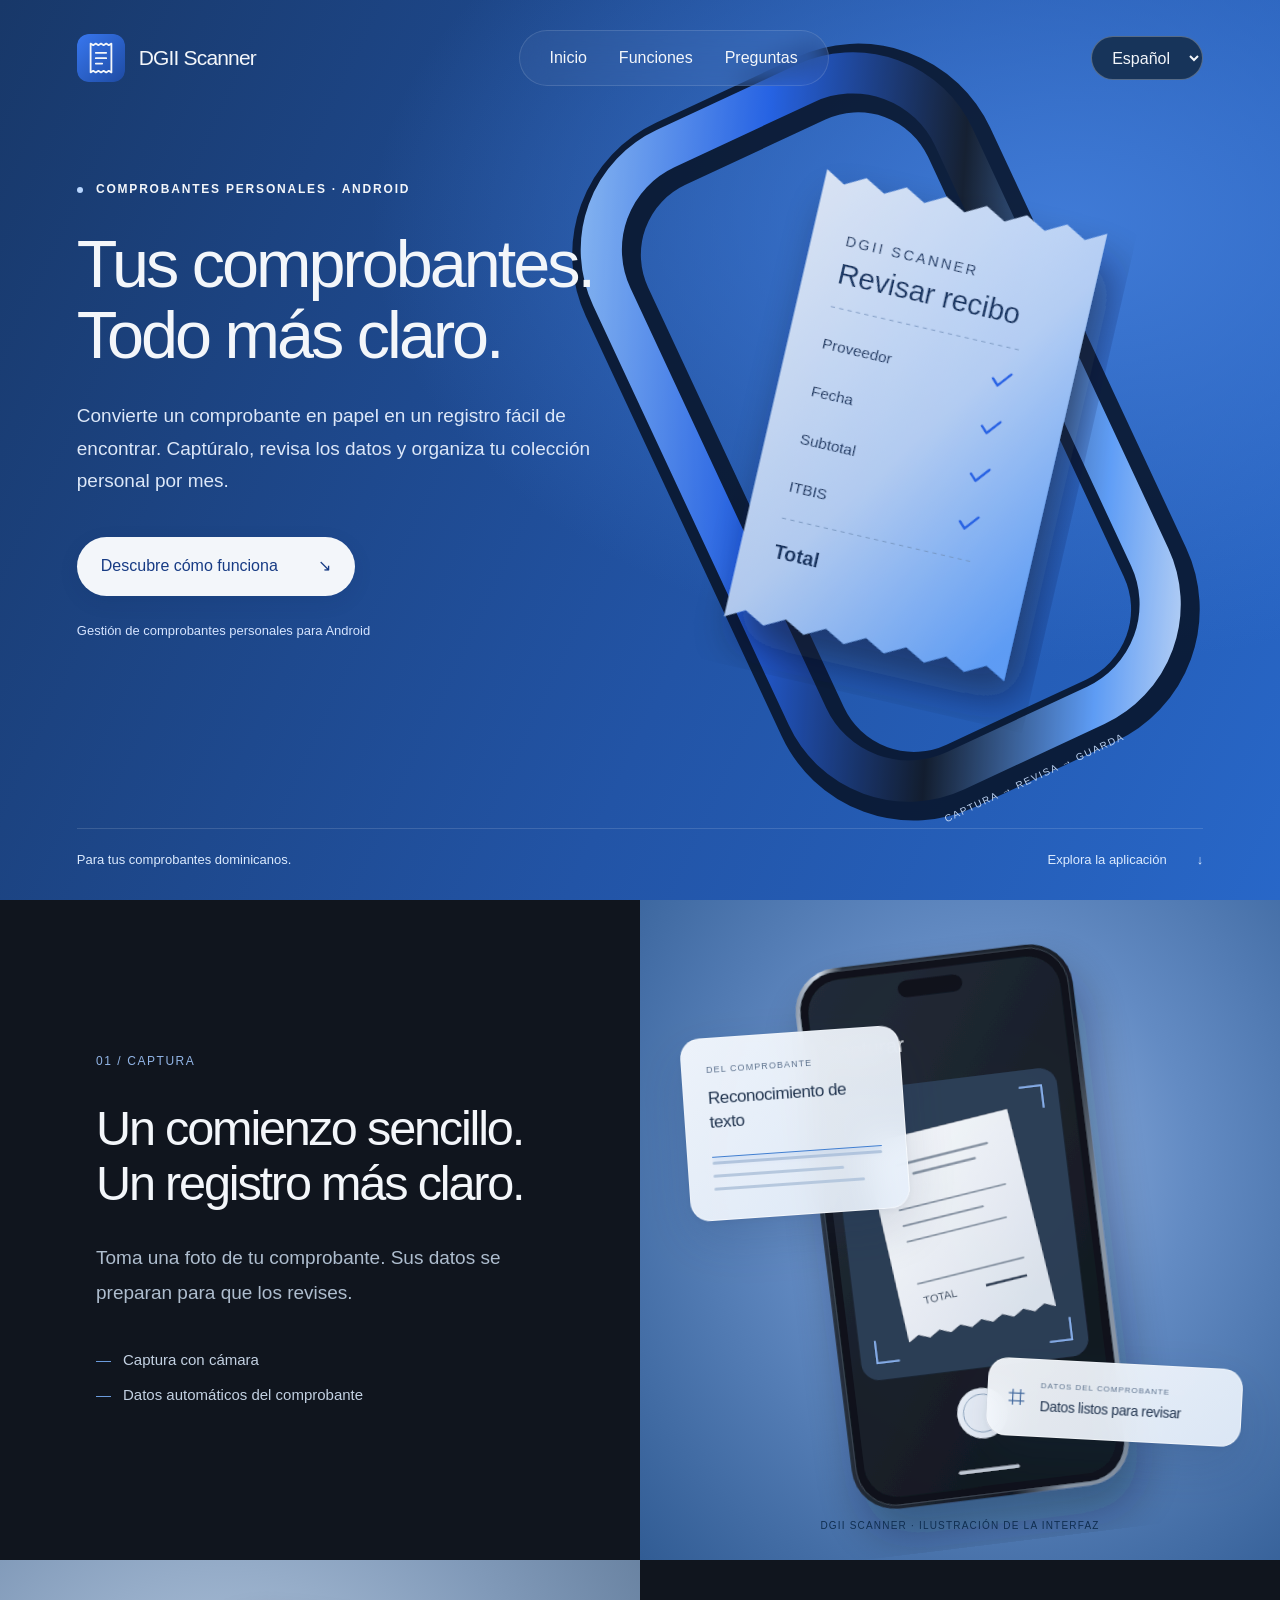
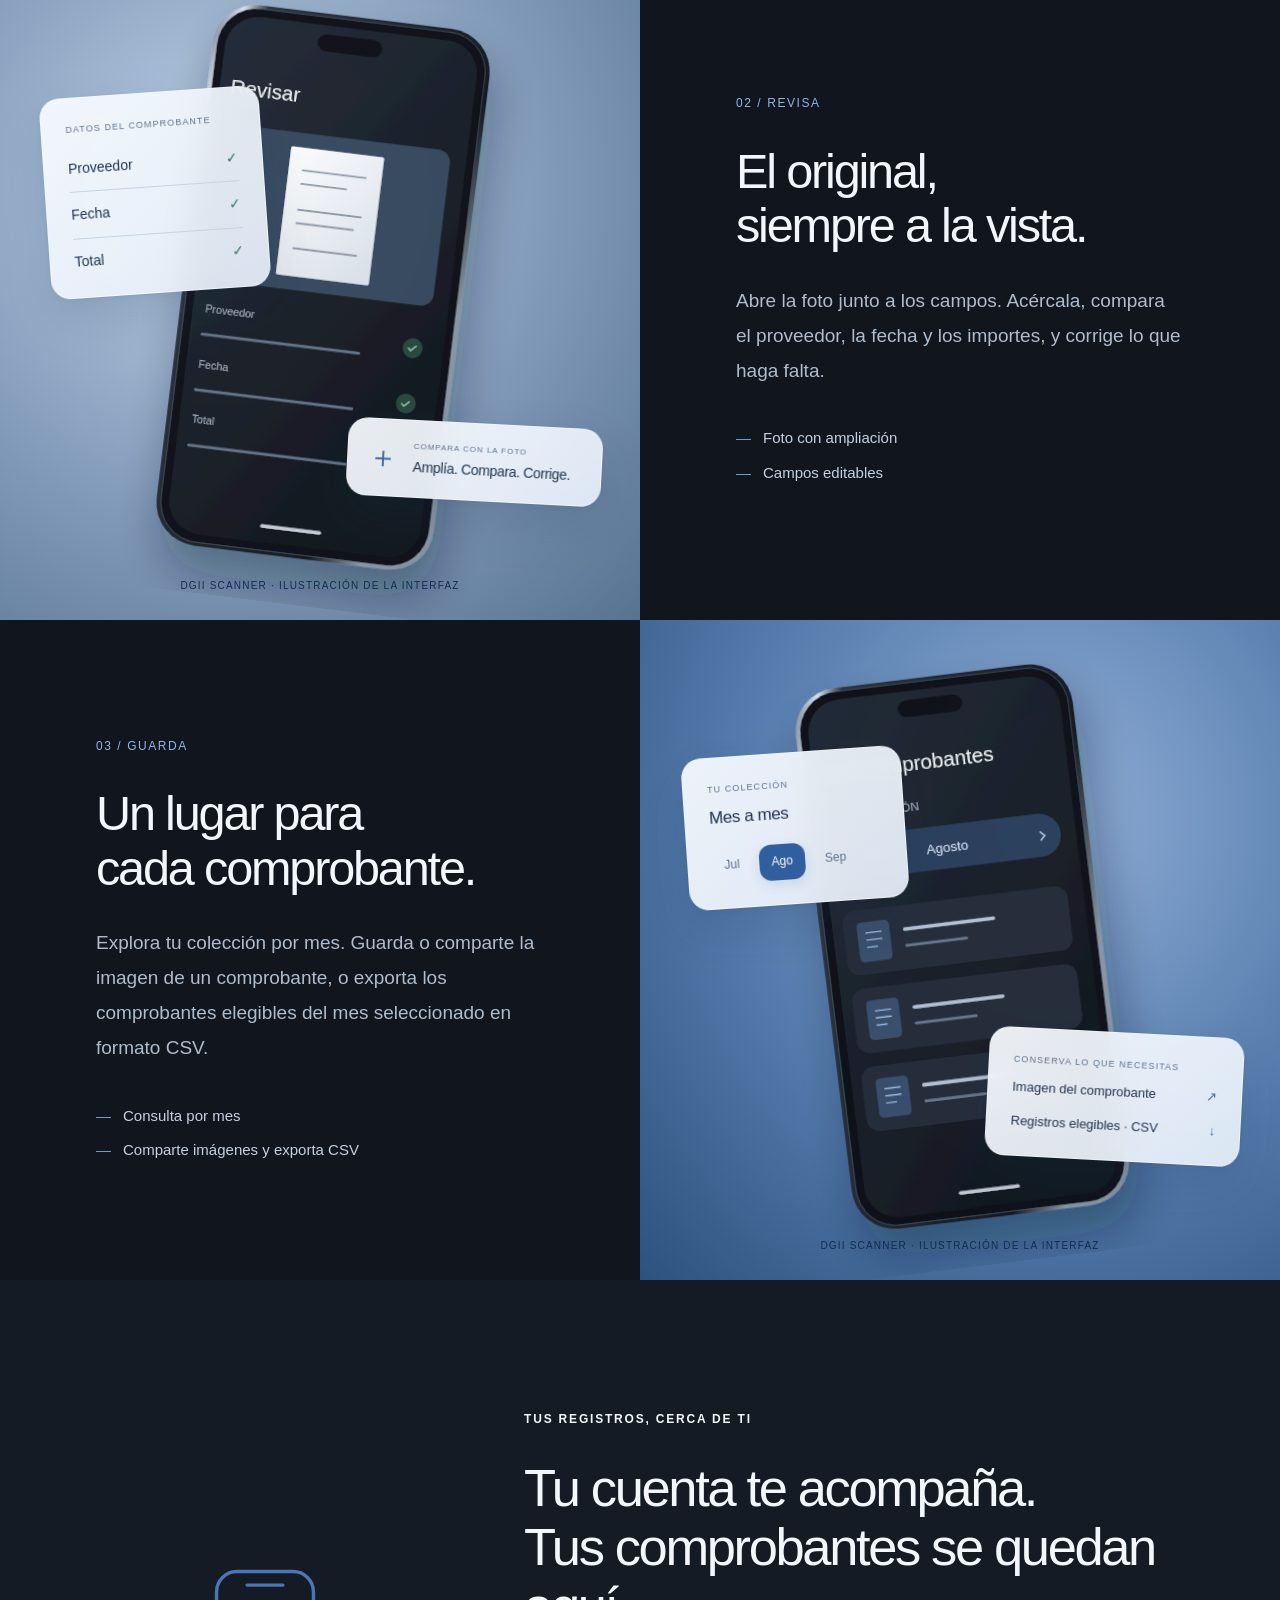
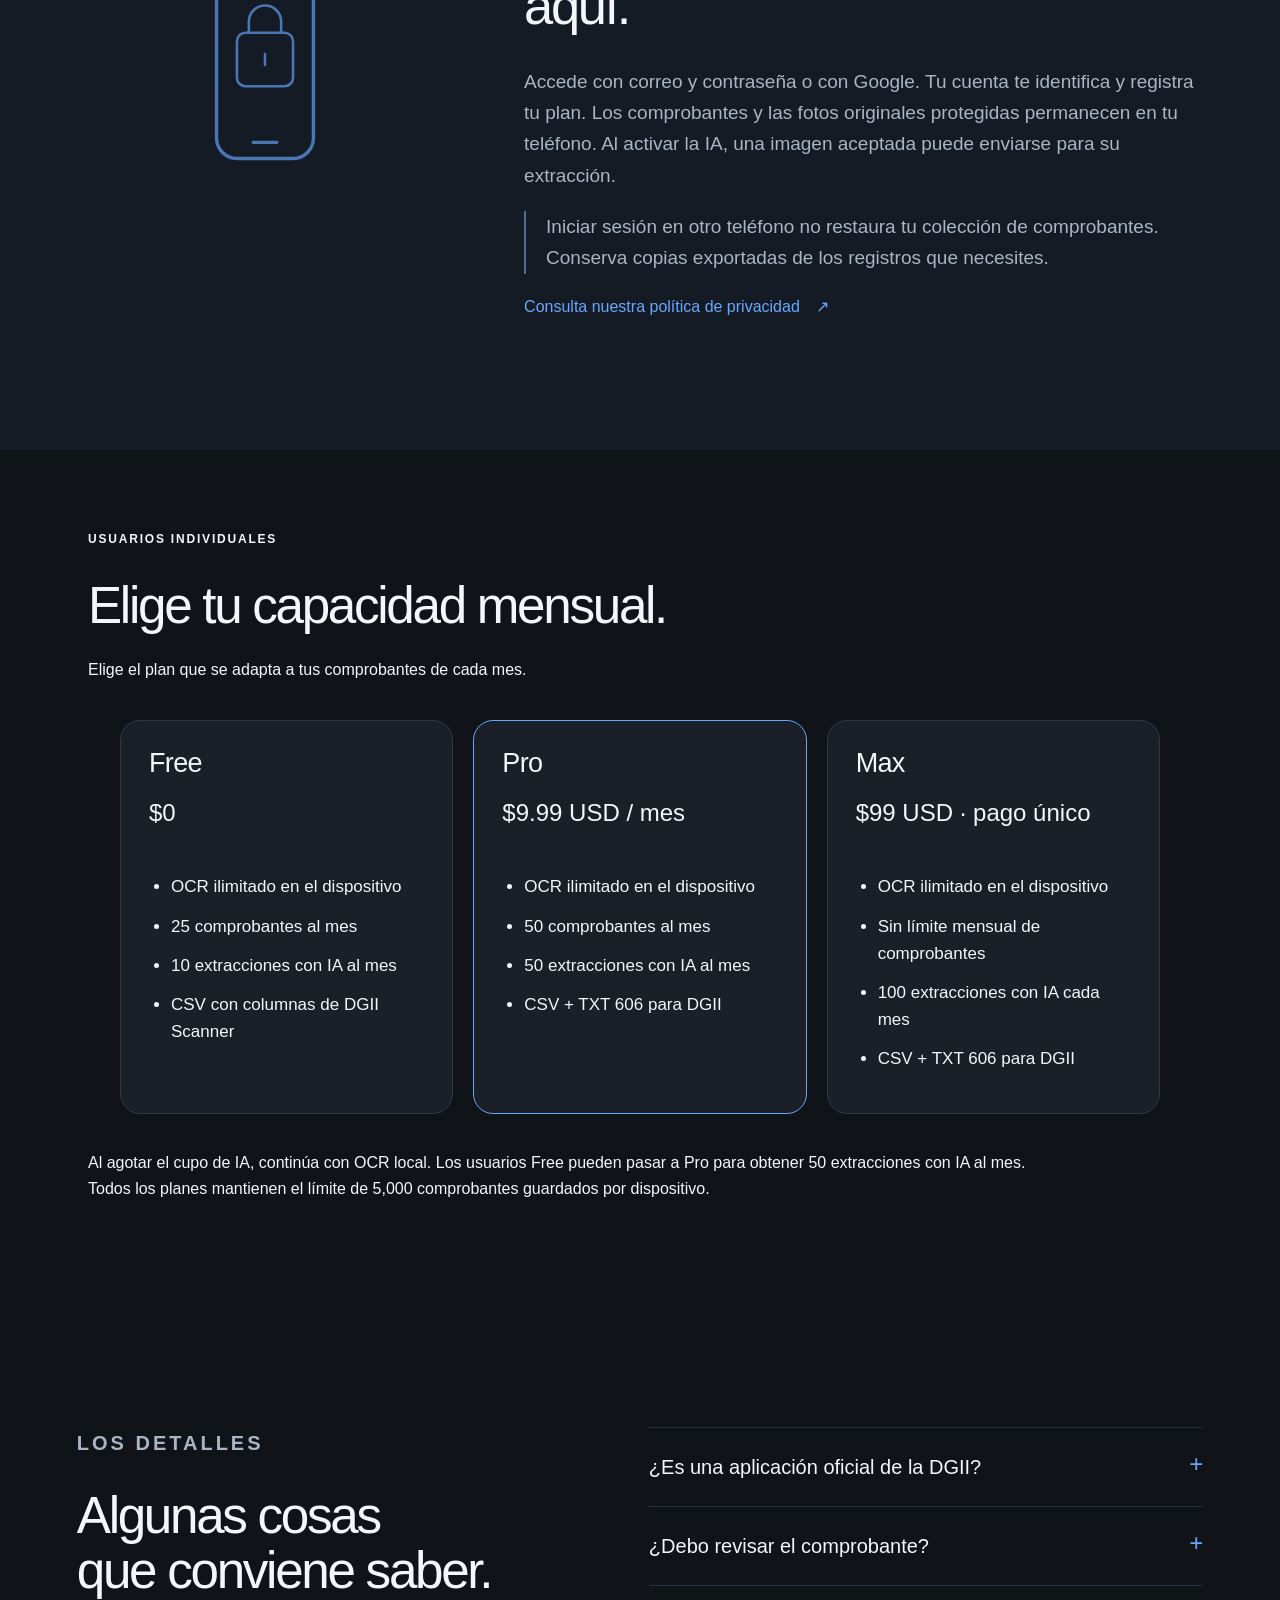
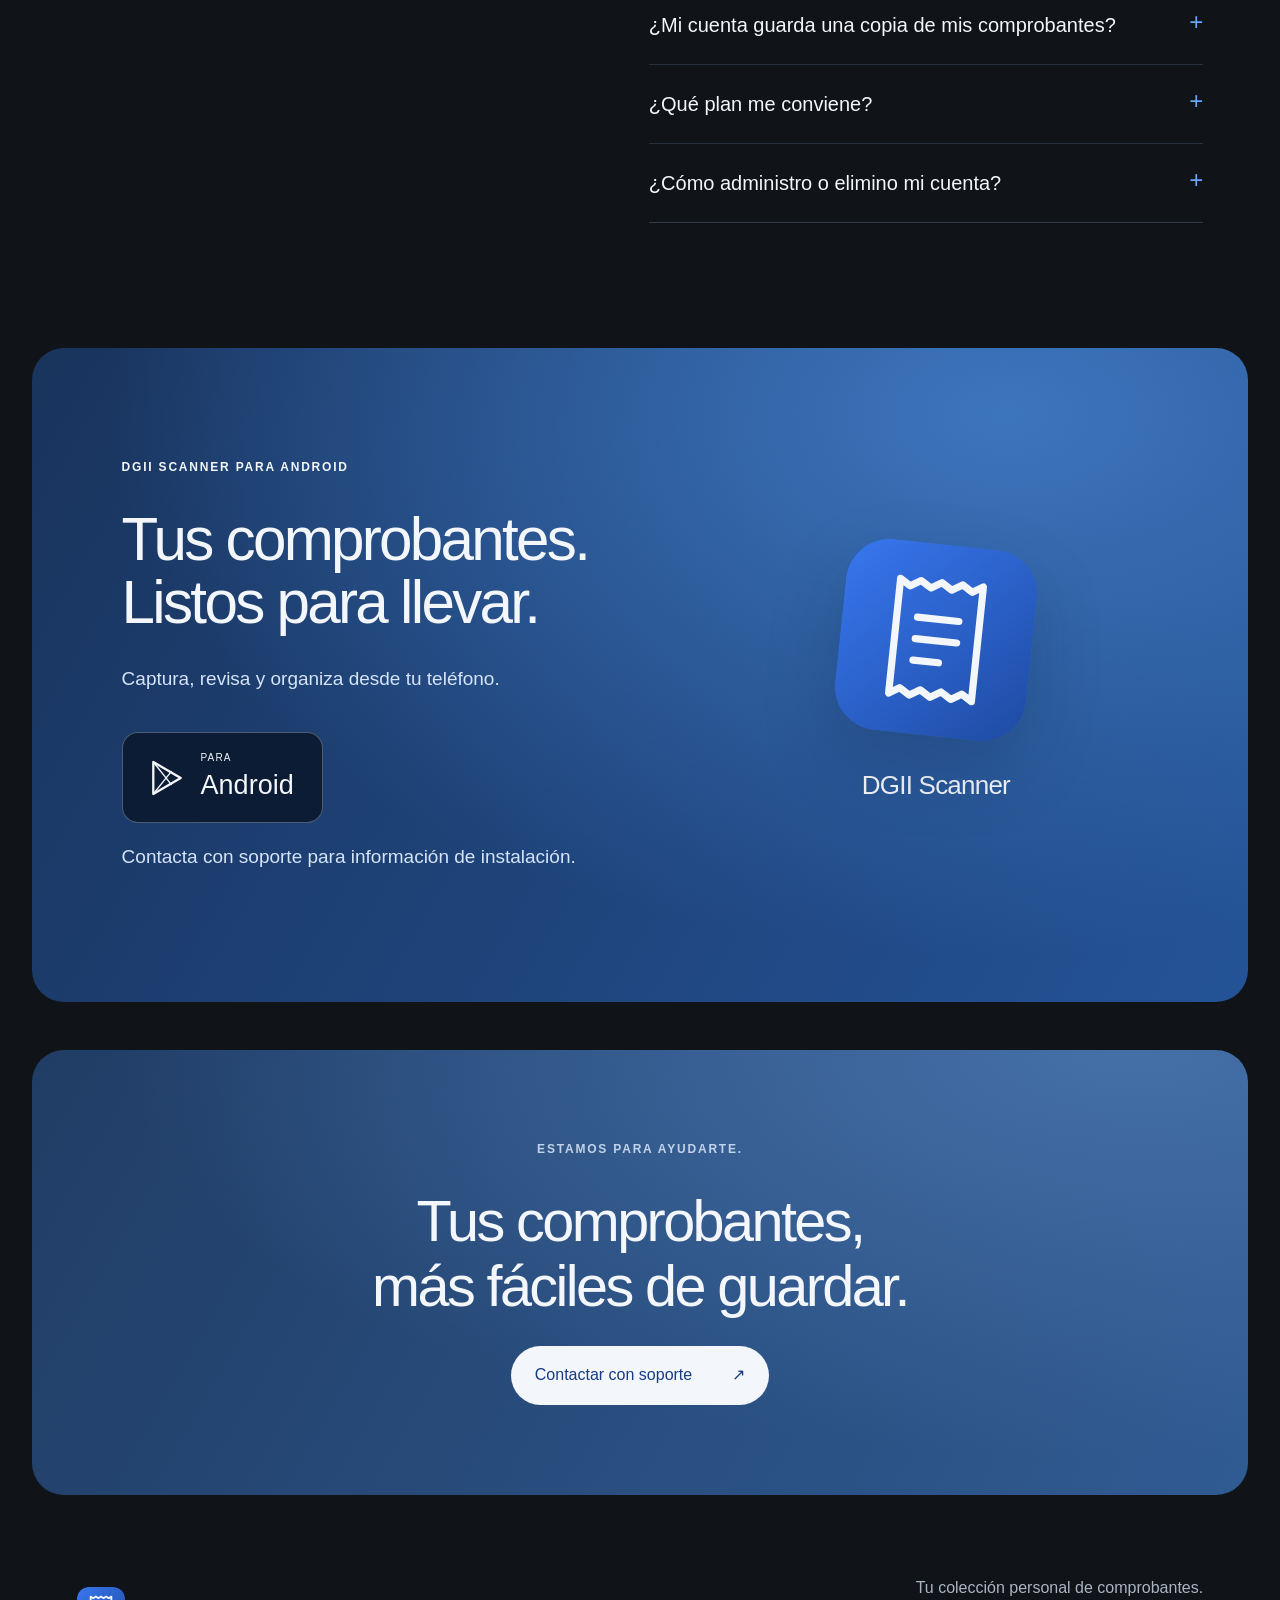
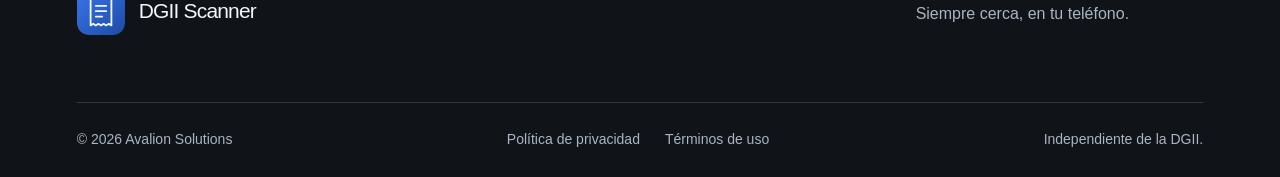
==== index.html @ de3b330a "docs: remove unsupported photo selection claim" ====
<!doctype html>
<html lang="es"><head><meta charset="utf-8"><meta name="viewport" content="width=device-width,initial-scale=1"><meta name="description" content="Captura, revisa y organiza tus comprobantes personales dominicanos con DGII Scanner para Android."><meta name="theme-color" content="#101318"><title data-en>Tus comprobantes, más claros · DGII Scanner</title><link rel="icon" href="assets/favicon.svg" type="image/svg+xml"><link rel="stylesheet" href="styles.css?v=0.1.14"></head><body class=""><a class="skip" href="#main"><span data-en="Skip to content" data-es="Ir al contenido">Ir al contenido</span></a><header class="site-header"><a class="brand" href="index.html"><img class="brand-icon" src="assets/app-logo.svg" width="48" height="48" alt=""><span>DGII Scanner</span></a><nav aria-label="Navegación principal" data-label-es="Navegación principal" data-label-en="Main navigation"><a href="index.html#overview"><span data-en="Overview" data-es="Inicio">Inicio</span></a><a href="index.html#features"><span data-en="Features" data-es="Funciones">Funciones</span></a><a href="index.html#questions"><span data-en="FAQ" data-es="Preguntas">Preguntas</span></a></nav><label class="language-control"><span class="sr-only"><span data-en="Language" data-es="Idioma">Idioma</span></span><select aria-label="Idioma" id="language"><option value="es">Español</option><option value="en">English</option></select></label></header><main id="main"><section class="hero" id="overview"><div class="hero-copy"><p class="eyebrow"><span class="status-dot"></span> <span data-en="Personal receipts · Android" data-es="Comprobantes personales · Android">Comprobantes personales · Android</span></p><h1><span data-en="Your receipts." data-es="Tus comprobantes.">Tus comprobantes.</span><br><span data-en="In clear view." data-es="Todo más claro.">Todo más claro.</span></h1><p class="hero-description"><span data-en="Turn a paper receipt into a record you can find. Capture it, check the details, and keep your personal collection organized by month." data-es="Convierte un comprobante en papel en un registro fácil de encontrar. Captúralo, revisa los datos y organiza tu colección personal por mes.">Convierte un comprobante en papel en un registro fácil de encontrar. Captúralo, revisa los datos y organiza tu colección personal por mes.</span></p><div class="hero-actions"><a class="button button-light" href="#how-it-works"><span data-en="See how it works" data-es="Descubre cómo funciona">Descubre cómo funciona</span> <span aria-hidden="true">↘</span></a></div><p class="release-note"><span data-en="Personal receipt management for Android" data-es="Gestión de comprobantes personales para Android">Gestión de comprobantes personales para Android</span></p></div><div class="hero-art"><img src="assets/receipt-sculpture-es.svg" data-localized-art data-art-es="assets/receipt-sculpture-es.svg" data-art-en="assets/receipt-sculpture.svg" width="1000" height="1000" alt="Ilustración de un comprobante con proveedor, fecha, subtotal, ITBIS y total para revisar." data-alt-en="Illustration of a receipt with supplier, date, subtotal, ITBIS, and total fields for review." data-alt-es="Ilustración de un comprobante con proveedor, fecha, subtotal, ITBIS y total para revisar."><span class="art-caption"><span data-en="Capture → Review → Keep" data-es="Captura → Revisa → Guarda">Captura → Revisa → Guarda</span></span></div><div class="hero-bottom"><span><span data-en="Made for Dominican receipts." data-es="Para tus comprobantes dominicanos.">Para tus comprobantes dominicanos.</span></span><a href="#features"><span data-en="Explore the app" data-es="Explora la aplicación">Explora la aplicación</span> <span aria-hidden="true">↓</span></a></div></section>
<div id="features"><div id="how-it-works"><section class="split-story " id="capture"><div class="story-copy"><p class="eyebrow"><span data-en="01 / Capture" data-es="01 / Captura">01 / Captura</span></p><h2><span data-en="A simpler start." data-es="Un comienzo sencillo.">Un comienzo sencillo.</span><br><span data-en="A clearer record." data-es="Un registro más claro.">Un registro más claro.</span></h2><p><span data-en="Take a photo of your receipt. Its details are prepared for your review." data-es="Toma una foto de tu comprobante. Sus datos se preparan para que los revises.">Toma una foto de tu comprobante. Sus datos se preparan para que los revises.</span></p><div class="story-details"><span><span data-en="Camera capture" data-es="Captura con cámara">Captura con cámara</span></span><span><span data-en="Automatic receipt details" data-es="Datos automáticos del comprobante">Datos automáticos del comprobante</span></span></div></div><div class="story-visual visual-capture"><div class="visual-scene"><img src="assets/capture-phone-es.svg" data-localized-art data-art-es="assets/capture-phone-es.svg" data-art-en="assets/capture-phone.svg" width="540" height="700" alt="Ilustración de la captura de un comprobante en un teléfono." data-alt-en="Illustration of the capture flow in a phone frame." data-alt-es="Ilustración de la captura de un comprobante en un teléfono." loading="lazy"><div class="data-layer layer-one"><span class="layer-label"><span data-en="FROM THE RECEIPT" data-es="DEL COMPROBANTE">DEL COMPROBANTE</span></span><strong><span data-en="Text recognition" data-es="Reconocimiento de texto">Reconocimiento de texto</span></strong><div class="scan-lines" aria-hidden="true"><i></i><i></i><i></i><b></b></div></div><div class="data-layer layer-two compact-layer"><span class="layer-icon" aria-hidden="true">⌗</span><div><span class="layer-label"><span data-en="RECEIPT DETAILS" data-es="DATOS DEL COMPROBANTE">DATOS DEL COMPROBANTE</span></span><strong><span data-en="Details, ready to review" data-es="Datos listos para revisar">Datos listos para revisar</span></strong></div></div></div><span class="visual-caption"><span data-en="DGII Scanner · Interface illustration" data-es="DGII Scanner · Ilustración de la interfaz">DGII Scanner · Ilustración de la interfaz</span></span></div></section><section class="split-story reverse" id="review"><div class="story-copy"><p class="eyebrow"><span data-en="02 / Review" data-es="02 / Revisa">02 / Revisa</span></p><h2><span data-en="The original," data-es="El original,">El original,</span><br><span data-en="always in view." data-es="siempre a la vista.">siempre a la vista.</span></h2><p><span data-en="Open the receipt photo alongside the fields. Zoom in, compare the supplier, date, and amounts, and correct anything that needs attention." data-es="Abre la foto junto a los campos. Acércala, compara el proveedor, la fecha y los importes, y corrige lo que haga falta.">Abre la foto junto a los campos. Acércala, compara el proveedor, la fecha y los importes, y corrige lo que haga falta.</span></p><div class="story-details"><span><span data-en="Zoomable receipt photo" data-es="Foto con ampliación">Foto con ampliación</span></span><span><span data-en="Editable receipt fields" data-es="Campos editables">Campos editables</span></span></div></div><div class="story-visual visual-review"><div class="visual-scene"><img src="assets/review-phone-es.svg" data-localized-art data-art-es="assets/review-phone-es.svg" data-art-en="assets/review-phone.svg" width="540" height="700" alt="Ilustración de la revisión de un comprobante en un teléfono." data-alt-en="Illustration of the review flow in a phone frame." data-alt-es="Ilustración de la revisión de un comprobante en un teléfono." loading="lazy"><div class="data-layer layer-one"><span class="layer-label"><span data-en="RECEIPT FIELDS" data-es="DATOS DEL COMPROBANTE">DATOS DEL COMPROBANTE</span></span><div class="field-row"><span><span data-en="Supplier" data-es="Proveedor">Proveedor</span></span><span class="field-check" aria-hidden="true">✓</span></div><div class="field-row"><span><span data-en="Date" data-es="Fecha">Fecha</span></span><span class="field-check" aria-hidden="true">✓</span></div><div class="field-row"><span>Total</span><span class="field-check" aria-hidden="true">✓</span></div></div><div class="data-layer layer-two compact-layer"><span class="layer-icon" aria-hidden="true">＋</span><div><span class="layer-label"><span data-en="PHOTO COMPARISON" data-es="COMPARA CON LA FOTO">COMPARA CON LA FOTO</span></span><strong><span data-en="Zoom. Compare. Correct." data-es="Amplía. Compara. Corrige.">Amplía. Compara. Corrige.</span></strong></div></div></div><span class="visual-caption"><span data-en="DGII Scanner · Interface illustration" data-es="DGII Scanner · Ilustración de la interfaz">DGII Scanner · Ilustración de la interfaz</span></span></div></section><section class="split-story " id="months"><div class="story-copy"><p class="eyebrow"><span data-en="03 / Keep" data-es="03 / Guarda">03 / Guarda</span></p><h2><span data-en="A place for" data-es="Un lugar para">Un lugar para</span><br><span data-en="every receipt." data-es="cada comprobante.">cada comprobante.</span></h2><p><span data-en="Browse your collection by month. Save or share a receipt image, or export eligible receipts from your selected month as CSV." data-es="Explora tu colección por mes. Guarda o comparte la imagen de un comprobante, o exporta los comprobantes elegibles del mes seleccionado en formato CSV.">Explora tu colección por mes. Guarda o comparte la imagen de un comprobante, o exporta los comprobantes elegibles del mes seleccionado en formato CSV.</span></p><div class="story-details"><span><span data-en="Monthly browsing" data-es="Consulta por mes">Consulta por mes</span></span><span><span data-en="Image sharing and CSV export" data-es="Comparte imágenes y exporta CSV">Comparte imágenes y exporta CSV</span></span></div></div><div class="story-visual visual-months"><div class="visual-scene"><img src="assets/months-phone-es.svg" data-localized-art data-art-es="assets/months-phone-es.svg" data-art-en="assets/months-phone.svg" width="540" height="700" alt="Ilustración de la colección mensual de comprobantes en un teléfono." data-alt-en="Illustration of the monthly collection flow in a phone frame." data-alt-es="Ilustración de la colección mensual de comprobantes en un teléfono." loading="lazy"><div class="data-layer layer-one"><span class="layer-label"><span data-en="YOUR COLLECTION" data-es="TU COLECCIÓN">TU COLECCIÓN</span></span><strong><span data-en="Month by month" data-es="Mes a mes">Mes a mes</span></strong><div class="month-parts" aria-hidden="true"><span>Jul</span><span class="selected-month"><span data-en="Aug" data-es="Ago">Ago</span></span><span>Sep</span></div></div><div class="data-layer layer-two"><span class="layer-label"><span data-en="KEEP WHAT YOU NEED" data-es="CONSERVA LO QUE NECESITAS">CONSERVA LO QUE NECESITAS</span></span><div class="export-parts"><span><span data-en="Receipt image" data-es="Imagen del comprobante">Imagen del comprobante</span> <b aria-hidden="true">↗</b></span><span><span data-en="Eligible records · CSV" data-es="Registros elegibles · CSV">Registros elegibles · CSV</span> <b aria-hidden="true">↓</b></span></div></div></div><span class="visual-caption"><span data-en="DGII Scanner · Interface illustration" data-es="DGII Scanner · Ilustración de la interfaz">DGII Scanner · Ilustración de la interfaz</span></span></div></section></div></div>
<section class="storage section"><div class="storage-symbol" aria-hidden="true"><svg viewbox="0 0 200 240" fill="none"><rect x="43" y="10" width="114" height="220" rx="24" stroke="currentColor" stroke-width="4"></rect><path d="M79 26h42M86 211h28" stroke="currentColor" stroke-width="4" stroke-linecap="round"></path><rect x="67" y="82" width="66" height="63" rx="10" stroke="currentColor" stroke-width="3"></rect><path d="M81 82V69a19 19 0 0 1 38 0v13m-19 25v13" stroke="currentColor" stroke-width="3" stroke-linecap="round"></path></svg></div><div><p class="eyebrow"><span data-en="Your records, close to you" data-es="Tus registros, cerca de ti">Tus registros, cerca de ti</span></p><h2><span data-en="Your account travels." data-es="Tu cuenta te acompaña.">Tu cuenta te acompaña.</span><br><span data-en="Your receipts stay here." data-es="Tus comprobantes se quedan aquí.">Tus comprobantes se quedan aquí.</span></h2><p><span data-en="Sign in with email and password or Google. Your account identifies you and tracks your plan. Receipt records and original protected photos stay on your phone. When AI is enabled, an accepted image may be sent for extraction." data-es="Accede con correo y contraseña o con Google. Tu cuenta te identifica y registra tu plan. Los comprobantes y las fotos originales protegidas permanecen en tu teléfono. Al activar la IA, una imagen aceptada puede enviarse para su extracción.">Accede con correo y contraseña o con Google. Tu cuenta te identifica y registra tu plan. Los comprobantes y las fotos originales protegidas permanecen en tu teléfono. Al activar la IA, una imagen aceptada puede enviarse para su extracción.</span></p><p class="storage-callout"><span data-en="Signing in on another phone does not restore your receipt collection. Keep exports of records you need." data-es="Iniciar sesión en otro teléfono no restaura tu colección de comprobantes. Conserva copias exportadas de los registros que necesites.">Iniciar sesión en otro teléfono no restaura tu colección de comprobantes. Conserva copias exportadas de los registros que necesites.</span></p><a class="text-link" href="privacy.html"><span data-en="Read our privacy policy" data-es="Consulta nuestra política de privacidad">Consulta nuestra política de privacidad</span> <span aria-hidden="true">↗</span></a></div></section>
<section class="plans section" id="plans"><p class="eyebrow"><span data-en="Individual users" data-es="Usuarios individuales">Usuarios individuales</span></p><h2><span data-en="Choose your monthly allowance." data-es="Elige tu capacidad mensual.">Elige tu capacidad mensual.</span></h2><p><span data-en="Choose the plan that fits your monthly receipt collection." data-es="Elige el plan que se adapta a tus comprobantes de cada mes.">Elige el plan que se adapta a tus comprobantes de cada mes.</span></p><div class="plans-grid"><article class="plan"><h3>Free</h3><p class="plan-price">$0</p><ul><li><span data-en="Unlimited on-device OCR" data-es="OCR ilimitado en el dispositivo">OCR ilimitado en el dispositivo</span></li><li><span data-en="25 receipts per month" data-es="25 comprobantes al mes">25 comprobantes al mes</span></li><li><span data-en="10 AI extractions per month" data-es="10 extracciones con IA al mes">10 extracciones con IA al mes</span></li><li><span data-en="Custom-column CSV" data-es="CSV con columnas de DGII Scanner">CSV con columnas de DGII Scanner</span></li></ul></article><article class="plan"><h3>Pro</h3><p class="plan-price">$9.99 USD / <span data-en="month" data-es="mes">mes</span></p><ul><li><span data-en="Unlimited on-device OCR" data-es="OCR ilimitado en el dispositivo">OCR ilimitado en el dispositivo</span></li><li><span data-en="50 receipts per month" data-es="50 comprobantes al mes">50 comprobantes al mes</span></li><li><span data-en="50 AI extractions per month" data-es="50 extracciones con IA al mes">50 extracciones con IA al mes</span></li><li><span data-en="CSV + DGII 606 TXT" data-es="CSV + TXT 606 para DGII">CSV + TXT 606 para DGII</span></li></ul></article><article class="plan"><h3>Max</h3><p class="plan-price">$99 USD · <span data-en="one time" data-es="pago único">pago único</span></p><ul><li><span data-en="Unlimited on-device OCR" data-es="OCR ilimitado en el dispositivo">OCR ilimitado en el dispositivo</span></li><li><span data-en="No monthly receipt quota" data-es="Sin límite mensual de comprobantes">Sin límite mensual de comprobantes</span></li><li><span data-en="100 AI extractions every month" data-es="100 extracciones con IA cada mes">100 extracciones con IA cada mes</span></li><li><span data-en="CSV + DGII 606 TXT" data-es="CSV + TXT 606 para DGII">CSV + TXT 606 para DGII</span></li></ul></article></div><p><span data-en="At the AI limit, continue with local OCR. Free users can upgrade to Pro for 50 AI extractions per month. All tiers retain a 5,000-receipt device storage cap." data-es="Al agotar el cupo de IA, continúa con OCR local. Los usuarios Free pueden pasar a Pro para obtener 50 extracciones con IA al mes. Todos los planes mantienen el límite de 5,000 comprobantes guardados por dispositivo.">Al agotar el cupo de IA, continúa con OCR local. Los usuarios Free pueden pasar a Pro para obtener 50 extracciones con IA al mes. Todos los planes mantienen el límite de 5,000 comprobantes guardados por dispositivo.</span></p></section>
<section class="faq section" id="questions"><div class="section-heading"><p class="eyebrow"><span data-en="The details" data-es="Los detalles">Los detalles</span></p><h2><span data-en="A few things" data-es="Algunas cosas">Algunas cosas</span><br><span data-en="worth knowing." data-es="que conviene saber.">que conviene saber.</span></h2></div><div class="questions"><details><summary><span data-en="Is this an official DGII app?" data-es="¿Es una aplicación oficial de la DGII?">¿Es una aplicación oficial de la DGII?</span></summary><p><span data-en="No. DGII Scanner is an independent personal app by Avalion Solutions. It is not affiliated with or endorsed by DGII and does not file taxes or provide tax advice." data-es="No. DGII Scanner es una aplicación personal e independiente de Avalion Solutions. No está afiliada ni cuenta con el respaldo de la DGII; no presenta declaraciones ni ofrece asesoría fiscal.">No. DGII Scanner es una aplicación personal e independiente de Avalion Solutions. No está afiliada ni cuenta con el respaldo de la DGII; no presenta declaraciones ni ofrece asesoría fiscal.</span></p></details><details><summary><span data-en="Do I still need to check the receipt?" data-es="¿Debo revisar el comprobante?">¿Debo revisar el comprobante?</span></summary><p><span data-en="Yes. Automatic receipt extraction can be incomplete or incorrect. Review dates, amounts, and other details against the original before saving. Keep your original documents." data-es="Sí. La extracción automática puede contener errores u omisiones. Compara fechas, importes y demás datos con el original antes de guardar. Conserva los documentos originales.">Sí. La extracción automática puede contener errores u omisiones. Compara fechas, importes y demás datos con el original antes de guardar. Conserva los documentos originales.</span></p></details><details><summary><span data-en="Are my receipts backed up to my account?" data-es="¿Mi cuenta guarda una copia de mis comprobantes?">¿Mi cuenta guarda una copia de mis comprobantes?</span></summary><p><span data-en="No. Your account works across devices, but receipt photos and records remain on the phone. Clearing app data, uninstalling, device loss, or account deletion can make local records unavailable." data-es="No. Tu cuenta funciona en distintos dispositivos, pero las fotos y los registros permanecen en el teléfono. Borrar los datos, desinstalar, perder el dispositivo o eliminar la cuenta puede dejar los registros locales inaccesibles.">No. Tu cuenta funciona en distintos dispositivos, pero las fotos y los registros permanecen en el teléfono. Borrar los datos, desinstalar, perder el dispositivo o eliminar la cuenta puede dejar los registros locales inaccesibles.</span></p></details><details><summary><span data-en="Which plan is right for me?" data-es="¿Qué plan me conviene?">¿Qué plan me conviene?</span></summary><p><span data-en="Free covers up to 25 receipts each month. Pro adds a larger allowance for USD 9.99 per month. Max offers no monthly receipt quota for a single USD 99 payment. Compare AI allowances above and contact support if you need help choosing." data-es="Free cubre hasta 25 comprobantes al mes. Pro amplía tu capacidad por USD 9.99 al mes. Max ofrece comprobantes sin cupo mensual por un pago único de USD 99. Compara los cupos de IA y contacta con soporte si necesitas ayuda para elegir.">Free cubre hasta 25 comprobantes al mes. Pro amplía tu capacidad por USD 9.99 al mes. Max ofrece comprobantes sin cupo mensual por un pago único de USD 99. Compara los cupos de IA y contacta con soporte si necesitas ayuda para elegir.</span></p></details><details><summary><span data-en="How do I manage or delete my account?" data-es="¿Cómo administro o elimino mi cuenta?">¿Cómo administro o elimino mi cuenta?</span></summary><p><span data-en="Use Account management in the app for supported security settings, sign-out, and account deletion. You can also contact support from your account email to request deletion. See the" data-es="Usa la administración de cuenta de la aplicación para ajustar la seguridad, cerrar sesión o eliminar tu cuenta. También puedes solicitar la eliminación a soporte desde el correo de tu cuenta. Consulta la">Usa la administración de cuenta de la aplicación para ajustar la seguridad, cerrar sesión o eliminar tu cuenta. También puedes solicitar la eliminación a soporte desde el correo de tu cuenta. Consulta la</span> <a href="privacy.html#retention-and-deletion"><span data-en="privacy policy" data-es="política de privacidad">política de privacidad</span></a> <span data-en="for local records and retention details." data-es="para conocer los detalles sobre registros locales y conservación.">para conocer los detalles sobre registros locales y conservación.</span></p></details></div></section>
<section class="download-section" id="download"><div class="download-copy"><p class="eyebrow"><span data-en="DGII Scanner for Android" data-es="DGII Scanner para Android">DGII Scanner para Android</span></p><h2><span data-en="Your receipts." data-es="Tus comprobantes.">Tus comprobantes.</span><br><span data-en="Ready to go." data-es="Listos para llevar.">Listos para llevar.</span></h2><p><span data-en="Capture, review, and organize from your phone." data-es="Captura, revisa y organiza desde tu teléfono.">Captura, revisa y organiza desde tu teléfono.</span></p><div class="play-badge" aria-disabled="true"><svg viewbox="0 0 28 32" aria-hidden="true"><path d="M2 2v28l24-14Z" fill="none" stroke="currentColor" stroke-width="2" stroke-linejoin="round"></path><path d="m2 2 16 20m-16 8L18 10" fill="none" stroke="currentColor" stroke-width="1.2"></path></svg><span><small><span data-en="FOR" data-es="PARA">PARA</span></small><strong>Android</strong></span></div><p class="download-note"><span data-en="Contact support for installation information." data-es="Contacta con soporte para información de instalación.">Contacta con soporte para información de instalación.</span></p></div><div class="download-art"><img src="assets/app-logo.svg" width="240" height="240" alt="Logotipo de DGII Scanner" data-alt-en="DGII Scanner app logo" data-alt-es="Logotipo de DGII Scanner"><span>DGII Scanner</span></div></section><section class="contact section" id="support"><p class="eyebrow"><span data-en="Here to help." data-es="Estamos para ayudarte.">Estamos para ayudarte.</span></p><h2><span data-en="Let’s make receipts" data-es="Tus comprobantes,">Tus comprobantes,</span><br><span data-en="easier to keep." data-es="más fáciles de guardar.">más fáciles de guardar.</span></h2><a class="button button-light" href="mailto:graptorx@gmail.com"><span data-en="Contact support" data-es="Contactar con soporte">Contactar con soporte</span> <span aria-hidden="true">↗</span></a></section></main><footer class="site-footer"><div class="footer-top"><a class="brand" href="index.html"><img class="brand-icon" src="assets/app-logo.svg" width="48" height="48" alt="">DGII Scanner</a><p><span data-en="Your personal receipt collection." data-es="Tu colección personal de comprobantes.">Tu colección personal de comprobantes.</span><br><span data-en="Kept close, on your phone." data-es="Siempre cerca, en tu teléfono.">Siempre cerca, en tu teléfono.</span></p></div><div class="footer-bottom"><span>© 2026 Avalion Solutions</span><nav aria-label="Información legal" data-label-es="Información legal" data-label-en="Legal"><a href="privacy.html"><span data-en="Privacy policy" data-es="Política de privacidad">Política de privacidad</span></a><a href="terms.html"><span data-en="Terms of use" data-es="Términos de uso">Términos de uso</span></a></nav><span><span data-en="Independent of DGII." data-es="Independiente de la DGII.">Independiente de la DGII.</span></span></div></footer><script src="language.js?v=0.1.14" defer></script><script src="motion.js?v=0.1.14" defer></script></body></html>
---- styles.css ----
/* DGII Scanner 0.1.5 — original implementation; Finpage visual reference. */
:root{--ink:#101318;--panel:#1b2028;--line:#313946;--muted:#aab5c3;--white:#f3f6fa;--blue:#2563eb;--light-blue:#68a7ff;--paper:#f6f8fc;--body:#334155;--space:clamp(24px,6vw,100px)}
*{box-sizing:border-box}html{scroll-behavior:smooth;scroll-padding-top:35px}body{margin:0;background:var(--ink);color:var(--white);font:16px/1.65 Arial,Helvetica,sans-serif;-webkit-font-smoothing:antialiased}a{color:inherit;text-decoration:none}a:hover{text-decoration:underline;text-underline-offset:5px}a:focus-visible,summary:focus-visible{outline:3px solid var(--light-blue);outline-offset:7px}img{display:block;max-width:100%;height:auto}p{margin:0 0 20px}h1,h2,h3{font-weight:400;line-height:1.06;letter-spacing:-.045em;margin:0}h1{font-size:clamp(52px,6.8vw,104px)}h2{font-size:clamp(38px,4.7vw,70px)}h3{font-size:27px;letter-spacing:-.025em}a,summary{touch-action:manipulation}.skip{position:fixed;top:10px;left:20px;background:white;color:var(--ink);padding:12px;z-index:10;transform:translateY(-160%)}.skip:focus{transform:none}.site-header{position:absolute;z-index:3;top:0;left:0;width:100%;display:flex;align-items:center;justify-content:space-between;gap:24px;padding:30px var(--space)}.brand{display:flex;align-items:center;gap:10px;font-size:23px;font-weight:700;letter-spacing:-.04em;white-space:nowrap}.brand-icon{width:30px;height:34px;flex-shrink:0}.site-header nav{display:flex;gap:32px;padding:14px 30px;border:1px solid #ffffff30;border-radius:100px;background:#ffffff12;backdrop-filter:blur(14px);font-size:14px}.header-contact{font-size:14px;display:flex;gap:16px;align-items:center}.hero{position:relative;min-height:820px;height:min(960px,100svh);padding:180px var(--space) 100px;background:linear-gradient(120deg,#173b84 0%,#194cad 30%,#2563eb 63%,#1c4caf 100%);overflow:hidden;isolation:isolate}.hero-copy{position:relative;z-index:1;max-width:650px}.eyebrow{font-size:11px;letter-spacing:.15em;text-transform:uppercase;font-weight:600;margin-bottom:30px;line-height:1.6}.status-dot{display:inline-block;height:6px;width:6px;background:#b8d6ff;border-radius:50%;margin-right:8px;vertical-align:middle}.hero h1{margin-bottom:30px}.hero-description{font-size:17px;line-height:1.7;max-width:430px;color:#e4edff}.hero-actions{display:flex;gap:28px;align-items:center;flex-wrap:wrap;margin:40px 0 24px}.button{display:inline-flex;justify-content:space-between;align-items:center;gap:40px;padding:16px 24px;border-radius:100px;font-size:14px;min-height:52px}.button-light{background:var(--white);color:#173b84}.button:hover{background:#dbeafe;text-decoration:none}.text-link{display:inline-flex;align-items:center;gap:16px;font-size:14px}.release-note{font-size:11px;color:#d5e4ff}.hero-art{position:absolute;right:-50px;top:15px;width:min(67vw,1000px);z-index:0;pointer-events:none}.hero-art img{width:100%}.art-caption{position:absolute;bottom:10%;right:23%;font-size:10px;letter-spacing:.16em;text-transform:uppercase;transform:rotate(-25deg);color:#dbeafe}.hero-bottom{position:absolute;bottom:30px;left:var(--space);right:var(--space);display:flex;justify-content:space-between;border-top:1px solid #ffffff35;padding-top:20px;font-size:12px;color:#dbeafe}.hero-bottom a{display:flex;gap:30px}.section{padding:110px var(--space);max-width:1600px;margin:0 auto}.intro{display:grid;grid-template-columns:1fr 1fr;gap:100px;background:var(--paper);color:var(--ink);max-width:none}.section-heading .eyebrow{color:var(--muted)}.intro .eyebrow{color:#475569}.intro-copy{max-width:530px;padding-top:45px;color:var(--body)}.large-copy{font-size:26px;line-height:1.4;letter-spacing:-.025em;color:var(--ink)}.feature-links{display:grid;grid-template-columns:1fr 1fr;margin-top:30px;gap:0 30px}.feature-links span{font-size:13px;padding:16px 0;border-top:1px solid #cbd5e1}.workflow{display:grid;grid-template-columns:1fr 1.15fr;gap:90px}.section-heading>p:last-child{color:var(--muted);margin-top:28px}.steps{margin:0;padding:0;list-style:none}.steps li{display:flex;gap:25px;padding:30px 0;border-top:1px solid var(--line)}.steps li:first-child{padding-top:0;border:0}.step-number{font-size:12px;color:var(--light-blue);margin-top:6px;font-family:monospace}.steps h3{margin-bottom:15px}.steps p{color:var(--muted);max-width:460px;font-size:15px}.step-label{font-size:10px;color:var(--light-blue);letter-spacing:.08em;text-transform:uppercase}.storage{background:#1b2028;display:grid;grid-template-columns:1fr 1.7fr;gap:90px;border-block:1px solid var(--line);max-width:none}.storage>div:last-child{max-width:700px}.storage h2{margin-bottom:30px}.storage p:not(.eyebrow){color:var(--muted);max-width:590px}.storage-symbol{display:grid;place-items:center;color:var(--light-blue)}.storage-symbol svg{width:230px;max-width:80%}.storage-callout{border-left:2px solid var(--light-blue);padding-left:20px;font-size:14px}.storage .text-link{color:var(--light-blue)}.faq{display:grid;grid-template-columns:1fr 1.15fr;gap:90px}.faq .section-heading a{color:var(--light-blue);font-size:14px}.questions details{border-top:1px solid var(--line);padding:24px 0}.questions details:last-child{border-bottom:1px solid var(--line)}summary{cursor:pointer;position:relative;list-style:none;padding-right:35px;font-size:17px;line-height:1.5}summary::-webkit-details-marker{display:none}summary::after{content:'+';position:absolute;right:0;top:0;font-size:24px;color:var(--light-blue);line-height:1}details[open] summary::after{content:'−'}.questions details p{color:var(--muted);font-size:14px;padding-top:20px;max-width:520px;margin-bottom:0}.questions details a{text-decoration:underline;color:var(--light-blue)}.contact{background:#2563eb;max-width:none;text-align:center;padding-block:90px}.contact h2{margin-bottom:32px}.contact>p:last-child{font-size:12px;color:#dbeafe;margin:20px 0 0}.site-footer{padding:65px var(--space) 25px}.footer-top{display:flex;align-items:flex-start;justify-content:space-between;gap:30px;padding-bottom:55px}.footer-top p{font-size:14px;color:var(--muted)}.footer-top>a:last-child{font-size:14px}.footer-bottom{display:flex;align-items:center;justify-content:space-between;gap:25px;flex-wrap:wrap;border-top:1px solid var(--line);padding-top:25px;font-size:11px;color:var(--muted)}.footer-bottom nav{display:flex;gap:25px}.policy-page{background:var(--paper);color:var(--ink)}.policy-page .site-header{position:relative;background:var(--ink);color:var(--white)}.policy-page .site-footer{background:var(--ink);color:var(--white)}.policy{padding:75px var(--space) 100px;max-width:1400px;margin:auto}.policy-heading{padding-bottom:50px;border-bottom:1px solid #cbd5e1}.policy-heading h1{font-size:clamp(48px,6vw,80px);margin-bottom:25px}.policy-heading .eyebrow{color:#475569}.policy-heading .large-copy{max-width:650px}.policy-date{font-size:12px;color:#475569}.policy-layout{display:grid;grid-template-columns:240px 1fr;gap:70px;padding-top:55px}.policy-layout aside nav{position:sticky;top:30px;display:flex;flex-direction:column;gap:14px;font-size:13px}.policy-layout aside .eyebrow{color:#475569;margin-bottom:10px}.policy-layout article{color:var(--body);max-width:750px}.policy-layout article h2{color:var(--ink);font-size:28px;margin:44px 0 20px;letter-spacing:-.025em;scroll-margin-top:35px}.policy-layout article h2:first-child{margin-top:0}.policy-layout article a{color:#1d4ed8;text-decoration:underline;text-underline-offset:3px}.policy-layout article li{margin-bottom:18px}.policy-layout article ul{padding-left:22px}
@media(min-width:1600px){.hero{padding-top:220px}.hero-art{top:-40px;right:0}.hero-copy{max-width:720px}.hero-description{max-width:460px}}
@media(max-width:1100px){.site-header nav{gap:20px;padding:12px 22px}.hero{min-height:740px;padding-top:165px}.hero-art{right:-120px;top:100px;width:69vw;opacity:.8}.hero-copy{max-width:530px}.hero-description{max-width:350px}.hero h1{font-size:72px}.hero-actions{gap:20px}.section{padding-block:80px}.intro,.workflow,.faq,.storage{gap:45px}.policy-layout{gap:40px;grid-template-columns:190px 1fr}.footer-top{flex-wrap:wrap}}
@media(max-width:760px){.site-header{padding:22px 24px;flex-wrap:wrap;gap:16px}.brand{font-size:20px}.brand-icon{width:25px;height:30px}.site-header nav{order:3;justify-content:center;width:100%;padding:10px 16px;font-size:12px;gap:32px}.header-contact{font-size:12px}.hero{height:auto;min-height:0;padding:170px 24px 80px}.hero h1{font-size:60px;max-width:100%;margin-bottom:24px}.hero .eyebrow{margin-bottom:20px}.hero-description{max-width:440px;font-size:16px}.hero-copy{max-width:none}.hero-actions{margin-top:28px;gap:20px}.release-note{font-size:10px}.hero-art{position:relative;right:auto;top:auto;width:100%;max-width:500px;margin:-10px auto -35px;opacity:1}.art-caption{display:none}.hero-bottom{position:relative;left:auto;right:auto;bottom:auto;font-size:10px;gap:20px}.hero-bottom a{gap:12px}.section{padding:60px 24px}.intro,.workflow,.faq,.storage{grid-template-columns:1fr;gap:35px}.intro-copy{padding-top:0}.large-copy{font-size:24px}.eyebrow{font-size:10px;margin-bottom:20px}.feature-links{gap:0 20px}.feature-links span{font-size:12px}.steps li{gap:20px;padding:25px 0}.steps li:first-child{padding-top:25px;border-top:1px solid var(--line)}.storage-symbol{display:none}.storage h2{font-size:39px}.questions details{padding:22px 0}summary{font-size:16px}.contact h2{font-size:42px}.footer-top{display:grid;gap:20px;padding-bottom:35px}.footer-top p{margin:0}.site-footer{padding:45px 24px 25px}.footer-bottom{gap:18px}.footer-bottom>span:last-child{width:100%}.policy{padding:50px 24px 65px}.policy-page .site-header{padding-bottom:20px}.policy-heading{padding-bottom:30px}.policy-layout{grid-template-columns:1fr;padding-top:30px;gap:35px}.policy-layout aside nav{position:static;display:flex;flex-direction:row;flex-wrap:wrap;gap:10px 20px;border-bottom:1px solid #cbd5e1;padding-bottom:25px}.policy-layout aside .eyebrow{width:100%;margin:0}.policy-layout article h2{font-size:26px}.policy-layout article{font-size:16px}}
@media(max-width:360px){.hero h1{font-size:52px}.hero-actions{align-items:flex-start;flex-direction:column}.site-header nav{gap:25px}.hero-bottom{align-items:flex-start}.hero-bottom span{max-width:140px}}
@media(prefers-reduced-motion:reduce){html{scroll-behavior:auto}}

/* Validated review repairs: dark image-led feature flow and surface-specific focus. */
.intro{background:var(--ink);color:var(--white);align-items:center;gap:90px;border-bottom:1px solid var(--line)}
.overview-art{border-radius:28px;background:radial-gradient(ellipse at center,#1d3557 0%,#151c26 60%,#101318 100%);border:1px solid var(--line);padding:36px 10px;overflow:hidden}
.overview-art img{width:100%}.intro-copy{padding-top:0;color:var(--muted)}.intro-copy .eyebrow{color:var(--light-blue)}.intro-copy h2{margin-bottom:30px}.intro-copy .text-link{color:var(--light-blue);margin-top:8px}
.workflow{display:block}.workflow .section-heading{text-align:center;max-width:740px;margin:0 auto 65px}.workflow .section-heading h2 span{color:var(--light-blue)}.workflow .section-heading>p:last-child{max-width:470px;margin:26px auto 0}.feature-grid{display:grid;grid-template-columns:repeat(3,minmax(0,1fr));gap:24px}.feature-card{display:flex;flex-direction:column;background:#161a21;border:1px solid var(--line);border-radius:22px;overflow:hidden;min-width:0}.feature-card-copy{padding:32px 30px 0}.feature-card .step-number{display:block;margin-bottom:20px;text-transform:uppercase;letter-spacing:.08em;font-size:10px}.feature-card h3{font-size:27px;margin-bottom:18px}.feature-card p{color:var(--muted);font-size:14px;line-height:1.7;margin:0}.feature-card img{width:100%;margin-top:auto;padding-top:12px}.card-footnote{display:block;font-size:9px;text-transform:uppercase;letter-spacing:.09em;color:var(--muted);padding:0 30px 28px}.policy a:focus-visible{outline-color:#1d4ed8}.contact a:focus-visible{outline-color:#ffffff}
@media(max-width:1100px){.intro{gap:45px}.feature-grid{gap:18px}.feature-card-copy{padding:26px 22px 0}.feature-card h3{font-size:24px}.card-footnote{padding-inline:22px}}
@media(max-width:850px){.feature-grid{grid-template-columns:1fr;max-width:550px;margin:auto;gap:24px}.feature-card-copy{padding:30px 30px 0}.feature-card h3{font-size:28px}.feature-card p{font-size:15px}.feature-card img{max-width:440px;margin:10px auto 0}.card-footnote{padding-inline:30px}.workflow .section-heading{margin-bottom:40px}}
@media(max-width:760px){.intro{display:flex;flex-direction:column-reverse;gap:35px}.intro-copy{max-width:none}.overview-art{width:100%;padding:15px 0}.intro-copy h2{font-size:43px}.intro .eyebrow{color:var(--light-blue)}}

/* Spacious alternating editorial panels, with quieter surfaces and no feature cards. */
body{font-family:"Helvetica Neue",Arial,Helvetica,sans-serif}h1,h2{font-weight:300;letter-spacing:-.045em}.hero{background:radial-gradient(ellipse at 83% 25%,#407bd7 0%,transparent 46%),linear-gradient(115deg,#183869,#2254a6 58%,#2867c8);min-height:780px}.hero-description{font-weight:400;color:#dce7f8}.hero-art{opacity:.85}.hero-actions .button{box-shadow:0 6px 20px #09234a18}.site-header nav{border-color:#ffffff20;background:#ffffff0a}.brand{font-weight:500;font-size:21px}.hero-bottom{border-color:#ffffff22}.split-story{display:grid;grid-template-columns:1fr 1fr;min-height:660px;background:#10151e}.story-copy{padding:100px clamp(40px,7.5vw,145px);display:flex;flex-direction:column;justify-content:center;align-items:flex-start}.story-copy .eyebrow{color:#92b5e6;font-weight:400;letter-spacing:.13em}.story-copy h2{font-size:clamp(40px,3.8vw,65px);line-height:1.12;margin:0 0 30px}.story-copy>p:not(.eyebrow){font-size:16px;line-height:1.85;color:#aebdce;max-width:420px}.story-details{margin-top:18px;display:flex;flex-direction:column;gap:10px;font-size:12px;color:#c3d1e2}.story-details span:before{content:'—';margin-right:12px;color:#6b9bdc}.story-visual{position:relative;display:flex;align-items:center;justify-content:center;overflow:hidden;min-height:660px;background:radial-gradient(ellipse at 55% 40%,#93b3e2 0%,#638bc3 40%,#315c94 100%)}.story-visual img{width:86%;max-width:540px;transform:rotate(-7deg);filter:saturate(.85)}.visual-review{background:radial-gradient(ellipse at 35% 35%,#bdd0e6,#819ab9 55%,#587291)}.visual-review img{transform:rotate(7deg)}.visual-months{background:radial-gradient(ellipse at 65% 30%,#8fadd5,#547bac 55%,#2c527e)}.visual-caption{position:absolute;bottom:26px;left:20px;right:20px;text-align:center;font-size:10px;letter-spacing:.12em;text-transform:uppercase;color:#102e50}.reverse .story-copy{order:2}.reverse .story-visual{order:1}.storage{background:#141b25;border:0;padding-block:130px;gap:70px}.storage h2{font-size:clamp(37px,4.1vw,64px);line-height:1.12}.storage-symbol{opacity:.65}.storage-symbol svg{width:170px}.storage-callout{border-color:#526e94}.faq{padding-block:125px}.faq h2{font-size:clamp(36px,4vw,60px)}.questions details{border-color:#26303e}.contact{margin:0 32px;border-radius:32px;background:radial-gradient(ellipse at 90% 0%,#446fa7,transparent 65%),linear-gradient(120deg,#203d65,#305b93);padding-block:90px}.contact h2{font-size:clamp(40px,4.5vw,68px);line-height:1.12}.contact .eyebrow{color:#c2d3e9}.button{transition:background .2s,box-shadow .2s}.button:hover{box-shadow:0 8px 24px #061b3430}.site-footer{padding-top:80px}.footer-top>a:last-child{border-bottom:1px solid #64758b;padding-bottom:5px}.policy-page .site-header{background:#10151e}
@media(min-width:1600px){.story-copy{padding-inline:max(100px,calc((100vw - 1440px)/2))}.story-visual img{max-width:580px}}
@media(max-width:1000px){.story-copy{padding:65px 40px}.split-story,.story-visual{min-height:560px}.story-copy h2{font-size:43px}.story-visual img{width:100%}.hero-art{opacity:.6}}
@media(max-width:760px){.hero{min-height:0}.hero-art{opacity:.85}.split-story{grid-template-columns:1fr;min-height:0}.story-copy,.reverse .story-copy{order:0;padding:66px 28px 56px}.story-copy h2{font-size:43px;max-width:420px}.story-copy>p:not(.eyebrow){font-size:15px}.story-visual,.reverse .story-visual{order:1;min-height:0;height:510px}.story-visual img{width:390px;max-width:95%}.visual-caption{bottom:18px;font-size:9px}.storage{padding:75px 28px}.faq{padding:75px 28px}.contact{margin:0 16px;border-radius:24px;padding:65px 25px}.site-footer{padding-top:60px}.story-details{margin-top:10px}.hero h1{font-size:57px}}
@media(max-width:360px){.hero h1{font-size:49px}.story-copy h2{font-size:38px}.story-visual{height:460px}.contact h2{font-size:36px}}
@media(prefers-reduced-motion:reduce){.button{transition:none}}

/* Independent interface layers: readable without motion or JavaScript. */
.visual-scene{width:100%;height:660px;position:relative;display:flex;align-items:center;justify-content:center;isolation:isolate}.story-visual .visual-scene>img{width:76%;max-width:500px;opacity:.96}.data-layer{position:absolute;z-index:2;width:220px;padding:24px;border:1px solid #ffffff65;border-radius:20px;background:linear-gradient(135deg,#f8fbffed,#e5eef9ed);color:#20334e;box-shadow:0 20px 48px #172f5529,0 2px 8px #172f550d;backdrop-filter:blur(16px)}.layer-one{left:7%;top:20%;transform:rotate(-4deg)}.layer-two{right:6%;bottom:18%;transform:rotate(3deg);width:255px}.layer-label{display:block;font-size:9px;letter-spacing:.12em;color:#5c718d;line-height:1.6;margin-bottom:10px}.data-layer strong{display:block;font-size:17px;font-weight:500;letter-spacing:-.025em;line-height:1.4}.compact-layer{display:flex;align-items:center;gap:15px;padding:20px}.compact-layer strong{font-size:14px}.compact-layer .layer-label{margin-bottom:4px;font-size:8px}.layer-icon{font-size:30px;line-height:1;color:#42699e}.scan-lines{position:relative;display:grid;gap:10px;margin-top:22px;overflow:hidden;padding:5px 0}.scan-lines i{display:block;width:100%;height:3px;background:#b6c8de;border-radius:3px}.scan-lines i:nth-child(2){width:77%}.scan-lines i:nth-child(3){width:89%}.scan-lines b{position:absolute;left:0;right:0;top:0;height:1px;background:#407ed0;box-shadow:0 0 8px #407ed0}.field-row{display:flex;justify-content:space-between;align-items:center;padding:11px 0;border-bottom:1px solid #c4d3e4;font-size:14px}.field-row:last-child{border:0;padding-bottom:0}.field-check{color:#2c785f;font-size:14px}.month-parts{display:flex;gap:8px;margin-top:18px}.month-parts span{padding:8px 12px;border-radius:12px;font-size:12px;color:#5c718d}.month-parts .selected-month{background:#315e9e;color:white;box-shadow:0 4px 12px #315e9e26}.export-parts{display:grid;gap:12px;font-size:13px}.export-parts>span{display:flex;justify-content:space-between;gap:16px}.export-parts b{font-weight:400;color:#42699e}.motion-toggle{border:0;border-bottom:1px solid #66758a;background:none;color:#c3d1e2;font:inherit;cursor:pointer;padding:3px 0}.motion-toggle:focus-visible{outline:3px solid var(--light-blue);outline-offset:6px}.motion-toggle[hidden]{display:none}
@keyframes soft-copy{from{opacity:0;translate:0 26px}to{opacity:1;translate:0 0}}
@keyframes phone-arrive{from{opacity:.2;translate:0 55px;scale:.95}to{opacity:.96;translate:0 0;scale:1}}
@keyframes layer-arrive{from{opacity:0;translate:0 48px;scale:.92}to{opacity:1;translate:0 0;scale:1}}
@keyframes scan-pass{from{top:0;opacity:0}20%{opacity:1}80%{opacity:1}to{top:100%;opacity:0}}
@media(prefers-reduced-motion:no-preference){
html[data-motion="on"] .split-story.is-visible .story-copy>*{animation:soft-copy 1000ms cubic-bezier(.22,1,.36,1) both}
html[data-motion="on"] .split-story.is-visible .story-copy h2{animation-delay:100ms}
html[data-motion="on"] .split-story.is-visible .story-copy>p:not(.eyebrow){animation-delay:200ms}
html[data-motion="on"] .split-story.is-visible .story-details{animation-delay:300ms}
html[data-motion="on"] .story-visual.is-visible .visual-scene>img{animation:phone-arrive 1500ms cubic-bezier(.22,1,.36,1) both}
html[data-motion="on"] .story-visual.is-visible .layer-one{animation:layer-arrive 1400ms 240ms cubic-bezier(.22,1,.36,1) both}
html[data-motion="on"] .story-visual.is-visible .layer-two{animation:layer-arrive 1400ms 480ms cubic-bezier(.22,1,.36,1) both}
html[data-motion="on"] .story-visual.is-visible .scan-lines b{animation:scan-pass 1800ms 700ms ease-in-out both}
html[data-motion="on"] .hero.is-visible .hero-copy>*{animation:soft-copy 1200ms cubic-bezier(.22,1,.36,1) both}
html[data-motion="on"] .hero.is-visible h1{animation-delay:100ms}
html[data-motion="on"] .hero.is-visible .hero-description{animation-delay:220ms}
html[data-motion="on"] .hero.is-visible .hero-actions{animation-delay:340ms}
html[data-motion="on"] .hero.is-visible .hero-art{animation:phone-arrive 1800ms cubic-bezier(.22,1,.36,1) both}
}
@media(max-width:1100px) and (min-width:761px){.data-layer{width:185px;padding:18px}.layer-one{left:3%;top:19%}.layer-two{right:3%;width:220px;bottom:15%}.visual-scene{height:560px}.data-layer strong{font-size:15px}}
@media(max-width:760px){.visual-scene{height:510px;max-width:510px}.story-visual .visual-scene>img{width:330px;max-width:85%}.data-layer{width:166px;padding:17px;border-radius:16px}.layer-one{left:5%;top:17%}.layer-two{right:4%;bottom:15%;width:205px}.layer-label{font-size:8px}.data-layer strong{font-size:14px}.compact-layer{gap:10px}.compact-layer strong{font-size:12px}.compact-layer .layer-label{font-size:7px}.layer-icon{font-size:24px}.field-row{font-size:12px;padding:8px 0}.month-parts{gap:4px}.month-parts span{padding:6px 9px;font-size:10px}.export-parts{font-size:11px}}
@media(max-width:360px){.visual-scene{height:460px}.data-layer{width:151px;padding:15px}.layer-two{width:188px}.layer-one{left:4%}.layer-two{right:3%}.data-layer strong{font-size:13px}}

/* Language, clear product branding, and an honest pre-release download section. */
.sr-only{position:absolute;width:1px;height:1px;padding:0;margin:-1px;overflow:hidden;clip:rect(0,0,0,0);white-space:nowrap;border:0}.language-control select{font:inherit;font-size:15px;color:#f3f6fa;background:#17345a;border:1px solid #ffffff45;border-radius:24px;padding:10px 16px;cursor:pointer;min-height:44px}.language-control select:focus-visible{outline:3px solid #b6d3ff;outline-offset:4px}.brand-icon{width:48px;height:48px;border-radius:12px}.brand{gap:14px}.download-section{display:grid;grid-template-columns:1.15fr 1fr;align-items:center;gap:80px;padding:110px max(7vw,28px);background:radial-gradient(ellipse at 80% 10%,#3d75bd,transparent 65%),linear-gradient(120deg,#19345d,#245397);margin:0 32px 48px;border-radius:32px}.download-copy{max-width:700px}.download-copy h2{font-size:clamp(42px,4.7vw,100px);margin-bottom:28px}.download-copy>p:not(.eyebrow){color:#d5e4f8}.download-art{display:flex;flex-direction:column;align-items:center;gap:28px;font-size:26px;letter-spacing:-.03em}.download-art img{width:clamp(160px,15vw,300px);border-radius:23%;box-shadow:0 30px 70px #081b3e35;transform:rotate(6deg)}.play-badge{display:inline-flex;align-items:center;gap:18px;margin-top:18px;padding:17px 28px;border:1px solid #b9cde45c;border-radius:16px;background:#0c1c34;color:#f3f6fa;user-select:text}.play-badge svg{width:32px;height:38px}.play-badge small{display:block;font-size:10px;letter-spacing:.11em}.play-badge strong{display:block;font-size:27px;line-height:1.4;font-weight:400}.download-copy .download-note{font-size:14px;margin-top:18px}.contact h2{margin-bottom:28px}.footer-top{align-items:center}.footer-top>p{max-width:400px}
@media(min-width:1101px){.hero-description{font-size:clamp(19px,1.1vw,30px);max-width:550px}.hero-copy{max-width:750px}.story-copy>p:not(.eyebrow){font-size:clamp(19px,1.05vw,29px);max-width:650px}.story-details{font-size:clamp(15px,.85vw,24px)}.eyebrow{font-size:clamp(12px,.65vw,19px)}.site-header nav,.button,.text-link,.language-control select{font-size:clamp(16px,.8vw,23px)}.release-note,.hero-bottom{font-size:clamp(13px,.7vw,20px)}.storage p:not(.eyebrow){font-size:clamp(19px,1vw,28px);max-width:900px}.questions summary{font-size:clamp(20px,1.1vw,29px)}.questions details p{font-size:clamp(17px,.95vw,26px);max-width:800px}.faq .section-heading>p{font-size:20px}.section{max-width:2200px}.storage{max-width:none;grid-template-columns:1fr 1.8fr}.storage>div:last-child{max-width:1100px}.footer-top p{font-size:clamp(16px,.9vw,24px)}.footer-bottom{font-size:clamp(14px,.75vw,21px)}.download-copy>p:not(.eyebrow){font-size:clamp(19px,1.05vw,28px)}.download-copy .download-note{font-size:clamp(15px,.8vw,22px)}.policy{max-width:1900px}.policy-layout article{font-size:clamp(18px,1vw,26px);max-width:1050px}.policy-layout aside nav{font-size:clamp(15px,.85vw,23px)}.policy-date{font-size:16px}}
@media(min-width:2200px){.hero{min-height:1050px;max-height:1300px;padding-top:270px}.hero-copy{max-width:1100px}.hero h1{font-size:clamp(110px,5vw,180px)}.hero-description{max-width:850px}.hero-art{width:65vw;max-width:1750px;right:0}.story-copy h2{font-size:clamp(70px,3.4vw,125px)}.split-story,.story-visual{min-height:1000px}.visual-scene{height:1000px}.story-visual .visual-scene>img{max-width:760px}.data-layer{width:310px;padding:34px;border-radius:28px}.layer-two{width:365px}.data-layer strong{font-size:25px}.layer-label{font-size:14px}.compact-layer strong{font-size:22px}.compact-layer .layer-label{font-size:12px}.field-row{font-size:22px;padding-block:17px}.export-parts{font-size:20px}.visual-caption{font-size:15px}.month-parts span{font-size:18px}.storage h2,.faq h2{font-size:90px}.storage-symbol svg{width:260px}.section{padding-block:160px}.brand{font-size:30px}.brand-icon{width:64px;height:64px}.download-section{padding-block:160px}.download-art{font-size:36px}.play-badge strong{font-size:36px}.play-badge small{font-size:15px}}
@media(max-width:760px){.language-control select{font-size:13px;padding:8px 12px}.brand-icon{width:38px;height:38px}.site-header{gap:12px}.brand{font-size:19px;gap:10px}.site-header nav{gap:25px}.download-section{grid-template-columns:1fr;gap:50px;padding:65px 26px;margin:0 16px 32px;border-radius:24px}.download-art{font-size:23px}.download-art img{width:150px}.download-copy h2{font-size:43px}.download-copy>p{font-size:16px}.play-badge{padding:15px 24px}.footer-top p{font-size:14px}.footer-top .brand{font-size:20px}}

.story-details span span:before{content:none}.month-parts span span{padding:0;border-radius:0;font-size:inherit;color:inherit;background:none;box-shadow:none}

html[lang="es"] .hero h1{font-size:clamp(48px,5.2vw,140px)}
@media(min-width:2200px){.hero{min-height:1250px}.hero-copy{max-width:1400px}.hero-art{top:100px}}
@media(max-width:760px){html[lang="es"] .hero h1{font-size:45px}}

.download-copy{min-width:0}@media(max-width:360px){.download-copy h2{font-size:36px}html[lang="es"] .hero h1{font-size:40px}}

/* Subscription cards, website 0.1.8 */
.plans{padding:80px var(--space)}.plans h2{margin-bottom:24px}.plans-grid{display:grid;grid-template-columns:repeat(3,minmax(0,1fr));gap:24px;margin:32px 0}.plan{background:var(--panel);border:1px solid var(--line);border-radius:24px;padding:32px;min-width:0;display:flex;flex-direction:column}.plan:nth-child(2){border-color:var(--light-blue)}.plan h3{margin-bottom:16px}.plan-price{font-size:24px;min-height:3.3em}.plan ul{padding-left:22px;margin:0}.plan li{margin-bottom:12px;overflow-wrap:anywhere}@media(max-width:700px){.plans-grid{grid-template-columns:1fr}.plans{padding-top:48px;padding-bottom:48px}}

@media(max-width:700px){.plan-price{min-height:0}.plan{padding:28px}}

/* Centered pricing cards, website 0.1.10 */
.plans{max-width:1200px;margin-inline:auto;padding-inline:clamp(24px,4vw,48px)}.plans-grid{max-width:1040px;margin:36px auto;gap:20px}.plan{padding:28px;border-radius:20px}.plan-price{min-height:2.5em;margin-bottom:20px}.plan li{font-size:17px;line-height:1.6}.plans>p:not(.eyebrow){max-width:960px}.plans h2{font-size:clamp(36px,4vw,56px)}@media(min-width:1600px){.plans>p{font-size:18px}.plan h3{font-size:28px}.plan-price{font-size:24px}}@media(max-width:700px){.plans-grid{max-width:420px}.plan-price{min-height:0}}
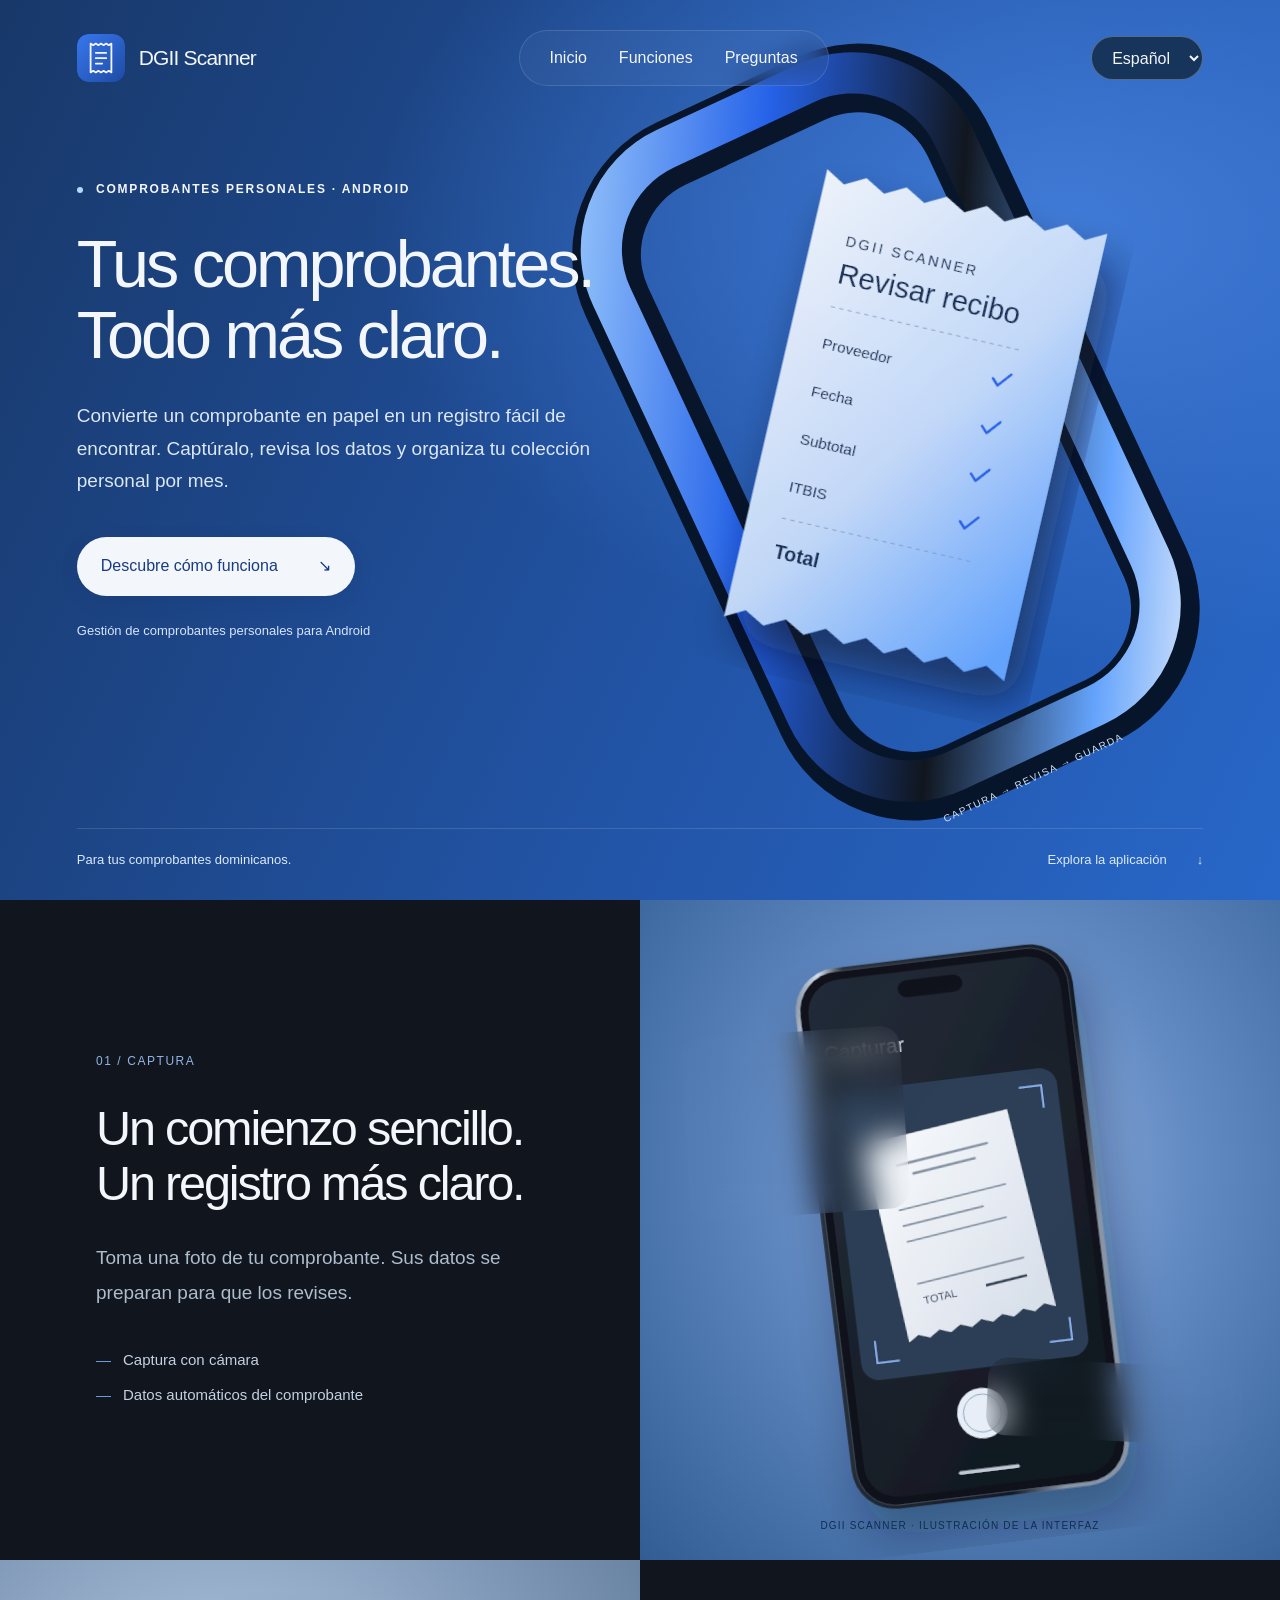
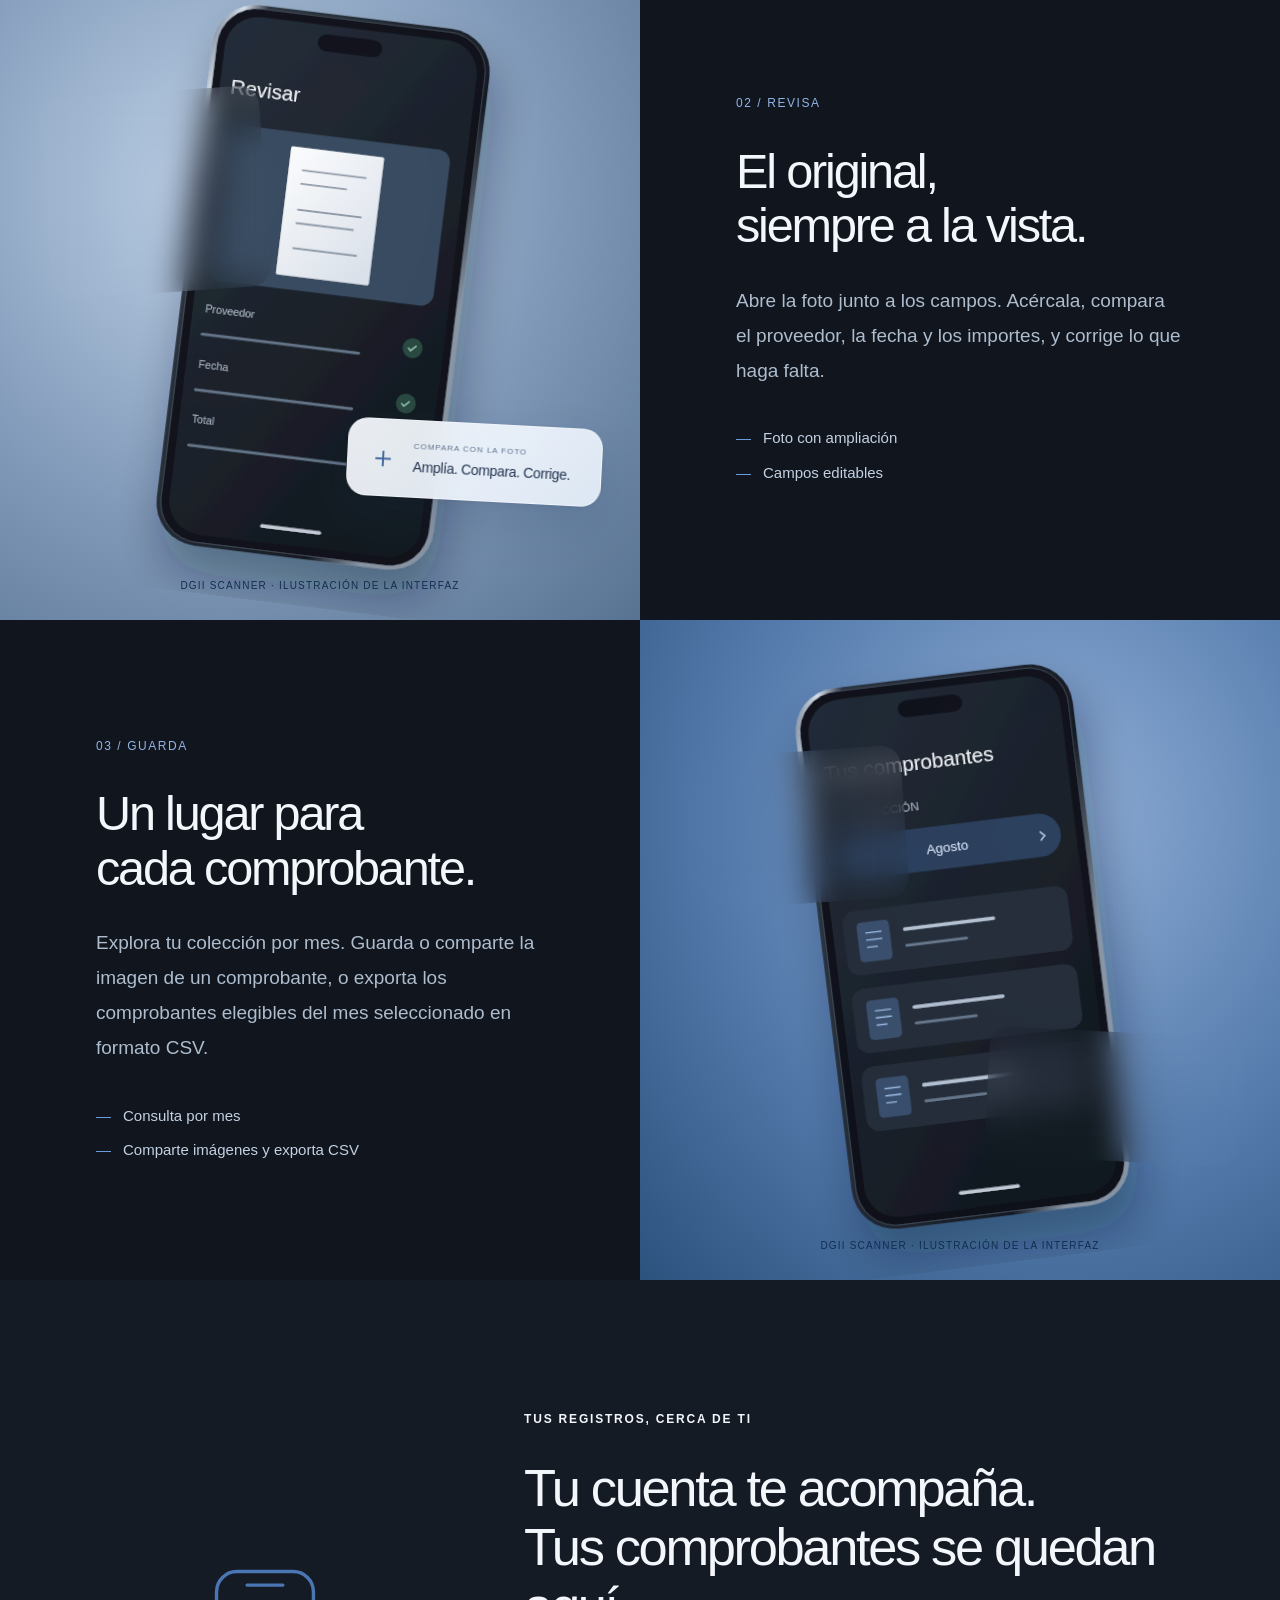
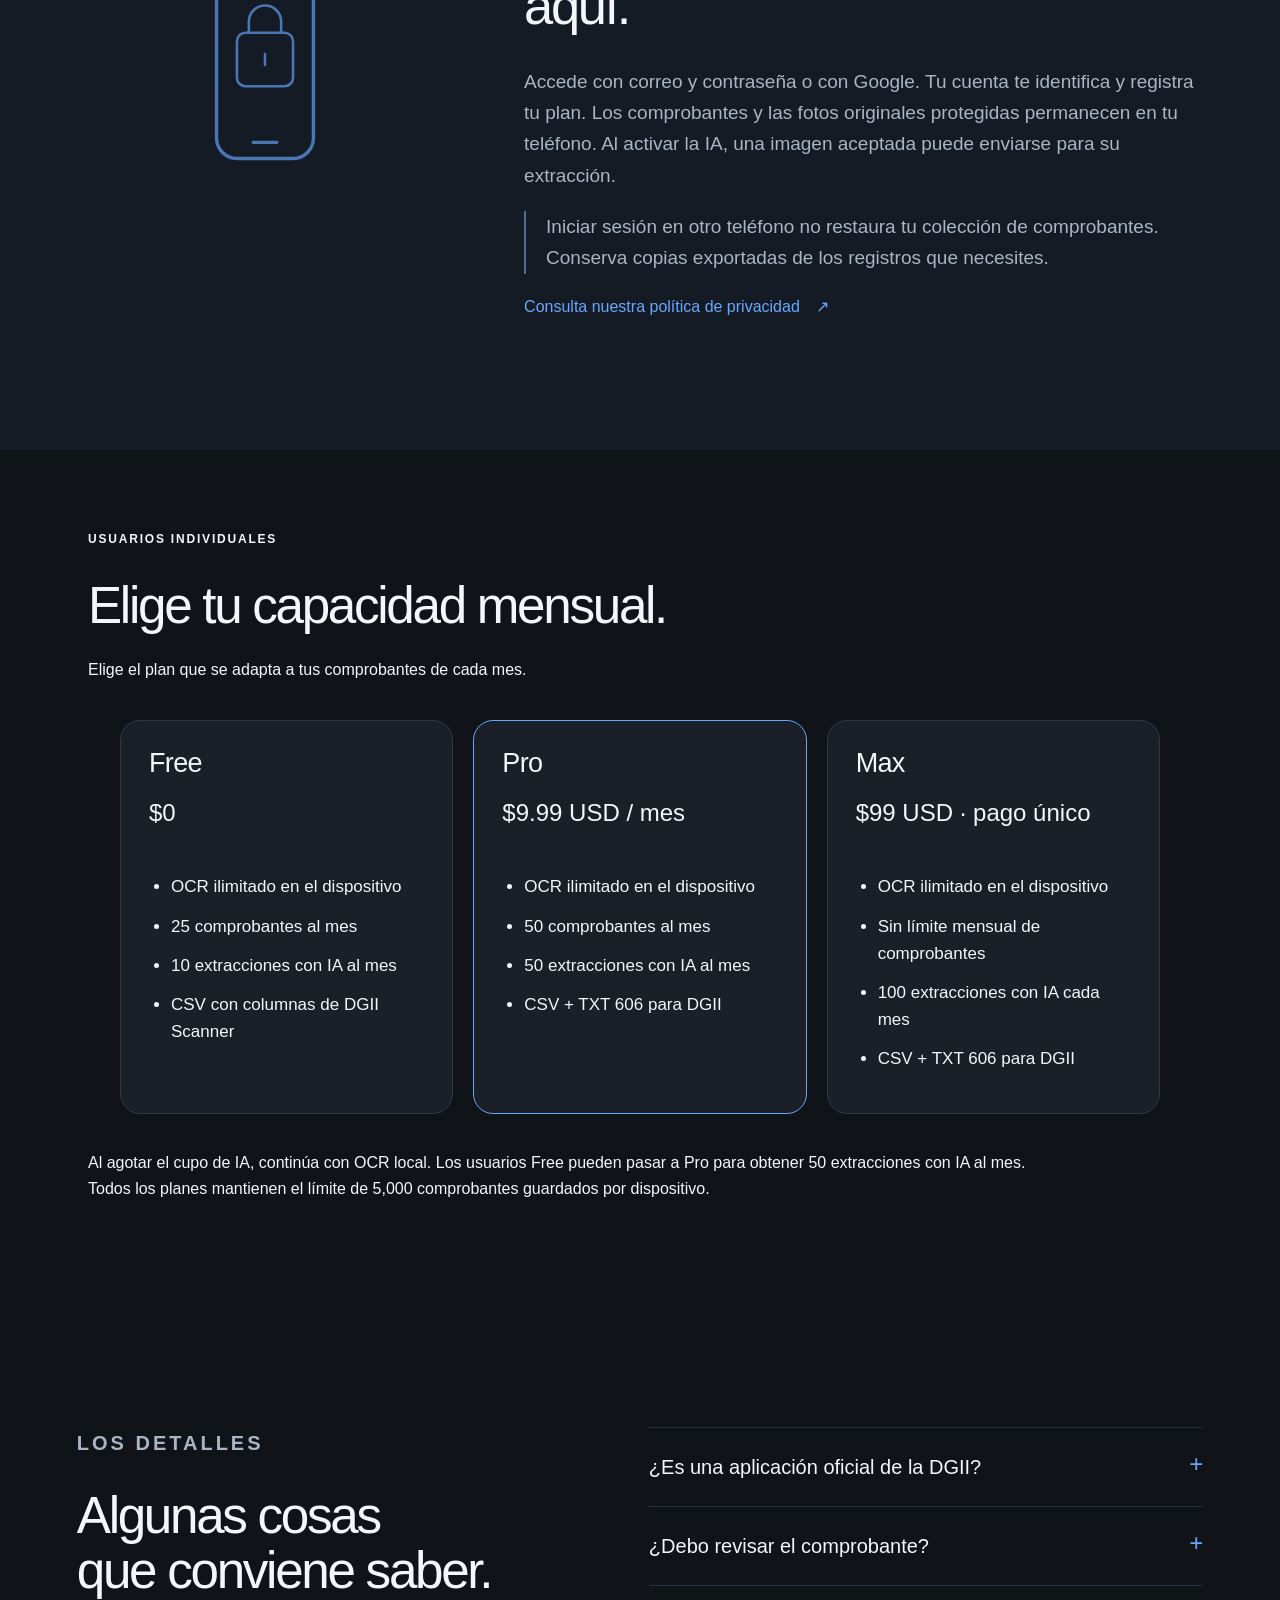
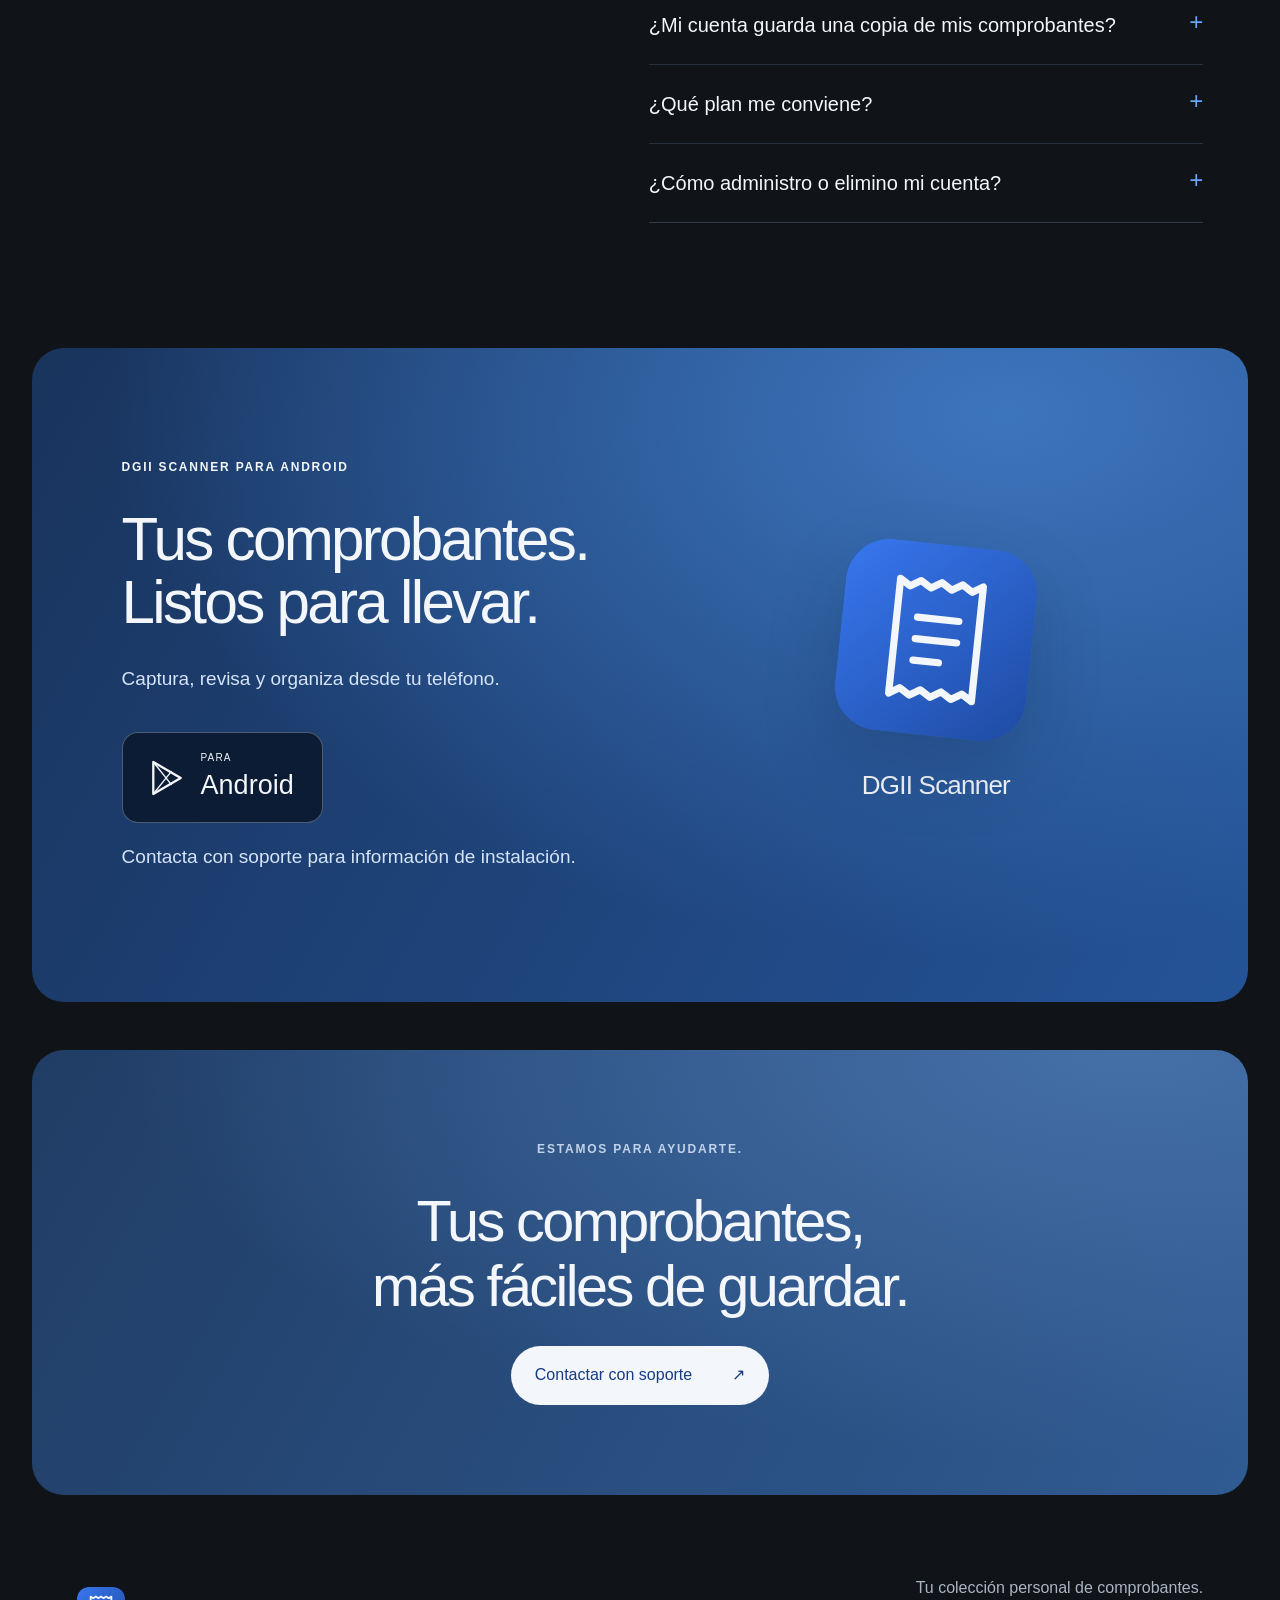
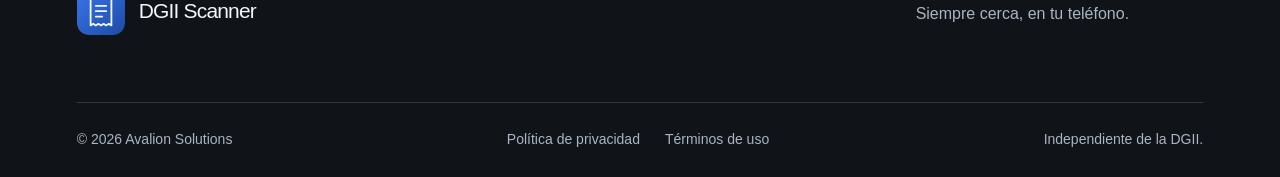
==== commit 9fb21bf0: "fix: explain Play cancellation before account deletion" ====
--- a/index.html
+++ b/index.html
@@ -1,7 +1,7 @@
 <!doctype html>
-<html lang="es"><head><meta charset="utf-8"><meta name="viewport" content="width=device-width,initial-scale=1"><meta name="description" content="Captura, revisa y organiza tus comprobantes personales dominicanos con DGII Scanner para Android."><meta name="theme-color" content="#101318"><title data-en>Tus comprobantes, más claros · DGII Scanner</title><link rel="icon" href="assets/favicon.svg" type="image/svg+xml"><link rel="stylesheet" href="styles.css?v=0.1.14"></head><body class=""><a class="skip" href="#main"><span data-en="Skip to content" data-es="Ir al contenido">Ir al contenido</span></a><header class="site-header"><a class="brand" href="index.html"><img class="brand-icon" src="assets/app-logo.svg" width="48" height="48" alt=""><span>DGII Scanner</span></a><nav aria-label="Navegación principal" data-label-es="Navegación principal" data-label-en="Main navigation"><a href="index.html#overview"><span data-en="Overview" data-es="Inicio">Inicio</span></a><a href="index.html#features"><span data-en="Features" data-es="Funciones">Funciones</span></a><a href="index.html#questions"><span data-en="FAQ" data-es="Preguntas">Preguntas</span></a></nav><label class="language-control"><span class="sr-only"><span data-en="Language" data-es="Idioma">Idioma</span></span><select aria-label="Idioma" id="language"><option value="es">Español</option><option value="en">English</option></select></label></header><main id="main"><section class="hero" id="overview"><div class="hero-copy"><p class="eyebrow"><span class="status-dot"></span> <span data-en="Personal receipts · Android" data-es="Comprobantes personales · Android">Comprobantes personales · Android</span></p><h1><span data-en="Your receipts." data-es="Tus comprobantes.">Tus comprobantes.</span><br><span data-en="In clear view." data-es="Todo más claro.">Todo más claro.</span></h1><p class="hero-description"><span data-en="Turn a paper receipt into a record you can find. Capture it, check the details, and keep your personal collection organized by month." data-es="Convierte un comprobante en papel en un registro fácil de encontrar. Captúralo, revisa los datos y organiza tu colección personal por mes.">Convierte un comprobante en papel en un registro fácil de encontrar. Captúralo, revisa los datos y organiza tu colección personal por mes.</span></p><div class="hero-actions"><a class="button button-light" href="#how-it-works"><span data-en="See how it works" data-es="Descubre cómo funciona">Descubre cómo funciona</span> <span aria-hidden="true">↘</span></a></div><p class="release-note"><span data-en="Personal receipt management for Android" data-es="Gestión de comprobantes personales para Android">Gestión de comprobantes personales para Android</span></p></div><div class="hero-art"><img src="assets/receipt-sculpture-es.svg" data-localized-art data-art-es="assets/receipt-sculpture-es.svg" data-art-en="assets/receipt-sculpture.svg" width="1000" height="1000" alt="Ilustración de un comprobante con proveedor, fecha, subtotal, ITBIS y total para revisar." data-alt-en="Illustration of a receipt with supplier, date, subtotal, ITBIS, and total fields for review." data-alt-es="Ilustración de un comprobante con proveedor, fecha, subtotal, ITBIS y total para revisar."><span class="art-caption"><span data-en="Capture → Review → Keep" data-es="Captura → Revisa → Guarda">Captura → Revisa → Guarda</span></span></div><div class="hero-bottom"><span><span data-en="Made for Dominican receipts." data-es="Para tus comprobantes dominicanos.">Para tus comprobantes dominicanos.</span></span><a href="#features"><span data-en="Explore the app" data-es="Explora la aplicación">Explora la aplicación</span> <span aria-hidden="true">↓</span></a></div></section>
+<html lang="es"><head><meta charset="utf-8"><meta name="viewport" content="width=device-width,initial-scale=1"><meta name="description" content="Captura, revisa y organiza tus comprobantes personales dominicanos con DGII Scanner para Android."><meta name="theme-color" content="#101318"><title data-en>Tus comprobantes, más claros · DGII Scanner</title><link rel="icon" href="assets/favicon.svg" type="image/svg+xml"><link rel="stylesheet" href="styles.css?v=0.1.15"></head><body class=""><a class="skip" href="#main"><span data-en="Skip to content" data-es="Ir al contenido">Ir al contenido</span></a><header class="site-header"><a class="brand" href="index.html"><img class="brand-icon" src="assets/app-logo.svg" width="48" height="48" alt=""><span>DGII Scanner</span></a><nav aria-label="Navegación principal" data-label-es="Navegación principal" data-label-en="Main navigation"><a href="index.html#overview"><span data-en="Overview" data-es="Inicio">Inicio</span></a><a href="index.html#features"><span data-en="Features" data-es="Funciones">Funciones</span></a><a href="index.html#questions"><span data-en="FAQ" data-es="Preguntas">Preguntas</span></a></nav><label class="language-control"><span class="sr-only"><span data-en="Language" data-es="Idioma">Idioma</span></span><select aria-label="Idioma" id="language"><option value="es">Español</option><option value="en">English</option></select></label></header><main id="main"><section class="hero" id="overview"><div class="hero-copy"><p class="eyebrow"><span class="status-dot"></span> <span data-en="Personal receipts · Android" data-es="Comprobantes personales · Android">Comprobantes personales · Android</span></p><h1><span data-en="Your receipts." data-es="Tus comprobantes.">Tus comprobantes.</span><br><span data-en="In clear view." data-es="Todo más claro.">Todo más claro.</span></h1><p class="hero-description"><span data-en="Turn a paper receipt into a record you can find. Capture it, check the details, and keep your personal collection organized by month." data-es="Convierte un comprobante en papel en un registro fácil de encontrar. Captúralo, revisa los datos y organiza tu colección personal por mes.">Convierte un comprobante en papel en un registro fácil de encontrar. Captúralo, revisa los datos y organiza tu colección personal por mes.</span></p><div class="hero-actions"><a class="button button-light" href="#how-it-works"><span data-en="See how it works" data-es="Descubre cómo funciona">Descubre cómo funciona</span> <span aria-hidden="true">↘</span></a></div><p class="release-note"><span data-en="Personal receipt management for Android" data-es="Gestión de comprobantes personales para Android">Gestión de comprobantes personales para Android</span></p></div><div class="hero-art"><img src="assets/receipt-sculpture-es.svg" data-localized-art data-art-es="assets/receipt-sculpture-es.svg" data-art-en="assets/receipt-sculpture.svg" width="1000" height="1000" alt="Ilustración de un comprobante con proveedor, fecha, subtotal, ITBIS y total para revisar." data-alt-en="Illustration of a receipt with supplier, date, subtotal, ITBIS, and total fields for review." data-alt-es="Ilustración de un comprobante con proveedor, fecha, subtotal, ITBIS y total para revisar."><span class="art-caption"><span data-en="Capture → Review → Keep" data-es="Captura → Revisa → Guarda">Captura → Revisa → Guarda</span></span></div><div class="hero-bottom"><span><span data-en="Made for Dominican receipts." data-es="Para tus comprobantes dominicanos.">Para tus comprobantes dominicanos.</span></span><a href="#features"><span data-en="Explore the app" data-es="Explora la aplicación">Explora la aplicación</span> <span aria-hidden="true">↓</span></a></div></section>
 <div id="features"><div id="how-it-works"><section class="split-story " id="capture"><div class="story-copy"><p class="eyebrow"><span data-en="01 / Capture" data-es="01 / Captura">01 / Captura</span></p><h2><span data-en="A simpler start." data-es="Un comienzo sencillo.">Un comienzo sencillo.</span><br><span data-en="A clearer record." data-es="Un registro más claro.">Un registro más claro.</span></h2><p><span data-en="Take a photo of your receipt. Its details are prepared for your review." data-es="Toma una foto de tu comprobante. Sus datos se preparan para que los revises.">Toma una foto de tu comprobante. Sus datos se preparan para que los revises.</span></p><div class="story-details"><span><span data-en="Camera capture" data-es="Captura con cámara">Captura con cámara</span></span><span><span data-en="Automatic receipt details" data-es="Datos automáticos del comprobante">Datos automáticos del comprobante</span></span></div></div><div class="story-visual visual-capture"><div class="visual-scene"><img src="assets/capture-phone-es.svg" data-localized-art data-art-es="assets/capture-phone-es.svg" data-art-en="assets/capture-phone.svg" width="540" height="700" alt="Ilustración de la captura de un comprobante en un teléfono." data-alt-en="Illustration of the capture flow in a phone frame." data-alt-es="Ilustración de la captura de un comprobante en un teléfono." loading="lazy"><div class="data-layer layer-one"><span class="layer-label"><span data-en="FROM THE RECEIPT" data-es="DEL COMPROBANTE">DEL COMPROBANTE</span></span><strong><span data-en="Text recognition" data-es="Reconocimiento de texto">Reconocimiento de texto</span></strong><div class="scan-lines" aria-hidden="true"><i></i><i></i><i></i><b></b></div></div><div class="data-layer layer-two compact-layer"><span class="layer-icon" aria-hidden="true">⌗</span><div><span class="layer-label"><span data-en="RECEIPT DETAILS" data-es="DATOS DEL COMPROBANTE">DATOS DEL COMPROBANTE</span></span><strong><span data-en="Details, ready to review" data-es="Datos listos para revisar">Datos listos para revisar</span></strong></div></div></div><span class="visual-caption"><span data-en="DGII Scanner · Interface illustration" data-es="DGII Scanner · Ilustración de la interfaz">DGII Scanner · Ilustración de la interfaz</span></span></div></section><section class="split-story reverse" id="review"><div class="story-copy"><p class="eyebrow"><span data-en="02 / Review" data-es="02 / Revisa">02 / Revisa</span></p><h2><span data-en="The original," data-es="El original,">El original,</span><br><span data-en="always in view." data-es="siempre a la vista.">siempre a la vista.</span></h2><p><span data-en="Open the receipt photo alongside the fields. Zoom in, compare the supplier, date, and amounts, and correct anything that needs attention." data-es="Abre la foto junto a los campos. Acércala, compara el proveedor, la fecha y los importes, y corrige lo que haga falta.">Abre la foto junto a los campos. Acércala, compara el proveedor, la fecha y los importes, y corrige lo que haga falta.</span></p><div class="story-details"><span><span data-en="Zoomable receipt photo" data-es="Foto con ampliación">Foto con ampliación</span></span><span><span data-en="Editable receipt fields" data-es="Campos editables">Campos editables</span></span></div></div><div class="story-visual visual-review"><div class="visual-scene"><img src="assets/review-phone-es.svg" data-localized-art data-art-es="assets/review-phone-es.svg" data-art-en="assets/review-phone.svg" width="540" height="700" alt="Ilustración de la revisión de un comprobante en un teléfono." data-alt-en="Illustration of the review flow in a phone frame." data-alt-es="Ilustración de la revisión de un comprobante en un teléfono." loading="lazy"><div class="data-layer layer-one"><span class="layer-label"><span data-en="RECEIPT FIELDS" data-es="DATOS DEL COMPROBANTE">DATOS DEL COMPROBANTE</span></span><div class="field-row"><span><span data-en="Supplier" data-es="Proveedor">Proveedor</span></span><span class="field-check" aria-hidden="true">✓</span></div><div class="field-row"><span><span data-en="Date" data-es="Fecha">Fecha</span></span><span class="field-check" aria-hidden="true">✓</span></div><div class="field-row"><span>Total</span><span class="field-check" aria-hidden="true">✓</span></div></div><div class="data-layer layer-two compact-layer"><span class="layer-icon" aria-hidden="true">＋</span><div><span class="layer-label"><span data-en="PHOTO COMPARISON" data-es="COMPARA CON LA FOTO">COMPARA CON LA FOTO</span></span><strong><span data-en="Zoom. Compare. Correct." data-es="Amplía. Compara. Corrige.">Amplía. Compara. Corrige.</span></strong></div></div></div><span class="visual-caption"><span data-en="DGII Scanner · Interface illustration" data-es="DGII Scanner · Ilustración de la interfaz">DGII Scanner · Ilustración de la interfaz</span></span></div></section><section class="split-story " id="months"><div class="story-copy"><p class="eyebrow"><span data-en="03 / Keep" data-es="03 / Guarda">03 / Guarda</span></p><h2><span data-en="A place for" data-es="Un lugar para">Un lugar para</span><br><span data-en="every receipt." data-es="cada comprobante.">cada comprobante.</span></h2><p><span data-en="Browse your collection by month. Save or share a receipt image, or export eligible receipts from your selected month as CSV." data-es="Explora tu colección por mes. Guarda o comparte la imagen de un comprobante, o exporta los comprobantes elegibles del mes seleccionado en formato CSV.">Explora tu colección por mes. Guarda o comparte la imagen de un comprobante, o exporta los comprobantes elegibles del mes seleccionado en formato CSV.</span></p><div class="story-details"><span><span data-en="Monthly browsing" data-es="Consulta por mes">Consulta por mes</span></span><span><span data-en="Image sharing and CSV export" data-es="Comparte imágenes y exporta CSV">Comparte imágenes y exporta CSV</span></span></div></div><div class="story-visual visual-months"><div class="visual-scene"><img src="assets/months-phone-es.svg" data-localized-art data-art-es="assets/months-phone-es.svg" data-art-en="assets/months-phone.svg" width="540" height="700" alt="Ilustración de la colección mensual de comprobantes en un teléfono." data-alt-en="Illustration of the monthly collection flow in a phone frame." data-alt-es="Ilustración de la colección mensual de comprobantes en un teléfono." loading="lazy"><div class="data-layer layer-one"><span class="layer-label"><span data-en="YOUR COLLECTION" data-es="TU COLECCIÓN">TU COLECCIÓN</span></span><strong><span data-en="Month by month" data-es="Mes a mes">Mes a mes</span></strong><div class="month-parts" aria-hidden="true"><span>Jul</span><span class="selected-month"><span data-en="Aug" data-es="Ago">Ago</span></span><span>Sep</span></div></div><div class="data-layer layer-two"><span class="layer-label"><span data-en="KEEP WHAT YOU NEED" data-es="CONSERVA LO QUE NECESITAS">CONSERVA LO QUE NECESITAS</span></span><div class="export-parts"><span><span data-en="Receipt image" data-es="Imagen del comprobante">Imagen del comprobante</span> <b aria-hidden="true">↗</b></span><span><span data-en="Eligible records · CSV" data-es="Registros elegibles · CSV">Registros elegibles · CSV</span> <b aria-hidden="true">↓</b></span></div></div></div><span class="visual-caption"><span data-en="DGII Scanner · Interface illustration" data-es="DGII Scanner · Ilustración de la interfaz">DGII Scanner · Ilustración de la interfaz</span></span></div></section></div></div>
 <section class="storage section"><div class="storage-symbol" aria-hidden="true"><svg viewbox="0 0 200 240" fill="none"><rect x="43" y="10" width="114" height="220" rx="24" stroke="currentColor" stroke-width="4"></rect><path d="M79 26h42M86 211h28" stroke="currentColor" stroke-width="4" stroke-linecap="round"></path><rect x="67" y="82" width="66" height="63" rx="10" stroke="currentColor" stroke-width="3"></rect><path d="M81 82V69a19 19 0 0 1 38 0v13m-19 25v13" stroke="currentColor" stroke-width="3" stroke-linecap="round"></path></svg></div><div><p class="eyebrow"><span data-en="Your records, close to you" data-es="Tus registros, cerca de ti">Tus registros, cerca de ti</span></p><h2><span data-en="Your account travels." data-es="Tu cuenta te acompaña.">Tu cuenta te acompaña.</span><br><span data-en="Your receipts stay here." data-es="Tus comprobantes se quedan aquí.">Tus comprobantes se quedan aquí.</span></h2><p><span data-en="Sign in with email and password or Google. Your account identifies you and tracks your plan. Receipt records and original protected photos stay on your phone. When AI is enabled, an accepted image may be sent for extraction." data-es="Accede con correo y contraseña o con Google. Tu cuenta te identifica y registra tu plan. Los comprobantes y las fotos originales protegidas permanecen en tu teléfono. Al activar la IA, una imagen aceptada puede enviarse para su extracción.">Accede con correo y contraseña o con Google. Tu cuenta te identifica y registra tu plan. Los comprobantes y las fotos originales protegidas permanecen en tu teléfono. Al activar la IA, una imagen aceptada puede enviarse para su extracción.</span></p><p class="storage-callout"><span data-en="Signing in on another phone does not restore your receipt collection. Keep exports of records you need." data-es="Iniciar sesión en otro teléfono no restaura tu colección de comprobantes. Conserva copias exportadas de los registros que necesites.">Iniciar sesión en otro teléfono no restaura tu colección de comprobantes. Conserva copias exportadas de los registros que necesites.</span></p><a class="text-link" href="privacy.html"><span data-en="Read our privacy policy" data-es="Consulta nuestra política de privacidad">Consulta nuestra política de privacidad</span> <span aria-hidden="true">↗</span></a></div></section>
 <section class="plans section" id="plans"><p class="eyebrow"><span data-en="Individual users" data-es="Usuarios individuales">Usuarios individuales</span></p><h2><span data-en="Choose your monthly allowance." data-es="Elige tu capacidad mensual.">Elige tu capacidad mensual.</span></h2><p><span data-en="Choose the plan that fits your monthly receipt collection." data-es="Elige el plan que se adapta a tus comprobantes de cada mes.">Elige el plan que se adapta a tus comprobantes de cada mes.</span></p><div class="plans-grid"><article class="plan"><h3>Free</h3><p class="plan-price">$0</p><ul><li><span data-en="Unlimited on-device OCR" data-es="OCR ilimitado en el dispositivo">OCR ilimitado en el dispositivo</span></li><li><span data-en="25 receipts per month" data-es="25 comprobantes al mes">25 comprobantes al mes</span></li><li><span data-en="10 AI extractions per month" data-es="10 extracciones con IA al mes">10 extracciones con IA al mes</span></li><li><span data-en="Custom-column CSV" data-es="CSV con columnas de DGII Scanner">CSV con columnas de DGII Scanner</span></li></ul></article><article class="plan"><h3>Pro</h3><p class="plan-price">$9.99 USD / <span data-en="month" data-es="mes">mes</span></p><ul><li><span data-en="Unlimited on-device OCR" data-es="OCR ilimitado en el dispositivo">OCR ilimitado en el dispositivo</span></li><li><span data-en="50 receipts per month" data-es="50 comprobantes al mes">50 comprobantes al mes</span></li><li><span data-en="50 AI extractions per month" data-es="50 extracciones con IA al mes">50 extracciones con IA al mes</span></li><li><span data-en="CSV + DGII 606 TXT" data-es="CSV + TXT 606 para DGII">CSV + TXT 606 para DGII</span></li></ul></article><article class="plan"><h3>Max</h3><p class="plan-price">$99 USD · <span data-en="one time" data-es="pago único">pago único</span></p><ul><li><span data-en="Unlimited on-device OCR" data-es="OCR ilimitado en el dispositivo">OCR ilimitado en el dispositivo</span></li><li><span data-en="No monthly receipt quota" data-es="Sin límite mensual de comprobantes">Sin límite mensual de comprobantes</span></li><li><span data-en="100 AI extractions every month" data-es="100 extracciones con IA cada mes">100 extracciones con IA cada mes</span></li><li><span data-en="CSV + DGII 606 TXT" data-es="CSV + TXT 606 para DGII">CSV + TXT 606 para DGII</span></li></ul></article></div><p><span data-en="At the AI limit, continue with local OCR. Free users can upgrade to Pro for 50 AI extractions per month. All tiers retain a 5,000-receipt device storage cap." data-es="Al agotar el cupo de IA, continúa con OCR local. Los usuarios Free pueden pasar a Pro para obtener 50 extracciones con IA al mes. Todos los planes mantienen el límite de 5,000 comprobantes guardados por dispositivo.">Al agotar el cupo de IA, continúa con OCR local. Los usuarios Free pueden pasar a Pro para obtener 50 extracciones con IA al mes. Todos los planes mantienen el límite de 5,000 comprobantes guardados por dispositivo.</span></p></section>
 <section class="faq section" id="questions"><div class="section-heading"><p class="eyebrow"><span data-en="The details" data-es="Los detalles">Los detalles</span></p><h2><span data-en="A few things" data-es="Algunas cosas">Algunas cosas</span><br><span data-en="worth knowing." data-es="que conviene saber.">que conviene saber.</span></h2></div><div class="questions"><details><summary><span data-en="Is this an official DGII app?" data-es="¿Es una aplicación oficial de la DGII?">¿Es una aplicación oficial de la DGII?</span></summary><p><span data-en="No. DGII Scanner is an independent personal app by Avalion Solutions. It is not affiliated with or endorsed by DGII and does not file taxes or provide tax advice." data-es="No. DGII Scanner es una aplicación personal e independiente de Avalion Solutions. No está afiliada ni cuenta con el respaldo de la DGII; no presenta declaraciones ni ofrece asesoría fiscal.">No. DGII Scanner es una aplicación personal e independiente de Avalion Solutions. No está afiliada ni cuenta con el respaldo de la DGII; no presenta declaraciones ni ofrece asesoría fiscal.</span></p></details><details><summary><span data-en="Do I still need to check the receipt?" data-es="¿Debo revisar el comprobante?">¿Debo revisar el comprobante?</span></summary><p><span data-en="Yes. Automatic receipt extraction can be incomplete or incorrect. Review dates, amounts, and other details against the original before saving. Keep your original documents." data-es="Sí. La extracción automática puede contener errores u omisiones. Compara fechas, importes y demás datos con el original antes de guardar. Conserva los documentos originales.">Sí. La extracción automática puede contener errores u omisiones. Compara fechas, importes y demás datos con el original antes de guardar. Conserva los documentos originales.</span></p></details><details><summary><span data-en="Are my receipts backed up to my account?" data-es="¿Mi cuenta guarda una copia de mis comprobantes?">¿Mi cuenta guarda una copia de mis comprobantes?</span></summary><p><span data-en="No. Your account works across devices, but receipt photos and records remain on the phone. Clearing app data, uninstalling, device loss, or account deletion can make local records unavailable." data-es="No. Tu cuenta funciona en distintos dispositivos, pero las fotos y los registros permanecen en el teléfono. Borrar los datos, desinstalar, perder el dispositivo o eliminar la cuenta puede dejar los registros locales inaccesibles.">No. Tu cuenta funciona en distintos dispositivos, pero las fotos y los registros permanecen en el teléfono. Borrar los datos, desinstalar, perder el dispositivo o eliminar la cuenta puede dejar los registros locales inaccesibles.</span></p></details><details><summary><span data-en="Which plan is right for me?" data-es="¿Qué plan me conviene?">¿Qué plan me conviene?</span></summary><p><span data-en="Free covers up to 25 receipts each month. Pro adds a larger allowance for USD 9.99 per month. Max offers no monthly receipt quota for a single USD 99 payment. Compare AI allowances above and contact support if you need help choosing." data-es="Free cubre hasta 25 comprobantes al mes. Pro amplía tu capacidad por USD 9.99 al mes. Max ofrece comprobantes sin cupo mensual por un pago único de USD 99. Compara los cupos de IA y contacta con soporte si necesitas ayuda para elegir.">Free cubre hasta 25 comprobantes al mes. Pro amplía tu capacidad por USD 9.99 al mes. Max ofrece comprobantes sin cupo mensual por un pago único de USD 99. Compara los cupos de IA y contacta con soporte si necesitas ayuda para elegir.</span></p></details><details><summary><span data-en="How do I manage or delete my account?" data-es="¿Cómo administro o elimino mi cuenta?">¿Cómo administro o elimino mi cuenta?</span></summary><p><span data-en="Use Account management in the app for supported security settings, sign-out, and account deletion. You can also contact support from your account email to request deletion. See the" data-es="Usa la administración de cuenta de la aplicación para ajustar la seguridad, cerrar sesión o eliminar tu cuenta. También puedes solicitar la eliminación a soporte desde el correo de tu cuenta. Consulta la">Usa la administración de cuenta de la aplicación para ajustar la seguridad, cerrar sesión o eliminar tu cuenta. También puedes solicitar la eliminación a soporte desde el correo de tu cuenta. Consulta la</span> <a href="privacy.html#retention-and-deletion"><span data-en="privacy policy" data-es="política de privacidad">política de privacidad</span></a> <span data-en="for local records and retention details." data-es="para conocer los detalles sobre registros locales y conservación.">para conocer los detalles sobre registros locales y conservación.</span></p></details></div></section>
-<section class="download-section" id="download"><div class="download-copy"><p class="eyebrow"><span data-en="DGII Scanner for Android" data-es="DGII Scanner para Android">DGII Scanner para Android</span></p><h2><span data-en="Your receipts." data-es="Tus comprobantes.">Tus comprobantes.</span><br><span data-en="Ready to go." data-es="Listos para llevar.">Listos para llevar.</span></h2><p><span data-en="Capture, review, and organize from your phone." data-es="Captura, revisa y organiza desde tu teléfono.">Captura, revisa y organiza desde tu teléfono.</span></p><div class="play-badge" aria-disabled="true"><svg viewbox="0 0 28 32" aria-hidden="true"><path d="M2 2v28l24-14Z" fill="none" stroke="currentColor" stroke-width="2" stroke-linejoin="round"></path><path d="m2 2 16 20m-16 8L18 10" fill="none" stroke="currentColor" stroke-width="1.2"></path></svg><span><small><span data-en="FOR" data-es="PARA">PARA</span></small><strong>Android</strong></span></div><p class="download-note"><span data-en="Contact support for installation information." data-es="Contacta con soporte para información de instalación.">Contacta con soporte para información de instalación.</span></p></div><div class="download-art"><img src="assets/app-logo.svg" width="240" height="240" alt="Logotipo de DGII Scanner" data-alt-en="DGII Scanner app logo" data-alt-es="Logotipo de DGII Scanner"><span>DGII Scanner</span></div></section><section class="contact section" id="support"><p class="eyebrow"><span data-en="Here to help." data-es="Estamos para ayudarte.">Estamos para ayudarte.</span></p><h2><span data-en="Let’s make receipts" data-es="Tus comprobantes,">Tus comprobantes,</span><br><span data-en="easier to keep." data-es="más fáciles de guardar.">más fáciles de guardar.</span></h2><a class="button button-light" href="mailto:graptorx@gmail.com"><span data-en="Contact support" data-es="Contactar con soporte">Contactar con soporte</span> <span aria-hidden="true">↗</span></a></section></main><footer class="site-footer"><div class="footer-top"><a class="brand" href="index.html"><img class="brand-icon" src="assets/app-logo.svg" width="48" height="48" alt="">DGII Scanner</a><p><span data-en="Your personal receipt collection." data-es="Tu colección personal de comprobantes.">Tu colección personal de comprobantes.</span><br><span data-en="Kept close, on your phone." data-es="Siempre cerca, en tu teléfono.">Siempre cerca, en tu teléfono.</span></p></div><div class="footer-bottom"><span>© 2026 Avalion Solutions</span><nav aria-label="Información legal" data-label-es="Información legal" data-label-en="Legal"><a href="privacy.html"><span data-en="Privacy policy" data-es="Política de privacidad">Política de privacidad</span></a><a href="terms.html"><span data-en="Terms of use" data-es="Términos de uso">Términos de uso</span></a></nav><span><span data-en="Independent of DGII." data-es="Independiente de la DGII.">Independiente de la DGII.</span></span></div></footer><script src="language.js?v=0.1.14" defer></script><script src="motion.js?v=0.1.14" defer></script></body></html>
+<section class="download-section" id="download"><div class="download-copy"><p class="eyebrow"><span data-en="DGII Scanner for Android" data-es="DGII Scanner para Android">DGII Scanner para Android</span></p><h2><span data-en="Your receipts." data-es="Tus comprobantes.">Tus comprobantes.</span><br><span data-en="Ready to go." data-es="Listos para llevar.">Listos para llevar.</span></h2><p><span data-en="Capture, review, and organize from your phone." data-es="Captura, revisa y organiza desde tu teléfono.">Captura, revisa y organiza desde tu teléfono.</span></p><div class="play-badge" aria-disabled="true"><svg viewbox="0 0 28 32" aria-hidden="true"><path d="M2 2v28l24-14Z" fill="none" stroke="currentColor" stroke-width="2" stroke-linejoin="round"></path><path d="m2 2 16 20m-16 8L18 10" fill="none" stroke="currentColor" stroke-width="1.2"></path></svg><span><small><span data-en="FOR" data-es="PARA">PARA</span></small><strong>Android</strong></span></div><p class="download-note"><span data-en="Contact support for installation information." data-es="Contacta con soporte para información de instalación.">Contacta con soporte para información de instalación.</span></p></div><div class="download-art"><img src="assets/app-logo.svg" width="240" height="240" alt="Logotipo de DGII Scanner" data-alt-en="DGII Scanner app logo" data-alt-es="Logotipo de DGII Scanner"><span>DGII Scanner</span></div></section><section class="contact section" id="support"><p class="eyebrow"><span data-en="Here to help." data-es="Estamos para ayudarte.">Estamos para ayudarte.</span></p><h2><span data-en="Let’s make receipts" data-es="Tus comprobantes,">Tus comprobantes,</span><br><span data-en="easier to keep." data-es="más fáciles de guardar.">más fáciles de guardar.</span></h2><a class="button button-light" href="mailto:graptorx@gmail.com"><span data-en="Contact support" data-es="Contactar con soporte">Contactar con soporte</span> <span aria-hidden="true">↗</span></a></section></main><footer class="site-footer"><div class="footer-top"><a class="brand" href="index.html"><img class="brand-icon" src="assets/app-logo.svg" width="48" height="48" alt="">DGII Scanner</a><p><span data-en="Your personal receipt collection." data-es="Tu colección personal de comprobantes.">Tu colección personal de comprobantes.</span><br><span data-en="Kept close, on your phone." data-es="Siempre cerca, en tu teléfono.">Siempre cerca, en tu teléfono.</span></p></div><div class="footer-bottom"><span>© 2026 Avalion Solutions</span><nav aria-label="Información legal" data-label-es="Información legal" data-label-en="Legal"><a href="privacy.html"><span data-en="Privacy policy" data-es="Política de privacidad">Política de privacidad</span></a><a href="terms.html"><span data-en="Terms of use" data-es="Términos de uso">Términos de uso</span></a></nav><span><span data-en="Independent of DGII." data-es="Independiente de la DGII.">Independiente de la DGII.</span></span></div></footer><script src="language.js?v=0.1.15" defer></script><script src="motion.js?v=0.1.15" defer></script></body></html>
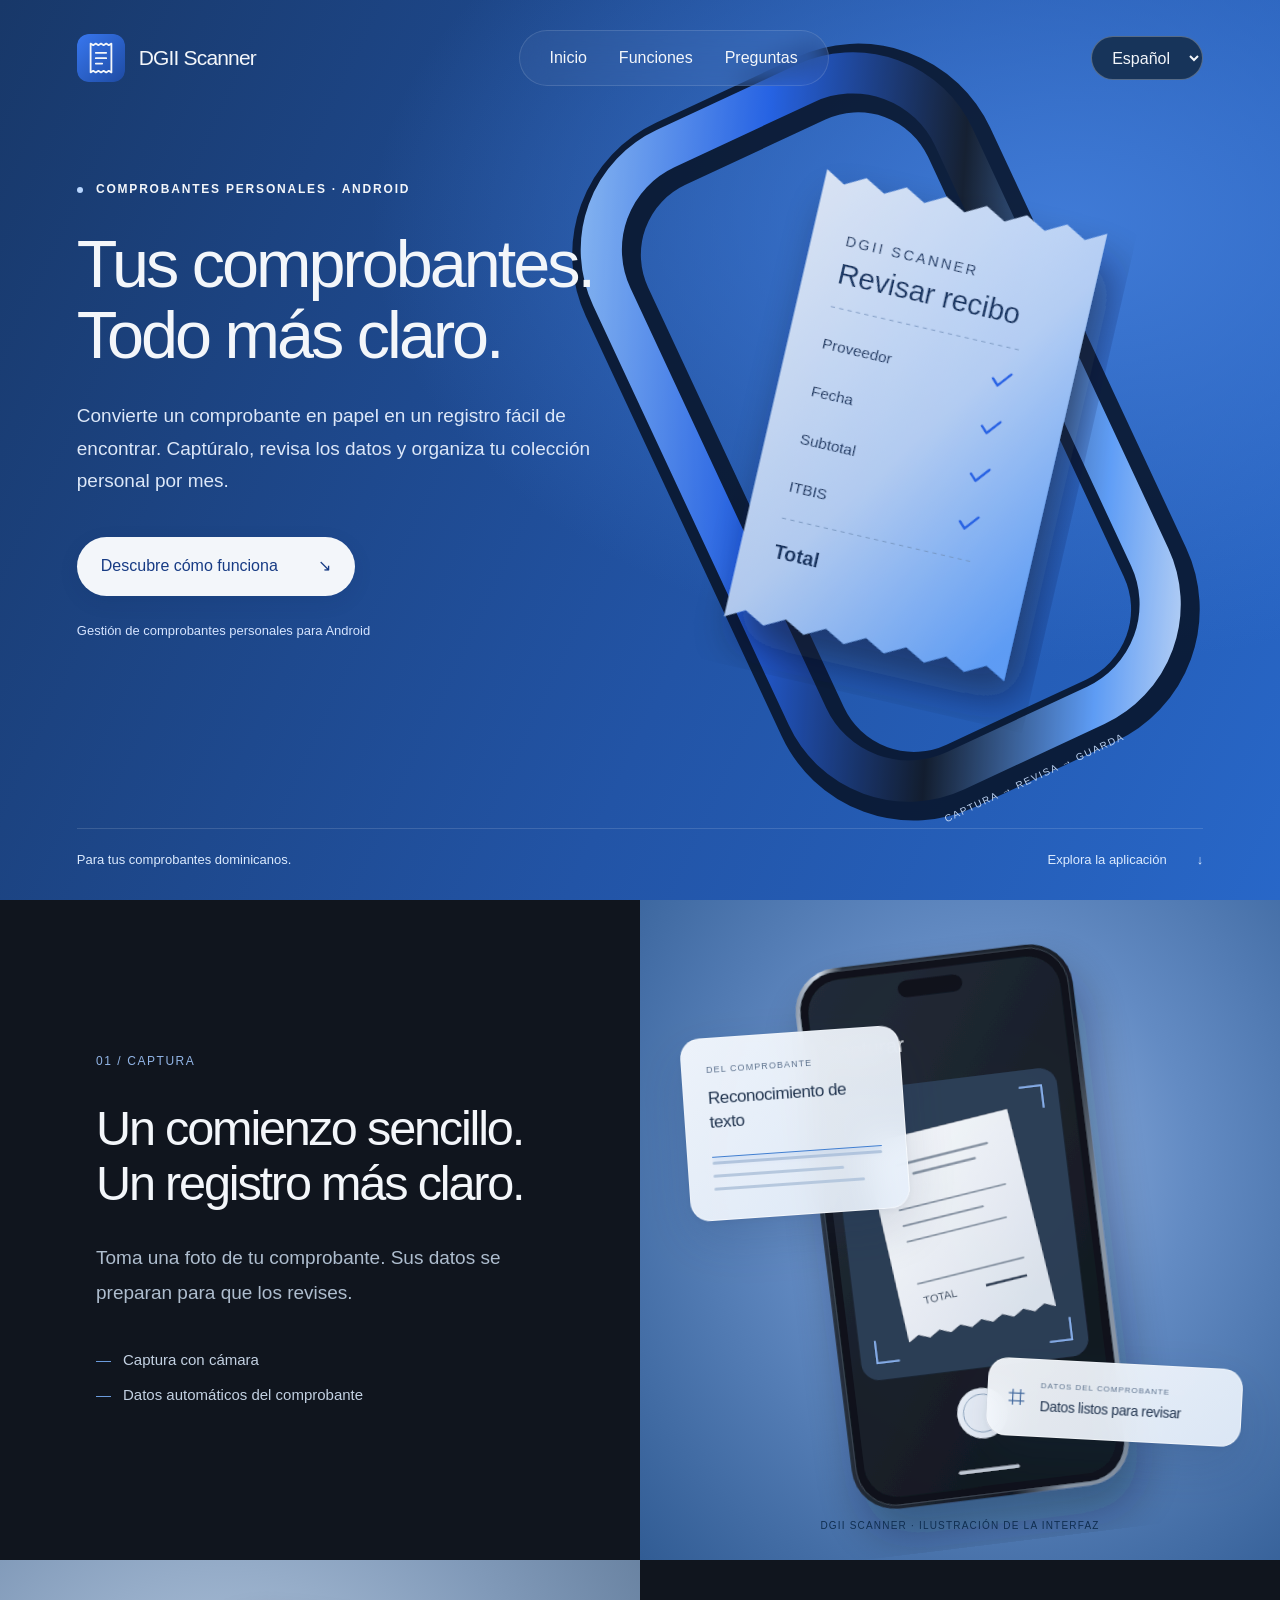
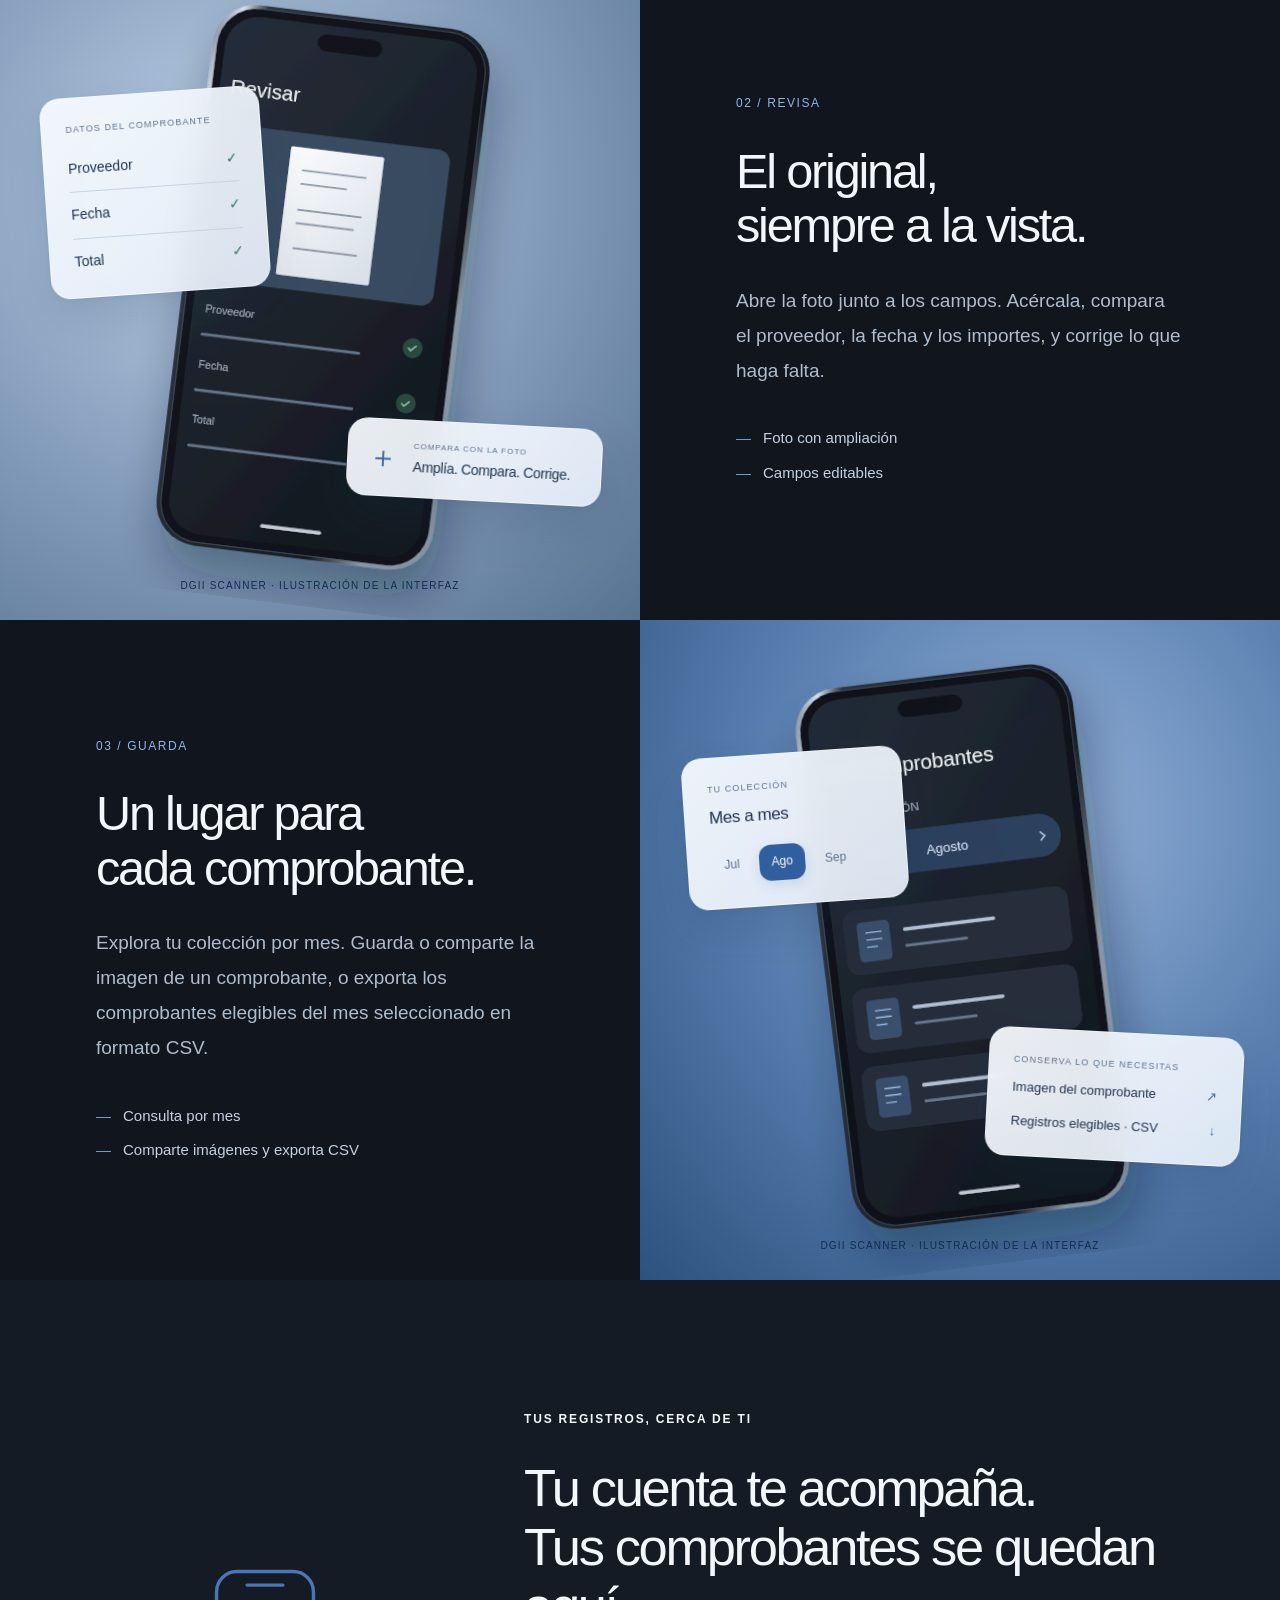
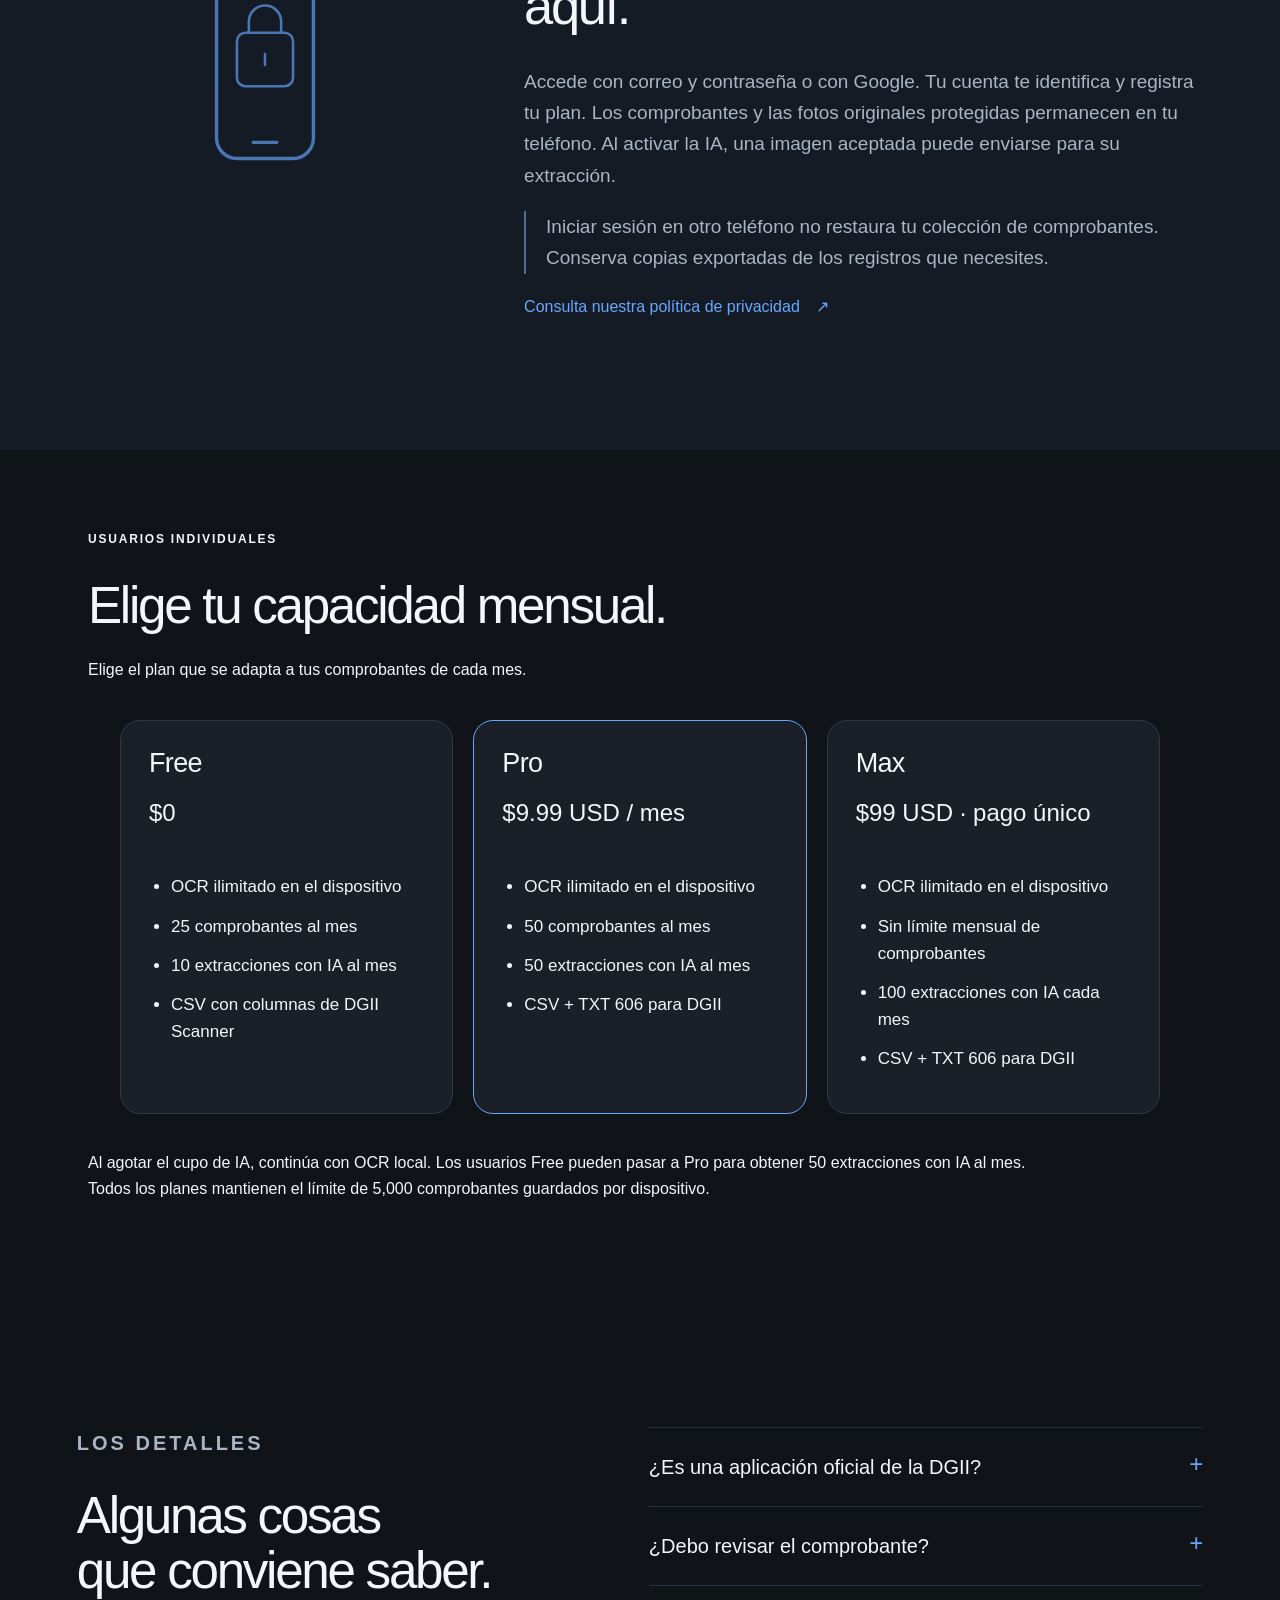
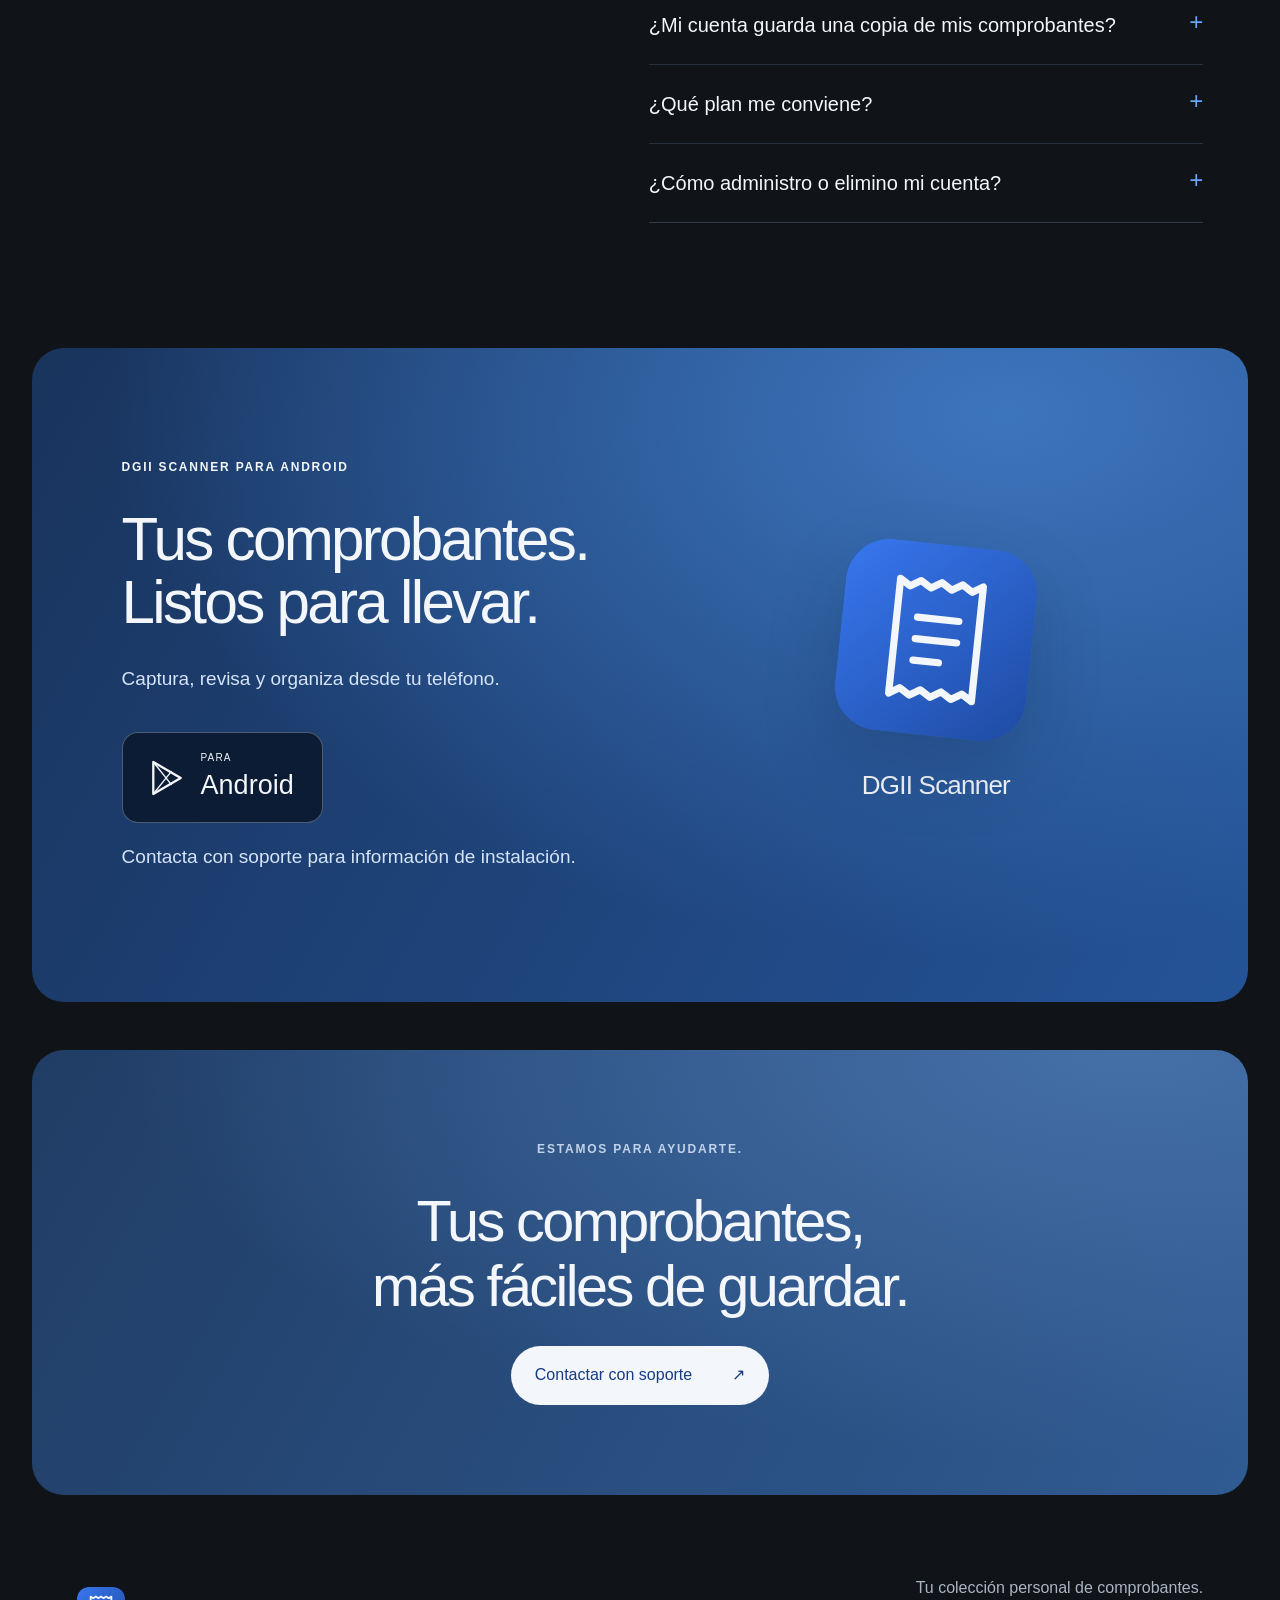
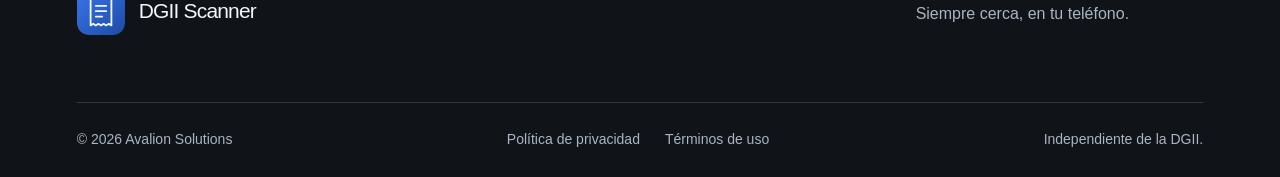
==== commit cc6d90b3: "fix: connect DGII domain and clarify privacy disclosures" ====
--- a/index.html
+++ b/index.html
@@ -1,7 +1,7 @@
 <!doctype html>
-<html lang="es"><head><meta charset="utf-8"><meta name="viewport" content="width=device-width,initial-scale=1"><meta name="description" content="Captura, revisa y organiza tus comprobantes personales dominicanos con DGII Scanner para Android."><meta name="theme-color" content="#101318"><title data-en>Tus comprobantes, más claros · DGII Scanner</title><link rel="icon" href="assets/favicon.svg" type="image/svg+xml"><link rel="stylesheet" href="styles.css?v=0.1.15"></head><body class=""><a class="skip" href="#main"><span data-en="Skip to content" data-es="Ir al contenido">Ir al contenido</span></a><header class="site-header"><a class="brand" href="index.html"><img class="brand-icon" src="assets/app-logo.svg" width="48" height="48" alt=""><span>DGII Scanner</span></a><nav aria-label="Navegación principal" data-label-es="Navegación principal" data-label-en="Main navigation"><a href="index.html#overview"><span data-en="Overview" data-es="Inicio">Inicio</span></a><a href="index.html#features"><span data-en="Features" data-es="Funciones">Funciones</span></a><a href="index.html#questions"><span data-en="FAQ" data-es="Preguntas">Preguntas</span></a></nav><label class="language-control"><span class="sr-only"><span data-en="Language" data-es="Idioma">Idioma</span></span><select aria-label="Idioma" id="language"><option value="es">Español</option><option value="en">English</option></select></label></header><main id="main"><section class="hero" id="overview"><div class="hero-copy"><p class="eyebrow"><span class="status-dot"></span> <span data-en="Personal receipts · Android" data-es="Comprobantes personales · Android">Comprobantes personales · Android</span></p><h1><span data-en="Your receipts." data-es="Tus comprobantes.">Tus comprobantes.</span><br><span data-en="In clear view." data-es="Todo más claro.">Todo más claro.</span></h1><p class="hero-description"><span data-en="Turn a paper receipt into a record you can find. Capture it, check the details, and keep your personal collection organized by month." data-es="Convierte un comprobante en papel en un registro fácil de encontrar. Captúralo, revisa los datos y organiza tu colección personal por mes.">Convierte un comprobante en papel en un registro fácil de encontrar. Captúralo, revisa los datos y organiza tu colección personal por mes.</span></p><div class="hero-actions"><a class="button button-light" href="#how-it-works"><span data-en="See how it works" data-es="Descubre cómo funciona">Descubre cómo funciona</span> <span aria-hidden="true">↘</span></a></div><p class="release-note"><span data-en="Personal receipt management for Android" data-es="Gestión de comprobantes personales para Android">Gestión de comprobantes personales para Android</span></p></div><div class="hero-art"><img src="assets/receipt-sculpture-es.svg" data-localized-art data-art-es="assets/receipt-sculpture-es.svg" data-art-en="assets/receipt-sculpture.svg" width="1000" height="1000" alt="Ilustración de un comprobante con proveedor, fecha, subtotal, ITBIS y total para revisar." data-alt-en="Illustration of a receipt with supplier, date, subtotal, ITBIS, and total fields for review." data-alt-es="Ilustración de un comprobante con proveedor, fecha, subtotal, ITBIS y total para revisar."><span class="art-caption"><span data-en="Capture → Review → Keep" data-es="Captura → Revisa → Guarda">Captura → Revisa → Guarda</span></span></div><div class="hero-bottom"><span><span data-en="Made for Dominican receipts." data-es="Para tus comprobantes dominicanos.">Para tus comprobantes dominicanos.</span></span><a href="#features"><span data-en="Explore the app" data-es="Explora la aplicación">Explora la aplicación</span> <span aria-hidden="true">↓</span></a></div></section>
+<html lang="es"><head><meta charset="utf-8"><meta name="viewport" content="width=device-width,initial-scale=1"><meta name="description" content="Captura, revisa y organiza tus comprobantes personales dominicanos con DGII Scanner para Android."><meta name="theme-color" content="#101318"><title data-en>Tus comprobantes, más claros · DGII Scanner</title><link rel="icon" href="assets/favicon.svg" type="image/svg+xml"><link rel="stylesheet" href="styles.css?v=0.1.16"><link rel="canonical" href="https://dgii.pcgrid.org/"></head><body class=""><a class="skip" href="#main"><span data-en="Skip to content" data-es="Ir al contenido">Ir al contenido</span></a><header class="site-header"><a class="brand" href="index.html"><img class="brand-icon" src="assets/app-logo.svg" width="48" height="48" alt=""><span>DGII Scanner</span></a><nav aria-label="Navegación principal" data-label-es="Navegación principal" data-label-en="Main navigation"><a href="index.html#overview"><span data-en="Overview" data-es="Inicio">Inicio</span></a><a href="index.html#features"><span data-en="Features" data-es="Funciones">Funciones</span></a><a href="index.html#questions"><span data-en="FAQ" data-es="Preguntas">Preguntas</span></a></nav><label class="language-control"><span class="sr-only"><span data-en="Language" data-es="Idioma">Idioma</span></span><select aria-label="Idioma" id="language"><option value="es">Español</option><option value="en">English</option></select></label></header><main id="main"><section class="hero" id="overview"><div class="hero-copy"><p class="eyebrow"><span class="status-dot"></span> <span data-en="Personal receipts · Android" data-es="Comprobantes personales · Android">Comprobantes personales · Android</span></p><h1><span data-en="Your receipts." data-es="Tus comprobantes.">Tus comprobantes.</span><br><span data-en="In clear view." data-es="Todo más claro.">Todo más claro.</span></h1><p class="hero-description"><span data-en="Turn a paper receipt into a record you can find. Capture it, check the details, and keep your personal collection organized by month." data-es="Convierte un comprobante en papel en un registro fácil de encontrar. Captúralo, revisa los datos y organiza tu colección personal por mes.">Convierte un comprobante en papel en un registro fácil de encontrar. Captúralo, revisa los datos y organiza tu colección personal por mes.</span></p><div class="hero-actions"><a class="button button-light" href="#how-it-works"><span data-en="See how it works" data-es="Descubre cómo funciona">Descubre cómo funciona</span> <span aria-hidden="true">↘</span></a></div><p class="release-note"><span data-en="Personal receipt management for Android" data-es="Gestión de comprobantes personales para Android">Gestión de comprobantes personales para Android</span></p></div><div class="hero-art"><img src="assets/receipt-sculpture-es.svg" data-localized-art data-art-es="assets/receipt-sculpture-es.svg" data-art-en="assets/receipt-sculpture.svg" width="1000" height="1000" alt="Ilustración de un comprobante con proveedor, fecha, subtotal, ITBIS y total para revisar." data-alt-en="Illustration of a receipt with supplier, date, subtotal, ITBIS, and total fields for review." data-alt-es="Ilustración de un comprobante con proveedor, fecha, subtotal, ITBIS y total para revisar."><span class="art-caption"><span data-en="Capture → Review → Keep" data-es="Captura → Revisa → Guarda">Captura → Revisa → Guarda</span></span></div><div class="hero-bottom"><span><span data-en="Made for Dominican receipts." data-es="Para tus comprobantes dominicanos.">Para tus comprobantes dominicanos.</span></span><a href="#features"><span data-en="Explore the app" data-es="Explora la aplicación">Explora la aplicación</span> <span aria-hidden="true">↓</span></a></div></section>
 <div id="features"><div id="how-it-works"><section class="split-story " id="capture"><div class="story-copy"><p class="eyebrow"><span data-en="01 / Capture" data-es="01 / Captura">01 / Captura</span></p><h2><span data-en="A simpler start." data-es="Un comienzo sencillo.">Un comienzo sencillo.</span><br><span data-en="A clearer record." data-es="Un registro más claro.">Un registro más claro.</span></h2><p><span data-en="Take a photo of your receipt. Its details are prepared for your review." data-es="Toma una foto de tu comprobante. Sus datos se preparan para que los revises.">Toma una foto de tu comprobante. Sus datos se preparan para que los revises.</span></p><div class="story-details"><span><span data-en="Camera capture" data-es="Captura con cámara">Captura con cámara</span></span><span><span data-en="Automatic receipt details" data-es="Datos automáticos del comprobante">Datos automáticos del comprobante</span></span></div></div><div class="story-visual visual-capture"><div class="visual-scene"><img src="assets/capture-phone-es.svg" data-localized-art data-art-es="assets/capture-phone-es.svg" data-art-en="assets/capture-phone.svg" width="540" height="700" alt="Ilustración de la captura de un comprobante en un teléfono." data-alt-en="Illustration of the capture flow in a phone frame." data-alt-es="Ilustración de la captura de un comprobante en un teléfono." loading="lazy"><div class="data-layer layer-one"><span class="layer-label"><span data-en="FROM THE RECEIPT" data-es="DEL COMPROBANTE">DEL COMPROBANTE</span></span><strong><span data-en="Text recognition" data-es="Reconocimiento de texto">Reconocimiento de texto</span></strong><div class="scan-lines" aria-hidden="true"><i></i><i></i><i></i><b></b></div></div><div class="data-layer layer-two compact-layer"><span class="layer-icon" aria-hidden="true">⌗</span><div><span class="layer-label"><span data-en="RECEIPT DETAILS" data-es="DATOS DEL COMPROBANTE">DATOS DEL COMPROBANTE</span></span><strong><span data-en="Details, ready to review" data-es="Datos listos para revisar">Datos listos para revisar</span></strong></div></div></div><span class="visual-caption"><span data-en="DGII Scanner · Interface illustration" data-es="DGII Scanner · Ilustración de la interfaz">DGII Scanner · Ilustración de la interfaz</span></span></div></section><section class="split-story reverse" id="review"><div class="story-copy"><p class="eyebrow"><span data-en="02 / Review" data-es="02 / Revisa">02 / Revisa</span></p><h2><span data-en="The original," data-es="El original,">El original,</span><br><span data-en="always in view." data-es="siempre a la vista.">siempre a la vista.</span></h2><p><span data-en="Open the receipt photo alongside the fields. Zoom in, compare the supplier, date, and amounts, and correct anything that needs attention." data-es="Abre la foto junto a los campos. Acércala, compara el proveedor, la fecha y los importes, y corrige lo que haga falta.">Abre la foto junto a los campos. Acércala, compara el proveedor, la fecha y los importes, y corrige lo que haga falta.</span></p><div class="story-details"><span><span data-en="Zoomable receipt photo" data-es="Foto con ampliación">Foto con ampliación</span></span><span><span data-en="Editable receipt fields" data-es="Campos editables">Campos editables</span></span></div></div><div class="story-visual visual-review"><div class="visual-scene"><img src="assets/review-phone-es.svg" data-localized-art data-art-es="assets/review-phone-es.svg" data-art-en="assets/review-phone.svg" width="540" height="700" alt="Ilustración de la revisión de un comprobante en un teléfono." data-alt-en="Illustration of the review flow in a phone frame." data-alt-es="Ilustración de la revisión de un comprobante en un teléfono." loading="lazy"><div class="data-layer layer-one"><span class="layer-label"><span data-en="RECEIPT FIELDS" data-es="DATOS DEL COMPROBANTE">DATOS DEL COMPROBANTE</span></span><div class="field-row"><span><span data-en="Supplier" data-es="Proveedor">Proveedor</span></span><span class="field-check" aria-hidden="true">✓</span></div><div class="field-row"><span><span data-en="Date" data-es="Fecha">Fecha</span></span><span class="field-check" aria-hidden="true">✓</span></div><div class="field-row"><span>Total</span><span class="field-check" aria-hidden="true">✓</span></div></div><div class="data-layer layer-two compact-layer"><span class="layer-icon" aria-hidden="true">＋</span><div><span class="layer-label"><span data-en="PHOTO COMPARISON" data-es="COMPARA CON LA FOTO">COMPARA CON LA FOTO</span></span><strong><span data-en="Zoom. Compare. Correct." data-es="Amplía. Compara. Corrige.">Amplía. Compara. Corrige.</span></strong></div></div></div><span class="visual-caption"><span data-en="DGII Scanner · Interface illustration" data-es="DGII Scanner · Ilustración de la interfaz">DGII Scanner · Ilustración de la interfaz</span></span></div></section><section class="split-story " id="months"><div class="story-copy"><p class="eyebrow"><span data-en="03 / Keep" data-es="03 / Guarda">03 / Guarda</span></p><h2><span data-en="A place for" data-es="Un lugar para">Un lugar para</span><br><span data-en="every receipt." data-es="cada comprobante.">cada comprobante.</span></h2><p><span data-en="Browse your collection by month. Save or share a receipt image, or export eligible receipts from your selected month as CSV." data-es="Explora tu colección por mes. Guarda o comparte la imagen de un comprobante, o exporta los comprobantes elegibles del mes seleccionado en formato CSV.">Explora tu colección por mes. Guarda o comparte la imagen de un comprobante, o exporta los comprobantes elegibles del mes seleccionado en formato CSV.</span></p><div class="story-details"><span><span data-en="Monthly browsing" data-es="Consulta por mes">Consulta por mes</span></span><span><span data-en="Image sharing and CSV export" data-es="Comparte imágenes y exporta CSV">Comparte imágenes y exporta CSV</span></span></div></div><div class="story-visual visual-months"><div class="visual-scene"><img src="assets/months-phone-es.svg" data-localized-art data-art-es="assets/months-phone-es.svg" data-art-en="assets/months-phone.svg" width="540" height="700" alt="Ilustración de la colección mensual de comprobantes en un teléfono." data-alt-en="Illustration of the monthly collection flow in a phone frame." data-alt-es="Ilustración de la colección mensual de comprobantes en un teléfono." loading="lazy"><div class="data-layer layer-one"><span class="layer-label"><span data-en="YOUR COLLECTION" data-es="TU COLECCIÓN">TU COLECCIÓN</span></span><strong><span data-en="Month by month" data-es="Mes a mes">Mes a mes</span></strong><div class="month-parts" aria-hidden="true"><span>Jul</span><span class="selected-month"><span data-en="Aug" data-es="Ago">Ago</span></span><span>Sep</span></div></div><div class="data-layer layer-two"><span class="layer-label"><span data-en="KEEP WHAT YOU NEED" data-es="CONSERVA LO QUE NECESITAS">CONSERVA LO QUE NECESITAS</span></span><div class="export-parts"><span><span data-en="Receipt image" data-es="Imagen del comprobante">Imagen del comprobante</span> <b aria-hidden="true">↗</b></span><span><span data-en="Eligible records · CSV" data-es="Registros elegibles · CSV">Registros elegibles · CSV</span> <b aria-hidden="true">↓</b></span></div></div></div><span class="visual-caption"><span data-en="DGII Scanner · Interface illustration" data-es="DGII Scanner · Ilustración de la interfaz">DGII Scanner · Ilustración de la interfaz</span></span></div></section></div></div>
 <section class="storage section"><div class="storage-symbol" aria-hidden="true"><svg viewbox="0 0 200 240" fill="none"><rect x="43" y="10" width="114" height="220" rx="24" stroke="currentColor" stroke-width="4"></rect><path d="M79 26h42M86 211h28" stroke="currentColor" stroke-width="4" stroke-linecap="round"></path><rect x="67" y="82" width="66" height="63" rx="10" stroke="currentColor" stroke-width="3"></rect><path d="M81 82V69a19 19 0 0 1 38 0v13m-19 25v13" stroke="currentColor" stroke-width="3" stroke-linecap="round"></path></svg></div><div><p class="eyebrow"><span data-en="Your records, close to you" data-es="Tus registros, cerca de ti">Tus registros, cerca de ti</span></p><h2><span data-en="Your account travels." data-es="Tu cuenta te acompaña.">Tu cuenta te acompaña.</span><br><span data-en="Your receipts stay here." data-es="Tus comprobantes se quedan aquí.">Tus comprobantes se quedan aquí.</span></h2><p><span data-en="Sign in with email and password or Google. Your account identifies you and tracks your plan. Receipt records and original protected photos stay on your phone. When AI is enabled, an accepted image may be sent for extraction." data-es="Accede con correo y contraseña o con Google. Tu cuenta te identifica y registra tu plan. Los comprobantes y las fotos originales protegidas permanecen en tu teléfono. Al activar la IA, una imagen aceptada puede enviarse para su extracción.">Accede con correo y contraseña o con Google. Tu cuenta te identifica y registra tu plan. Los comprobantes y las fotos originales protegidas permanecen en tu teléfono. Al activar la IA, una imagen aceptada puede enviarse para su extracción.</span></p><p class="storage-callout"><span data-en="Signing in on another phone does not restore your receipt collection. Keep exports of records you need." data-es="Iniciar sesión en otro teléfono no restaura tu colección de comprobantes. Conserva copias exportadas de los registros que necesites.">Iniciar sesión en otro teléfono no restaura tu colección de comprobantes. Conserva copias exportadas de los registros que necesites.</span></p><a class="text-link" href="privacy.html"><span data-en="Read our privacy policy" data-es="Consulta nuestra política de privacidad">Consulta nuestra política de privacidad</span> <span aria-hidden="true">↗</span></a></div></section>
 <section class="plans section" id="plans"><p class="eyebrow"><span data-en="Individual users" data-es="Usuarios individuales">Usuarios individuales</span></p><h2><span data-en="Choose your monthly allowance." data-es="Elige tu capacidad mensual.">Elige tu capacidad mensual.</span></h2><p><span data-en="Choose the plan that fits your monthly receipt collection." data-es="Elige el plan que se adapta a tus comprobantes de cada mes.">Elige el plan que se adapta a tus comprobantes de cada mes.</span></p><div class="plans-grid"><article class="plan"><h3>Free</h3><p class="plan-price">$0</p><ul><li><span data-en="Unlimited on-device OCR" data-es="OCR ilimitado en el dispositivo">OCR ilimitado en el dispositivo</span></li><li><span data-en="25 receipts per month" data-es="25 comprobantes al mes">25 comprobantes al mes</span></li><li><span data-en="10 AI extractions per month" data-es="10 extracciones con IA al mes">10 extracciones con IA al mes</span></li><li><span data-en="Custom-column CSV" data-es="CSV con columnas de DGII Scanner">CSV con columnas de DGII Scanner</span></li></ul></article><article class="plan"><h3>Pro</h3><p class="plan-price">$9.99 USD / <span data-en="month" data-es="mes">mes</span></p><ul><li><span data-en="Unlimited on-device OCR" data-es="OCR ilimitado en el dispositivo">OCR ilimitado en el dispositivo</span></li><li><span data-en="50 receipts per month" data-es="50 comprobantes al mes">50 comprobantes al mes</span></li><li><span data-en="50 AI extractions per month" data-es="50 extracciones con IA al mes">50 extracciones con IA al mes</span></li><li><span data-en="CSV + DGII 606 TXT" data-es="CSV + TXT 606 para DGII">CSV + TXT 606 para DGII</span></li></ul></article><article class="plan"><h3>Max</h3><p class="plan-price">$99 USD · <span data-en="one time" data-es="pago único">pago único</span></p><ul><li><span data-en="Unlimited on-device OCR" data-es="OCR ilimitado en el dispositivo">OCR ilimitado en el dispositivo</span></li><li><span data-en="No monthly receipt quota" data-es="Sin límite mensual de comprobantes">Sin límite mensual de comprobantes</span></li><li><span data-en="100 AI extractions every month" data-es="100 extracciones con IA cada mes">100 extracciones con IA cada mes</span></li><li><span data-en="CSV + DGII 606 TXT" data-es="CSV + TXT 606 para DGII">CSV + TXT 606 para DGII</span></li></ul></article></div><p><span data-en="At the AI limit, continue with local OCR. Free users can upgrade to Pro for 50 AI extractions per month. All tiers retain a 5,000-receipt device storage cap." data-es="Al agotar el cupo de IA, continúa con OCR local. Los usuarios Free pueden pasar a Pro para obtener 50 extracciones con IA al mes. Todos los planes mantienen el límite de 5,000 comprobantes guardados por dispositivo.">Al agotar el cupo de IA, continúa con OCR local. Los usuarios Free pueden pasar a Pro para obtener 50 extracciones con IA al mes. Todos los planes mantienen el límite de 5,000 comprobantes guardados por dispositivo.</span></p></section>
 <section class="faq section" id="questions"><div class="section-heading"><p class="eyebrow"><span data-en="The details" data-es="Los detalles">Los detalles</span></p><h2><span data-en="A few things" data-es="Algunas cosas">Algunas cosas</span><br><span data-en="worth knowing." data-es="que conviene saber.">que conviene saber.</span></h2></div><div class="questions"><details><summary><span data-en="Is this an official DGII app?" data-es="¿Es una aplicación oficial de la DGII?">¿Es una aplicación oficial de la DGII?</span></summary><p><span data-en="No. DGII Scanner is an independent personal app by Avalion Solutions. It is not affiliated with or endorsed by DGII and does not file taxes or provide tax advice." data-es="No. DGII Scanner es una aplicación personal e independiente de Avalion Solutions. No está afiliada ni cuenta con el respaldo de la DGII; no presenta declaraciones ni ofrece asesoría fiscal.">No. DGII Scanner es una aplicación personal e independiente de Avalion Solutions. No está afiliada ni cuenta con el respaldo de la DGII; no presenta declaraciones ni ofrece asesoría fiscal.</span></p></details><details><summary><span data-en="Do I still need to check the receipt?" data-es="¿Debo revisar el comprobante?">¿Debo revisar el comprobante?</span></summary><p><span data-en="Yes. Automatic receipt extraction can be incomplete or incorrect. Review dates, amounts, and other details against the original before saving. Keep your original documents." data-es="Sí. La extracción automática puede contener errores u omisiones. Compara fechas, importes y demás datos con el original antes de guardar. Conserva los documentos originales.">Sí. La extracción automática puede contener errores u omisiones. Compara fechas, importes y demás datos con el original antes de guardar. Conserva los documentos originales.</span></p></details><details><summary><span data-en="Are my receipts backed up to my account?" data-es="¿Mi cuenta guarda una copia de mis comprobantes?">¿Mi cuenta guarda una copia de mis comprobantes?</span></summary><p><span data-en="No. Your account works across devices, but receipt photos and records remain on the phone. Clearing app data, uninstalling, device loss, or account deletion can make local records unavailable." data-es="No. Tu cuenta funciona en distintos dispositivos, pero las fotos y los registros permanecen en el teléfono. Borrar los datos, desinstalar, perder el dispositivo o eliminar la cuenta puede dejar los registros locales inaccesibles.">No. Tu cuenta funciona en distintos dispositivos, pero las fotos y los registros permanecen en el teléfono. Borrar los datos, desinstalar, perder el dispositivo o eliminar la cuenta puede dejar los registros locales inaccesibles.</span></p></details><details><summary><span data-en="Which plan is right for me?" data-es="¿Qué plan me conviene?">¿Qué plan me conviene?</span></summary><p><span data-en="Free covers up to 25 receipts each month. Pro adds a larger allowance for USD 9.99 per month. Max offers no monthly receipt quota for a single USD 99 payment. Compare AI allowances above and contact support if you need help choosing." data-es="Free cubre hasta 25 comprobantes al mes. Pro amplía tu capacidad por USD 9.99 al mes. Max ofrece comprobantes sin cupo mensual por un pago único de USD 99. Compara los cupos de IA y contacta con soporte si necesitas ayuda para elegir.">Free cubre hasta 25 comprobantes al mes. Pro amplía tu capacidad por USD 9.99 al mes. Max ofrece comprobantes sin cupo mensual por un pago único de USD 99. Compara los cupos de IA y contacta con soporte si necesitas ayuda para elegir.</span></p></details><details><summary><span data-en="How do I manage or delete my account?" data-es="¿Cómo administro o elimino mi cuenta?">¿Cómo administro o elimino mi cuenta?</span></summary><p><span data-en="Use Account management in the app for supported security settings, sign-out, and account deletion. You can also contact support from your account email to request deletion. See the" data-es="Usa la administración de cuenta de la aplicación para ajustar la seguridad, cerrar sesión o eliminar tu cuenta. También puedes solicitar la eliminación a soporte desde el correo de tu cuenta. Consulta la">Usa la administración de cuenta de la aplicación para ajustar la seguridad, cerrar sesión o eliminar tu cuenta. También puedes solicitar la eliminación a soporte desde el correo de tu cuenta. Consulta la</span> <a href="privacy.html#retention-and-deletion"><span data-en="privacy policy" data-es="política de privacidad">política de privacidad</span></a> <span data-en="for local records and retention details." data-es="para conocer los detalles sobre registros locales y conservación.">para conocer los detalles sobre registros locales y conservación.</span></p></details></div></section>
-<section class="download-section" id="download"><div class="download-copy"><p class="eyebrow"><span data-en="DGII Scanner for Android" data-es="DGII Scanner para Android">DGII Scanner para Android</span></p><h2><span data-en="Your receipts." data-es="Tus comprobantes.">Tus comprobantes.</span><br><span data-en="Ready to go." data-es="Listos para llevar.">Listos para llevar.</span></h2><p><span data-en="Capture, review, and organize from your phone." data-es="Captura, revisa y organiza desde tu teléfono.">Captura, revisa y organiza desde tu teléfono.</span></p><div class="play-badge" aria-disabled="true"><svg viewbox="0 0 28 32" aria-hidden="true"><path d="M2 2v28l24-14Z" fill="none" stroke="currentColor" stroke-width="2" stroke-linejoin="round"></path><path d="m2 2 16 20m-16 8L18 10" fill="none" stroke="currentColor" stroke-width="1.2"></path></svg><span><small><span data-en="FOR" data-es="PARA">PARA</span></small><strong>Android</strong></span></div><p class="download-note"><span data-en="Contact support for installation information." data-es="Contacta con soporte para información de instalación.">Contacta con soporte para información de instalación.</span></p></div><div class="download-art"><img src="assets/app-logo.svg" width="240" height="240" alt="Logotipo de DGII Scanner" data-alt-en="DGII Scanner app logo" data-alt-es="Logotipo de DGII Scanner"><span>DGII Scanner</span></div></section><section class="contact section" id="support"><p class="eyebrow"><span data-en="Here to help." data-es="Estamos para ayudarte.">Estamos para ayudarte.</span></p><h2><span data-en="Let’s make receipts" data-es="Tus comprobantes,">Tus comprobantes,</span><br><span data-en="easier to keep." data-es="más fáciles de guardar.">más fáciles de guardar.</span></h2><a class="button button-light" href="mailto:graptorx@gmail.com"><span data-en="Contact support" data-es="Contactar con soporte">Contactar con soporte</span> <span aria-hidden="true">↗</span></a></section></main><footer class="site-footer"><div class="footer-top"><a class="brand" href="index.html"><img class="brand-icon" src="assets/app-logo.svg" width="48" height="48" alt="">DGII Scanner</a><p><span data-en="Your personal receipt collection." data-es="Tu colección personal de comprobantes.">Tu colección personal de comprobantes.</span><br><span data-en="Kept close, on your phone." data-es="Siempre cerca, en tu teléfono.">Siempre cerca, en tu teléfono.</span></p></div><div class="footer-bottom"><span>© 2026 Avalion Solutions</span><nav aria-label="Información legal" data-label-es="Información legal" data-label-en="Legal"><a href="privacy.html"><span data-en="Privacy policy" data-es="Política de privacidad">Política de privacidad</span></a><a href="terms.html"><span data-en="Terms of use" data-es="Términos de uso">Términos de uso</span></a></nav><span><span data-en="Independent of DGII." data-es="Independiente de la DGII.">Independiente de la DGII.</span></span></div></footer><script src="language.js?v=0.1.15" defer></script><script src="motion.js?v=0.1.15" defer></script></body></html>
+<section class="download-section" id="download"><div class="download-copy"><p class="eyebrow"><span data-en="DGII Scanner for Android" data-es="DGII Scanner para Android">DGII Scanner para Android</span></p><h2><span data-en="Your receipts." data-es="Tus comprobantes.">Tus comprobantes.</span><br><span data-en="Ready to go." data-es="Listos para llevar.">Listos para llevar.</span></h2><p><span data-en="Capture, review, and organize from your phone." data-es="Captura, revisa y organiza desde tu teléfono.">Captura, revisa y organiza desde tu teléfono.</span></p><div class="play-badge" aria-disabled="true"><svg viewbox="0 0 28 32" aria-hidden="true"><path d="M2 2v28l24-14Z" fill="none" stroke="currentColor" stroke-width="2" stroke-linejoin="round"></path><path d="m2 2 16 20m-16 8L18 10" fill="none" stroke="currentColor" stroke-width="1.2"></path></svg><span><small><span data-en="FOR" data-es="PARA">PARA</span></small><strong>Android</strong></span></div><p class="download-note"><span data-en="Contact support for installation information." data-es="Contacta con soporte para información de instalación.">Contacta con soporte para información de instalación.</span></p></div><div class="download-art"><img src="assets/app-logo.svg" width="240" height="240" alt="Logotipo de DGII Scanner" data-alt-en="DGII Scanner app logo" data-alt-es="Logotipo de DGII Scanner"><span>DGII Scanner</span></div></section><section class="contact section" id="support"><p class="eyebrow"><span data-en="Here to help." data-es="Estamos para ayudarte.">Estamos para ayudarte.</span></p><h2><span data-en="Let’s make receipts" data-es="Tus comprobantes,">Tus comprobantes,</span><br><span data-en="easier to keep." data-es="más fáciles de guardar.">más fáciles de guardar.</span></h2><a class="button button-light" href="mailto:graptorx@gmail.com"><span data-en="Contact support" data-es="Contactar con soporte">Contactar con soporte</span> <span aria-hidden="true">↗</span></a></section></main><footer class="site-footer"><div class="footer-top"><a class="brand" href="index.html"><img class="brand-icon" src="assets/app-logo.svg" width="48" height="48" alt="">DGII Scanner</a><p><span data-en="Your personal receipt collection." data-es="Tu colección personal de comprobantes.">Tu colección personal de comprobantes.</span><br><span data-en="Kept close, on your phone." data-es="Siempre cerca, en tu teléfono.">Siempre cerca, en tu teléfono.</span></p></div><div class="footer-bottom"><span>© 2026 Avalion Solutions</span><nav aria-label="Información legal" data-label-es="Información legal" data-label-en="Legal"><a href="privacy.html"><span data-en="Privacy policy" data-es="Política de privacidad">Política de privacidad</span></a><a href="terms.html"><span data-en="Terms of use" data-es="Términos de uso">Términos de uso</span></a></nav><span><span data-en="Independent of DGII." data-es="Independiente de la DGII.">Independiente de la DGII.</span></span></div></footer><script src="language.js?v=0.1.16" defer></script><script src="motion.js?v=0.1.16" defer></script></body></html>
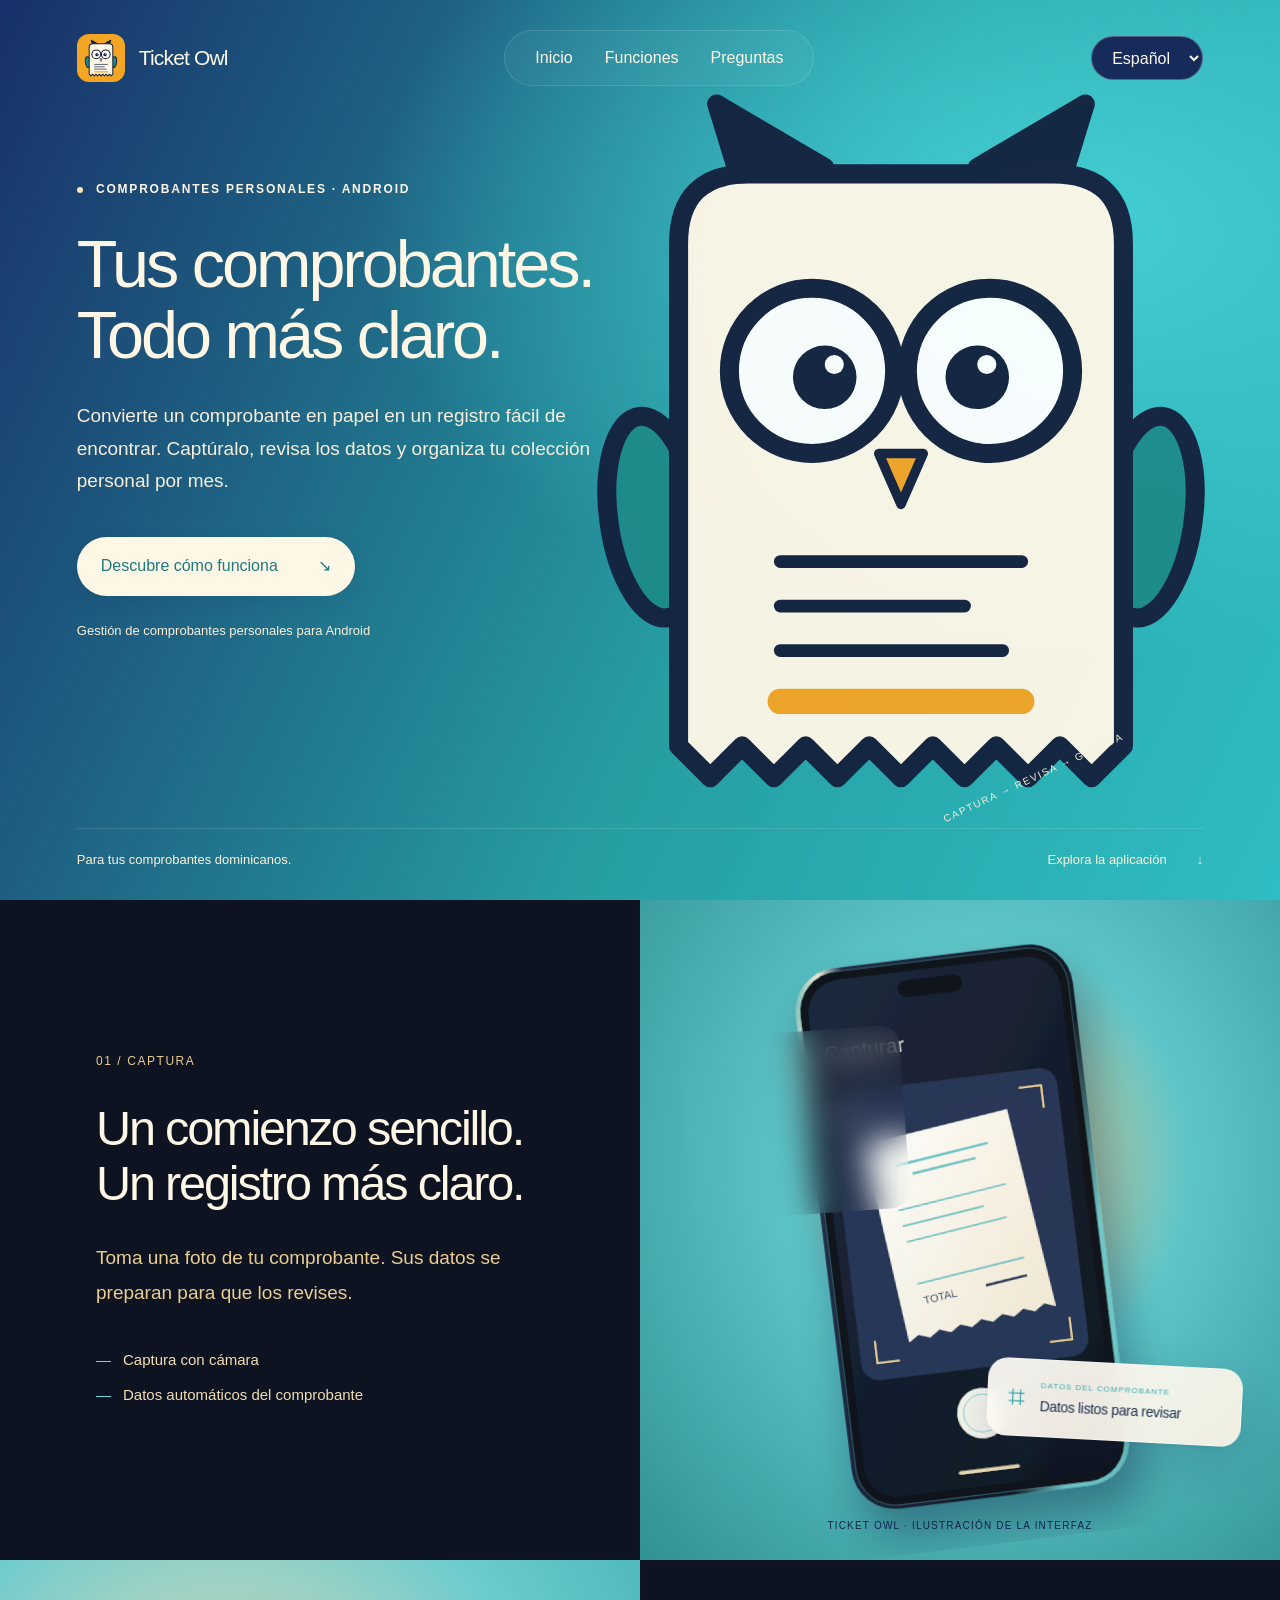
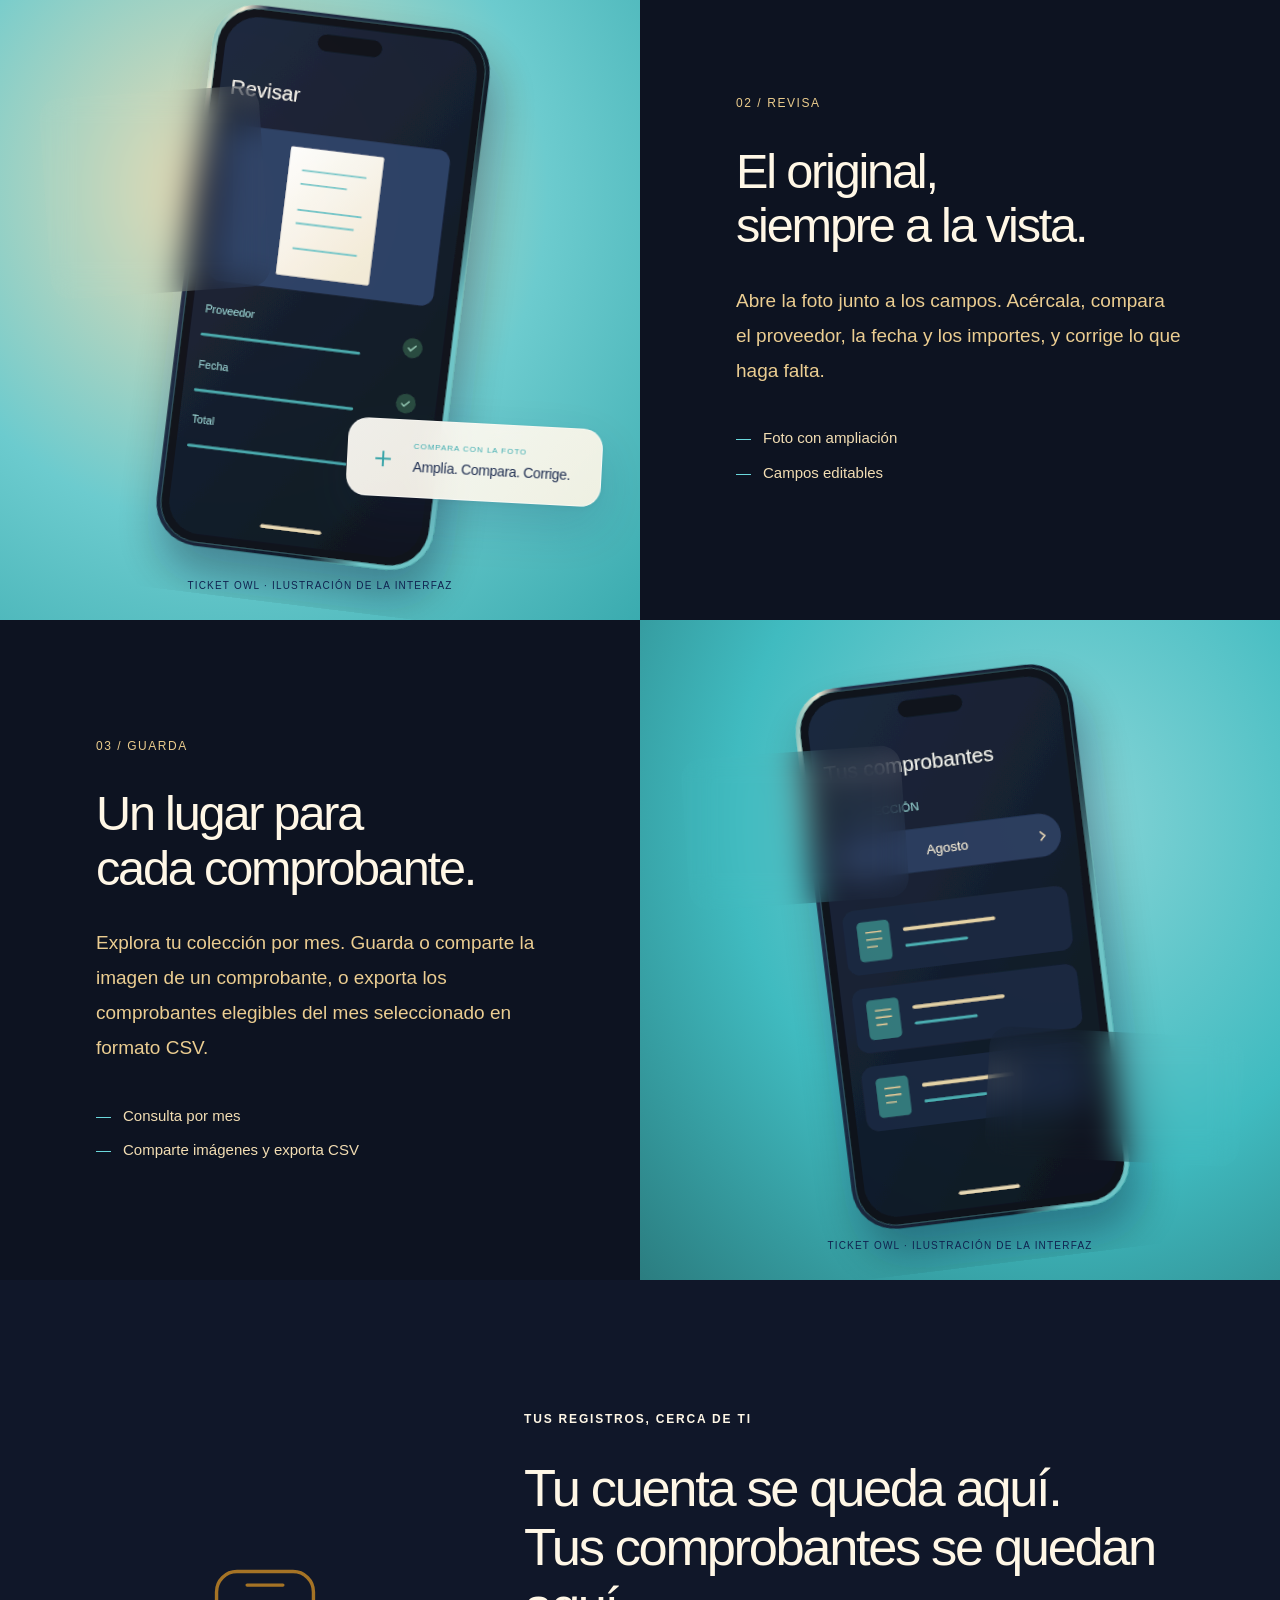
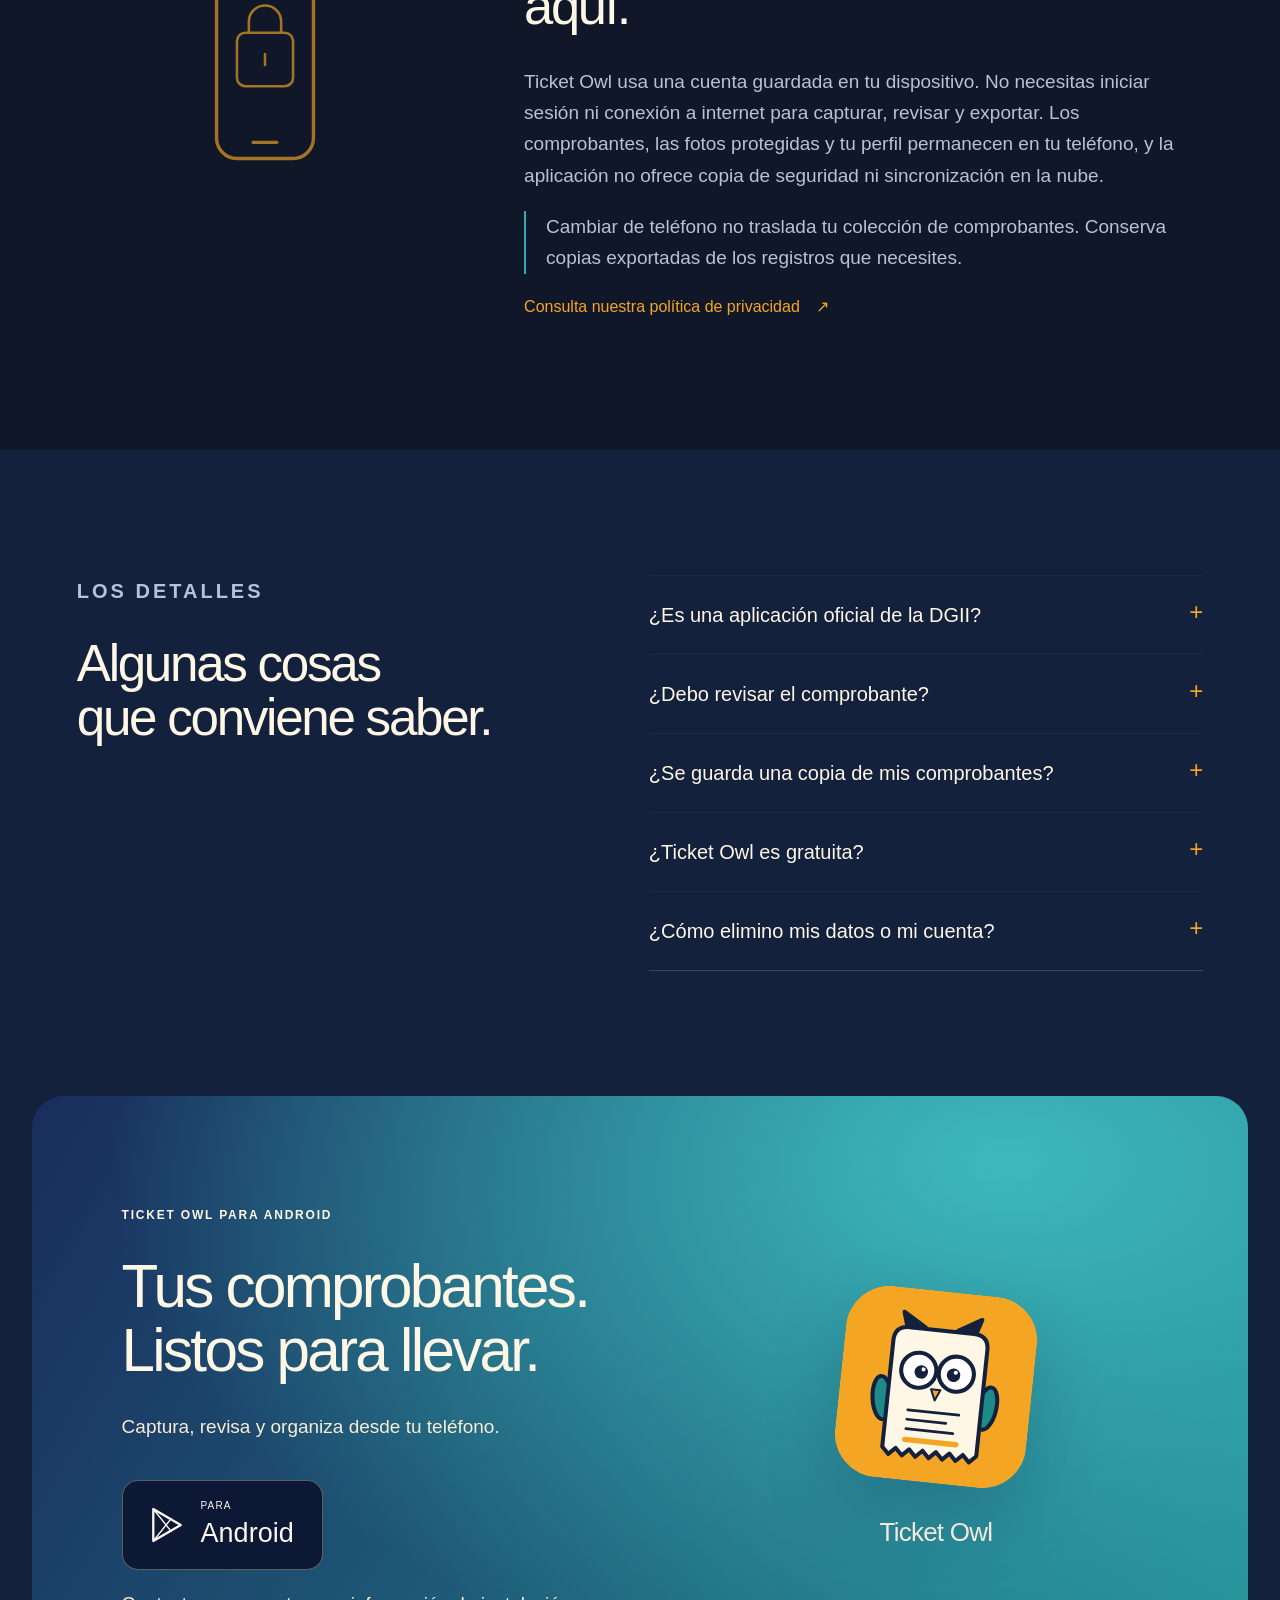
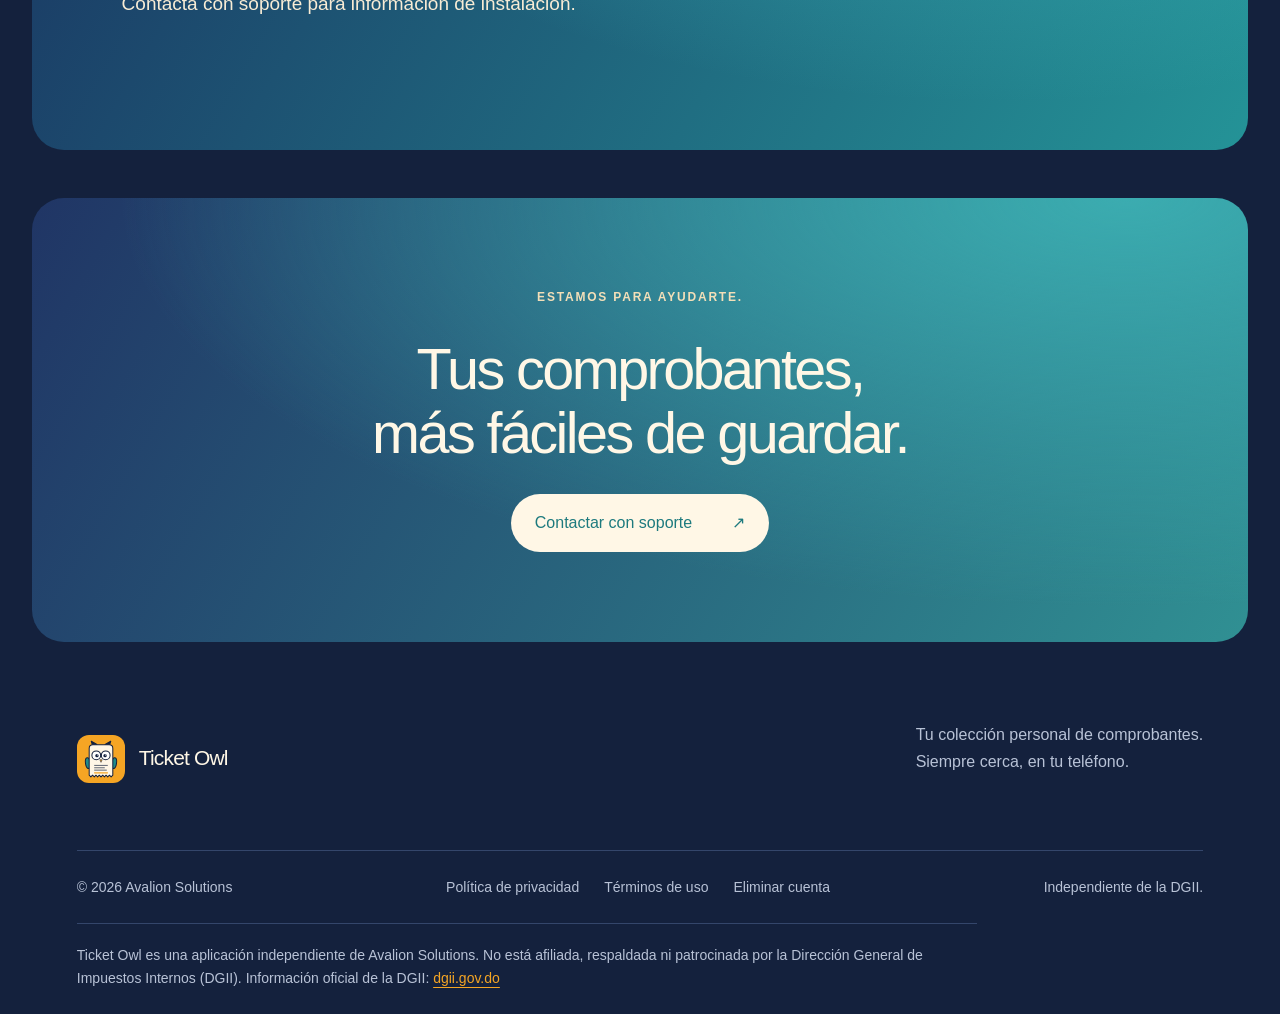
==== commit 93217345: "Rebrand site to Ticket Owl (0.2.0): owl art, palette, EN/ES copy, non-affiliation notice, delete-acc" ====
--- a/index.html
+++ b/index.html
@@ -1,7 +1,7 @@
 <!doctype html>
-<html lang="es"><head><meta charset="utf-8"><meta name="viewport" content="width=device-width,initial-scale=1"><meta name="description" content="Captura, revisa y organiza tus comprobantes personales dominicanos con DGII Scanner para Android."><meta name="theme-color" content="#101318"><title data-en>Tus comprobantes, más claros · DGII Scanner</title><link rel="icon" href="assets/favicon.svg" type="image/svg+xml"><link rel="stylesheet" href="styles.css?v=0.1.16"><link rel="canonical" href="https://dgii.pcgrid.org/"></head><body class=""><a class="skip" href="#main"><span data-en="Skip to content" data-es="Ir al contenido">Ir al contenido</span></a><header class="site-header"><a class="brand" href="index.html"><img class="brand-icon" src="assets/app-logo.svg" width="48" height="48" alt=""><span>DGII Scanner</span></a><nav aria-label="Navegación principal" data-label-es="Navegación principal" data-label-en="Main navigation"><a href="index.html#overview"><span data-en="Overview" data-es="Inicio">Inicio</span></a><a href="index.html#features"><span data-en="Features" data-es="Funciones">Funciones</span></a><a href="index.html#questions"><span data-en="FAQ" data-es="Preguntas">Preguntas</span></a></nav><label class="language-control"><span class="sr-only"><span data-en="Language" data-es="Idioma">Idioma</span></span><select aria-label="Idioma" id="language"><option value="es">Español</option><option value="en">English</option></select></label></header><main id="main"><section class="hero" id="overview"><div class="hero-copy"><p class="eyebrow"><span class="status-dot"></span> <span data-en="Personal receipts · Android" data-es="Comprobantes personales · Android">Comprobantes personales · Android</span></p><h1><span data-en="Your receipts." data-es="Tus comprobantes.">Tus comprobantes.</span><br><span data-en="In clear view." data-es="Todo más claro.">Todo más claro.</span></h1><p class="hero-description"><span data-en="Turn a paper receipt into a record you can find. Capture it, check the details, and keep your personal collection organized by month." data-es="Convierte un comprobante en papel en un registro fácil de encontrar. Captúralo, revisa los datos y organiza tu colección personal por mes.">Convierte un comprobante en papel en un registro fácil de encontrar. Captúralo, revisa los datos y organiza tu colección personal por mes.</span></p><div class="hero-actions"><a class="button button-light" href="#how-it-works"><span data-en="See how it works" data-es="Descubre cómo funciona">Descubre cómo funciona</span> <span aria-hidden="true">↘</span></a></div><p class="release-note"><span data-en="Personal receipt management for Android" data-es="Gestión de comprobantes personales para Android">Gestión de comprobantes personales para Android</span></p></div><div class="hero-art"><img src="assets/receipt-sculpture-es.svg" data-localized-art data-art-es="assets/receipt-sculpture-es.svg" data-art-en="assets/receipt-sculpture.svg" width="1000" height="1000" alt="Ilustración de un comprobante con proveedor, fecha, subtotal, ITBIS y total para revisar." data-alt-en="Illustration of a receipt with supplier, date, subtotal, ITBIS, and total fields for review." data-alt-es="Ilustración de un comprobante con proveedor, fecha, subtotal, ITBIS y total para revisar."><span class="art-caption"><span data-en="Capture → Review → Keep" data-es="Captura → Revisa → Guarda">Captura → Revisa → Guarda</span></span></div><div class="hero-bottom"><span><span data-en="Made for Dominican receipts." data-es="Para tus comprobantes dominicanos.">Para tus comprobantes dominicanos.</span></span><a href="#features"><span data-en="Explore the app" data-es="Explora la aplicación">Explora la aplicación</span> <span aria-hidden="true">↓</span></a></div></section>
-<div id="features"><div id="how-it-works"><section class="split-story " id="capture"><div class="story-copy"><p class="eyebrow"><span data-en="01 / Capture" data-es="01 / Captura">01 / Captura</span></p><h2><span data-en="A simpler start." data-es="Un comienzo sencillo.">Un comienzo sencillo.</span><br><span data-en="A clearer record." data-es="Un registro más claro.">Un registro más claro.</span></h2><p><span data-en="Take a photo of your receipt. Its details are prepared for your review." data-es="Toma una foto de tu comprobante. Sus datos se preparan para que los revises.">Toma una foto de tu comprobante. Sus datos se preparan para que los revises.</span></p><div class="story-details"><span><span data-en="Camera capture" data-es="Captura con cámara">Captura con cámara</span></span><span><span data-en="Automatic receipt details" data-es="Datos automáticos del comprobante">Datos automáticos del comprobante</span></span></div></div><div class="story-visual visual-capture"><div class="visual-scene"><img src="assets/capture-phone-es.svg" data-localized-art data-art-es="assets/capture-phone-es.svg" data-art-en="assets/capture-phone.svg" width="540" height="700" alt="Ilustración de la captura de un comprobante en un teléfono." data-alt-en="Illustration of the capture flow in a phone frame." data-alt-es="Ilustración de la captura de un comprobante en un teléfono." loading="lazy"><div class="data-layer layer-one"><span class="layer-label"><span data-en="FROM THE RECEIPT" data-es="DEL COMPROBANTE">DEL COMPROBANTE</span></span><strong><span data-en="Text recognition" data-es="Reconocimiento de texto">Reconocimiento de texto</span></strong><div class="scan-lines" aria-hidden="true"><i></i><i></i><i></i><b></b></div></div><div class="data-layer layer-two compact-layer"><span class="layer-icon" aria-hidden="true">⌗</span><div><span class="layer-label"><span data-en="RECEIPT DETAILS" data-es="DATOS DEL COMPROBANTE">DATOS DEL COMPROBANTE</span></span><strong><span data-en="Details, ready to review" data-es="Datos listos para revisar">Datos listos para revisar</span></strong></div></div></div><span class="visual-caption"><span data-en="DGII Scanner · Interface illustration" data-es="DGII Scanner · Ilustración de la interfaz">DGII Scanner · Ilustración de la interfaz</span></span></div></section><section class="split-story reverse" id="review"><div class="story-copy"><p class="eyebrow"><span data-en="02 / Review" data-es="02 / Revisa">02 / Revisa</span></p><h2><span data-en="The original," data-es="El original,">El original,</span><br><span data-en="always in view." data-es="siempre a la vista.">siempre a la vista.</span></h2><p><span data-en="Open the receipt photo alongside the fields. Zoom in, compare the supplier, date, and amounts, and correct anything that needs attention." data-es="Abre la foto junto a los campos. Acércala, compara el proveedor, la fecha y los importes, y corrige lo que haga falta.">Abre la foto junto a los campos. Acércala, compara el proveedor, la fecha y los importes, y corrige lo que haga falta.</span></p><div class="story-details"><span><span data-en="Zoomable receipt photo" data-es="Foto con ampliación">Foto con ampliación</span></span><span><span data-en="Editable receipt fields" data-es="Campos editables">Campos editables</span></span></div></div><div class="story-visual visual-review"><div class="visual-scene"><img src="assets/review-phone-es.svg" data-localized-art data-art-es="assets/review-phone-es.svg" data-art-en="assets/review-phone.svg" width="540" height="700" alt="Ilustración de la revisión de un comprobante en un teléfono." data-alt-en="Illustration of the review flow in a phone frame." data-alt-es="Ilustración de la revisión de un comprobante en un teléfono." loading="lazy"><div class="data-layer layer-one"><span class="layer-label"><span data-en="RECEIPT FIELDS" data-es="DATOS DEL COMPROBANTE">DATOS DEL COMPROBANTE</span></span><div class="field-row"><span><span data-en="Supplier" data-es="Proveedor">Proveedor</span></span><span class="field-check" aria-hidden="true">✓</span></div><div class="field-row"><span><span data-en="Date" data-es="Fecha">Fecha</span></span><span class="field-check" aria-hidden="true">✓</span></div><div class="field-row"><span>Total</span><span class="field-check" aria-hidden="true">✓</span></div></div><div class="data-layer layer-two compact-layer"><span class="layer-icon" aria-hidden="true">＋</span><div><span class="layer-label"><span data-en="PHOTO COMPARISON" data-es="COMPARA CON LA FOTO">COMPARA CON LA FOTO</span></span><strong><span data-en="Zoom. Compare. Correct." data-es="Amplía. Compara. Corrige.">Amplía. Compara. Corrige.</span></strong></div></div></div><span class="visual-caption"><span data-en="DGII Scanner · Interface illustration" data-es="DGII Scanner · Ilustración de la interfaz">DGII Scanner · Ilustración de la interfaz</span></span></div></section><section class="split-story " id="months"><div class="story-copy"><p class="eyebrow"><span data-en="03 / Keep" data-es="03 / Guarda">03 / Guarda</span></p><h2><span data-en="A place for" data-es="Un lugar para">Un lugar para</span><br><span data-en="every receipt." data-es="cada comprobante.">cada comprobante.</span></h2><p><span data-en="Browse your collection by month. Save or share a receipt image, or export eligible receipts from your selected month as CSV." data-es="Explora tu colección por mes. Guarda o comparte la imagen de un comprobante, o exporta los comprobantes elegibles del mes seleccionado en formato CSV.">Explora tu colección por mes. Guarda o comparte la imagen de un comprobante, o exporta los comprobantes elegibles del mes seleccionado en formato CSV.</span></p><div class="story-details"><span><span data-en="Monthly browsing" data-es="Consulta por mes">Consulta por mes</span></span><span><span data-en="Image sharing and CSV export" data-es="Comparte imágenes y exporta CSV">Comparte imágenes y exporta CSV</span></span></div></div><div class="story-visual visual-months"><div class="visual-scene"><img src="assets/months-phone-es.svg" data-localized-art data-art-es="assets/months-phone-es.svg" data-art-en="assets/months-phone.svg" width="540" height="700" alt="Ilustración de la colección mensual de comprobantes en un teléfono." data-alt-en="Illustration of the monthly collection flow in a phone frame." data-alt-es="Ilustración de la colección mensual de comprobantes en un teléfono." loading="lazy"><div class="data-layer layer-one"><span class="layer-label"><span data-en="YOUR COLLECTION" data-es="TU COLECCIÓN">TU COLECCIÓN</span></span><strong><span data-en="Month by month" data-es="Mes a mes">Mes a mes</span></strong><div class="month-parts" aria-hidden="true"><span>Jul</span><span class="selected-month"><span data-en="Aug" data-es="Ago">Ago</span></span><span>Sep</span></div></div><div class="data-layer layer-two"><span class="layer-label"><span data-en="KEEP WHAT YOU NEED" data-es="CONSERVA LO QUE NECESITAS">CONSERVA LO QUE NECESITAS</span></span><div class="export-parts"><span><span data-en="Receipt image" data-es="Imagen del comprobante">Imagen del comprobante</span> <b aria-hidden="true">↗</b></span><span><span data-en="Eligible records · CSV" data-es="Registros elegibles · CSV">Registros elegibles · CSV</span> <b aria-hidden="true">↓</b></span></div></div></div><span class="visual-caption"><span data-en="DGII Scanner · Interface illustration" data-es="DGII Scanner · Ilustración de la interfaz">DGII Scanner · Ilustración de la interfaz</span></span></div></section></div></div>
-<section class="storage section"><div class="storage-symbol" aria-hidden="true"><svg viewbox="0 0 200 240" fill="none"><rect x="43" y="10" width="114" height="220" rx="24" stroke="currentColor" stroke-width="4"></rect><path d="M79 26h42M86 211h28" stroke="currentColor" stroke-width="4" stroke-linecap="round"></path><rect x="67" y="82" width="66" height="63" rx="10" stroke="currentColor" stroke-width="3"></rect><path d="M81 82V69a19 19 0 0 1 38 0v13m-19 25v13" stroke="currentColor" stroke-width="3" stroke-linecap="round"></path></svg></div><div><p class="eyebrow"><span data-en="Your records, close to you" data-es="Tus registros, cerca de ti">Tus registros, cerca de ti</span></p><h2><span data-en="Your account travels." data-es="Tu cuenta te acompaña.">Tu cuenta te acompaña.</span><br><span data-en="Your receipts stay here." data-es="Tus comprobantes se quedan aquí.">Tus comprobantes se quedan aquí.</span></h2><p><span data-en="Sign in with email and password or Google. Your account identifies you and tracks your plan. Receipt records and original protected photos stay on your phone. When AI is enabled, an accepted image may be sent for extraction." data-es="Accede con correo y contraseña o con Google. Tu cuenta te identifica y registra tu plan. Los comprobantes y las fotos originales protegidas permanecen en tu teléfono. Al activar la IA, una imagen aceptada puede enviarse para su extracción.">Accede con correo y contraseña o con Google. Tu cuenta te identifica y registra tu plan. Los comprobantes y las fotos originales protegidas permanecen en tu teléfono. Al activar la IA, una imagen aceptada puede enviarse para su extracción.</span></p><p class="storage-callout"><span data-en="Signing in on another phone does not restore your receipt collection. Keep exports of records you need." data-es="Iniciar sesión en otro teléfono no restaura tu colección de comprobantes. Conserva copias exportadas de los registros que necesites.">Iniciar sesión en otro teléfono no restaura tu colección de comprobantes. Conserva copias exportadas de los registros que necesites.</span></p><a class="text-link" href="privacy.html"><span data-en="Read our privacy policy" data-es="Consulta nuestra política de privacidad">Consulta nuestra política de privacidad</span> <span aria-hidden="true">↗</span></a></div></section>
-<section class="plans section" id="plans"><p class="eyebrow"><span data-en="Individual users" data-es="Usuarios individuales">Usuarios individuales</span></p><h2><span data-en="Choose your monthly allowance." data-es="Elige tu capacidad mensual.">Elige tu capacidad mensual.</span></h2><p><span data-en="Choose the plan that fits your monthly receipt collection." data-es="Elige el plan que se adapta a tus comprobantes de cada mes.">Elige el plan que se adapta a tus comprobantes de cada mes.</span></p><div class="plans-grid"><article class="plan"><h3>Free</h3><p class="plan-price">$0</p><ul><li><span data-en="Unlimited on-device OCR" data-es="OCR ilimitado en el dispositivo">OCR ilimitado en el dispositivo</span></li><li><span data-en="25 receipts per month" data-es="25 comprobantes al mes">25 comprobantes al mes</span></li><li><span data-en="10 AI extractions per month" data-es="10 extracciones con IA al mes">10 extracciones con IA al mes</span></li><li><span data-en="Custom-column CSV" data-es="CSV con columnas de DGII Scanner">CSV con columnas de DGII Scanner</span></li></ul></article><article class="plan"><h3>Pro</h3><p class="plan-price">$9.99 USD / <span data-en="month" data-es="mes">mes</span></p><ul><li><span data-en="Unlimited on-device OCR" data-es="OCR ilimitado en el dispositivo">OCR ilimitado en el dispositivo</span></li><li><span data-en="50 receipts per month" data-es="50 comprobantes al mes">50 comprobantes al mes</span></li><li><span data-en="50 AI extractions per month" data-es="50 extracciones con IA al mes">50 extracciones con IA al mes</span></li><li><span data-en="CSV + DGII 606 TXT" data-es="CSV + TXT 606 para DGII">CSV + TXT 606 para DGII</span></li></ul></article><article class="plan"><h3>Max</h3><p class="plan-price">$99 USD · <span data-en="one time" data-es="pago único">pago único</span></p><ul><li><span data-en="Unlimited on-device OCR" data-es="OCR ilimitado en el dispositivo">OCR ilimitado en el dispositivo</span></li><li><span data-en="No monthly receipt quota" data-es="Sin límite mensual de comprobantes">Sin límite mensual de comprobantes</span></li><li><span data-en="100 AI extractions every month" data-es="100 extracciones con IA cada mes">100 extracciones con IA cada mes</span></li><li><span data-en="CSV + DGII 606 TXT" data-es="CSV + TXT 606 para DGII">CSV + TXT 606 para DGII</span></li></ul></article></div><p><span data-en="At the AI limit, continue with local OCR. Free users can upgrade to Pro for 50 AI extractions per month. All tiers retain a 5,000-receipt device storage cap." data-es="Al agotar el cupo de IA, continúa con OCR local. Los usuarios Free pueden pasar a Pro para obtener 50 extracciones con IA al mes. Todos los planes mantienen el límite de 5,000 comprobantes guardados por dispositivo.">Al agotar el cupo de IA, continúa con OCR local. Los usuarios Free pueden pasar a Pro para obtener 50 extracciones con IA al mes. Todos los planes mantienen el límite de 5,000 comprobantes guardados por dispositivo.</span></p></section>
-<section class="faq section" id="questions"><div class="section-heading"><p class="eyebrow"><span data-en="The details" data-es="Los detalles">Los detalles</span></p><h2><span data-en="A few things" data-es="Algunas cosas">Algunas cosas</span><br><span data-en="worth knowing." data-es="que conviene saber.">que conviene saber.</span></h2></div><div class="questions"><details><summary><span data-en="Is this an official DGII app?" data-es="¿Es una aplicación oficial de la DGII?">¿Es una aplicación oficial de la DGII?</span></summary><p><span data-en="No. DGII Scanner is an independent personal app by Avalion Solutions. It is not affiliated with or endorsed by DGII and does not file taxes or provide tax advice." data-es="No. DGII Scanner es una aplicación personal e independiente de Avalion Solutions. No está afiliada ni cuenta con el respaldo de la DGII; no presenta declaraciones ni ofrece asesoría fiscal.">No. DGII Scanner es una aplicación personal e independiente de Avalion Solutions. No está afiliada ni cuenta con el respaldo de la DGII; no presenta declaraciones ni ofrece asesoría fiscal.</span></p></details><details><summary><span data-en="Do I still need to check the receipt?" data-es="¿Debo revisar el comprobante?">¿Debo revisar el comprobante?</span></summary><p><span data-en="Yes. Automatic receipt extraction can be incomplete or incorrect. Review dates, amounts, and other details against the original before saving. Keep your original documents." data-es="Sí. La extracción automática puede contener errores u omisiones. Compara fechas, importes y demás datos con el original antes de guardar. Conserva los documentos originales.">Sí. La extracción automática puede contener errores u omisiones. Compara fechas, importes y demás datos con el original antes de guardar. Conserva los documentos originales.</span></p></details><details><summary><span data-en="Are my receipts backed up to my account?" data-es="¿Mi cuenta guarda una copia de mis comprobantes?">¿Mi cuenta guarda una copia de mis comprobantes?</span></summary><p><span data-en="No. Your account works across devices, but receipt photos and records remain on the phone. Clearing app data, uninstalling, device loss, or account deletion can make local records unavailable." data-es="No. Tu cuenta funciona en distintos dispositivos, pero las fotos y los registros permanecen en el teléfono. Borrar los datos, desinstalar, perder el dispositivo o eliminar la cuenta puede dejar los registros locales inaccesibles.">No. Tu cuenta funciona en distintos dispositivos, pero las fotos y los registros permanecen en el teléfono. Borrar los datos, desinstalar, perder el dispositivo o eliminar la cuenta puede dejar los registros locales inaccesibles.</span></p></details><details><summary><span data-en="Which plan is right for me?" data-es="¿Qué plan me conviene?">¿Qué plan me conviene?</span></summary><p><span data-en="Free covers up to 25 receipts each month. Pro adds a larger allowance for USD 9.99 per month. Max offers no monthly receipt quota for a single USD 99 payment. Compare AI allowances above and contact support if you need help choosing." data-es="Free cubre hasta 25 comprobantes al mes. Pro amplía tu capacidad por USD 9.99 al mes. Max ofrece comprobantes sin cupo mensual por un pago único de USD 99. Compara los cupos de IA y contacta con soporte si necesitas ayuda para elegir.">Free cubre hasta 25 comprobantes al mes. Pro amplía tu capacidad por USD 9.99 al mes. Max ofrece comprobantes sin cupo mensual por un pago único de USD 99. Compara los cupos de IA y contacta con soporte si necesitas ayuda para elegir.</span></p></details><details><summary><span data-en="How do I manage or delete my account?" data-es="¿Cómo administro o elimino mi cuenta?">¿Cómo administro o elimino mi cuenta?</span></summary><p><span data-en="Use Account management in the app for supported security settings, sign-out, and account deletion. You can also contact support from your account email to request deletion. See the" data-es="Usa la administración de cuenta de la aplicación para ajustar la seguridad, cerrar sesión o eliminar tu cuenta. También puedes solicitar la eliminación a soporte desde el correo de tu cuenta. Consulta la">Usa la administración de cuenta de la aplicación para ajustar la seguridad, cerrar sesión o eliminar tu cuenta. También puedes solicitar la eliminación a soporte desde el correo de tu cuenta. Consulta la</span> <a href="privacy.html#retention-and-deletion"><span data-en="privacy policy" data-es="política de privacidad">política de privacidad</span></a> <span data-en="for local records and retention details." data-es="para conocer los detalles sobre registros locales y conservación.">para conocer los detalles sobre registros locales y conservación.</span></p></details></div></section>
-<section class="download-section" id="download"><div class="download-copy"><p class="eyebrow"><span data-en="DGII Scanner for Android" data-es="DGII Scanner para Android">DGII Scanner para Android</span></p><h2><span data-en="Your receipts." data-es="Tus comprobantes.">Tus comprobantes.</span><br><span data-en="Ready to go." data-es="Listos para llevar.">Listos para llevar.</span></h2><p><span data-en="Capture, review, and organize from your phone." data-es="Captura, revisa y organiza desde tu teléfono.">Captura, revisa y organiza desde tu teléfono.</span></p><div class="play-badge" aria-disabled="true"><svg viewbox="0 0 28 32" aria-hidden="true"><path d="M2 2v28l24-14Z" fill="none" stroke="currentColor" stroke-width="2" stroke-linejoin="round"></path><path d="m2 2 16 20m-16 8L18 10" fill="none" stroke="currentColor" stroke-width="1.2"></path></svg><span><small><span data-en="FOR" data-es="PARA">PARA</span></small><strong>Android</strong></span></div><p class="download-note"><span data-en="Contact support for installation information." data-es="Contacta con soporte para información de instalación.">Contacta con soporte para información de instalación.</span></p></div><div class="download-art"><img src="assets/app-logo.svg" width="240" height="240" alt="Logotipo de DGII Scanner" data-alt-en="DGII Scanner app logo" data-alt-es="Logotipo de DGII Scanner"><span>DGII Scanner</span></div></section><section class="contact section" id="support"><p class="eyebrow"><span data-en="Here to help." data-es="Estamos para ayudarte.">Estamos para ayudarte.</span></p><h2><span data-en="Let’s make receipts" data-es="Tus comprobantes,">Tus comprobantes,</span><br><span data-en="easier to keep." data-es="más fáciles de guardar.">más fáciles de guardar.</span></h2><a class="button button-light" href="mailto:graptorx@gmail.com"><span data-en="Contact support" data-es="Contactar con soporte">Contactar con soporte</span> <span aria-hidden="true">↗</span></a></section></main><footer class="site-footer"><div class="footer-top"><a class="brand" href="index.html"><img class="brand-icon" src="assets/app-logo.svg" width="48" height="48" alt="">DGII Scanner</a><p><span data-en="Your personal receipt collection." data-es="Tu colección personal de comprobantes.">Tu colección personal de comprobantes.</span><br><span data-en="Kept close, on your phone." data-es="Siempre cerca, en tu teléfono.">Siempre cerca, en tu teléfono.</span></p></div><div class="footer-bottom"><span>© 2026 Avalion Solutions</span><nav aria-label="Información legal" data-label-es="Información legal" data-label-en="Legal"><a href="privacy.html"><span data-en="Privacy policy" data-es="Política de privacidad">Política de privacidad</span></a><a href="terms.html"><span data-en="Terms of use" data-es="Términos de uso">Términos de uso</span></a></nav><span><span data-en="Independent of DGII." data-es="Independiente de la DGII.">Independiente de la DGII.</span></span></div></footer><script src="language.js?v=0.1.16" defer></script><script src="motion.js?v=0.1.16" defer></script></body></html>
+<html lang="es"><head><meta charset="utf-8"><meta name="viewport" content="width=device-width,initial-scale=1"><meta name="description" content="Captura, revisa y organiza tus comprobantes personales dominicanos con Ticket Owl para Android."><meta name="theme-color" content="#14213D"><title data-en>Tus comprobantes, más claros · Ticket Owl</title><link rel="icon" href="assets/favicon.svg" type="image/svg+xml"><link rel="stylesheet" href="styles.css?v=0.2.0"><link rel="canonical" href="https://app.avalion.com.do/"></head><body class=""><a class="skip" href="#main"><span data-en="Skip to content" data-es="Ir al contenido">Ir al contenido</span></a><header class="site-header"><a class="brand" href="index.html"><img class="brand-icon" src="assets/app-logo.svg" width="48" height="48" alt=""><span>Ticket Owl</span></a><nav aria-label="Navegación principal" data-label-es="Navegación principal" data-label-en="Main navigation"><a href="index.html#overview"><span data-en="Overview" data-es="Inicio">Inicio</span></a><a href="index.html#features"><span data-en="Features" data-es="Funciones">Funciones</span></a><a href="index.html#questions"><span data-en="FAQ" data-es="Preguntas">Preguntas</span></a></nav><label class="language-control"><span class="sr-only"><span data-en="Language" data-es="Idioma">Idioma</span></span><select aria-label="Idioma" id="language"><option value="es">Español</option><option value="en">English</option></select></label></header><main id="main"><section class="hero" id="overview"><div class="hero-copy"><p class="eyebrow"><span class="status-dot"></span> <span data-en="Personal receipts · Android" data-es="Comprobantes personales · Android">Comprobantes personales · Android</span></p><h1><span data-en="Your receipts." data-es="Tus comprobantes.">Tus comprobantes.</span><br><span data-en="In clear view." data-es="Todo más claro.">Todo más claro.</span></h1><p class="hero-description"><span data-en="Turn a paper receipt into a record you can find. Capture it, check the details, and keep your personal collection organized by month." data-es="Convierte un comprobante en papel en un registro fácil de encontrar. Captúralo, revisa los datos y organiza tu colección personal por mes.">Convierte un comprobante en papel en un registro fácil de encontrar. Captúralo, revisa los datos y organiza tu colección personal por mes.</span></p><div class="hero-actions"><a class="button button-light" href="#how-it-works"><span data-en="See how it works" data-es="Descubre cómo funciona">Descubre cómo funciona</span> <span aria-hidden="true">↘</span></a></div><p class="release-note"><span data-en="Personal receipt management for Android" data-es="Gestión de comprobantes personales para Android">Gestión de comprobantes personales para Android</span></p></div><div class="hero-art"><img src="assets/owl-hero.svg" width="1000" height="1000" alt="Búho de Ticket Owl con forma de comprobante" data-alt-en="Ticket Owl mascot: an owl shaped like a receipt" data-alt-es="Búho de Ticket Owl con forma de comprobante"><span class="art-caption"><span data-en="Capture → Review → Keep" data-es="Captura → Revisa → Guarda">Captura → Revisa → Guarda</span></span></div><div class="hero-bottom"><span><span data-en="Made for Dominican receipts." data-es="Para tus comprobantes dominicanos.">Para tus comprobantes dominicanos.</span></span><a href="#features"><span data-en="Explore the app" data-es="Explora la aplicación">Explora la aplicación</span> <span aria-hidden="true">↓</span></a></div></section>
+<div id="features"><div id="how-it-works"><section class="split-story " id="capture"><div class="story-copy"><p class="eyebrow"><span data-en="01 / Capture" data-es="01 / Captura">01 / Captura</span></p><h2><span data-en="A simpler start." data-es="Un comienzo sencillo.">Un comienzo sencillo.</span><br><span data-en="A clearer record." data-es="Un registro más claro.">Un registro más claro.</span></h2><p><span data-en="Take a photo of your receipt. Its details are prepared for your review." data-es="Toma una foto de tu comprobante. Sus datos se preparan para que los revises.">Toma una foto de tu comprobante. Sus datos se preparan para que los revises.</span></p><div class="story-details"><span><span data-en="Camera capture" data-es="Captura con cámara">Captura con cámara</span></span><span><span data-en="Automatic receipt details" data-es="Datos automáticos del comprobante">Datos automáticos del comprobante</span></span></div></div><div class="story-visual visual-capture"><div class="visual-scene"><img src="assets/capture-phone-es.svg" data-localized-art data-art-es="assets/capture-phone-es.svg" data-art-en="assets/capture-phone.svg" width="540" height="700" alt="Ilustración de la captura de un comprobante en un teléfono." data-alt-en="Illustration of the capture flow in a phone frame." data-alt-es="Ilustración de la captura de un comprobante en un teléfono." loading="lazy"><div class="data-layer layer-one"><span class="layer-label"><span data-en="FROM THE RECEIPT" data-es="DEL COMPROBANTE">DEL COMPROBANTE</span></span><strong><span data-en="Text recognition" data-es="Reconocimiento de texto">Reconocimiento de texto</span></strong><div class="scan-lines" aria-hidden="true"><i></i><i></i><i></i><b></b></div></div><div class="data-layer layer-two compact-layer"><span class="layer-icon" aria-hidden="true">⌗</span><div><span class="layer-label"><span data-en="RECEIPT DETAILS" data-es="DATOS DEL COMPROBANTE">DATOS DEL COMPROBANTE</span></span><strong><span data-en="Details, ready to review" data-es="Datos listos para revisar">Datos listos para revisar</span></strong></div></div></div><span class="visual-caption"><span data-en="Ticket Owl · Interface illustration" data-es="Ticket Owl · Ilustración de la interfaz">Ticket Owl · Ilustración de la interfaz</span></span></div></section><section class="split-story reverse" id="review"><div class="story-copy"><p class="eyebrow"><span data-en="02 / Review" data-es="02 / Revisa">02 / Revisa</span></p><h2><span data-en="The original," data-es="El original,">El original,</span><br><span data-en="always in view." data-es="siempre a la vista.">siempre a la vista.</span></h2><p><span data-en="Open the receipt photo alongside the fields. Zoom in, compare the supplier, date, and amounts, and correct anything that needs attention." data-es="Abre la foto junto a los campos. Acércala, compara el proveedor, la fecha y los importes, y corrige lo que haga falta.">Abre la foto junto a los campos. Acércala, compara el proveedor, la fecha y los importes, y corrige lo que haga falta.</span></p><div class="story-details"><span><span data-en="Zoomable receipt photo" data-es="Foto con ampliación">Foto con ampliación</span></span><span><span data-en="Editable receipt fields" data-es="Campos editables">Campos editables</span></span></div></div><div class="story-visual visual-review"><div class="visual-scene"><img src="assets/review-phone-es.svg" data-localized-art data-art-es="assets/review-phone-es.svg" data-art-en="assets/review-phone.svg" width="540" height="700" alt="Ilustración de la revisión de un comprobante en un teléfono." data-alt-en="Illustration of the review flow in a phone frame." data-alt-es="Ilustración de la revisión de un comprobante en un teléfono." loading="lazy"><div class="data-layer layer-one"><span class="layer-label"><span data-en="RECEIPT FIELDS" data-es="DATOS DEL COMPROBANTE">DATOS DEL COMPROBANTE</span></span><div class="field-row"><span><span data-en="Supplier" data-es="Proveedor">Proveedor</span></span><span class="field-check" aria-hidden="true">✓</span></div><div class="field-row"><span><span data-en="Date" data-es="Fecha">Fecha</span></span><span class="field-check" aria-hidden="true">✓</span></div><div class="field-row"><span>Total</span><span class="field-check" aria-hidden="true">✓</span></div></div><div class="data-layer layer-two compact-layer"><span class="layer-icon" aria-hidden="true">＋</span><div><span class="layer-label"><span data-en="PHOTO COMPARISON" data-es="COMPARA CON LA FOTO">COMPARA CON LA FOTO</span></span><strong><span data-en="Zoom. Compare. Correct." data-es="Amplía. Compara. Corrige.">Amplía. Compara. Corrige.</span></strong></div></div></div><span class="visual-caption"><span data-en="Ticket Owl · Interface illustration" data-es="Ticket Owl · Ilustración de la interfaz">Ticket Owl · Ilustración de la interfaz</span></span></div></section><section class="split-story " id="months"><div class="story-copy"><p class="eyebrow"><span data-en="03 / Keep" data-es="03 / Guarda">03 / Guarda</span></p><h2><span data-en="A place for" data-es="Un lugar para">Un lugar para</span><br><span data-en="every receipt." data-es="cada comprobante.">cada comprobante.</span></h2><p><span data-en="Browse your collection by month. Save or share a receipt image, or export eligible receipts from your selected month as CSV." data-es="Explora tu colección por mes. Guarda o comparte la imagen de un comprobante, o exporta los comprobantes elegibles del mes seleccionado en formato CSV.">Explora tu colección por mes. Guarda o comparte la imagen de un comprobante, o exporta los comprobantes elegibles del mes seleccionado en formato CSV.</span></p><div class="story-details"><span><span data-en="Monthly browsing" data-es="Consulta por mes">Consulta por mes</span></span><span><span data-en="Image sharing and CSV export" data-es="Comparte imágenes y exporta CSV">Comparte imágenes y exporta CSV</span></span></div></div><div class="story-visual visual-months"><div class="visual-scene"><img src="assets/months-phone-es.svg" data-localized-art data-art-es="assets/months-phone-es.svg" data-art-en="assets/months-phone.svg" width="540" height="700" alt="Ilustración de la colección mensual de comprobantes en un teléfono." data-alt-en="Illustration of the monthly collection flow in a phone frame." data-alt-es="Ilustración de la colección mensual de comprobantes en un teléfono." loading="lazy"><div class="data-layer layer-one"><span class="layer-label"><span data-en="YOUR COLLECTION" data-es="TU COLECCIÓN">TU COLECCIÓN</span></span><strong><span data-en="Month by month" data-es="Mes a mes">Mes a mes</span></strong><div class="month-parts" aria-hidden="true"><span>Jul</span><span class="selected-month"><span data-en="Aug" data-es="Ago">Ago</span></span><span>Sep</span></div></div><div class="data-layer layer-two"><span class="layer-label"><span data-en="KEEP WHAT YOU NEED" data-es="CONSERVA LO QUE NECESITAS">CONSERVA LO QUE NECESITAS</span></span><div class="export-parts"><span><span data-en="Receipt image" data-es="Imagen del comprobante">Imagen del comprobante</span> <b aria-hidden="true">↗</b></span><span><span data-en="Eligible records · CSV" data-es="Registros elegibles · CSV">Registros elegibles · CSV</span> <b aria-hidden="true">↓</b></span></div></div></div><span class="visual-caption"><span data-en="Ticket Owl · Interface illustration" data-es="Ticket Owl · Ilustración de la interfaz">Ticket Owl · Ilustración de la interfaz</span></span></div></section></div></div>
+<section class="storage section"><div class="storage-symbol" aria-hidden="true"><svg viewbox="0 0 200 240" fill="none"><rect x="43" y="10" width="114" height="220" rx="24" stroke="currentColor" stroke-width="4"></rect><path d="M79 26h42M86 211h28" stroke="currentColor" stroke-width="4" stroke-linecap="round"></path><rect x="67" y="82" width="66" height="63" rx="10" stroke="currentColor" stroke-width="3"></rect><path d="M81 82V69a19 19 0 0 1 38 0v13m-19 25v13" stroke="currentColor" stroke-width="3" stroke-linecap="round"></path></svg></div><div><p class="eyebrow"><span data-en="Your records, close to you" data-es="Tus registros, cerca de ti">Tus registros, cerca de ti</span></p><h2><span data-en="Your account stays here." data-es="Tu cuenta se queda aquí.">Tu cuenta se queda aquí.</span><br><span data-en="Your receipts stay here." data-es="Tus comprobantes se quedan aquí.">Tus comprobantes se quedan aquí.</span></h2><p><span data-en="Ticket Owl uses an account stored on your device. No sign-in or internet connection is required to capture, review and export. Receipt records, protected photos and your profile stay on your phone, and the app has no cloud backup or synchronization." data-es="Ticket Owl usa una cuenta guardada en tu dispositivo. No necesitas iniciar sesión ni conexión a internet para capturar, revisar y exportar. Los comprobantes, las fotos protegidas y tu perfil permanecen en tu teléfono, y la aplicación no ofrece copia de seguridad ni sincronización en la nube.">Ticket Owl usa una cuenta guardada en tu dispositivo. No necesitas iniciar sesión ni conexión a internet para capturar, revisar y exportar. Los comprobantes, las fotos protegidas y tu perfil permanecen en tu teléfono, y la aplicación no ofrece copia de seguridad ni sincronización en la nube.</span></p><p class="storage-callout"><span data-en="Moving to another phone does not move your receipt collection. Keep exports of records you need." data-es="Cambiar de teléfono no traslada tu colección de comprobantes. Conserva copias exportadas de los registros que necesites.">Cambiar de teléfono no traslada tu colección de comprobantes. Conserva copias exportadas de los registros que necesites.</span></p><a class="text-link" href="privacy.html"><span data-en="Read our privacy policy" data-es="Consulta nuestra política de privacidad">Consulta nuestra política de privacidad</span> <span aria-hidden="true">↗</span></a></div></section>
+
+<section class="faq section" id="questions"><div class="section-heading"><p class="eyebrow"><span data-en="The details" data-es="Los detalles">Los detalles</span></p><h2><span data-en="A few things" data-es="Algunas cosas">Algunas cosas</span><br><span data-en="worth knowing." data-es="que conviene saber.">que conviene saber.</span></h2></div><div class="questions"><details><summary><span data-en="Is this an official DGII app?" data-es="¿Es una aplicación oficial de la DGII?">¿Es una aplicación oficial de la DGII?</span></summary><p><span data-en="No. Ticket Owl is an independent personal app by Avalion Solutions. It is not affiliated with or endorsed by DGII and does not file taxes or provide tax advice." data-es="No. Ticket Owl es una aplicación personal e independiente de Avalion Solutions. No está afiliada ni cuenta con el respaldo de la DGII; no presenta declaraciones ni ofrece asesoría fiscal.">No. Ticket Owl es una aplicación personal e independiente de Avalion Solutions. No está afiliada ni cuenta con el respaldo de la DGII; no presenta declaraciones ni ofrece asesoría fiscal.</span></p></details><details><summary><span data-en="Do I still need to check the receipt?" data-es="¿Debo revisar el comprobante?">¿Debo revisar el comprobante?</span></summary><p><span data-en="Yes. Automatic receipt extraction can be incomplete or incorrect. Review dates, amounts, and other details against the original before saving. Keep your original documents." data-es="Sí. La extracción automática puede contener errores u omisiones. Compara fechas, importes y demás datos con el original antes de guardar. Conserva los documentos originales.">Sí. La extracción automática puede contener errores u omisiones. Compara fechas, importes y demás datos con el original antes de guardar. Conserva los documentos originales.</span></p></details><details><summary><span data-en="Are my receipts backed up?" data-es="¿Se guarda una copia de mis comprobantes?">¿Se guarda una copia de mis comprobantes?</span></summary><p><span data-en="No. Receipt photos and records remain on your phone. Clearing app data, uninstalling, or losing the device can make local records unavailable. Export what you need to keep." data-es="No. Las fotos y los registros permanecen en tu teléfono. Borrar los datos, desinstalar o perder el dispositivo puede dejar los registros locales inaccesibles. Exporta lo que necesites conservar.">No. Las fotos y los registros permanecen en tu teléfono. Borrar los datos, desinstalar o perder el dispositivo puede dejar los registros locales inaccesibles. Exporta lo que necesites conservar.</span></p></details><details><summary><span data-en="Is Ticket Owl free?" data-es="¿Ticket Owl es gratuita?">¿Ticket Owl es gratuita?</span></summary><p><span data-en="The app is free to download and use for capturing, reviewing and exporting your own receipts. It has no purchases or subscriptions." data-es="La aplicación es gratuita para capturar, revisar y exportar tus propios comprobantes. No incluye compras ni suscripciones.">La aplicación es gratuita para capturar, revisar y exportar tus propios comprobantes. No incluye compras ni suscripciones.</span></p></details><details><summary><span data-en="How do I delete my data or account?" data-es="¿Cómo elimino mis datos o mi cuenta?">¿Cómo elimino mis datos o mi cuenta?</span></summary><p><span data-en="Delete your receipts from Profile in the app, or uninstall the app or clear its data in Android settings. You can also send a request to support. See the" data-es="Elimina tus comprobantes desde Perfil en la aplicación, o desinstala la aplicación o borra sus datos en los ajustes de Android. También puedes enviar una solicitud a soporte. Consulta las">Elimina tus comprobantes desde Perfil en la aplicación, o desinstala la aplicación o borra sus datos en los ajustes de Android. También puedes enviar una solicitud a soporte. Consulta las</span> <a href="delete-account.html"><span data-en="account and data deletion instructions" data-es="instrucciones para eliminar cuenta y datos">instrucciones para eliminar cuenta y datos</span></a> <span data-en="." data-es=".">.</span></p></details></div></section>
+<section class="download-section" id="download"><div class="download-copy"><p class="eyebrow"><span data-en="Ticket Owl for Android" data-es="Ticket Owl para Android">Ticket Owl para Android</span></p><h2><span data-en="Your receipts." data-es="Tus comprobantes.">Tus comprobantes.</span><br><span data-en="Ready to go." data-es="Listos para llevar.">Listos para llevar.</span></h2><p><span data-en="Capture, review, and organize from your phone." data-es="Captura, revisa y organiza desde tu teléfono.">Captura, revisa y organiza desde tu teléfono.</span></p><div class="play-badge" aria-disabled="true"><svg viewbox="0 0 28 32" aria-hidden="true"><path d="M2 2v28l24-14Z" fill="none" stroke="currentColor" stroke-width="2" stroke-linejoin="round"></path><path d="m2 2 16 20m-16 8L18 10" fill="none" stroke="currentColor" stroke-width="1.2"></path></svg><span><small><span data-en="FOR" data-es="PARA">PARA</span></small><strong>Android</strong></span></div><p class="download-note"><span data-en="Contact support for installation information." data-es="Contacta con soporte para información de instalación.">Contacta con soporte para información de instalación.</span></p></div><div class="download-art"><img src="assets/app-logo.svg" width="240" height="240" alt="Logotipo de Ticket Owl" data-alt-en="Ticket Owl app logo" data-alt-es="Logotipo de Ticket Owl"><span>Ticket Owl</span></div></section><section class="contact section" id="support"><p class="eyebrow"><span data-en="Here to help." data-es="Estamos para ayudarte.">Estamos para ayudarte.</span></p><h2><span data-en="Let’s make receipts" data-es="Tus comprobantes,">Tus comprobantes,</span><br><span data-en="easier to keep." data-es="más fáciles de guardar.">más fáciles de guardar.</span></h2><a class="button button-light" href="mailto:graptorx@gmail.com"><span data-en="Contact support" data-es="Contactar con soporte">Contactar con soporte</span> <span aria-hidden="true">↗</span></a></section></main><footer class="site-footer"><div class="footer-top"><a class="brand" href="index.html"><img class="brand-icon" src="assets/app-logo.svg" width="48" height="48" alt="">Ticket Owl</a><p><span data-en="Your personal receipt collection." data-es="Tu colección personal de comprobantes.">Tu colección personal de comprobantes.</span><br><span data-en="Kept close, on your phone." data-es="Siempre cerca, en tu teléfono.">Siempre cerca, en tu teléfono.</span></p></div><div class="footer-bottom"><span>© 2026 Avalion Solutions</span><nav aria-label="Información legal" data-label-es="Información legal" data-label-en="Legal"><a href="privacy.html"><span data-en="Privacy policy" data-es="Política de privacidad">Política de privacidad</span></a><a href="terms.html"><span data-en="Terms of use" data-es="Términos de uso">Términos de uso</span></a><a href="delete-account.html"><span data-en="Delete account" data-es="Eliminar cuenta">Eliminar cuenta</span></a></nav><span><span data-en="Independent of DGII." data-es="Independiente de la DGII.">Independiente de la DGII.</span></span></div><p class="non-affiliation" id="non-affiliation"><span data-en="Ticket Owl is an independent app by Avalion Solutions. It is not affiliated with, endorsed by or sponsored by the Dirección General de Impuestos Internos (DGII). Official DGII information:" data-es="Ticket Owl es una aplicación independiente de Avalion Solutions. No está afiliada, respaldada ni patrocinada por la Dirección General de Impuestos Internos (DGII). Información oficial de la DGII:">Ticket Owl es una aplicación independiente de Avalion Solutions. No está afiliada, respaldada ni patrocinada por la Dirección General de Impuestos Internos (DGII). Información oficial de la DGII:</span> <a href="https://dgii.gov.do" rel="noopener">dgii.gov.do</a></p></footer><script src="language.js?v=0.2.0" defer></script><script src="motion.js?v=0.2.0" defer></script></body></html>
--- a/styles.css
+++ b/styles.css
@@ -1,23 +1,23 @@
-/* DGII Scanner 0.1.5 — original implementation; Finpage visual reference. */
-:root{--ink:#101318;--panel:#1b2028;--line:#313946;--muted:#aab5c3;--white:#f3f6fa;--blue:#2563eb;--light-blue:#68a7ff;--paper:#f6f8fc;--body:#334155;--space:clamp(24px,6vw,100px)}
-*{box-sizing:border-box}html{scroll-behavior:smooth;scroll-padding-top:35px}body{margin:0;background:var(--ink);color:var(--white);font:16px/1.65 Arial,Helvetica,sans-serif;-webkit-font-smoothing:antialiased}a{color:inherit;text-decoration:none}a:hover{text-decoration:underline;text-underline-offset:5px}a:focus-visible,summary:focus-visible{outline:3px solid var(--light-blue);outline-offset:7px}img{display:block;max-width:100%;height:auto}p{margin:0 0 20px}h1,h2,h3{font-weight:400;line-height:1.06;letter-spacing:-.045em;margin:0}h1{font-size:clamp(52px,6.8vw,104px)}h2{font-size:clamp(38px,4.7vw,70px)}h3{font-size:27px;letter-spacing:-.025em}a,summary{touch-action:manipulation}.skip{position:fixed;top:10px;left:20px;background:white;color:var(--ink);padding:12px;z-index:10;transform:translateY(-160%)}.skip:focus{transform:none}.site-header{position:absolute;z-index:3;top:0;left:0;width:100%;display:flex;align-items:center;justify-content:space-between;gap:24px;padding:30px var(--space)}.brand{display:flex;align-items:center;gap:10px;font-size:23px;font-weight:700;letter-spacing:-.04em;white-space:nowrap}.brand-icon{width:30px;height:34px;flex-shrink:0}.site-header nav{display:flex;gap:32px;padding:14px 30px;border:1px solid #ffffff30;border-radius:100px;background:#ffffff12;backdrop-filter:blur(14px);font-size:14px}.header-contact{font-size:14px;display:flex;gap:16px;align-items:center}.hero{position:relative;min-height:820px;height:min(960px,100svh);padding:180px var(--space) 100px;background:linear-gradient(120deg,#173b84 0%,#194cad 30%,#2563eb 63%,#1c4caf 100%);overflow:hidden;isolation:isolate}.hero-copy{position:relative;z-index:1;max-width:650px}.eyebrow{font-size:11px;letter-spacing:.15em;text-transform:uppercase;font-weight:600;margin-bottom:30px;line-height:1.6}.status-dot{display:inline-block;height:6px;width:6px;background:#b8d6ff;border-radius:50%;margin-right:8px;vertical-align:middle}.hero h1{margin-bottom:30px}.hero-description{font-size:17px;line-height:1.7;max-width:430px;color:#e4edff}.hero-actions{display:flex;gap:28px;align-items:center;flex-wrap:wrap;margin:40px 0 24px}.button{display:inline-flex;justify-content:space-between;align-items:center;gap:40px;padding:16px 24px;border-radius:100px;font-size:14px;min-height:52px}.button-light{background:var(--white);color:#173b84}.button:hover{background:#dbeafe;text-decoration:none}.text-link{display:inline-flex;align-items:center;gap:16px;font-size:14px}.release-note{font-size:11px;color:#d5e4ff}.hero-art{position:absolute;right:-50px;top:15px;width:min(67vw,1000px);z-index:0;pointer-events:none}.hero-art img{width:100%}.art-caption{position:absolute;bottom:10%;right:23%;font-size:10px;letter-spacing:.16em;text-transform:uppercase;transform:rotate(-25deg);color:#dbeafe}.hero-bottom{position:absolute;bottom:30px;left:var(--space);right:var(--space);display:flex;justify-content:space-between;border-top:1px solid #ffffff35;padding-top:20px;font-size:12px;color:#dbeafe}.hero-bottom a{display:flex;gap:30px}.section{padding:110px var(--space);max-width:1600px;margin:0 auto}.intro{display:grid;grid-template-columns:1fr 1fr;gap:100px;background:var(--paper);color:var(--ink);max-width:none}.section-heading .eyebrow{color:var(--muted)}.intro .eyebrow{color:#475569}.intro-copy{max-width:530px;padding-top:45px;color:var(--body)}.large-copy{font-size:26px;line-height:1.4;letter-spacing:-.025em;color:var(--ink)}.feature-links{display:grid;grid-template-columns:1fr 1fr;margin-top:30px;gap:0 30px}.feature-links span{font-size:13px;padding:16px 0;border-top:1px solid #cbd5e1}.workflow{display:grid;grid-template-columns:1fr 1.15fr;gap:90px}.section-heading>p:last-child{color:var(--muted);margin-top:28px}.steps{margin:0;padding:0;list-style:none}.steps li{display:flex;gap:25px;padding:30px 0;border-top:1px solid var(--line)}.steps li:first-child{padding-top:0;border:0}.step-number{font-size:12px;color:var(--light-blue);margin-top:6px;font-family:monospace}.steps h3{margin-bottom:15px}.steps p{color:var(--muted);max-width:460px;font-size:15px}.step-label{font-size:10px;color:var(--light-blue);letter-spacing:.08em;text-transform:uppercase}.storage{background:#1b2028;display:grid;grid-template-columns:1fr 1.7fr;gap:90px;border-block:1px solid var(--line);max-width:none}.storage>div:last-child{max-width:700px}.storage h2{margin-bottom:30px}.storage p:not(.eyebrow){color:var(--muted);max-width:590px}.storage-symbol{display:grid;place-items:center;color:var(--light-blue)}.storage-symbol svg{width:230px;max-width:80%}.storage-callout{border-left:2px solid var(--light-blue);padding-left:20px;font-size:14px}.storage .text-link{color:var(--light-blue)}.faq{display:grid;grid-template-columns:1fr 1.15fr;gap:90px}.faq .section-heading a{color:var(--light-blue);font-size:14px}.questions details{border-top:1px solid var(--line);padding:24px 0}.questions details:last-child{border-bottom:1px solid var(--line)}summary{cursor:pointer;position:relative;list-style:none;padding-right:35px;font-size:17px;line-height:1.5}summary::-webkit-details-marker{display:none}summary::after{content:'+';position:absolute;right:0;top:0;font-size:24px;color:var(--light-blue);line-height:1}details[open] summary::after{content:'−'}.questions details p{color:var(--muted);font-size:14px;padding-top:20px;max-width:520px;margin-bottom:0}.questions details a{text-decoration:underline;color:var(--light-blue)}.contact{background:#2563eb;max-width:none;text-align:center;padding-block:90px}.contact h2{margin-bottom:32px}.contact>p:last-child{font-size:12px;color:#dbeafe;margin:20px 0 0}.site-footer{padding:65px var(--space) 25px}.footer-top{display:flex;align-items:flex-start;justify-content:space-between;gap:30px;padding-bottom:55px}.footer-top p{font-size:14px;color:var(--muted)}.footer-top>a:last-child{font-size:14px}.footer-bottom{display:flex;align-items:center;justify-content:space-between;gap:25px;flex-wrap:wrap;border-top:1px solid var(--line);padding-top:25px;font-size:11px;color:var(--muted)}.footer-bottom nav{display:flex;gap:25px}.policy-page{background:var(--paper);color:var(--ink)}.policy-page .site-header{position:relative;background:var(--ink);color:var(--white)}.policy-page .site-footer{background:var(--ink);color:var(--white)}.policy{padding:75px var(--space) 100px;max-width:1400px;margin:auto}.policy-heading{padding-bottom:50px;border-bottom:1px solid #cbd5e1}.policy-heading h1{font-size:clamp(48px,6vw,80px);margin-bottom:25px}.policy-heading .eyebrow{color:#475569}.policy-heading .large-copy{max-width:650px}.policy-date{font-size:12px;color:#475569}.policy-layout{display:grid;grid-template-columns:240px 1fr;gap:70px;padding-top:55px}.policy-layout aside nav{position:sticky;top:30px;display:flex;flex-direction:column;gap:14px;font-size:13px}.policy-layout aside .eyebrow{color:#475569;margin-bottom:10px}.policy-layout article{color:var(--body);max-width:750px}.policy-layout article h2{color:var(--ink);font-size:28px;margin:44px 0 20px;letter-spacing:-.025em;scroll-margin-top:35px}.policy-layout article h2:first-child{margin-top:0}.policy-layout article a{color:#1d4ed8;text-decoration:underline;text-underline-offset:3px}.policy-layout article li{margin-bottom:18px}.policy-layout article ul{padding-left:22px}
+/* Ticket Owl (formerly DGII Scanner) 0.1.5 — original implementation; Finpage visual reference. */
+:root{--ink:#14213D;--panel:#1b2c4e;--line:#34466b;--muted:#b8c2d6;--white:#FFF7E6;--blue:#1F8A8A;--light-blue:#F5A524;--paper:#FFF7E6;--body:#334155;--space:clamp(24px,6vw,100px)}
+*{box-sizing:border-box}html{scroll-behavior:smooth;scroll-padding-top:35px}body{margin:0;background:var(--ink);color:var(--white);font:16px/1.65 Arial,Helvetica,sans-serif;-webkit-font-smoothing:antialiased}a{color:inherit;text-decoration:none}a:hover{text-decoration:underline;text-underline-offset:5px}a:focus-visible,summary:focus-visible{outline:3px solid var(--light-blue);outline-offset:7px}img{display:block;max-width:100%;height:auto}p{margin:0 0 20px}h1,h2,h3{font-weight:400;line-height:1.06;letter-spacing:-.045em;margin:0}h1{font-size:clamp(52px,6.8vw,104px)}h2{font-size:clamp(38px,4.7vw,70px)}h3{font-size:27px;letter-spacing:-.025em}a,summary{touch-action:manipulation}.skip{position:fixed;top:10px;left:20px;background:white;color:var(--ink);padding:12px;z-index:10;transform:translateY(-160%)}.skip:focus{transform:none}.site-header{position:absolute;z-index:3;top:0;left:0;width:100%;display:flex;align-items:center;justify-content:space-between;gap:24px;padding:30px var(--space)}.brand{display:flex;align-items:center;gap:10px;font-size:23px;font-weight:700;letter-spacing:-.04em;white-space:nowrap}.brand-icon{width:30px;height:34px;flex-shrink:0}.site-header nav{display:flex;gap:32px;padding:14px 30px;border:1px solid #ffffff30;border-radius:100px;background:#ffffff12;backdrop-filter:blur(14px);font-size:14px}.header-contact{font-size:14px;display:flex;gap:16px;align-items:center}.hero{position:relative;min-height:820px;height:min(960px,100svh);padding:180px var(--space) 100px;background:linear-gradient(120deg,#1d7a7e 0%,#269ca0 30%,#3ecdd2 63%,#27a0a4 100%);overflow:hidden;isolation:isolate}.hero-copy{position:relative;z-index:1;max-width:650px}.eyebrow{font-size:11px;letter-spacing:.15em;text-transform:uppercase;font-weight:600;margin-bottom:30px;line-height:1.6}.status-dot{display:inline-block;height:6px;width:6px;background:#fbe6bc;border-radius:50%;margin-right:8px;vertical-align:middle}.hero h1{margin-bottom:30px}.hero-description{font-size:17px;line-height:1.7;max-width:430px;color:#fef6e5}.hero-actions{display:flex;gap:28px;align-items:center;flex-wrap:wrap;margin:40px 0 24px}.button{display:inline-flex;justify-content:space-between;align-items:center;gap:40px;padding:16px 24px;border-radius:100px;font-size:14px;min-height:52px}.button-light{background:var(--white);color:#1d7a7e}.button:hover{background:#fdf2dc;text-decoration:none}.text-link{display:inline-flex;align-items:center;gap:16px;font-size:14px}.release-note{font-size:11px;color:#fdf0d7}.hero-art{position:absolute;right:-50px;top:15px;width:min(67vw,1000px);z-index:0;pointer-events:none}.hero-art img{width:100%}.art-caption{position:absolute;bottom:10%;right:23%;font-size:10px;letter-spacing:.16em;text-transform:uppercase;transform:rotate(-25deg);color:#fdf2dc}.hero-bottom{position:absolute;bottom:30px;left:var(--space);right:var(--space);display:flex;justify-content:space-between;border-top:1px solid #ffffff35;padding-top:20px;font-size:12px;color:#fdf2dc}.hero-bottom a{display:flex;gap:30px}.section{padding:110px var(--space);max-width:1600px;margin:0 auto}.intro{display:grid;grid-template-columns:1fr 1fr;gap:100px;background:var(--paper);color:var(--ink);max-width:none}.section-heading .eyebrow{color:var(--muted)}.intro .eyebrow{color:#2c8184}.intro-copy{max-width:530px;padding-top:45px;color:var(--body)}.large-copy{font-size:26px;line-height:1.4;letter-spacing:-.025em;color:var(--ink)}.feature-links{display:grid;grid-template-columns:1fr 1fr;margin-top:30px;gap:0 30px}.feature-links span{font-size:13px;padding:16px 0;border-top:1px solid #f3e0b9}.workflow{display:grid;grid-template-columns:1fr 1.15fr;gap:90px}.section-heading>p:last-child{color:var(--muted);margin-top:28px}.steps{margin:0;padding:0;list-style:none}.steps li{display:flex;gap:25px;padding:30px 0;border-top:1px solid var(--line)}.steps li:first-child{padding-top:0;border:0}.step-number{font-size:12px;color:var(--light-blue);margin-top:6px;font-family:monospace}.steps h3{margin-bottom:15px}.steps p{color:var(--muted);max-width:460px;font-size:15px}.step-label{font-size:10px;color:var(--light-blue);letter-spacing:.08em;text-transform:uppercase}.storage{background:#121b31;display:grid;grid-template-columns:1fr 1.7fr;gap:90px;border-block:1px solid var(--line);max-width:none}.storage>div:last-child{max-width:700px}.storage h2{margin-bottom:30px}.storage p:not(.eyebrow){color:var(--muted);max-width:590px}.storage-symbol{display:grid;place-items:center;color:var(--light-blue)}.storage-symbol svg{width:230px;max-width:80%}.storage-callout{border-left:2px solid var(--light-blue);padding-left:20px;font-size:14px}.storage .text-link{color:var(--light-blue)}.faq{display:grid;grid-template-columns:1fr 1.15fr;gap:90px}.faq .section-heading a{color:var(--light-blue);font-size:14px}.questions details{border-top:1px solid var(--line);padding:24px 0}.questions details:last-child{border-bottom:1px solid var(--line)}summary{cursor:pointer;position:relative;list-style:none;padding-right:35px;font-size:17px;line-height:1.5}summary::-webkit-details-marker{display:none}summary::after{content:'+';position:absolute;right:0;top:0;font-size:24px;color:var(--light-blue);line-height:1}details[open] summary::after{content:'−'}.questions details p{color:var(--muted);font-size:14px;padding-top:20px;max-width:520px;margin-bottom:0}.questions details a{text-decoration:underline;color:var(--light-blue)}.contact{background:#3ecdd2;max-width:none;text-align:center;padding-block:90px}.contact h2{margin-bottom:32px}.contact>p:last-child{font-size:12px;color:#fdf2dc;margin:20px 0 0}.site-footer{padding:65px var(--space) 25px}.footer-top{display:flex;align-items:flex-start;justify-content:space-between;gap:30px;padding-bottom:55px}.footer-top p{font-size:14px;color:var(--muted)}.footer-top>a:last-child{font-size:14px}.footer-bottom{display:flex;align-items:center;justify-content:space-between;gap:25px;flex-wrap:wrap;border-top:1px solid var(--line);padding-top:25px;font-size:11px;color:var(--muted)}.footer-bottom nav{display:flex;gap:25px}.policy-page{background:var(--paper);color:var(--ink)}.policy-page .site-header{position:relative;background:var(--ink);color:var(--white)}.policy-page .site-footer{background:var(--ink);color:var(--white)}.policy{padding:75px var(--space) 100px;max-width:1400px;margin:auto}.policy-heading{padding-bottom:50px;border-bottom:1px solid #f3e0b9}.policy-heading h1{font-size:clamp(48px,6vw,80px);margin-bottom:25px}.policy-heading .eyebrow{color:#2c8184}.policy-heading .large-copy{max-width:650px}.policy-date{font-size:12px;color:#2c8184}.policy-layout{display:grid;grid-template-columns:240px 1fr;gap:70px;padding-top:55px}.policy-layout aside nav{position:sticky;top:30px;display:flex;flex-direction:column;gap:14px;font-size:13px}.policy-layout aside .eyebrow{color:#2c8184;margin-bottom:10px}.policy-layout article{color:var(--body);max-width:750px}.policy-layout article h2{color:var(--ink);font-size:28px;margin:44px 0 20px;letter-spacing:-.025em;scroll-margin-top:35px}.policy-layout article h2:first-child{margin-top:0}.policy-layout article a{color:#2fc1c6;text-decoration:underline;text-underline-offset:3px}.policy-layout article li{margin-bottom:18px}.policy-layout article ul{padding-left:22px}
 @media(min-width:1600px){.hero{padding-top:220px}.hero-art{top:-40px;right:0}.hero-copy{max-width:720px}.hero-description{max-width:460px}}
 @media(max-width:1100px){.site-header nav{gap:20px;padding:12px 22px}.hero{min-height:740px;padding-top:165px}.hero-art{right:-120px;top:100px;width:69vw;opacity:.8}.hero-copy{max-width:530px}.hero-description{max-width:350px}.hero h1{font-size:72px}.hero-actions{gap:20px}.section{padding-block:80px}.intro,.workflow,.faq,.storage{gap:45px}.policy-layout{gap:40px;grid-template-columns:190px 1fr}.footer-top{flex-wrap:wrap}}
-@media(max-width:760px){.site-header{padding:22px 24px;flex-wrap:wrap;gap:16px}.brand{font-size:20px}.brand-icon{width:25px;height:30px}.site-header nav{order:3;justify-content:center;width:100%;padding:10px 16px;font-size:12px;gap:32px}.header-contact{font-size:12px}.hero{height:auto;min-height:0;padding:170px 24px 80px}.hero h1{font-size:60px;max-width:100%;margin-bottom:24px}.hero .eyebrow{margin-bottom:20px}.hero-description{max-width:440px;font-size:16px}.hero-copy{max-width:none}.hero-actions{margin-top:28px;gap:20px}.release-note{font-size:10px}.hero-art{position:relative;right:auto;top:auto;width:100%;max-width:500px;margin:-10px auto -35px;opacity:1}.art-caption{display:none}.hero-bottom{position:relative;left:auto;right:auto;bottom:auto;font-size:10px;gap:20px}.hero-bottom a{gap:12px}.section{padding:60px 24px}.intro,.workflow,.faq,.storage{grid-template-columns:1fr;gap:35px}.intro-copy{padding-top:0}.large-copy{font-size:24px}.eyebrow{font-size:10px;margin-bottom:20px}.feature-links{gap:0 20px}.feature-links span{font-size:12px}.steps li{gap:20px;padding:25px 0}.steps li:first-child{padding-top:25px;border-top:1px solid var(--line)}.storage-symbol{display:none}.storage h2{font-size:39px}.questions details{padding:22px 0}summary{font-size:16px}.contact h2{font-size:42px}.footer-top{display:grid;gap:20px;padding-bottom:35px}.footer-top p{margin:0}.site-footer{padding:45px 24px 25px}.footer-bottom{gap:18px}.footer-bottom>span:last-child{width:100%}.policy{padding:50px 24px 65px}.policy-page .site-header{padding-bottom:20px}.policy-heading{padding-bottom:30px}.policy-layout{grid-template-columns:1fr;padding-top:30px;gap:35px}.policy-layout aside nav{position:static;display:flex;flex-direction:row;flex-wrap:wrap;gap:10px 20px;border-bottom:1px solid #cbd5e1;padding-bottom:25px}.policy-layout aside .eyebrow{width:100%;margin:0}.policy-layout article h2{font-size:26px}.policy-layout article{font-size:16px}}
+@media(max-width:760px){.site-header{padding:22px 24px;flex-wrap:wrap;gap:16px}.brand{font-size:20px}.brand-icon{width:25px;height:30px}.site-header nav{order:3;justify-content:center;width:100%;padding:10px 16px;font-size:12px;gap:32px}.header-contact{font-size:12px}.hero{height:auto;min-height:0;padding:170px 24px 80px}.hero h1{font-size:60px;max-width:100%;margin-bottom:24px}.hero .eyebrow{margin-bottom:20px}.hero-description{max-width:440px;font-size:16px}.hero-copy{max-width:none}.hero-actions{margin-top:28px;gap:20px}.release-note{font-size:10px}.hero-art{position:relative;right:auto;top:auto;width:100%;max-width:500px;margin:-10px auto -35px;opacity:1}.art-caption{display:none}.hero-bottom{position:relative;left:auto;right:auto;bottom:auto;font-size:10px;gap:20px}.hero-bottom a{gap:12px}.section{padding:60px 24px}.intro,.workflow,.faq,.storage{grid-template-columns:1fr;gap:35px}.intro-copy{padding-top:0}.large-copy{font-size:24px}.eyebrow{font-size:10px;margin-bottom:20px}.feature-links{gap:0 20px}.feature-links span{font-size:12px}.steps li{gap:20px;padding:25px 0}.steps li:first-child{padding-top:25px;border-top:1px solid var(--line)}.storage-symbol{display:none}.storage h2{font-size:39px}.questions details{padding:22px 0}summary{font-size:16px}.contact h2{font-size:42px}.footer-top{display:grid;gap:20px;padding-bottom:35px}.footer-top p{margin:0}.site-footer{padding:45px 24px 25px}.footer-bottom{gap:18px}.footer-bottom>span:last-child{width:100%}.policy{padding:50px 24px 65px}.policy-page .site-header{padding-bottom:20px}.policy-heading{padding-bottom:30px}.policy-layout{grid-template-columns:1fr;padding-top:30px;gap:35px}.policy-layout aside nav{position:static;display:flex;flex-direction:row;flex-wrap:wrap;gap:10px 20px;border-bottom:1px solid #f3e0b9;padding-bottom:25px}.policy-layout aside .eyebrow{width:100%;margin:0}.policy-layout article h2{font-size:26px}.policy-layout article{font-size:16px}}
 @media(max-width:360px){.hero h1{font-size:52px}.hero-actions{align-items:flex-start;flex-direction:column}.site-header nav{gap:25px}.hero-bottom{align-items:flex-start}.hero-bottom span{max-width:140px}}
 @media(prefers-reduced-motion:reduce){html{scroll-behavior:auto}}
 
 /* Validated review repairs: dark image-led feature flow and surface-specific focus. */
 .intro{background:var(--ink);color:var(--white);align-items:center;gap:90px;border-bottom:1px solid var(--line)}
-.overview-art{border-radius:28px;background:radial-gradient(ellipse at center,#1d3557 0%,#151c26 60%,#101318 100%);border:1px solid var(--line);padding:36px 10px;overflow:hidden}
+.overview-art{border-radius:28px;background:radial-gradient(ellipse at center,#1d2e57 0%,#10182b 60%,#0b101d 100%);border:1px solid var(--line);padding:36px 10px;overflow:hidden}
 .overview-art img{width:100%}.intro-copy{padding-top:0;color:var(--muted)}.intro-copy .eyebrow{color:var(--light-blue)}.intro-copy h2{margin-bottom:30px}.intro-copy .text-link{color:var(--light-blue);margin-top:8px}
-.workflow{display:block}.workflow .section-heading{text-align:center;max-width:740px;margin:0 auto 65px}.workflow .section-heading h2 span{color:var(--light-blue)}.workflow .section-heading>p:last-child{max-width:470px;margin:26px auto 0}.feature-grid{display:grid;grid-template-columns:repeat(3,minmax(0,1fr));gap:24px}.feature-card{display:flex;flex-direction:column;background:#161a21;border:1px solid var(--line);border-radius:22px;overflow:hidden;min-width:0}.feature-card-copy{padding:32px 30px 0}.feature-card .step-number{display:block;margin-bottom:20px;text-transform:uppercase;letter-spacing:.08em;font-size:10px}.feature-card h3{font-size:27px;margin-bottom:18px}.feature-card p{color:var(--muted);font-size:14px;line-height:1.7;margin:0}.feature-card img{width:100%;margin-top:auto;padding-top:12px}.card-footnote{display:block;font-size:9px;text-transform:uppercase;letter-spacing:.09em;color:var(--muted);padding:0 30px 28px}.policy a:focus-visible{outline-color:#1d4ed8}.contact a:focus-visible{outline-color:#ffffff}
+.workflow{display:block}.workflow .section-heading{text-align:center;max-width:740px;margin:0 auto 65px}.workflow .section-heading h2 span{color:var(--light-blue)}.workflow .section-heading>p:last-child{max-width:470px;margin:26px auto 0}.feature-grid{display:grid;grid-template-columns:repeat(3,minmax(0,1fr));gap:24px}.feature-card{display:flex;flex-direction:column;background:#0f1728;border:1px solid var(--line);border-radius:22px;overflow:hidden;min-width:0}.feature-card-copy{padding:32px 30px 0}.feature-card .step-number{display:block;margin-bottom:20px;text-transform:uppercase;letter-spacing:.08em;font-size:10px}.feature-card h3{font-size:27px;margin-bottom:18px}.feature-card p{color:var(--muted);font-size:14px;line-height:1.7;margin:0}.feature-card img{width:100%;margin-top:auto;padding-top:12px}.card-footnote{display:block;font-size:9px;text-transform:uppercase;letter-spacing:.09em;color:var(--muted);padding:0 30px 28px}.policy a:focus-visible{outline-color:#2fc1c6}.contact a:focus-visible{outline-color:#ffffff}
 @media(max-width:1100px){.intro{gap:45px}.feature-grid{gap:18px}.feature-card-copy{padding:26px 22px 0}.feature-card h3{font-size:24px}.card-footnote{padding-inline:22px}}
 @media(max-width:850px){.feature-grid{grid-template-columns:1fr;max-width:550px;margin:auto;gap:24px}.feature-card-copy{padding:30px 30px 0}.feature-card h3{font-size:28px}.feature-card p{font-size:15px}.feature-card img{max-width:440px;margin:10px auto 0}.card-footnote{padding-inline:30px}.workflow .section-heading{margin-bottom:40px}}
 @media(max-width:760px){.intro{display:flex;flex-direction:column-reverse;gap:35px}.intro-copy{max-width:none}.overview-art{width:100%;padding:15px 0}.intro-copy h2{font-size:43px}.intro .eyebrow{color:var(--light-blue)}}
 
 /* Spacious alternating editorial panels, with quieter surfaces and no feature cards. */
-body{font-family:"Helvetica Neue",Arial,Helvetica,sans-serif}h1,h2{font-weight:300;letter-spacing:-.045em}.hero{background:radial-gradient(ellipse at 83% 25%,#407bd7 0%,transparent 46%),linear-gradient(115deg,#183869,#2254a6 58%,#2867c8);min-height:780px}.hero-description{font-weight:400;color:#dce7f8}.hero-art{opacity:.85}.hero-actions .button{box-shadow:0 6px 20px #09234a18}.site-header nav{border-color:#ffffff20;background:#ffffff0a}.brand{font-weight:500;font-size:21px}.hero-bottom{border-color:#ffffff22}.split-story{display:grid;grid-template-columns:1fr 1fr;min-height:660px;background:#10151e}.story-copy{padding:100px clamp(40px,7.5vw,145px);display:flex;flex-direction:column;justify-content:center;align-items:flex-start}.story-copy .eyebrow{color:#92b5e6;font-weight:400;letter-spacing:.13em}.story-copy h2{font-size:clamp(40px,3.8vw,65px);line-height:1.12;margin:0 0 30px}.story-copy>p:not(.eyebrow){font-size:16px;line-height:1.85;color:#aebdce;max-width:420px}.story-details{margin-top:18px;display:flex;flex-direction:column;gap:10px;font-size:12px;color:#c3d1e2}.story-details span:before{content:'—';margin-right:12px;color:#6b9bdc}.story-visual{position:relative;display:flex;align-items:center;justify-content:center;overflow:hidden;min-height:660px;background:radial-gradient(ellipse at 55% 40%,#93b3e2 0%,#638bc3 40%,#315c94 100%)}.story-visual img{width:86%;max-width:540px;transform:rotate(-7deg);filter:saturate(.85)}.visual-review{background:radial-gradient(ellipse at 35% 35%,#bdd0e6,#819ab9 55%,#587291)}.visual-review img{transform:rotate(7deg)}.visual-months{background:radial-gradient(ellipse at 65% 30%,#8fadd5,#547bac 55%,#2c527e)}.visual-caption{position:absolute;bottom:26px;left:20px;right:20px;text-align:center;font-size:10px;letter-spacing:.12em;text-transform:uppercase;color:#102e50}.reverse .story-copy{order:2}.reverse .story-visual{order:1}.storage{background:#141b25;border:0;padding-block:130px;gap:70px}.storage h2{font-size:clamp(37px,4.1vw,64px);line-height:1.12}.storage-symbol{opacity:.65}.storage-symbol svg{width:170px}.storage-callout{border-color:#526e94}.faq{padding-block:125px}.faq h2{font-size:clamp(36px,4vw,60px)}.questions details{border-color:#26303e}.contact{margin:0 32px;border-radius:32px;background:radial-gradient(ellipse at 90% 0%,#446fa7,transparent 65%),linear-gradient(120deg,#203d65,#305b93);padding-block:90px}.contact h2{font-size:clamp(40px,4.5vw,68px);line-height:1.12}.contact .eyebrow{color:#c2d3e9}.button{transition:background .2s,box-shadow .2s}.button:hover{box-shadow:0 8px 24px #061b3430}.site-footer{padding-top:80px}.footer-top>a:last-child{border-bottom:1px solid #64758b;padding-bottom:5px}.policy-page .site-header{background:#10151e}
+body{font-family:"Helvetica Neue",Arial,Helvetica,sans-serif}h1,h2{font-weight:300;letter-spacing:-.045em}.hero{background:radial-gradient(ellipse at 83% 25%,#44ced3 0%,transparent 46%),linear-gradient(115deg,#183069,#269ea2 58%,#2ebdc2);min-height:780px}.hero-description{font-weight:400;color:#f9efdb}.hero-art{opacity:.85}.hero-actions .button{box-shadow:0 6px 20px #091c4a18}.site-header nav{border-color:#ffffff20;background:#ffffff0a}.brand{font-weight:500;font-size:21px}.hero-bottom{border-color:#ffffff22}.split-story{display:grid;grid-template-columns:1fr 1fr;min-height:660px;background:#0d1321}.story-copy{padding:100px clamp(40px,7.5vw,145px);display:flex;flex-direction:column;justify-content:center;align-items:flex-start}.story-copy .eyebrow{color:#ebcc8d;font-weight:400;letter-spacing:.13em}.story-copy h2{font-size:clamp(40px,3.8vw,65px);line-height:1.12;margin:0 0 30px}.story-copy>p:not(.eyebrow){font-size:16px;line-height:1.85;color:#ebcd91;max-width:420px}.story-details{margin-top:18px;display:flex;flex-direction:column;gap:10px;font-size:12px;color:#f2ddb3}.story-details span:before{content:'—';margin-right:12px;color:#6bd8dc}.story-visual{position:relative;display:flex;align-items:center;justify-content:center;overflow:hidden;min-height:660px;background:radial-gradient(ellipse at 55% 40%,#eaca8b 0%,#5dc5c9 40%,#319194 100%)}.story-visual img{width:86%;max-width:540px;transform:rotate(-7deg);filter:saturate(.85)}.visual-review{background:radial-gradient(ellipse at 35% 35%,#f1dcb2,#6ccbce 55%,#3aabaf)}.visual-review img{transform:rotate(7deg)}.visual-months{background:radial-gradient(ellipse at 65% 30%,#8bd6d8,#40bbc0 55%,#2b7d80)}.visual-caption{position:absolute;bottom:26px;left:20px;right:20px;text-align:center;font-size:10px;letter-spacing:.12em;text-transform:uppercase;color:#102350}.reverse .story-copy{order:2}.reverse .story-visual{order:1}.storage{background:#101729;border:0;padding-block:130px;gap:70px}.storage h2{font-size:clamp(37px,4.1vw,64px);line-height:1.12}.storage-symbol{opacity:.65}.storage-symbol svg{width:170px}.storage-callout{border-color:#3aa9ac}.faq{padding-block:125px}.faq h2{font-size:clamp(36px,4vw,60px)}.questions details{border-color:#1c2948}.contact{margin:0 32px;border-radius:32px;background:radial-gradient(ellipse at 90% 0%,#3bacb0,transparent 65%),linear-gradient(120deg,#203565,#309093);padding-block:90px}.contact h2{font-size:clamp(40px,4.5vw,68px);line-height:1.12}.contact .eyebrow{color:#f3dfb8}.button{transition:background .2s,box-shadow .2s}.button:hover{box-shadow:0 8px 24px #06143430}.site-footer{padding-top:80px}.footer-top>a:last-child{border-bottom:1px solid #3cafb3;padding-bottom:5px}.policy-page .site-header{background:#0d1321}
 @media(min-width:1600px){.story-copy{padding-inline:max(100px,calc((100vw - 1440px)/2))}.story-visual img{max-width:580px}}
 @media(max-width:1000px){.story-copy{padding:65px 40px}.split-story,.story-visual{min-height:560px}.story-copy h2{font-size:43px}.story-visual img{width:100%}.hero-art{opacity:.6}}
 @media(max-width:760px){.hero{min-height:0}.hero-art{opacity:.85}.split-story{grid-template-columns:1fr;min-height:0}.story-copy,.reverse .story-copy{order:0;padding:66px 28px 56px}.story-copy h2{font-size:43px;max-width:420px}.story-copy>p:not(.eyebrow){font-size:15px}.story-visual,.reverse .story-visual{order:1;min-height:0;height:510px}.story-visual img{width:390px;max-width:95%}.visual-caption{bottom:18px;font-size:9px}.storage{padding:75px 28px}.faq{padding:75px 28px}.contact{margin:0 16px;border-radius:24px;padding:65px 25px}.site-footer{padding-top:60px}.story-details{margin-top:10px}.hero h1{font-size:57px}}
@@ -25,7 +25,7 @@
 @media(prefers-reduced-motion:reduce){.button{transition:none}}
 
 /* Independent interface layers: readable without motion or JavaScript. */
-.visual-scene{width:100%;height:660px;position:relative;display:flex;align-items:center;justify-content:center;isolation:isolate}.story-visual .visual-scene>img{width:76%;max-width:500px;opacity:.96}.data-layer{position:absolute;z-index:2;width:220px;padding:24px;border:1px solid #ffffff65;border-radius:20px;background:linear-gradient(135deg,#f8fbffed,#e5eef9ed);color:#20334e;box-shadow:0 20px 48px #172f5529,0 2px 8px #172f550d;backdrop-filter:blur(16px)}.layer-one{left:7%;top:20%;transform:rotate(-4deg)}.layer-two{right:6%;bottom:18%;transform:rotate(3deg);width:255px}.layer-label{display:block;font-size:9px;letter-spacing:.12em;color:#5c718d;line-height:1.6;margin-bottom:10px}.data-layer strong{display:block;font-size:17px;font-weight:500;letter-spacing:-.025em;line-height:1.4}.compact-layer{display:flex;align-items:center;gap:15px;padding:20px}.compact-layer strong{font-size:14px}.compact-layer .layer-label{margin-bottom:4px;font-size:8px}.layer-icon{font-size:30px;line-height:1;color:#42699e}.scan-lines{position:relative;display:grid;gap:10px;margin-top:22px;overflow:hidden;padding:5px 0}.scan-lines i{display:block;width:100%;height:3px;background:#b6c8de;border-radius:3px}.scan-lines i:nth-child(2){width:77%}.scan-lines i:nth-child(3){width:89%}.scan-lines b{position:absolute;left:0;right:0;top:0;height:1px;background:#407ed0;box-shadow:0 0 8px #407ed0}.field-row{display:flex;justify-content:space-between;align-items:center;padding:11px 0;border-bottom:1px solid #c4d3e4;font-size:14px}.field-row:last-child{border:0;padding-bottom:0}.field-check{color:#2c785f;font-size:14px}.month-parts{display:flex;gap:8px;margin-top:18px}.month-parts span{padding:8px 12px;border-radius:12px;font-size:12px;color:#5c718d}.month-parts .selected-month{background:#315e9e;color:white;box-shadow:0 4px 12px #315e9e26}.export-parts{display:grid;gap:12px;font-size:13px}.export-parts>span{display:flex;justify-content:space-between;gap:16px}.export-parts b{font-weight:400;color:#42699e}.motion-toggle{border:0;border-bottom:1px solid #66758a;background:none;color:#c3d1e2;font:inherit;cursor:pointer;padding:3px 0}.motion-toggle:focus-visible{outline:3px solid var(--light-blue);outline-offset:6px}.motion-toggle[hidden]{display:none}
+.visual-scene{width:100%;height:660px;position:relative;display:flex;align-items:center;justify-content:center;isolation:isolate}.story-visual .visual-scene>img{width:76%;max-width:500px;opacity:.96}.data-layer{position:absolute;z-index:2;width:220px;padding:24px;border:1px solid #ffffff65;border-radius:20px;background:linear-gradient(135deg,#fffdf8ed,#faf3e4ed);color:#1e2d50;box-shadow:0 20px 48px #172a5529,0 2px 8px #172a550d;backdrop-filter:blur(16px)}.layer-one{left:7%;top:20%;transform:rotate(-4deg)}.layer-two{right:6%;bottom:18%;transform:rotate(3deg);width:255px}.layer-label{display:block;font-size:9px;letter-spacing:.12em;color:#3aabaf;line-height:1.6;margin-bottom:10px}.data-layer strong{display:block;font-size:17px;font-weight:500;letter-spacing:-.025em;line-height:1.4}.compact-layer{display:flex;align-items:center;gap:15px;padding:20px}.compact-layer strong{font-size:14px}.compact-layer .layer-label{margin-bottom:4px;font-size:8px}.layer-icon{font-size:30px;line-height:1;color:#38a4a8}.scan-lines{position:relative;display:grid;gap:10px;margin-top:22px;overflow:hidden;padding:5px 0}.scan-lines i{display:block;width:100%;height:3px;background:#efd6a5;border-radius:3px}.scan-lines i:nth-child(2){width:77%}.scan-lines i:nth-child(3){width:89%}.scan-lines b{position:absolute;left:0;right:0;top:0;height:1px;background:#40cbd0;box-shadow:0 0 8px #40cbd0}.field-row{display:flex;justify-content:space-between;align-items:center;padding:11px 0;border-bottom:1px solid #f2deb6;font-size:14px}.field-row:last-child{border:0;padding-bottom:0}.field-check{color:#2c785f;font-size:14px}.month-parts{display:flex;gap:8px;margin-top:18px}.month-parts span{padding:8px 12px;border-radius:12px;font-size:12px;color:#3aabaf}.month-parts .selected-month{background:#319a9e;color:white;box-shadow:0 4px 12px #319a9e26}.export-parts{display:grid;gap:12px;font-size:13px}.export-parts>span{display:flex;justify-content:space-between;gap:16px}.export-parts b{font-weight:400;color:#38a4a8}.motion-toggle{border:0;border-bottom:1px solid #3cb0b4;background:none;color:#f2ddb3;font:inherit;cursor:pointer;padding:3px 0}.motion-toggle:focus-visible{outline:3px solid var(--light-blue);outline-offset:6px}.motion-toggle[hidden]{display:none}
 @keyframes soft-copy{from{opacity:0;translate:0 26px}to{opacity:1;translate:0 0}}
 @keyframes phone-arrive{from{opacity:.2;translate:0 55px;scale:.95}to{opacity:.96;translate:0 0;scale:1}}
 @keyframes layer-arrive{from{opacity:0;translate:0 48px;scale:.92}to{opacity:1;translate:0 0;scale:1}}
@@ -50,7 +50,7 @@
 @media(max-width:360px){.visual-scene{height:460px}.data-layer{width:151px;padding:15px}.layer-two{width:188px}.layer-one{left:4%}.layer-two{right:3%}.data-layer strong{font-size:13px}}
 
 /* Language, clear product branding, and an honest pre-release download section. */
-.sr-only{position:absolute;width:1px;height:1px;padding:0;margin:-1px;overflow:hidden;clip:rect(0,0,0,0);white-space:nowrap;border:0}.language-control select{font:inherit;font-size:15px;color:#f3f6fa;background:#17345a;border:1px solid #ffffff45;border-radius:24px;padding:10px 16px;cursor:pointer;min-height:44px}.language-control select:focus-visible{outline:3px solid #b6d3ff;outline-offset:4px}.brand-icon{width:48px;height:48px;border-radius:12px}.brand{gap:14px}.download-section{display:grid;grid-template-columns:1.15fr 1fr;align-items:center;gap:80px;padding:110px max(7vw,28px);background:radial-gradient(ellipse at 80% 10%,#3d75bd,transparent 65%),linear-gradient(120deg,#19345d,#245397);margin:0 32px 48px;border-radius:32px}.download-copy{max-width:700px}.download-copy h2{font-size:clamp(42px,4.7vw,100px);margin-bottom:28px}.download-copy>p:not(.eyebrow){color:#d5e4f8}.download-art{display:flex;flex-direction:column;align-items:center;gap:28px;font-size:26px;letter-spacing:-.03em}.download-art img{width:clamp(160px,15vw,300px);border-radius:23%;box-shadow:0 30px 70px #081b3e35;transform:rotate(6deg)}.play-badge{display:inline-flex;align-items:center;gap:18px;margin-top:18px;padding:17px 28px;border:1px solid #b9cde45c;border-radius:16px;background:#0c1c34;color:#f3f6fa;user-select:text}.play-badge svg{width:32px;height:38px}.play-badge small{display:block;font-size:10px;letter-spacing:.11em}.play-badge strong{display:block;font-size:27px;line-height:1.4;font-weight:400}.download-copy .download-note{font-size:14px;margin-top:18px}.contact h2{margin-bottom:28px}.footer-top{align-items:center}.footer-top>p{max-width:400px}
+.sr-only{position:absolute;width:1px;height:1px;padding:0;margin:-1px;overflow:hidden;clip:rect(0,0,0,0);white-space:nowrap;border:0}.language-control select{font:inherit;font-size:15px;color:#fcf8f1;background:#172b5a;border:1px solid #ffffff45;border-radius:24px;padding:10px 16px;cursor:pointer;min-height:44px}.language-control select:focus-visible{outline:3px solid #fbe5ba;outline-offset:4px}.brand-icon{width:48px;height:48px;border-radius:12px}.brand{gap:14px}.download-section{display:grid;grid-template-columns:1.15fr 1fr;align-items:center;gap:80px;padding:110px max(7vw,28px);background:radial-gradient(ellipse at 80% 10%,#3db9bd,transparent 65%),linear-gradient(120deg,#192d5d,#249397);margin:0 32px 48px;border-radius:32px}.download-copy{max-width:700px}.download-copy h2{font-size:clamp(42px,4.7vw,100px);margin-bottom:28px}.download-copy>p:not(.eyebrow){color:#f8ecd5}.download-art{display:flex;flex-direction:column;align-items:center;gap:28px;font-size:26px;letter-spacing:-.03em}.download-art img{width:clamp(160px,15vw,300px);border-radius:23%;box-shadow:0 30px 70px #08183e35;transform:rotate(6deg)}.play-badge{display:inline-flex;align-items:center;gap:18px;margin-top:18px;padding:17px 28px;border:1px solid #f0daad5c;border-radius:16px;background:#0c1834;color:#fcf8f1;user-select:text}.play-badge svg{width:32px;height:38px}.play-badge small{display:block;font-size:10px;letter-spacing:.11em}.play-badge strong{display:block;font-size:27px;line-height:1.4;font-weight:400}.download-copy .download-note{font-size:14px;margin-top:18px}.contact h2{margin-bottom:28px}.footer-top{align-items:center}.footer-top>p{max-width:400px}
 @media(min-width:1101px){.hero-description{font-size:clamp(19px,1.1vw,30px);max-width:550px}.hero-copy{max-width:750px}.story-copy>p:not(.eyebrow){font-size:clamp(19px,1.05vw,29px);max-width:650px}.story-details{font-size:clamp(15px,.85vw,24px)}.eyebrow{font-size:clamp(12px,.65vw,19px)}.site-header nav,.button,.text-link,.language-control select{font-size:clamp(16px,.8vw,23px)}.release-note,.hero-bottom{font-size:clamp(13px,.7vw,20px)}.storage p:not(.eyebrow){font-size:clamp(19px,1vw,28px);max-width:900px}.questions summary{font-size:clamp(20px,1.1vw,29px)}.questions details p{font-size:clamp(17px,.95vw,26px);max-width:800px}.faq .section-heading>p{font-size:20px}.section{max-width:2200px}.storage{max-width:none;grid-template-columns:1fr 1.8fr}.storage>div:last-child{max-width:1100px}.footer-top p{font-size:clamp(16px,.9vw,24px)}.footer-bottom{font-size:clamp(14px,.75vw,21px)}.download-copy>p:not(.eyebrow){font-size:clamp(19px,1.05vw,28px)}.download-copy .download-note{font-size:clamp(15px,.8vw,22px)}.policy{max-width:1900px}.policy-layout article{font-size:clamp(18px,1vw,26px);max-width:1050px}.policy-layout aside nav{font-size:clamp(15px,.85vw,23px)}.policy-date{font-size:16px}}
 @media(min-width:2200px){.hero{min-height:1050px;max-height:1300px;padding-top:270px}.hero-copy{max-width:1100px}.hero h1{font-size:clamp(110px,5vw,180px)}.hero-description{max-width:850px}.hero-art{width:65vw;max-width:1750px;right:0}.story-copy h2{font-size:clamp(70px,3.4vw,125px)}.split-story,.story-visual{min-height:1000px}.visual-scene{height:1000px}.story-visual .visual-scene>img{max-width:760px}.data-layer{width:310px;padding:34px;border-radius:28px}.layer-two{width:365px}.data-layer strong{font-size:25px}.layer-label{font-size:14px}.compact-layer strong{font-size:22px}.compact-layer .layer-label{font-size:12px}.field-row{font-size:22px;padding-block:17px}.export-parts{font-size:20px}.visual-caption{font-size:15px}.month-parts span{font-size:18px}.storage h2,.faq h2{font-size:90px}.storage-symbol svg{width:260px}.section{padding-block:160px}.brand{font-size:30px}.brand-icon{width:64px;height:64px}.download-section{padding-block:160px}.download-art{font-size:36px}.play-badge strong{font-size:36px}.play-badge small{font-size:15px}}
 @media(max-width:760px){.language-control select{font-size:13px;padding:8px 12px}.brand-icon{width:38px;height:38px}.site-header{gap:12px}.brand{font-size:19px;gap:10px}.site-header nav{gap:25px}.download-section{grid-template-columns:1fr;gap:50px;padding:65px 26px;margin:0 16px 32px;border-radius:24px}.download-art{font-size:23px}.download-art img{width:150px}.download-copy h2{font-size:43px}.download-copy>p{font-size:16px}.play-badge{padding:15px 24px}.footer-top p{font-size:14px}.footer-top .brand{font-size:20px}}
@@ -70,3 +70,6 @@
 
 /* Centered pricing cards, website 0.1.10 */
 .plans{max-width:1200px;margin-inline:auto;padding-inline:clamp(24px,4vw,48px)}.plans-grid{max-width:1040px;margin:36px auto;gap:20px}.plan{padding:28px;border-radius:20px}.plan-price{min-height:2.5em;margin-bottom:20px}.plan li{font-size:17px;line-height:1.6}.plans>p:not(.eyebrow){max-width:960px}.plans h2{font-size:clamp(36px,4vw,56px)}@media(min-width:1600px){.plans>p{font-size:18px}.plan h3{font-size:28px}.plan-price{font-size:24px}}@media(max-width:700px){.plans-grid{max-width:420px}.plan-price{min-height:0}}
+
+.non-affiliation{margin:24px 0 0;padding-top:20px;border-top:1px solid var(--line);color:var(--muted);font-size:14px;line-height:1.6;max-width:900px}.non-affiliation a{color:var(--light-blue);text-decoration:underline;text-underline-offset:4px}
+.policy .steps{padding-left:22px}.policy .steps li{margin:0 0 12px}
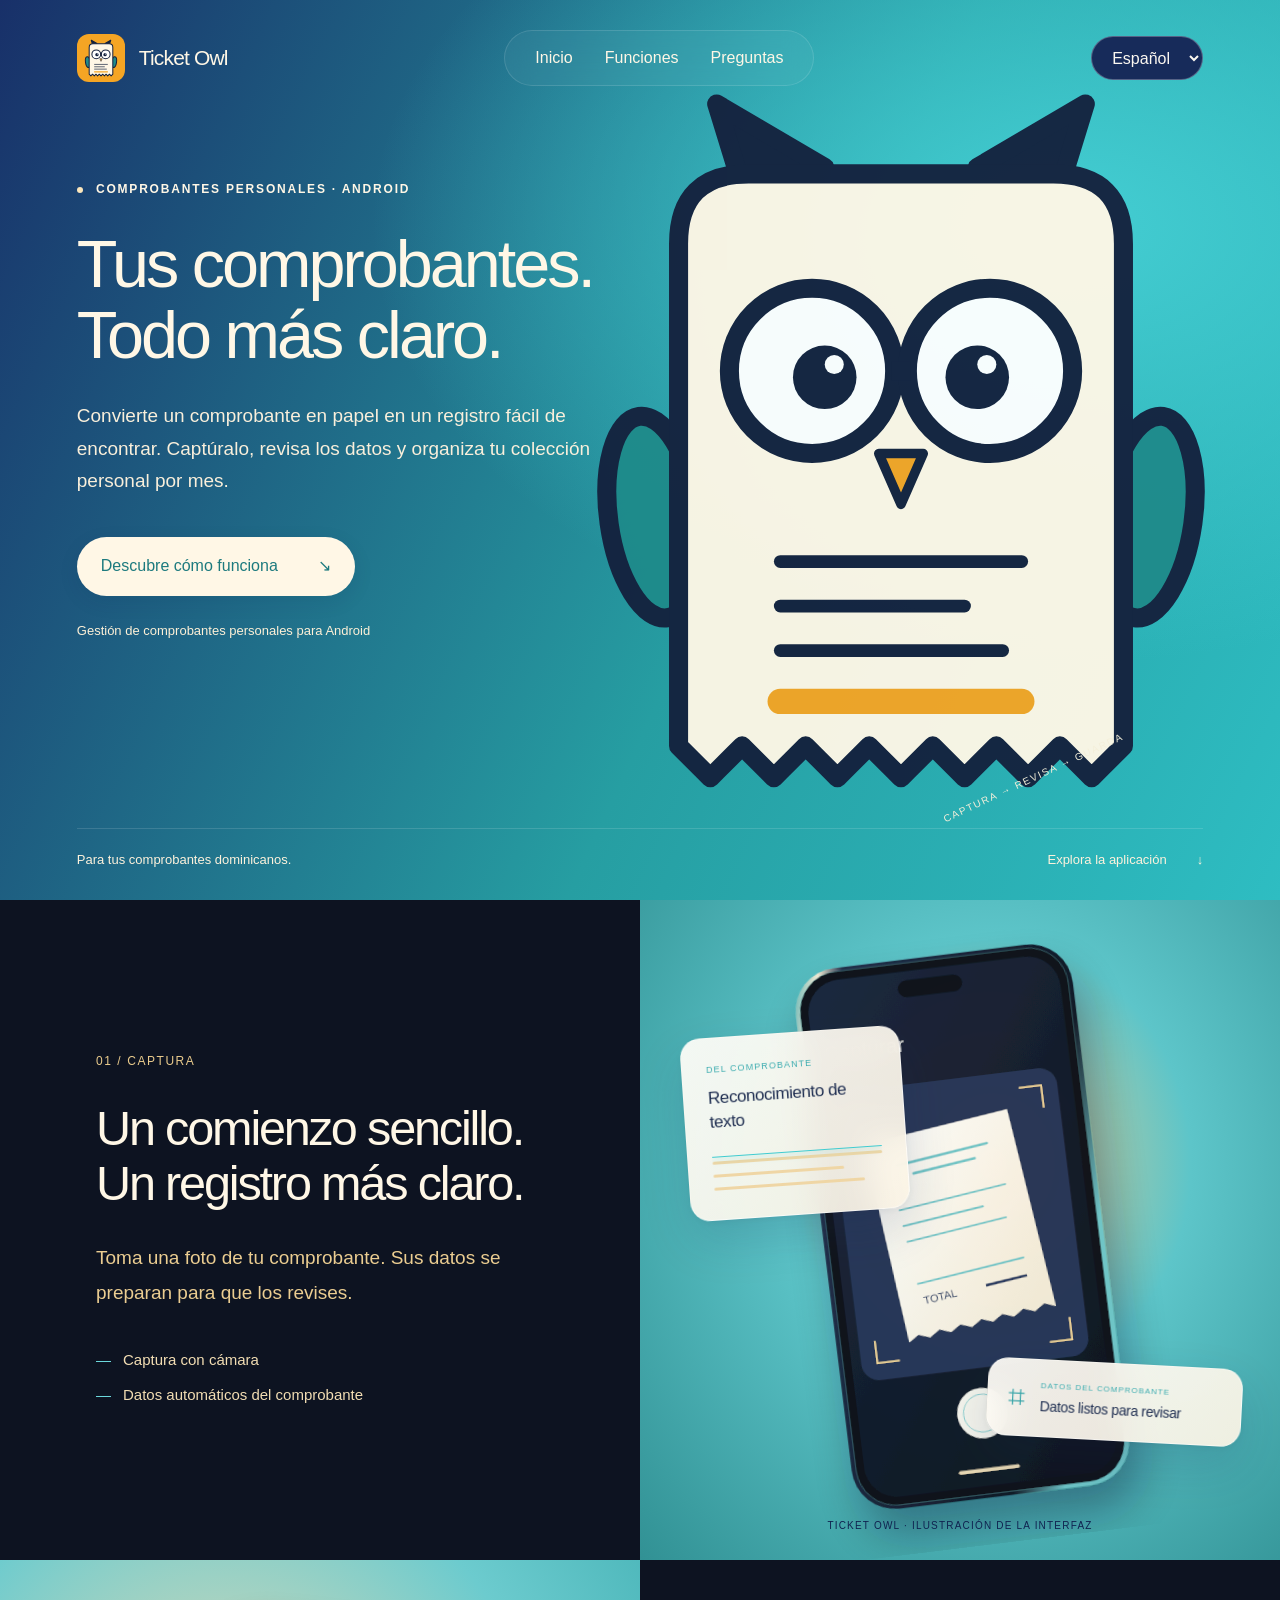
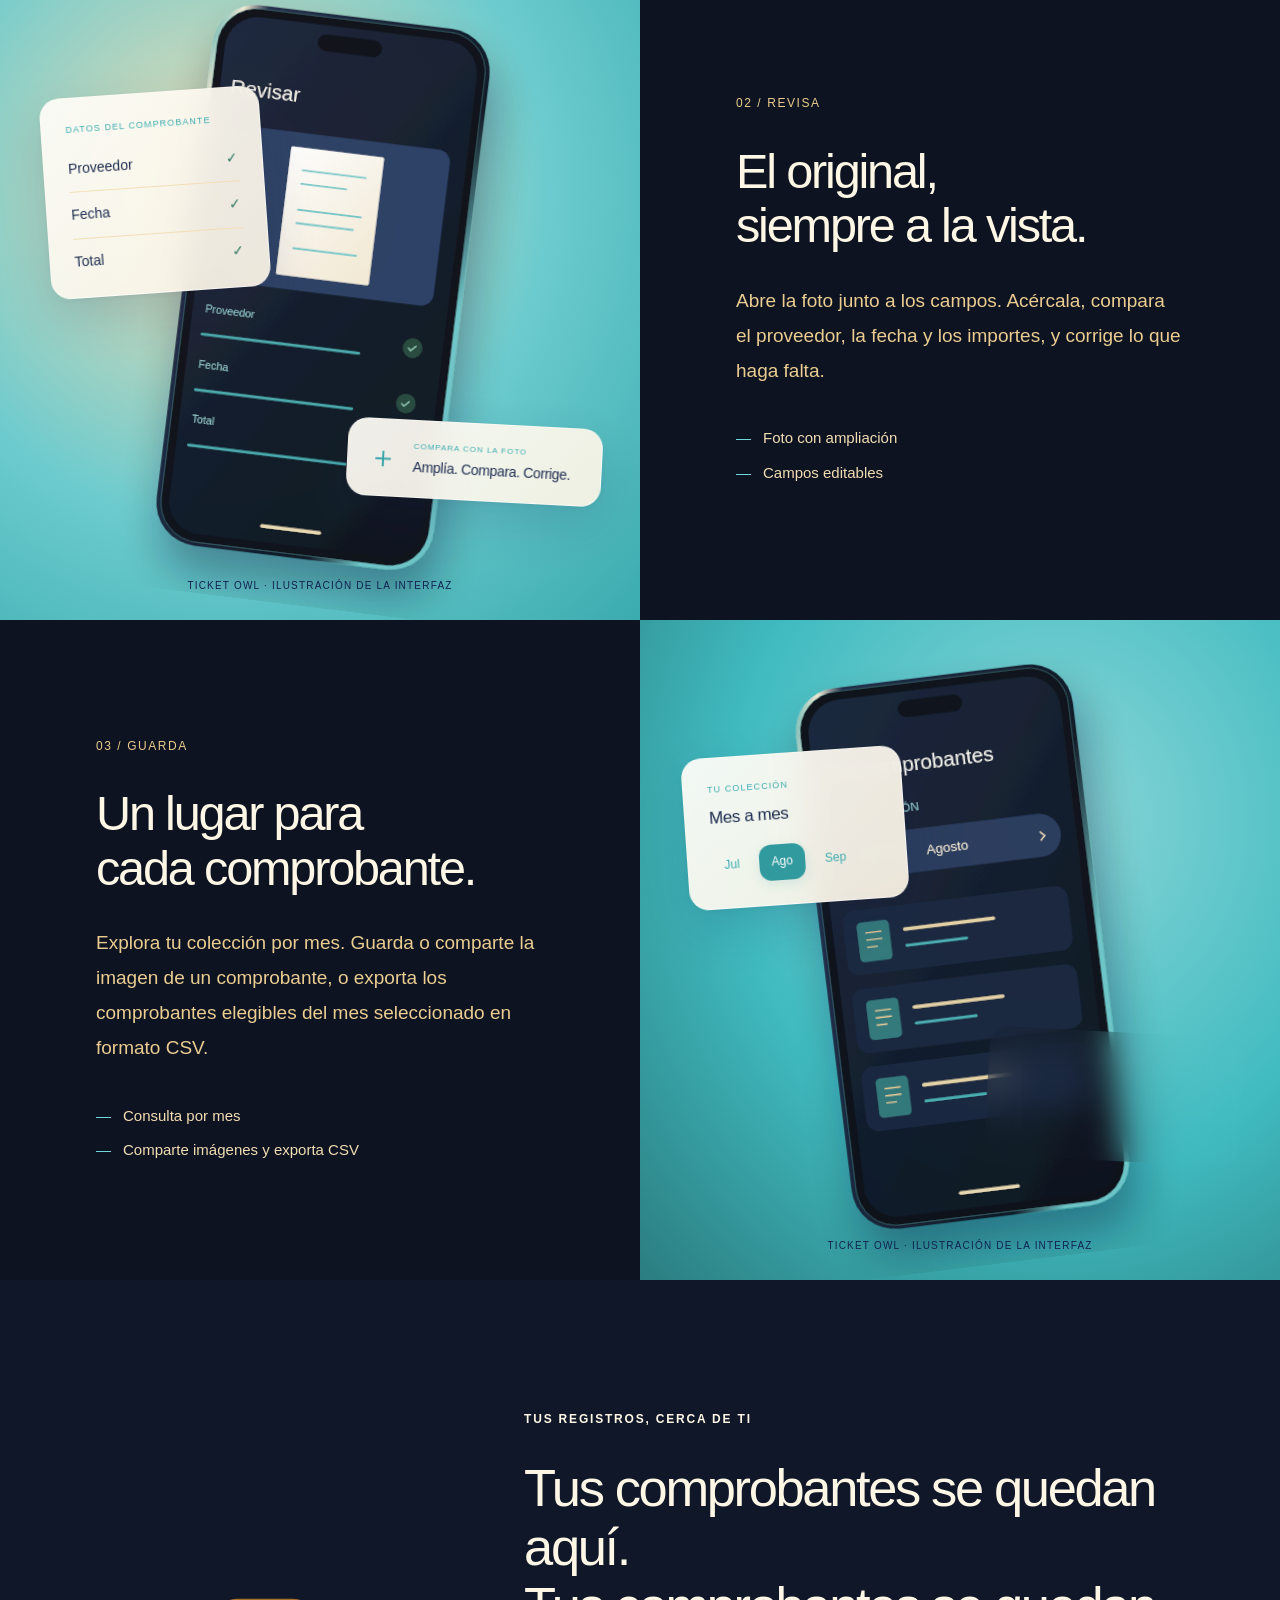
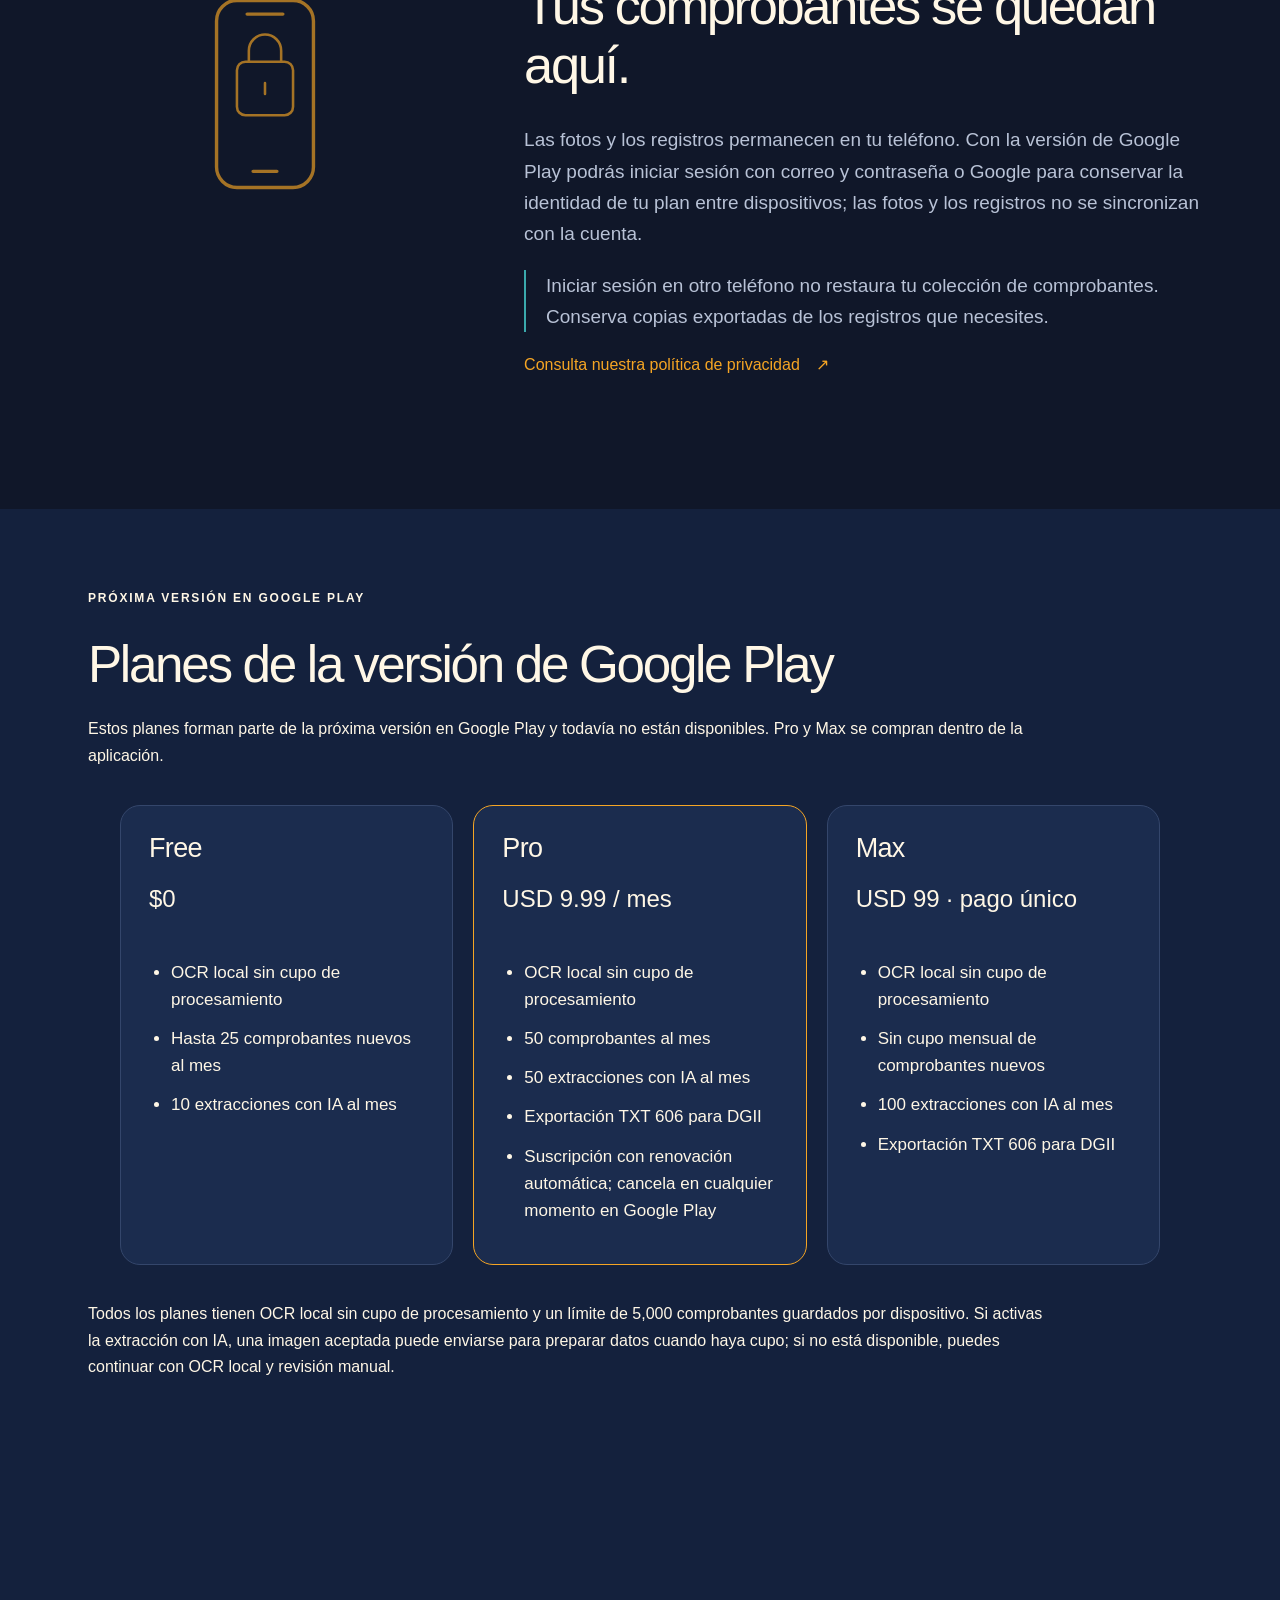
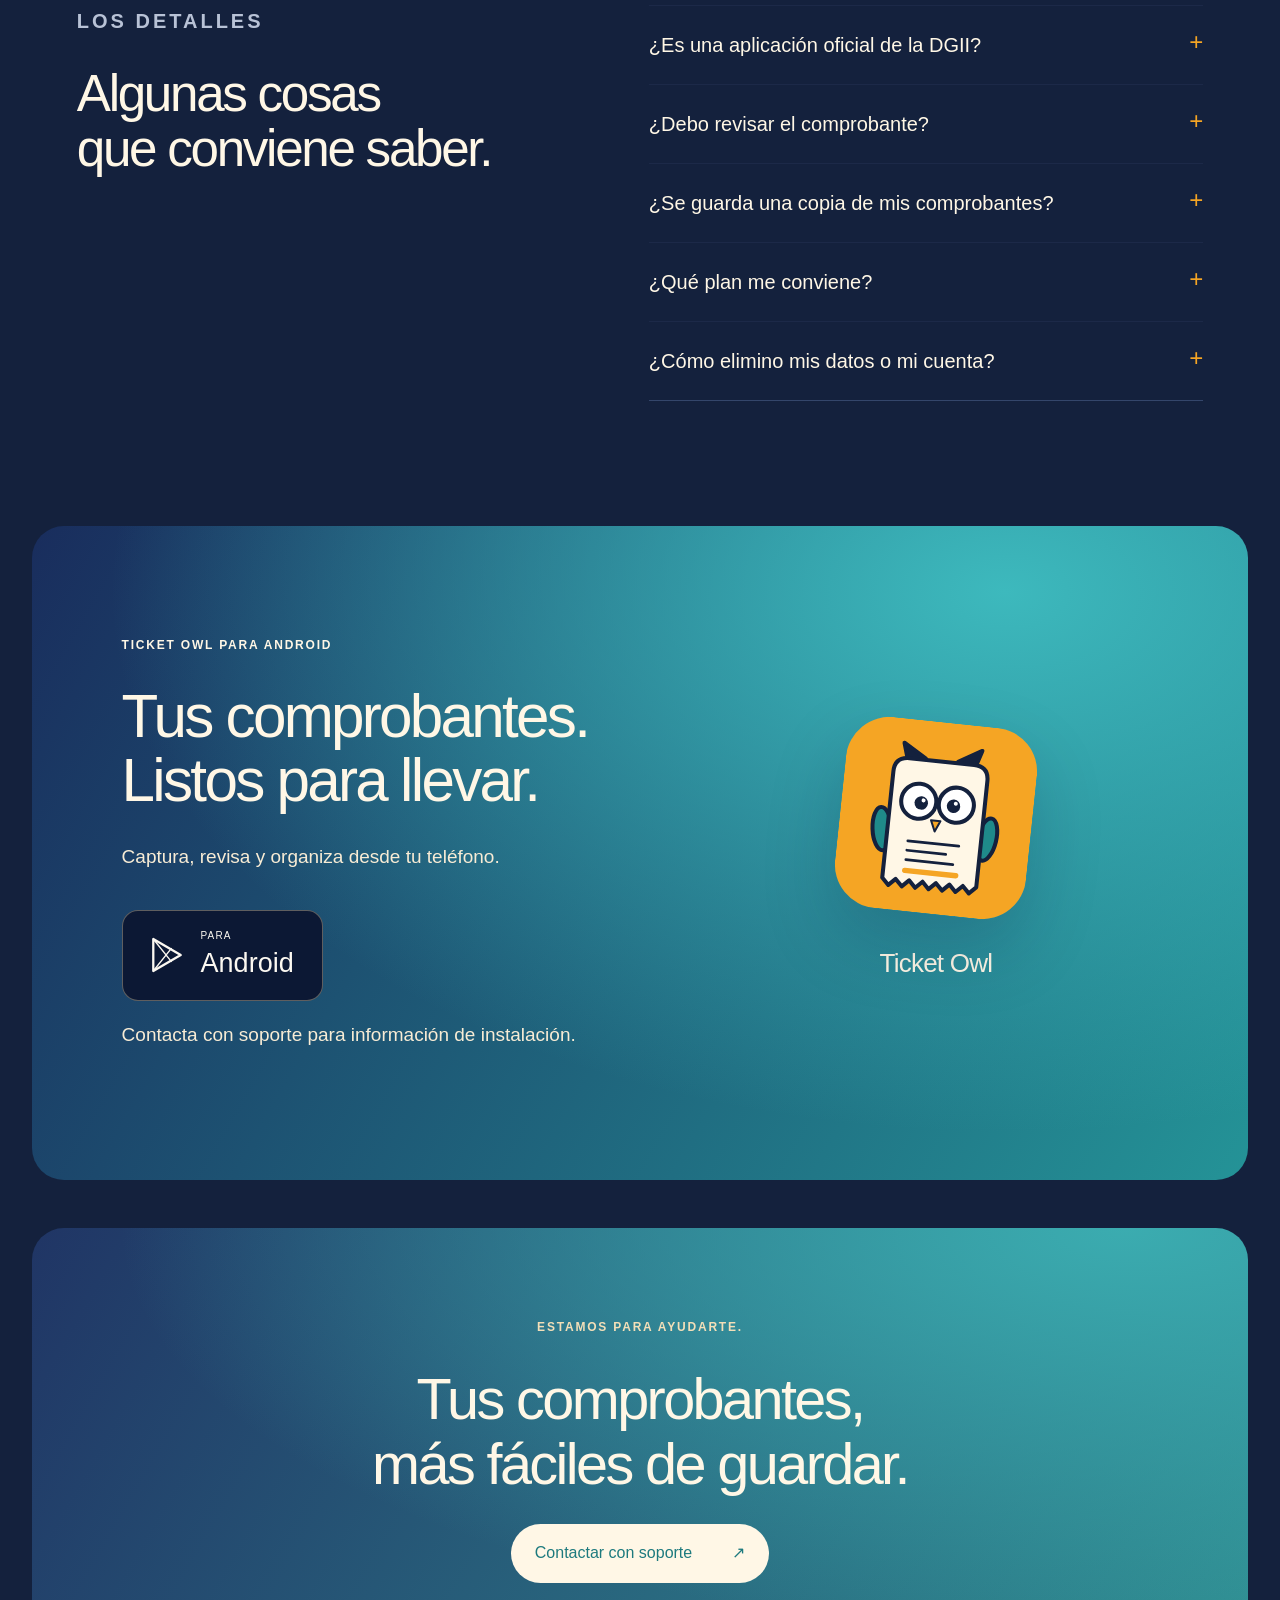
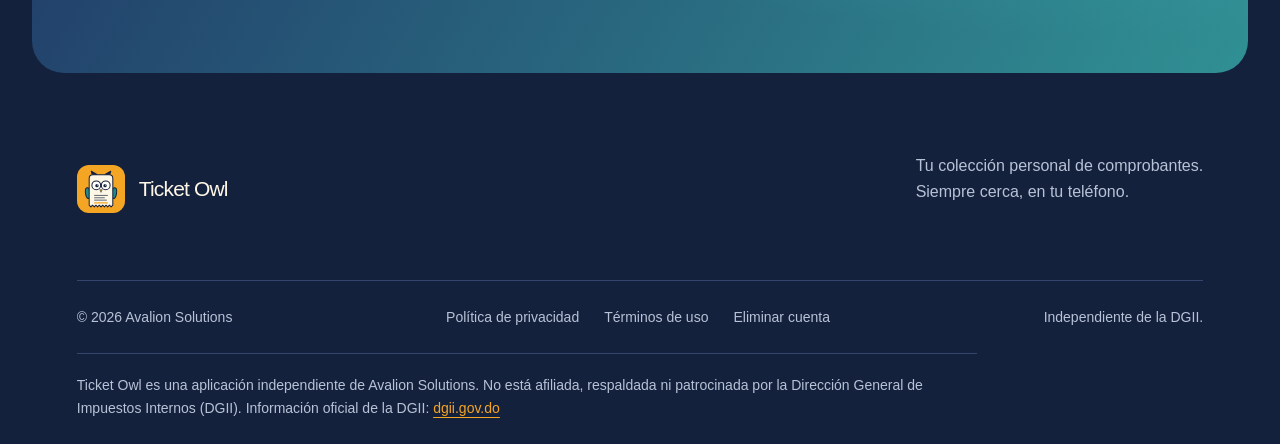
==== commit 701b7ad8: "Align site copy with V1 scope C: restore Free/Pro/Max plans (upcoming Play release), account-first d" ====
--- a/index.html
+++ b/index.html
@@ -1,7 +1,7 @@
 <!doctype html>
 <html lang="es"><head><meta charset="utf-8"><meta name="viewport" content="width=device-width,initial-scale=1"><meta name="description" content="Captura, revisa y organiza tus comprobantes personales dominicanos con Ticket Owl para Android."><meta name="theme-color" content="#14213D"><title data-en>Tus comprobantes, más claros · Ticket Owl</title><link rel="icon" href="assets/favicon.svg" type="image/svg+xml"><link rel="stylesheet" href="styles.css?v=0.2.0"><link rel="canonical" href="https://app.avalion.com.do/"></head><body class=""><a class="skip" href="#main"><span data-en="Skip to content" data-es="Ir al contenido">Ir al contenido</span></a><header class="site-header"><a class="brand" href="index.html"><img class="brand-icon" src="assets/app-logo.svg" width="48" height="48" alt=""><span>Ticket Owl</span></a><nav aria-label="Navegación principal" data-label-es="Navegación principal" data-label-en="Main navigation"><a href="index.html#overview"><span data-en="Overview" data-es="Inicio">Inicio</span></a><a href="index.html#features"><span data-en="Features" data-es="Funciones">Funciones</span></a><a href="index.html#questions"><span data-en="FAQ" data-es="Preguntas">Preguntas</span></a></nav><label class="language-control"><span class="sr-only"><span data-en="Language" data-es="Idioma">Idioma</span></span><select aria-label="Idioma" id="language"><option value="es">Español</option><option value="en">English</option></select></label></header><main id="main"><section class="hero" id="overview"><div class="hero-copy"><p class="eyebrow"><span class="status-dot"></span> <span data-en="Personal receipts · Android" data-es="Comprobantes personales · Android">Comprobantes personales · Android</span></p><h1><span data-en="Your receipts." data-es="Tus comprobantes.">Tus comprobantes.</span><br><span data-en="In clear view." data-es="Todo más claro.">Todo más claro.</span></h1><p class="hero-description"><span data-en="Turn a paper receipt into a record you can find. Capture it, check the details, and keep your personal collection organized by month." data-es="Convierte un comprobante en papel en un registro fácil de encontrar. Captúralo, revisa los datos y organiza tu colección personal por mes.">Convierte un comprobante en papel en un registro fácil de encontrar. Captúralo, revisa los datos y organiza tu colección personal por mes.</span></p><div class="hero-actions"><a class="button button-light" href="#how-it-works"><span data-en="See how it works" data-es="Descubre cómo funciona">Descubre cómo funciona</span> <span aria-hidden="true">↘</span></a></div><p class="release-note"><span data-en="Personal receipt management for Android" data-es="Gestión de comprobantes personales para Android">Gestión de comprobantes personales para Android</span></p></div><div class="hero-art"><img src="assets/owl-hero.svg" width="1000" height="1000" alt="Búho de Ticket Owl con forma de comprobante" data-alt-en="Ticket Owl mascot: an owl shaped like a receipt" data-alt-es="Búho de Ticket Owl con forma de comprobante"><span class="art-caption"><span data-en="Capture → Review → Keep" data-es="Captura → Revisa → Guarda">Captura → Revisa → Guarda</span></span></div><div class="hero-bottom"><span><span data-en="Made for Dominican receipts." data-es="Para tus comprobantes dominicanos.">Para tus comprobantes dominicanos.</span></span><a href="#features"><span data-en="Explore the app" data-es="Explora la aplicación">Explora la aplicación</span> <span aria-hidden="true">↓</span></a></div></section>
 <div id="features"><div id="how-it-works"><section class="split-story " id="capture"><div class="story-copy"><p class="eyebrow"><span data-en="01 / Capture" data-es="01 / Captura">01 / Captura</span></p><h2><span data-en="A simpler start." data-es="Un comienzo sencillo.">Un comienzo sencillo.</span><br><span data-en="A clearer record." data-es="Un registro más claro.">Un registro más claro.</span></h2><p><span data-en="Take a photo of your receipt. Its details are prepared for your review." data-es="Toma una foto de tu comprobante. Sus datos se preparan para que los revises.">Toma una foto de tu comprobante. Sus datos se preparan para que los revises.</span></p><div class="story-details"><span><span data-en="Camera capture" data-es="Captura con cámara">Captura con cámara</span></span><span><span data-en="Automatic receipt details" data-es="Datos automáticos del comprobante">Datos automáticos del comprobante</span></span></div></div><div class="story-visual visual-capture"><div class="visual-scene"><img src="assets/capture-phone-es.svg" data-localized-art data-art-es="assets/capture-phone-es.svg" data-art-en="assets/capture-phone.svg" width="540" height="700" alt="Ilustración de la captura de un comprobante en un teléfono." data-alt-en="Illustration of the capture flow in a phone frame." data-alt-es="Ilustración de la captura de un comprobante en un teléfono." loading="lazy"><div class="data-layer layer-one"><span class="layer-label"><span data-en="FROM THE RECEIPT" data-es="DEL COMPROBANTE">DEL COMPROBANTE</span></span><strong><span data-en="Text recognition" data-es="Reconocimiento de texto">Reconocimiento de texto</span></strong><div class="scan-lines" aria-hidden="true"><i></i><i></i><i></i><b></b></div></div><div class="data-layer layer-two compact-layer"><span class="layer-icon" aria-hidden="true">⌗</span><div><span class="layer-label"><span data-en="RECEIPT DETAILS" data-es="DATOS DEL COMPROBANTE">DATOS DEL COMPROBANTE</span></span><strong><span data-en="Details, ready to review" data-es="Datos listos para revisar">Datos listos para revisar</span></strong></div></div></div><span class="visual-caption"><span data-en="Ticket Owl · Interface illustration" data-es="Ticket Owl · Ilustración de la interfaz">Ticket Owl · Ilustración de la interfaz</span></span></div></section><section class="split-story reverse" id="review"><div class="story-copy"><p class="eyebrow"><span data-en="02 / Review" data-es="02 / Revisa">02 / Revisa</span></p><h2><span data-en="The original," data-es="El original,">El original,</span><br><span data-en="always in view." data-es="siempre a la vista.">siempre a la vista.</span></h2><p><span data-en="Open the receipt photo alongside the fields. Zoom in, compare the supplier, date, and amounts, and correct anything that needs attention." data-es="Abre la foto junto a los campos. Acércala, compara el proveedor, la fecha y los importes, y corrige lo que haga falta.">Abre la foto junto a los campos. Acércala, compara el proveedor, la fecha y los importes, y corrige lo que haga falta.</span></p><div class="story-details"><span><span data-en="Zoomable receipt photo" data-es="Foto con ampliación">Foto con ampliación</span></span><span><span data-en="Editable receipt fields" data-es="Campos editables">Campos editables</span></span></div></div><div class="story-visual visual-review"><div class="visual-scene"><img src="assets/review-phone-es.svg" data-localized-art data-art-es="assets/review-phone-es.svg" data-art-en="assets/review-phone.svg" width="540" height="700" alt="Ilustración de la revisión de un comprobante en un teléfono." data-alt-en="Illustration of the review flow in a phone frame." data-alt-es="Ilustración de la revisión de un comprobante en un teléfono." loading="lazy"><div class="data-layer layer-one"><span class="layer-label"><span data-en="RECEIPT FIELDS" data-es="DATOS DEL COMPROBANTE">DATOS DEL COMPROBANTE</span></span><div class="field-row"><span><span data-en="Supplier" data-es="Proveedor">Proveedor</span></span><span class="field-check" aria-hidden="true">✓</span></div><div class="field-row"><span><span data-en="Date" data-es="Fecha">Fecha</span></span><span class="field-check" aria-hidden="true">✓</span></div><div class="field-row"><span>Total</span><span class="field-check" aria-hidden="true">✓</span></div></div><div class="data-layer layer-two compact-layer"><span class="layer-icon" aria-hidden="true">＋</span><div><span class="layer-label"><span data-en="PHOTO COMPARISON" data-es="COMPARA CON LA FOTO">COMPARA CON LA FOTO</span></span><strong><span data-en="Zoom. Compare. Correct." data-es="Amplía. Compara. Corrige.">Amplía. Compara. Corrige.</span></strong></div></div></div><span class="visual-caption"><span data-en="Ticket Owl · Interface illustration" data-es="Ticket Owl · Ilustración de la interfaz">Ticket Owl · Ilustración de la interfaz</span></span></div></section><section class="split-story " id="months"><div class="story-copy"><p class="eyebrow"><span data-en="03 / Keep" data-es="03 / Guarda">03 / Guarda</span></p><h2><span data-en="A place for" data-es="Un lugar para">Un lugar para</span><br><span data-en="every receipt." data-es="cada comprobante.">cada comprobante.</span></h2><p><span data-en="Browse your collection by month. Save or share a receipt image, or export eligible receipts from your selected month as CSV." data-es="Explora tu colección por mes. Guarda o comparte la imagen de un comprobante, o exporta los comprobantes elegibles del mes seleccionado en formato CSV.">Explora tu colección por mes. Guarda o comparte la imagen de un comprobante, o exporta los comprobantes elegibles del mes seleccionado en formato CSV.</span></p><div class="story-details"><span><span data-en="Monthly browsing" data-es="Consulta por mes">Consulta por mes</span></span><span><span data-en="Image sharing and CSV export" data-es="Comparte imágenes y exporta CSV">Comparte imágenes y exporta CSV</span></span></div></div><div class="story-visual visual-months"><div class="visual-scene"><img src="assets/months-phone-es.svg" data-localized-art data-art-es="assets/months-phone-es.svg" data-art-en="assets/months-phone.svg" width="540" height="700" alt="Ilustración de la colección mensual de comprobantes en un teléfono." data-alt-en="Illustration of the monthly collection flow in a phone frame." data-alt-es="Ilustración de la colección mensual de comprobantes en un teléfono." loading="lazy"><div class="data-layer layer-one"><span class="layer-label"><span data-en="YOUR COLLECTION" data-es="TU COLECCIÓN">TU COLECCIÓN</span></span><strong><span data-en="Month by month" data-es="Mes a mes">Mes a mes</span></strong><div class="month-parts" aria-hidden="true"><span>Jul</span><span class="selected-month"><span data-en="Aug" data-es="Ago">Ago</span></span><span>Sep</span></div></div><div class="data-layer layer-two"><span class="layer-label"><span data-en="KEEP WHAT YOU NEED" data-es="CONSERVA LO QUE NECESITAS">CONSERVA LO QUE NECESITAS</span></span><div class="export-parts"><span><span data-en="Receipt image" data-es="Imagen del comprobante">Imagen del comprobante</span> <b aria-hidden="true">↗</b></span><span><span data-en="Eligible records · CSV" data-es="Registros elegibles · CSV">Registros elegibles · CSV</span> <b aria-hidden="true">↓</b></span></div></div></div><span class="visual-caption"><span data-en="Ticket Owl · Interface illustration" data-es="Ticket Owl · Ilustración de la interfaz">Ticket Owl · Ilustración de la interfaz</span></span></div></section></div></div>
-<section class="storage section"><div class="storage-symbol" aria-hidden="true"><svg viewbox="0 0 200 240" fill="none"><rect x="43" y="10" width="114" height="220" rx="24" stroke="currentColor" stroke-width="4"></rect><path d="M79 26h42M86 211h28" stroke="currentColor" stroke-width="4" stroke-linecap="round"></path><rect x="67" y="82" width="66" height="63" rx="10" stroke="currentColor" stroke-width="3"></rect><path d="M81 82V69a19 19 0 0 1 38 0v13m-19 25v13" stroke="currentColor" stroke-width="3" stroke-linecap="round"></path></svg></div><div><p class="eyebrow"><span data-en="Your records, close to you" data-es="Tus registros, cerca de ti">Tus registros, cerca de ti</span></p><h2><span data-en="Your account stays here." data-es="Tu cuenta se queda aquí.">Tu cuenta se queda aquí.</span><br><span data-en="Your receipts stay here." data-es="Tus comprobantes se quedan aquí.">Tus comprobantes se quedan aquí.</span></h2><p><span data-en="Ticket Owl uses an account stored on your device. No sign-in or internet connection is required to capture, review and export. Receipt records, protected photos and your profile stay on your phone, and the app has no cloud backup or synchronization." data-es="Ticket Owl usa una cuenta guardada en tu dispositivo. No necesitas iniciar sesión ni conexión a internet para capturar, revisar y exportar. Los comprobantes, las fotos protegidas y tu perfil permanecen en tu teléfono, y la aplicación no ofrece copia de seguridad ni sincronización en la nube.">Ticket Owl usa una cuenta guardada en tu dispositivo. No necesitas iniciar sesión ni conexión a internet para capturar, revisar y exportar. Los comprobantes, las fotos protegidas y tu perfil permanecen en tu teléfono, y la aplicación no ofrece copia de seguridad ni sincronización en la nube.</span></p><p class="storage-callout"><span data-en="Moving to another phone does not move your receipt collection. Keep exports of records you need." data-es="Cambiar de teléfono no traslada tu colección de comprobantes. Conserva copias exportadas de los registros que necesites.">Cambiar de teléfono no traslada tu colección de comprobantes. Conserva copias exportadas de los registros que necesites.</span></p><a class="text-link" href="privacy.html"><span data-en="Read our privacy policy" data-es="Consulta nuestra política de privacidad">Consulta nuestra política de privacidad</span> <span aria-hidden="true">↗</span></a></div></section>
+<section class="storage section"><div class="storage-symbol" aria-hidden="true"><svg viewbox="0 0 200 240" fill="none"><rect x="43" y="10" width="114" height="220" rx="24" stroke="currentColor" stroke-width="4"></rect><path d="M79 26h42M86 211h28" stroke="currentColor" stroke-width="4" stroke-linecap="round"></path><rect x="67" y="82" width="66" height="63" rx="10" stroke="currentColor" stroke-width="3"></rect><path d="M81 82V69a19 19 0 0 1 38 0v13m-19 25v13" stroke="currentColor" stroke-width="3" stroke-linecap="round"></path></svg></div><div><p class="eyebrow"><span data-en="Your records, close to you" data-es="Tus registros, cerca de ti">Tus registros, cerca de ti</span></p><h2><span data-en="Your receipts stay here." data-es="Tus comprobantes se quedan aquí.">Tus comprobantes se quedan aquí.</span><br><span data-en="Your receipts stay here." data-es="Tus comprobantes se quedan aquí.">Tus comprobantes se quedan aquí.</span></h2><p><span data-en="Receipt photos and records stay on your phone. With the Google Play release you can sign in with email and password or Google to keep your plan identity across devices; receipt photos and records do not sync to your account." data-es="Las fotos y los registros permanecen en tu teléfono. Con la versión de Google Play podrás iniciar sesión con correo y contraseña o Google para conservar la identidad de tu plan entre dispositivos; las fotos y los registros no se sincronizan con la cuenta.">Las fotos y los registros permanecen en tu teléfono. Con la versión de Google Play podrás iniciar sesión con correo y contraseña o Google para conservar la identidad de tu plan entre dispositivos; las fotos y los registros no se sincronizan con la cuenta.</span></p><p class="storage-callout"><span data-en="Signing in on another phone does not restore your receipt collection. Keep exports of records you need." data-es="Iniciar sesión en otro teléfono no restaura tu colección de comprobantes. Conserva copias exportadas de los registros que necesites.">Iniciar sesión en otro teléfono no restaura tu colección de comprobantes. Conserva copias exportadas de los registros que necesites.</span></p><a class="text-link" href="privacy.html"><span data-en="Read our privacy policy" data-es="Consulta nuestra política de privacidad">Consulta nuestra política de privacidad</span> <span aria-hidden="true">↗</span></a></div></section>
 
-<section class="faq section" id="questions"><div class="section-heading"><p class="eyebrow"><span data-en="The details" data-es="Los detalles">Los detalles</span></p><h2><span data-en="A few things" data-es="Algunas cosas">Algunas cosas</span><br><span data-en="worth knowing." data-es="que conviene saber.">que conviene saber.</span></h2></div><div class="questions"><details><summary><span data-en="Is this an official DGII app?" data-es="¿Es una aplicación oficial de la DGII?">¿Es una aplicación oficial de la DGII?</span></summary><p><span data-en="No. Ticket Owl is an independent personal app by Avalion Solutions. It is not affiliated with or endorsed by DGII and does not file taxes or provide tax advice." data-es="No. Ticket Owl es una aplicación personal e independiente de Avalion Solutions. No está afiliada ni cuenta con el respaldo de la DGII; no presenta declaraciones ni ofrece asesoría fiscal.">No. Ticket Owl es una aplicación personal e independiente de Avalion Solutions. No está afiliada ni cuenta con el respaldo de la DGII; no presenta declaraciones ni ofrece asesoría fiscal.</span></p></details><details><summary><span data-en="Do I still need to check the receipt?" data-es="¿Debo revisar el comprobante?">¿Debo revisar el comprobante?</span></summary><p><span data-en="Yes. Automatic receipt extraction can be incomplete or incorrect. Review dates, amounts, and other details against the original before saving. Keep your original documents." data-es="Sí. La extracción automática puede contener errores u omisiones. Compara fechas, importes y demás datos con el original antes de guardar. Conserva los documentos originales.">Sí. La extracción automática puede contener errores u omisiones. Compara fechas, importes y demás datos con el original antes de guardar. Conserva los documentos originales.</span></p></details><details><summary><span data-en="Are my receipts backed up?" data-es="¿Se guarda una copia de mis comprobantes?">¿Se guarda una copia de mis comprobantes?</span></summary><p><span data-en="No. Receipt photos and records remain on your phone. Clearing app data, uninstalling, or losing the device can make local records unavailable. Export what you need to keep." data-es="No. Las fotos y los registros permanecen en tu teléfono. Borrar los datos, desinstalar o perder el dispositivo puede dejar los registros locales inaccesibles. Exporta lo que necesites conservar.">No. Las fotos y los registros permanecen en tu teléfono. Borrar los datos, desinstalar o perder el dispositivo puede dejar los registros locales inaccesibles. Exporta lo que necesites conservar.</span></p></details><details><summary><span data-en="Is Ticket Owl free?" data-es="¿Ticket Owl es gratuita?">¿Ticket Owl es gratuita?</span></summary><p><span data-en="The app is free to download and use for capturing, reviewing and exporting your own receipts. It has no purchases or subscriptions." data-es="La aplicación es gratuita para capturar, revisar y exportar tus propios comprobantes. No incluye compras ni suscripciones.">La aplicación es gratuita para capturar, revisar y exportar tus propios comprobantes. No incluye compras ni suscripciones.</span></p></details><details><summary><span data-en="How do I delete my data or account?" data-es="¿Cómo elimino mis datos o mi cuenta?">¿Cómo elimino mis datos o mi cuenta?</span></summary><p><span data-en="Delete your receipts from Profile in the app, or uninstall the app or clear its data in Android settings. You can also send a request to support. See the" data-es="Elimina tus comprobantes desde Perfil en la aplicación, o desinstala la aplicación o borra sus datos en los ajustes de Android. También puedes enviar una solicitud a soporte. Consulta las">Elimina tus comprobantes desde Perfil en la aplicación, o desinstala la aplicación o borra sus datos en los ajustes de Android. También puedes enviar una solicitud a soporte. Consulta las</span> <a href="delete-account.html"><span data-en="account and data deletion instructions" data-es="instrucciones para eliminar cuenta y datos">instrucciones para eliminar cuenta y datos</span></a> <span data-en="." data-es=".">.</span></p></details></div></section>
+<section class="plans section" id="plans"><p class="eyebrow"><span data-en="Upcoming Google Play release" data-es="Próxima versión en Google Play">Próxima versión en Google Play</span></p><h2><span data-en="Plans for the Google Play release" data-es="Planes de la versión de Google Play">Planes de la versión de Google Play</span></h2><p><span data-en="These plans are part of the upcoming Google Play release and are not available yet. Pro and Max are purchased in the app." data-es="Estos planes forman parte de la próxima versión en Google Play y todavía no están disponibles. Pro y Max se compran dentro de la aplicación.">Estos planes forman parte de la próxima versión en Google Play y todavía no están disponibles. Pro y Max se compran dentro de la aplicación.</span></p><div class="plans-grid"><article class="plan"><h3>Free</h3><p class="plan-price">$0</p><ul><li><span data-en="Unlimited on-device OCR" data-es="OCR local sin cupo de procesamiento">OCR local sin cupo de procesamiento</span></li><li><span data-en="Up to 25 new receipts per month" data-es="Hasta 25 comprobantes nuevos al mes">Hasta 25 comprobantes nuevos al mes</span></li><li><span data-en="10 AI extractions per month" data-es="10 extracciones con IA al mes">10 extracciones con IA al mes</span></li></ul></article><article class="plan"><h3>Pro</h3><p class="plan-price">USD 9.99 / <span data-en="month" data-es="mes">mes</span></p><ul><li><span data-en="Unlimited on-device OCR" data-es="OCR local sin cupo de procesamiento">OCR local sin cupo de procesamiento</span></li><li><span data-en="50 receipts per month" data-es="50 comprobantes al mes">50 comprobantes al mes</span></li><li><span data-en="50 AI extractions per month" data-es="50 extracciones con IA al mes">50 extracciones con IA al mes</span></li><li><span data-en="DGII 606 TXT export" data-es="Exportación TXT 606 para DGII">Exportación TXT 606 para DGII</span></li><li><span data-en="Auto-renewing subscription; cancel anytime in Google Play" data-es="Suscripción con renovación automática; cancela en cualquier momento en Google Play">Suscripción con renovación automática; cancela en cualquier momento en Google Play</span></li></ul></article><article class="plan"><h3>Max</h3><p class="plan-price">USD 99 · <span data-en="one time" data-es="pago único">pago único</span></p><ul><li><span data-en="Unlimited on-device OCR" data-es="OCR local sin cupo de procesamiento">OCR local sin cupo de procesamiento</span></li><li><span data-en="No monthly new-receipt quota" data-es="Sin cupo mensual de comprobantes nuevos">Sin cupo mensual de comprobantes nuevos</span></li><li><span data-en="100 AI extractions per month" data-es="100 extracciones con IA al mes">100 extracciones con IA al mes</span></li><li><span data-en="DGII 606 TXT export" data-es="Exportación TXT 606 para DGII">Exportación TXT 606 para DGII</span></li></ul></article></div><p><span data-en="Every plan includes unlimited on-device OCR processing and a 5,000-receipt storage cap per device. If you enable AI extraction, an accepted image may be sent to prepare details while you have an allowance; when AI is unavailable, you can continue with local OCR and manual review." data-es="Todos los planes tienen OCR local sin cupo de procesamiento y un límite de 5,000 comprobantes guardados por dispositivo. Si activas la extracción con IA, una imagen aceptada puede enviarse para preparar datos cuando haya cupo; si no está disponible, puedes continuar con OCR local y revisión manual.">Todos los planes tienen OCR local sin cupo de procesamiento y un límite de 5,000 comprobantes guardados por dispositivo. Si activas la extracción con IA, una imagen aceptada puede enviarse para preparar datos cuando haya cupo; si no está disponible, puedes continuar con OCR local y revisión manual.</span></p></section><section class="faq section" id="questions"><div class="section-heading"><p class="eyebrow"><span data-en="The details" data-es="Los detalles">Los detalles</span></p><h2><span data-en="A few things" data-es="Algunas cosas">Algunas cosas</span><br><span data-en="worth knowing." data-es="que conviene saber.">que conviene saber.</span></h2></div><div class="questions"><details><summary><span data-en="Is this an official DGII app?" data-es="¿Es una aplicación oficial de la DGII?">¿Es una aplicación oficial de la DGII?</span></summary><p><span data-en="No. Ticket Owl is an independent personal app by Avalion Solutions. It is not affiliated with or endorsed by DGII and does not file taxes or provide tax advice." data-es="No. Ticket Owl es una aplicación personal e independiente de Avalion Solutions. No está afiliada ni cuenta con el respaldo de la DGII; no presenta declaraciones ni ofrece asesoría fiscal.">No. Ticket Owl es una aplicación personal e independiente de Avalion Solutions. No está afiliada ni cuenta con el respaldo de la DGII; no presenta declaraciones ni ofrece asesoría fiscal.</span></p></details><details><summary><span data-en="Do I still need to check the receipt?" data-es="¿Debo revisar el comprobante?">¿Debo revisar el comprobante?</span></summary><p><span data-en="Yes. Automatic receipt extraction can be incomplete or incorrect. Review dates, amounts, and other details against the original before saving. Keep your original documents." data-es="Sí. La extracción automática puede contener errores u omisiones. Compara fechas, importes y demás datos con el original antes de guardar. Conserva los documentos originales.">Sí. La extracción automática puede contener errores u omisiones. Compara fechas, importes y demás datos con el original antes de guardar. Conserva los documentos originales.</span></p></details><details><summary><span data-en="Are my receipts backed up?" data-es="¿Se guarda una copia de mis comprobantes?">¿Se guarda una copia de mis comprobantes?</span></summary><p><span data-en="No. Your account keeps your plan identity across devices, but receipt photos and records remain on the phone. Clearing app data, uninstalling, losing the device or deleting the account can make local records unavailable. Export what you need to keep." data-es="No. Tu cuenta conserva la identidad de tu plan entre dispositivos, pero las fotos y los registros permanecen en el teléfono. Borrar los datos, desinstalar, perder el dispositivo o eliminar la cuenta puede dejar los registros locales inaccesibles. Exporta lo que necesites conservar.">No. Tu cuenta conserva la identidad de tu plan entre dispositivos, pero las fotos y los registros permanecen en el teléfono. Borrar los datos, desinstalar, perder el dispositivo o eliminar la cuenta puede dejar los registros locales inaccesibles. Exporta lo que necesites conservar.</span></p></details><details><summary><span data-en="Which plan is right for me?" data-es="¿Qué plan me conviene?">¿Qué plan me conviene?</span></summary><p><span data-en="Free allows up to 25 new receipts and 10 AI extractions per month. Pro (USD 9.99 per month) allows 50 receipts and 50 AI extractions plus DGII 606 TXT export. Max (USD 99, one time) has no monthly new-receipt quota and 100 AI extractions per month plus 606 TXT. These plans are part of the upcoming Google Play release." data-es="Free permite hasta 25 comprobantes nuevos y 10 extracciones con IA al mes. Pro (USD 9.99 al mes) permite 50 comprobantes y 50 extracciones con IA, además de exportar TXT 606 para DGII. Max (USD 99, pago único) elimina el cupo mensual de comprobantes nuevos e incluye 100 extracciones con IA al mes y TXT 606. Estos planes forman parte de la próxima versión en Google Play.">Free permite hasta 25 comprobantes nuevos y 10 extracciones con IA al mes. Pro (USD 9.99 al mes) permite 50 comprobantes y 50 extracciones con IA, además de exportar TXT 606 para DGII. Max (USD 99, pago único) elimina el cupo mensual de comprobantes nuevos e incluye 100 extracciones con IA al mes y TXT 606. Estos planes forman parte de la próxima versión en Google Play.</span></p></details><details><summary><span data-en="How do I delete my data or account?" data-es="¿Cómo elimino mis datos o mi cuenta?">¿Cómo elimino mis datos o mi cuenta?</span></summary><p><span data-en="Use Account management in the app to delete your account, or Profile to delete receipts. You can also send a request to support. See the" data-es="Usa la administración de cuenta de la aplicación para eliminar tu cuenta, o Perfil para eliminar comprobantes. También puedes enviar una solicitud a soporte. Consulta las">Usa la administración de cuenta de la aplicación para eliminar tu cuenta, o Perfil para eliminar comprobantes. También puedes enviar una solicitud a soporte. Consulta las</span> <a href="delete-account.html"><span data-en="account and data deletion instructions" data-es="instrucciones para eliminar cuenta y datos">instrucciones para eliminar cuenta y datos</span></a> <span data-en="." data-es=".">.</span></p></details></div></section>
 <section class="download-section" id="download"><div class="download-copy"><p class="eyebrow"><span data-en="Ticket Owl for Android" data-es="Ticket Owl para Android">Ticket Owl para Android</span></p><h2><span data-en="Your receipts." data-es="Tus comprobantes.">Tus comprobantes.</span><br><span data-en="Ready to go." data-es="Listos para llevar.">Listos para llevar.</span></h2><p><span data-en="Capture, review, and organize from your phone." data-es="Captura, revisa y organiza desde tu teléfono.">Captura, revisa y organiza desde tu teléfono.</span></p><div class="play-badge" aria-disabled="true"><svg viewbox="0 0 28 32" aria-hidden="true"><path d="M2 2v28l24-14Z" fill="none" stroke="currentColor" stroke-width="2" stroke-linejoin="round"></path><path d="m2 2 16 20m-16 8L18 10" fill="none" stroke="currentColor" stroke-width="1.2"></path></svg><span><small><span data-en="FOR" data-es="PARA">PARA</span></small><strong>Android</strong></span></div><p class="download-note"><span data-en="Contact support for installation information." data-es="Contacta con soporte para información de instalación.">Contacta con soporte para información de instalación.</span></p></div><div class="download-art"><img src="assets/app-logo.svg" width="240" height="240" alt="Logotipo de Ticket Owl" data-alt-en="Ticket Owl app logo" data-alt-es="Logotipo de Ticket Owl"><span>Ticket Owl</span></div></section><section class="contact section" id="support"><p class="eyebrow"><span data-en="Here to help." data-es="Estamos para ayudarte.">Estamos para ayudarte.</span></p><h2><span data-en="Let’s make receipts" data-es="Tus comprobantes,">Tus comprobantes,</span><br><span data-en="easier to keep." data-es="más fáciles de guardar.">más fáciles de guardar.</span></h2><a class="button button-light" href="mailto:graptorx@gmail.com"><span data-en="Contact support" data-es="Contactar con soporte">Contactar con soporte</span> <span aria-hidden="true">↗</span></a></section></main><footer class="site-footer"><div class="footer-top"><a class="brand" href="index.html"><img class="brand-icon" src="assets/app-logo.svg" width="48" height="48" alt="">Ticket Owl</a><p><span data-en="Your personal receipt collection." data-es="Tu colección personal de comprobantes.">Tu colección personal de comprobantes.</span><br><span data-en="Kept close, on your phone." data-es="Siempre cerca, en tu teléfono.">Siempre cerca, en tu teléfono.</span></p></div><div class="footer-bottom"><span>© 2026 Avalion Solutions</span><nav aria-label="Información legal" data-label-es="Información legal" data-label-en="Legal"><a href="privacy.html"><span data-en="Privacy policy" data-es="Política de privacidad">Política de privacidad</span></a><a href="terms.html"><span data-en="Terms of use" data-es="Términos de uso">Términos de uso</span></a><a href="delete-account.html"><span data-en="Delete account" data-es="Eliminar cuenta">Eliminar cuenta</span></a></nav><span><span data-en="Independent of DGII." data-es="Independiente de la DGII.">Independiente de la DGII.</span></span></div><p class="non-affiliation" id="non-affiliation"><span data-en="Ticket Owl is an independent app by Avalion Solutions. It is not affiliated with, endorsed by or sponsored by the Dirección General de Impuestos Internos (DGII). Official DGII information:" data-es="Ticket Owl es una aplicación independiente de Avalion Solutions. No está afiliada, respaldada ni patrocinada por la Dirección General de Impuestos Internos (DGII). Información oficial de la DGII:">Ticket Owl es una aplicación independiente de Avalion Solutions. No está afiliada, respaldada ni patrocinada por la Dirección General de Impuestos Internos (DGII). Información oficial de la DGII:</span> <a href="https://dgii.gov.do" rel="noopener">dgii.gov.do</a></p></footer><script src="language.js?v=0.2.0" defer></script><script src="motion.js?v=0.2.0" defer></script></body></html>
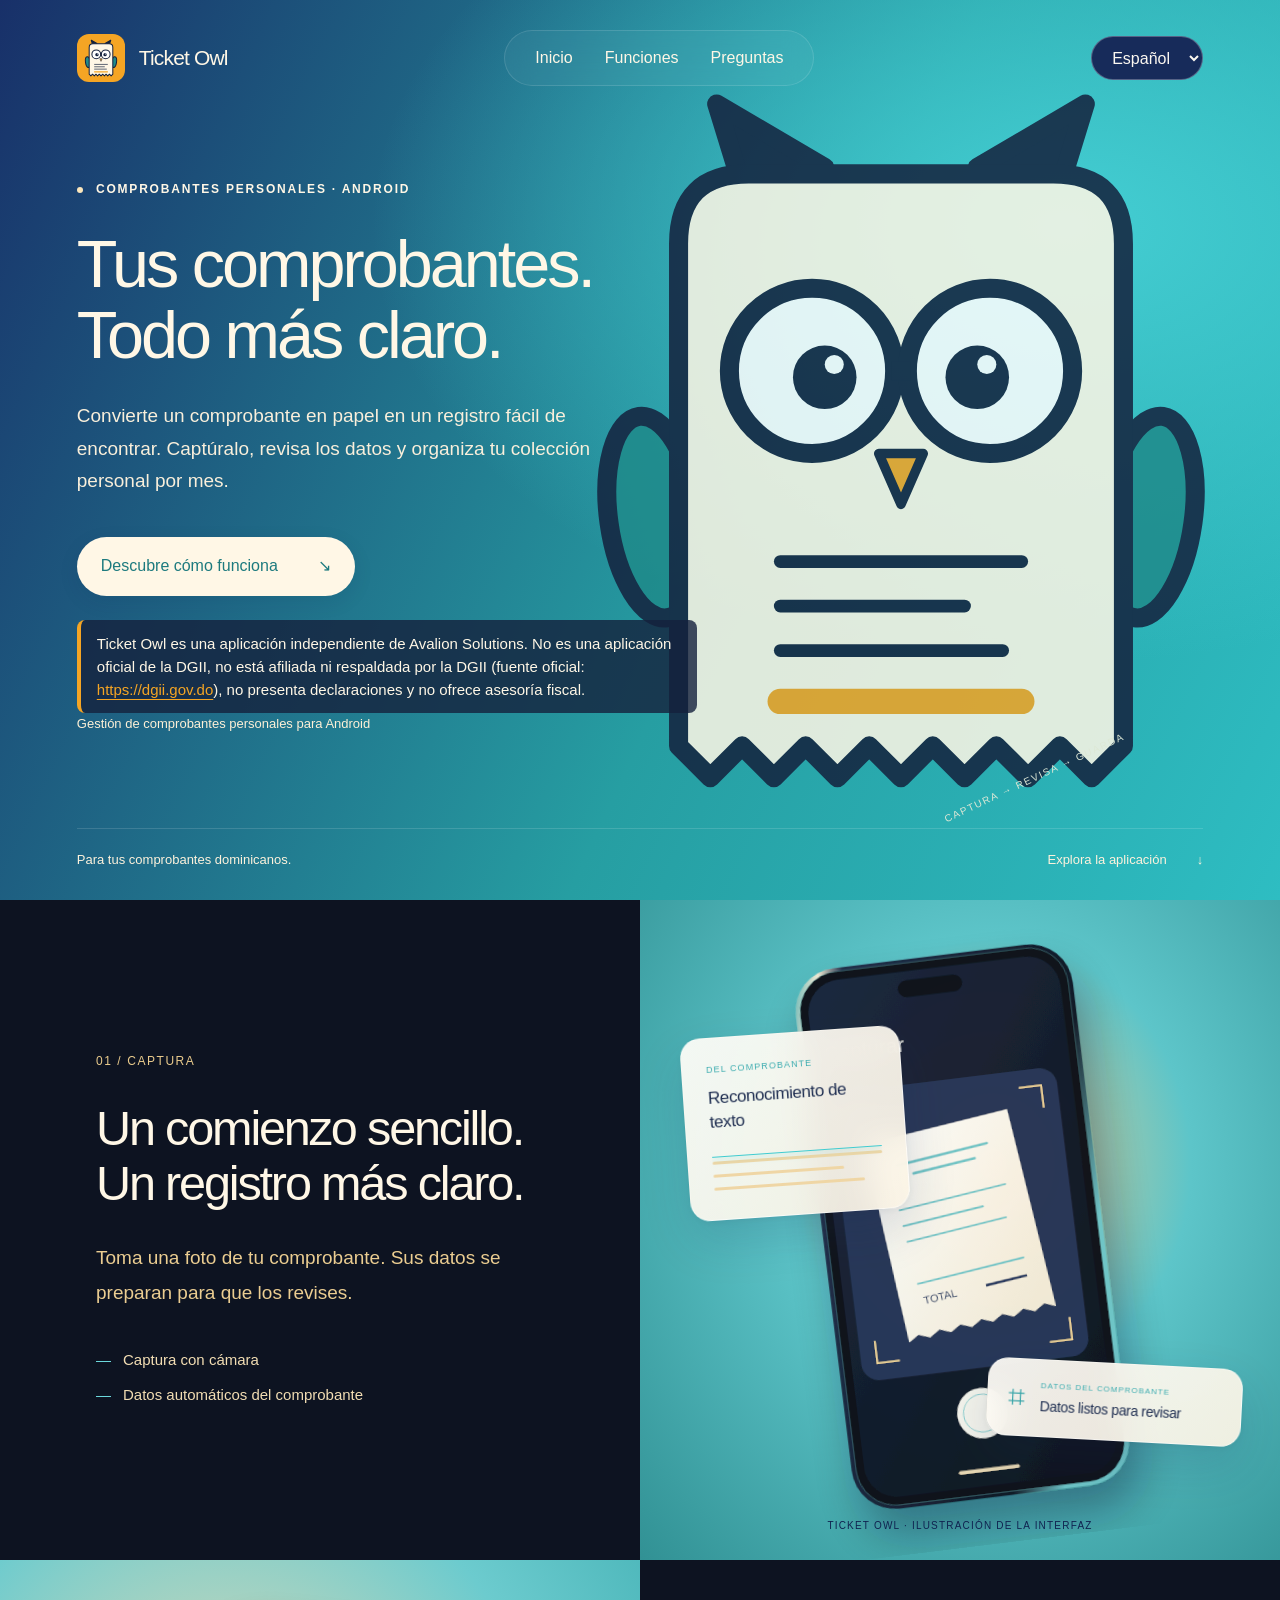
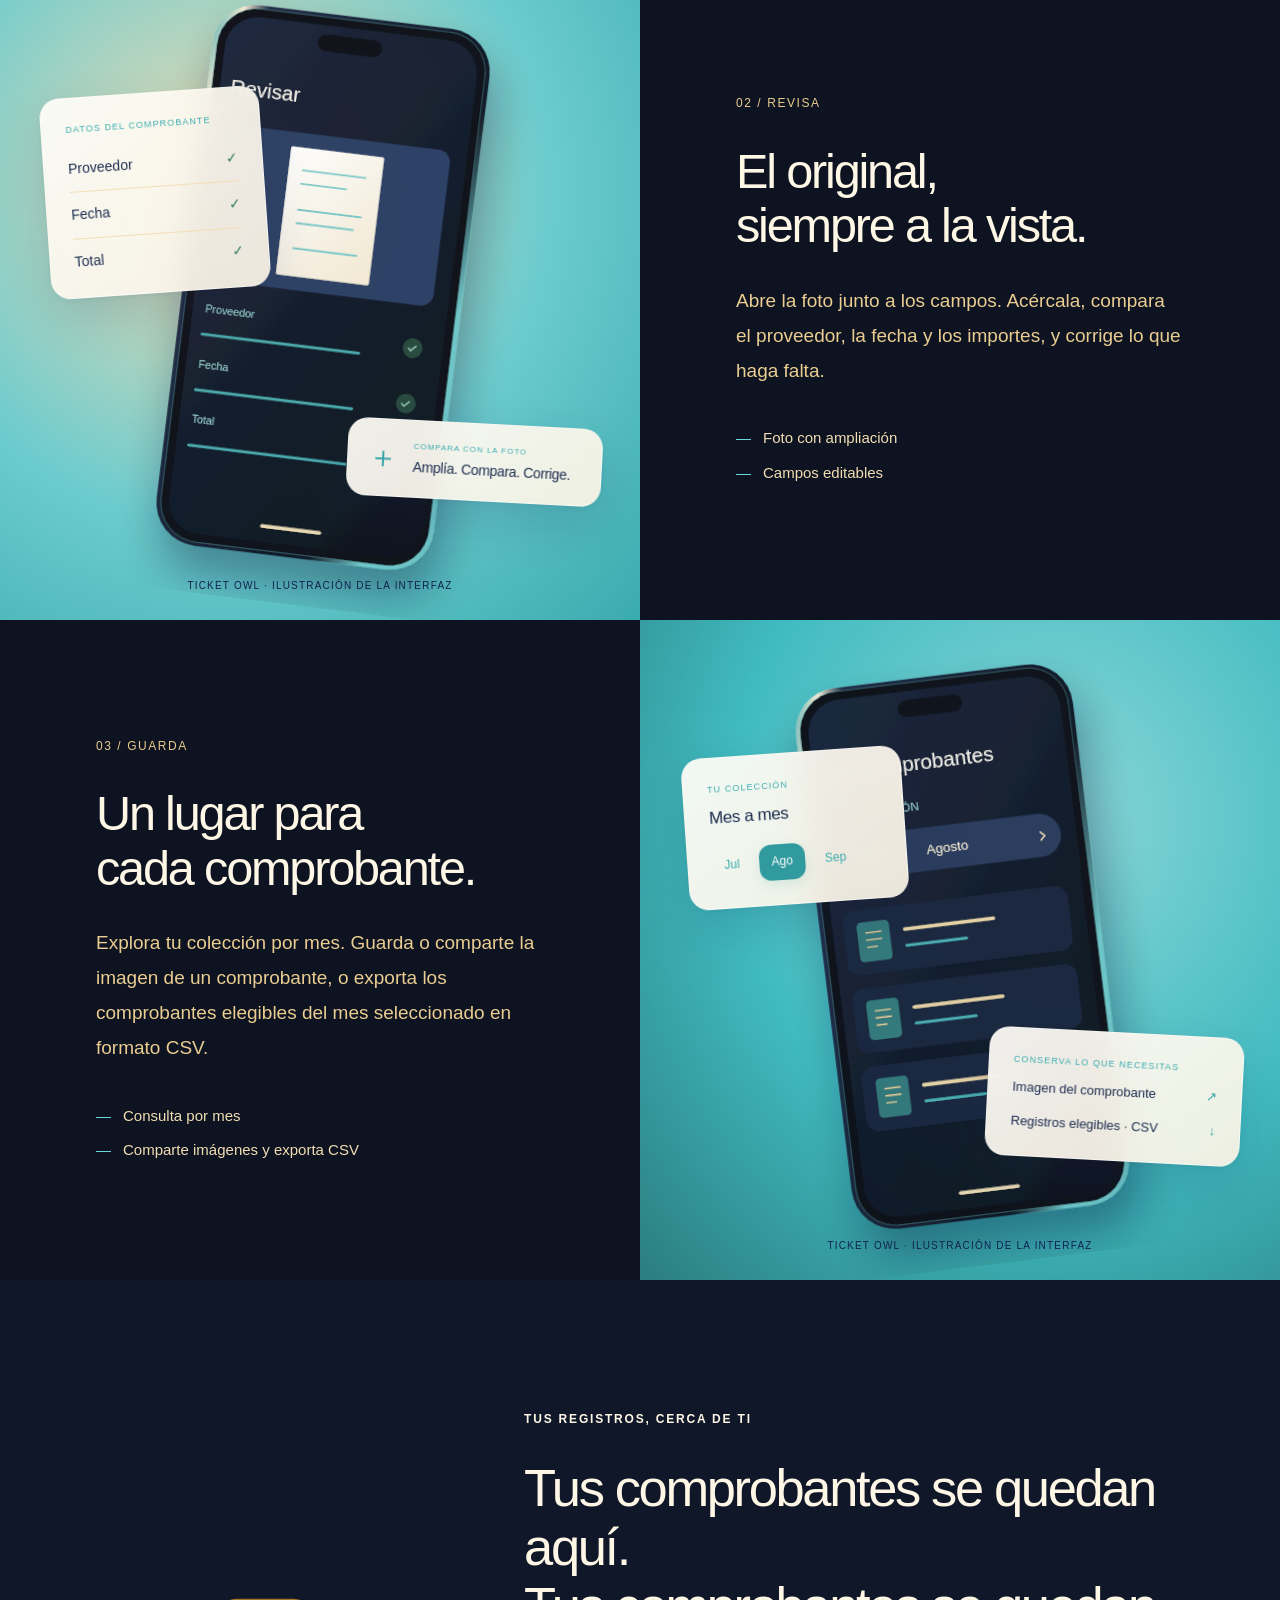
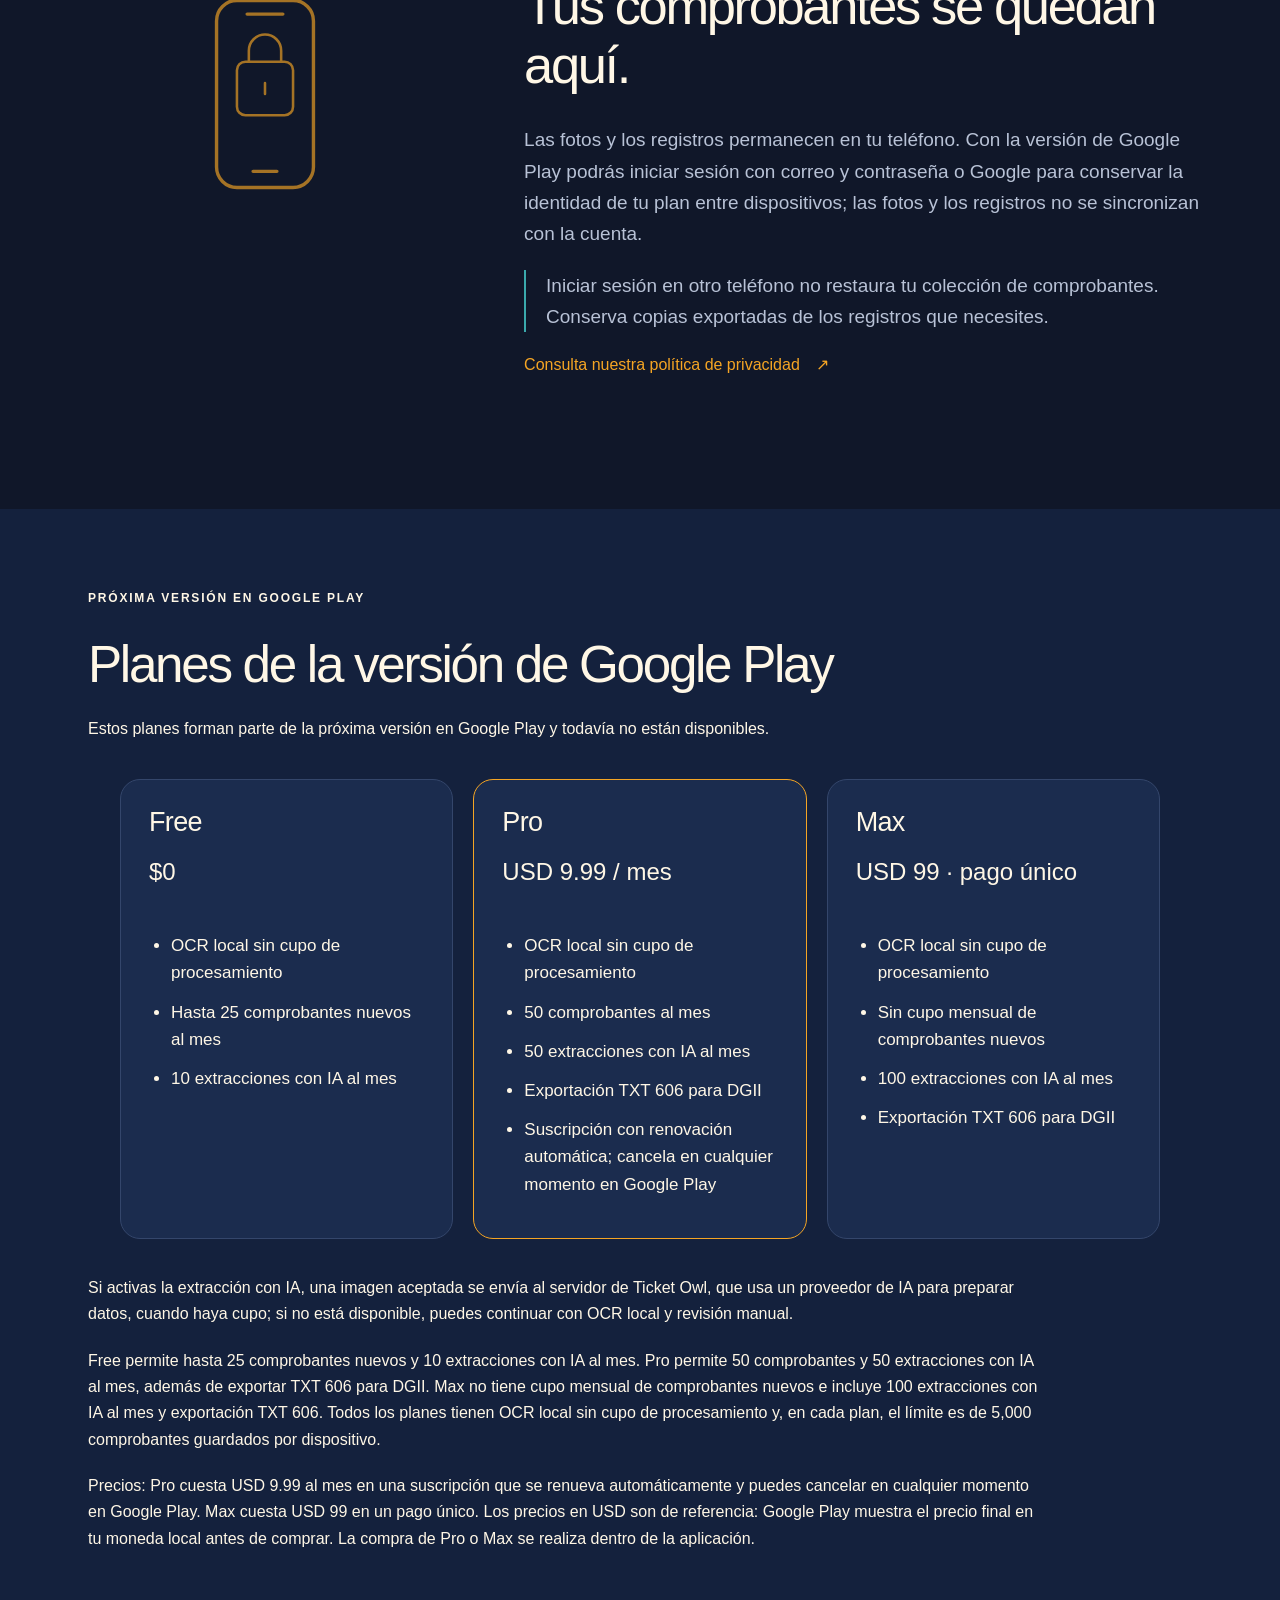
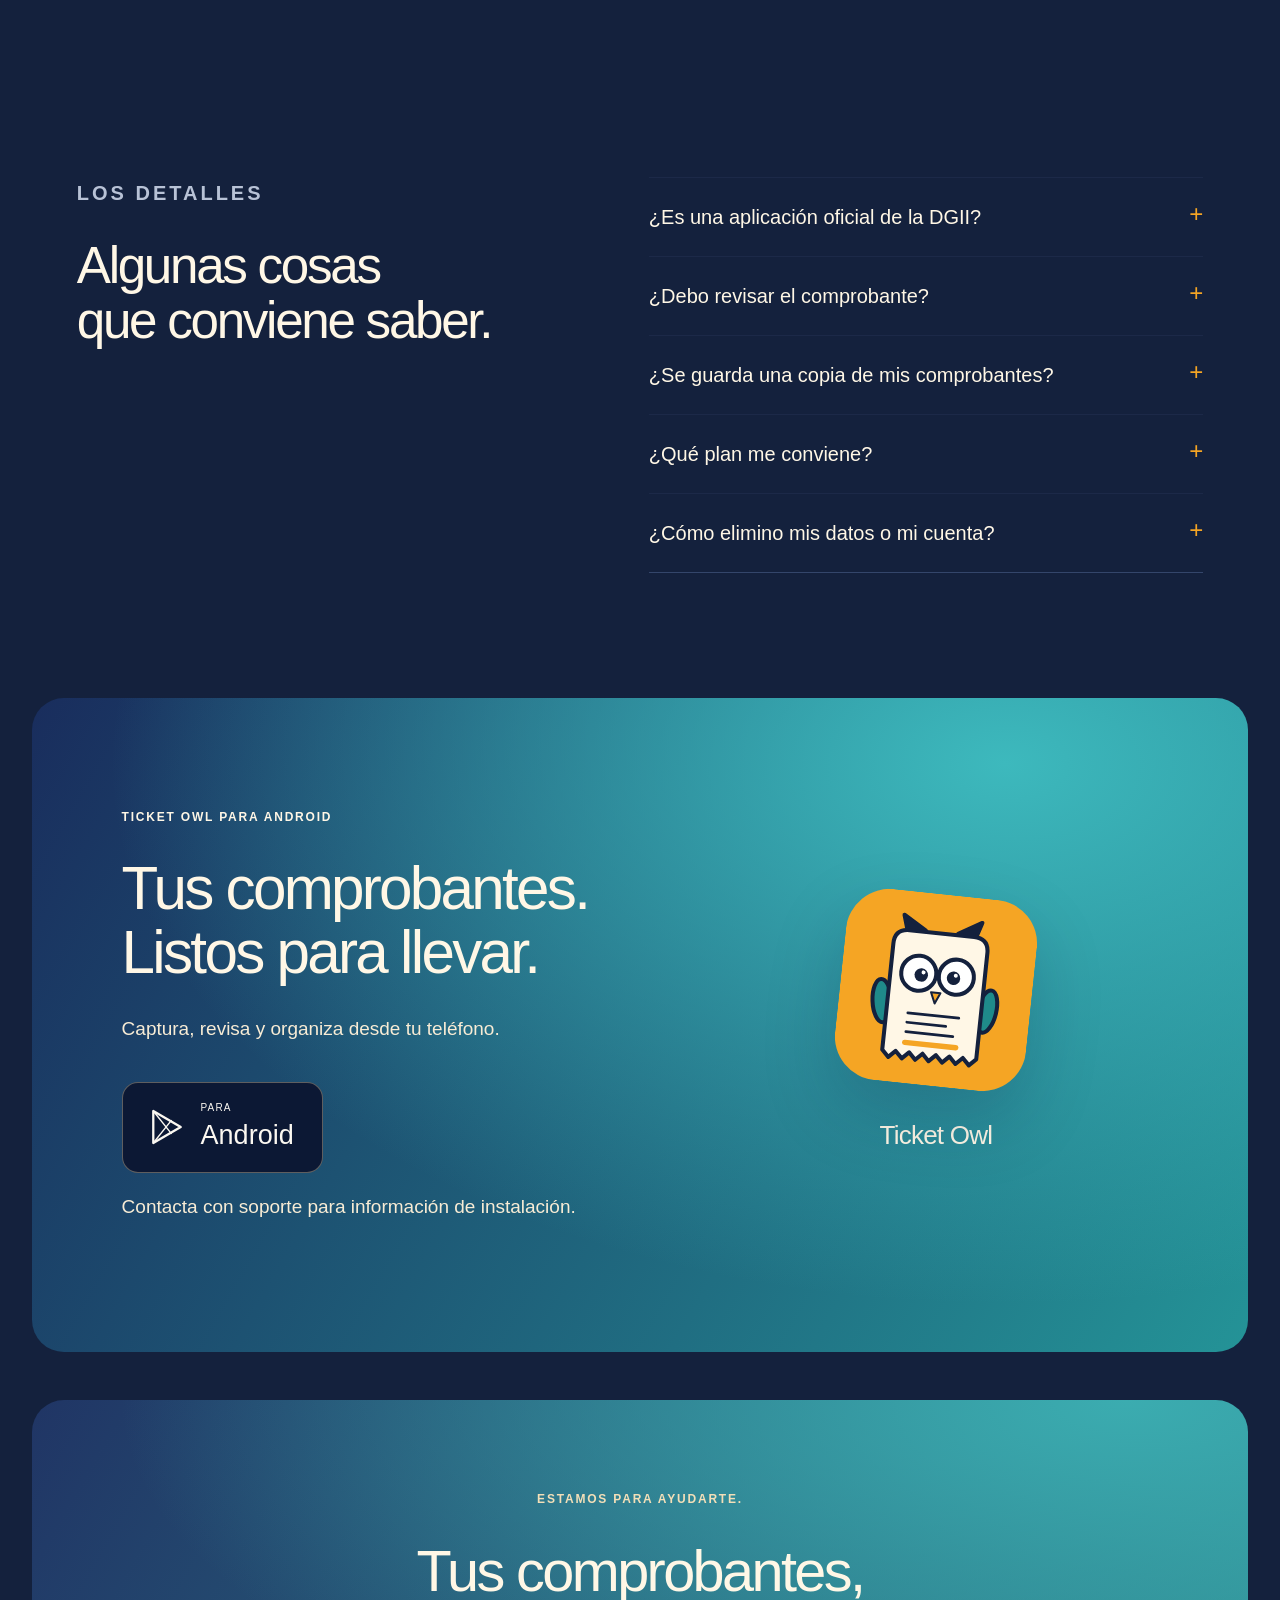
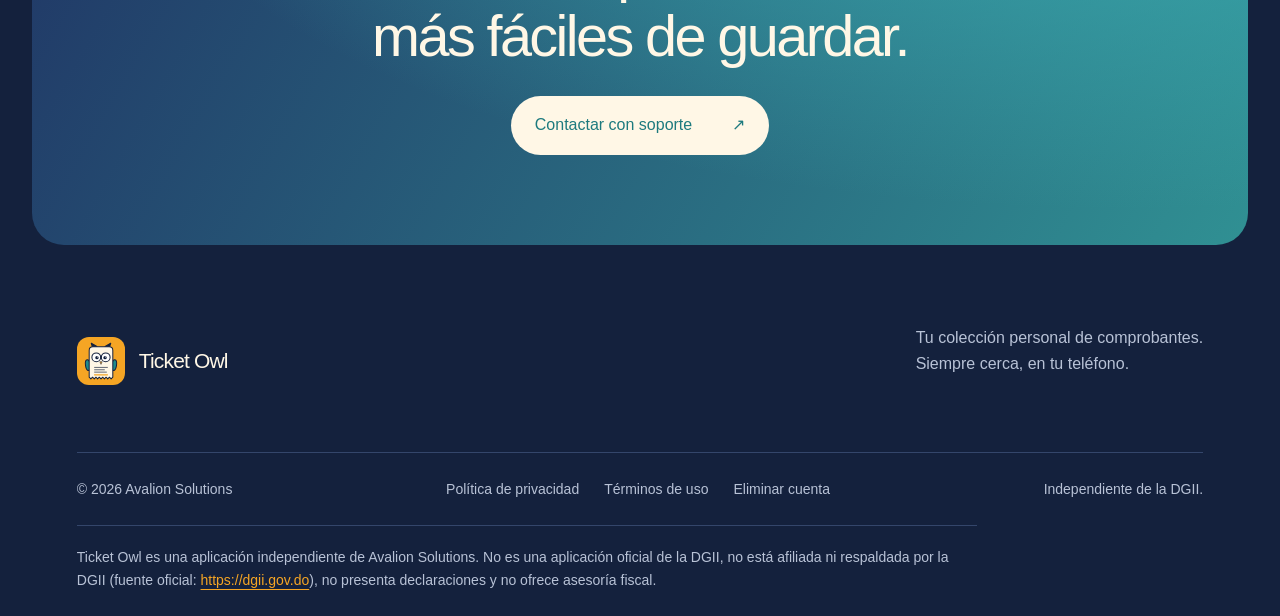
==== commit 43e0ac83: "Round 3: match SG-08 Play listing wording (non-affiliation, AI, plans, pricing); support-email owner" ====
--- a/index.html
+++ b/index.html
@@ -1,7 +1,7 @@
 <!doctype html>
-<html lang="es"><head><meta charset="utf-8"><meta name="viewport" content="width=device-width,initial-scale=1"><meta name="description" content="Captura, revisa y organiza tus comprobantes personales dominicanos con Ticket Owl para Android."><meta name="theme-color" content="#14213D"><title data-en>Tus comprobantes, más claros · Ticket Owl</title><link rel="icon" href="assets/favicon.svg" type="image/svg+xml"><link rel="stylesheet" href="styles.css?v=0.2.0"><link rel="canonical" href="https://app.avalion.com.do/"></head><body class=""><a class="skip" href="#main"><span data-en="Skip to content" data-es="Ir al contenido">Ir al contenido</span></a><header class="site-header"><a class="brand" href="index.html"><img class="brand-icon" src="assets/app-logo.svg" width="48" height="48" alt=""><span>Ticket Owl</span></a><nav aria-label="Navegación principal" data-label-es="Navegación principal" data-label-en="Main navigation"><a href="index.html#overview"><span data-en="Overview" data-es="Inicio">Inicio</span></a><a href="index.html#features"><span data-en="Features" data-es="Funciones">Funciones</span></a><a href="index.html#questions"><span data-en="FAQ" data-es="Preguntas">Preguntas</span></a></nav><label class="language-control"><span class="sr-only"><span data-en="Language" data-es="Idioma">Idioma</span></span><select aria-label="Idioma" id="language"><option value="es">Español</option><option value="en">English</option></select></label></header><main id="main"><section class="hero" id="overview"><div class="hero-copy"><p class="eyebrow"><span class="status-dot"></span> <span data-en="Personal receipts · Android" data-es="Comprobantes personales · Android">Comprobantes personales · Android</span></p><h1><span data-en="Your receipts." data-es="Tus comprobantes.">Tus comprobantes.</span><br><span data-en="In clear view." data-es="Todo más claro.">Todo más claro.</span></h1><p class="hero-description"><span data-en="Turn a paper receipt into a record you can find. Capture it, check the details, and keep your personal collection organized by month." data-es="Convierte un comprobante en papel en un registro fácil de encontrar. Captúralo, revisa los datos y organiza tu colección personal por mes.">Convierte un comprobante en papel en un registro fácil de encontrar. Captúralo, revisa los datos y organiza tu colección personal por mes.</span></p><div class="hero-actions"><a class="button button-light" href="#how-it-works"><span data-en="See how it works" data-es="Descubre cómo funciona">Descubre cómo funciona</span> <span aria-hidden="true">↘</span></a></div><p class="release-note"><span data-en="Personal receipt management for Android" data-es="Gestión de comprobantes personales para Android">Gestión de comprobantes personales para Android</span></p></div><div class="hero-art"><img src="assets/owl-hero.svg" width="1000" height="1000" alt="Búho de Ticket Owl con forma de comprobante" data-alt-en="Ticket Owl mascot: an owl shaped like a receipt" data-alt-es="Búho de Ticket Owl con forma de comprobante"><span class="art-caption"><span data-en="Capture → Review → Keep" data-es="Captura → Revisa → Guarda">Captura → Revisa → Guarda</span></span></div><div class="hero-bottom"><span><span data-en="Made for Dominican receipts." data-es="Para tus comprobantes dominicanos.">Para tus comprobantes dominicanos.</span></span><a href="#features"><span data-en="Explore the app" data-es="Explora la aplicación">Explora la aplicación</span> <span aria-hidden="true">↓</span></a></div></section>
+<html lang="es"><head><meta charset="utf-8"><meta name="viewport" content="width=device-width,initial-scale=1"><meta name="description" content="Captura, revisa y organiza tus comprobantes personales dominicanos con Ticket Owl para Android."><meta name="theme-color" content="#14213D"><title data-en>Tus comprobantes, más claros · Ticket Owl</title><link rel="icon" href="assets/favicon.svg" type="image/svg+xml"><link rel="stylesheet" href="styles.css?v=0.2.0"><link rel="canonical" href="https://app.avalion.com.do/"></head><body class=""><a class="skip" href="#main"><span data-en="Skip to content" data-es="Ir al contenido">Ir al contenido</span></a><header class="site-header"><a class="brand" href="index.html"><img class="brand-icon" src="assets/app-logo.svg" width="48" height="48" alt=""><span>Ticket Owl</span></a><nav aria-label="Navegación principal" data-label-es="Navegación principal" data-label-en="Main navigation"><a href="index.html#overview"><span data-en="Overview" data-es="Inicio">Inicio</span></a><a href="index.html#features"><span data-en="Features" data-es="Funciones">Funciones</span></a><a href="index.html#questions"><span data-en="FAQ" data-es="Preguntas">Preguntas</span></a></nav><label class="language-control"><span class="sr-only"><span data-en="Language" data-es="Idioma">Idioma</span></span><select aria-label="Idioma" id="language"><option value="es">Español</option><option value="en">English</option></select></label></header><main id="main"><section class="hero" id="overview"><div class="hero-copy"><p class="eyebrow"><span class="status-dot"></span> <span data-en="Personal receipts · Android" data-es="Comprobantes personales · Android">Comprobantes personales · Android</span></p><h1><span data-en="Your receipts." data-es="Tus comprobantes.">Tus comprobantes.</span><br><span data-en="In clear view." data-es="Todo más claro.">Todo más claro.</span></h1><p class="hero-description"><span data-en="Turn a paper receipt into a record you can find. Capture it, check the details, and keep your personal collection organized by month." data-es="Convierte un comprobante en papel en un registro fácil de encontrar. Captúralo, revisa los datos y organiza tu colección personal por mes.">Convierte un comprobante en papel en un registro fácil de encontrar. Captúralo, revisa los datos y organiza tu colección personal por mes.</span></p><div class="hero-actions"><a class="button button-light" href="#how-it-works"><span data-en="See how it works" data-es="Descubre cómo funciona">Descubre cómo funciona</span> <span aria-hidden="true">↘</span></a></div><p class="non-affiliation-top"><span data-en="Ticket Owl is an independent app by Avalion Solutions. It is not an official DGII app, is not affiliated with or endorsed by DGII (official source: " data-es="Ticket Owl es una aplicación independiente de Avalion Solutions. No es una aplicación oficial de la DGII, no está afiliada ni respaldada por la DGII (fuente oficial: ">Ticket Owl es una aplicación independiente de Avalion Solutions. No es una aplicación oficial de la DGII, no está afiliada ni respaldada por la DGII (fuente oficial: </span><a href="https://dgii.gov.do" rel="noopener">https://dgii.gov.do</a><span data-en="), does not file taxes, and does not provide tax advice." data-es="), no presenta declaraciones y no ofrece asesoría fiscal.">), no presenta declaraciones y no ofrece asesoría fiscal.</span></p><p class="release-note"><span data-en="Personal receipt management for Android" data-es="Gestión de comprobantes personales para Android">Gestión de comprobantes personales para Android</span></p></div><div class="hero-art"><img src="assets/owl-hero.svg" width="1000" height="1000" alt="Búho de Ticket Owl con forma de comprobante" data-alt-en="Ticket Owl mascot: an owl shaped like a receipt" data-alt-es="Búho de Ticket Owl con forma de comprobante"><span class="art-caption"><span data-en="Capture → Review → Keep" data-es="Captura → Revisa → Guarda">Captura → Revisa → Guarda</span></span></div><div class="hero-bottom"><span><span data-en="Made for Dominican receipts." data-es="Para tus comprobantes dominicanos.">Para tus comprobantes dominicanos.</span></span><a href="#features"><span data-en="Explore the app" data-es="Explora la aplicación">Explora la aplicación</span> <span aria-hidden="true">↓</span></a></div></section>
 <div id="features"><div id="how-it-works"><section class="split-story " id="capture"><div class="story-copy"><p class="eyebrow"><span data-en="01 / Capture" data-es="01 / Captura">01 / Captura</span></p><h2><span data-en="A simpler start." data-es="Un comienzo sencillo.">Un comienzo sencillo.</span><br><span data-en="A clearer record." data-es="Un registro más claro.">Un registro más claro.</span></h2><p><span data-en="Take a photo of your receipt. Its details are prepared for your review." data-es="Toma una foto de tu comprobante. Sus datos se preparan para que los revises.">Toma una foto de tu comprobante. Sus datos se preparan para que los revises.</span></p><div class="story-details"><span><span data-en="Camera capture" data-es="Captura con cámara">Captura con cámara</span></span><span><span data-en="Automatic receipt details" data-es="Datos automáticos del comprobante">Datos automáticos del comprobante</span></span></div></div><div class="story-visual visual-capture"><div class="visual-scene"><img src="assets/capture-phone-es.svg" data-localized-art data-art-es="assets/capture-phone-es.svg" data-art-en="assets/capture-phone.svg" width="540" height="700" alt="Ilustración de la captura de un comprobante en un teléfono." data-alt-en="Illustration of the capture flow in a phone frame." data-alt-es="Ilustración de la captura de un comprobante en un teléfono." loading="lazy"><div class="data-layer layer-one"><span class="layer-label"><span data-en="FROM THE RECEIPT" data-es="DEL COMPROBANTE">DEL COMPROBANTE</span></span><strong><span data-en="Text recognition" data-es="Reconocimiento de texto">Reconocimiento de texto</span></strong><div class="scan-lines" aria-hidden="true"><i></i><i></i><i></i><b></b></div></div><div class="data-layer layer-two compact-layer"><span class="layer-icon" aria-hidden="true">⌗</span><div><span class="layer-label"><span data-en="RECEIPT DETAILS" data-es="DATOS DEL COMPROBANTE">DATOS DEL COMPROBANTE</span></span><strong><span data-en="Details, ready to review" data-es="Datos listos para revisar">Datos listos para revisar</span></strong></div></div></div><span class="visual-caption"><span data-en="Ticket Owl · Interface illustration" data-es="Ticket Owl · Ilustración de la interfaz">Ticket Owl · Ilustración de la interfaz</span></span></div></section><section class="split-story reverse" id="review"><div class="story-copy"><p class="eyebrow"><span data-en="02 / Review" data-es="02 / Revisa">02 / Revisa</span></p><h2><span data-en="The original," data-es="El original,">El original,</span><br><span data-en="always in view." data-es="siempre a la vista.">siempre a la vista.</span></h2><p><span data-en="Open the receipt photo alongside the fields. Zoom in, compare the supplier, date, and amounts, and correct anything that needs attention." data-es="Abre la foto junto a los campos. Acércala, compara el proveedor, la fecha y los importes, y corrige lo que haga falta.">Abre la foto junto a los campos. Acércala, compara el proveedor, la fecha y los importes, y corrige lo que haga falta.</span></p><div class="story-details"><span><span data-en="Zoomable receipt photo" data-es="Foto con ampliación">Foto con ampliación</span></span><span><span data-en="Editable receipt fields" data-es="Campos editables">Campos editables</span></span></div></div><div class="story-visual visual-review"><div class="visual-scene"><img src="assets/review-phone-es.svg" data-localized-art data-art-es="assets/review-phone-es.svg" data-art-en="assets/review-phone.svg" width="540" height="700" alt="Ilustración de la revisión de un comprobante en un teléfono." data-alt-en="Illustration of the review flow in a phone frame." data-alt-es="Ilustración de la revisión de un comprobante en un teléfono." loading="lazy"><div class="data-layer layer-one"><span class="layer-label"><span data-en="RECEIPT FIELDS" data-es="DATOS DEL COMPROBANTE">DATOS DEL COMPROBANTE</span></span><div class="field-row"><span><span data-en="Supplier" data-es="Proveedor">Proveedor</span></span><span class="field-check" aria-hidden="true">✓</span></div><div class="field-row"><span><span data-en="Date" data-es="Fecha">Fecha</span></span><span class="field-check" aria-hidden="true">✓</span></div><div class="field-row"><span>Total</span><span class="field-check" aria-hidden="true">✓</span></div></div><div class="data-layer layer-two compact-layer"><span class="layer-icon" aria-hidden="true">＋</span><div><span class="layer-label"><span data-en="PHOTO COMPARISON" data-es="COMPARA CON LA FOTO">COMPARA CON LA FOTO</span></span><strong><span data-en="Zoom. Compare. Correct." data-es="Amplía. Compara. Corrige.">Amplía. Compara. Corrige.</span></strong></div></div></div><span class="visual-caption"><span data-en="Ticket Owl · Interface illustration" data-es="Ticket Owl · Ilustración de la interfaz">Ticket Owl · Ilustración de la interfaz</span></span></div></section><section class="split-story " id="months"><div class="story-copy"><p class="eyebrow"><span data-en="03 / Keep" data-es="03 / Guarda">03 / Guarda</span></p><h2><span data-en="A place for" data-es="Un lugar para">Un lugar para</span><br><span data-en="every receipt." data-es="cada comprobante.">cada comprobante.</span></h2><p><span data-en="Browse your collection by month. Save or share a receipt image, or export eligible receipts from your selected month as CSV." data-es="Explora tu colección por mes. Guarda o comparte la imagen de un comprobante, o exporta los comprobantes elegibles del mes seleccionado en formato CSV.">Explora tu colección por mes. Guarda o comparte la imagen de un comprobante, o exporta los comprobantes elegibles del mes seleccionado en formato CSV.</span></p><div class="story-details"><span><span data-en="Monthly browsing" data-es="Consulta por mes">Consulta por mes</span></span><span><span data-en="Image sharing and CSV export" data-es="Comparte imágenes y exporta CSV">Comparte imágenes y exporta CSV</span></span></div></div><div class="story-visual visual-months"><div class="visual-scene"><img src="assets/months-phone-es.svg" data-localized-art data-art-es="assets/months-phone-es.svg" data-art-en="assets/months-phone.svg" width="540" height="700" alt="Ilustración de la colección mensual de comprobantes en un teléfono." data-alt-en="Illustration of the monthly collection flow in a phone frame." data-alt-es="Ilustración de la colección mensual de comprobantes en un teléfono." loading="lazy"><div class="data-layer layer-one"><span class="layer-label"><span data-en="YOUR COLLECTION" data-es="TU COLECCIÓN">TU COLECCIÓN</span></span><strong><span data-en="Month by month" data-es="Mes a mes">Mes a mes</span></strong><div class="month-parts" aria-hidden="true"><span>Jul</span><span class="selected-month"><span data-en="Aug" data-es="Ago">Ago</span></span><span>Sep</span></div></div><div class="data-layer layer-two"><span class="layer-label"><span data-en="KEEP WHAT YOU NEED" data-es="CONSERVA LO QUE NECESITAS">CONSERVA LO QUE NECESITAS</span></span><div class="export-parts"><span><span data-en="Receipt image" data-es="Imagen del comprobante">Imagen del comprobante</span> <b aria-hidden="true">↗</b></span><span><span data-en="Eligible records · CSV" data-es="Registros elegibles · CSV">Registros elegibles · CSV</span> <b aria-hidden="true">↓</b></span></div></div></div><span class="visual-caption"><span data-en="Ticket Owl · Interface illustration" data-es="Ticket Owl · Ilustración de la interfaz">Ticket Owl · Ilustración de la interfaz</span></span></div></section></div></div>
 <section class="storage section"><div class="storage-symbol" aria-hidden="true"><svg viewbox="0 0 200 240" fill="none"><rect x="43" y="10" width="114" height="220" rx="24" stroke="currentColor" stroke-width="4"></rect><path d="M79 26h42M86 211h28" stroke="currentColor" stroke-width="4" stroke-linecap="round"></path><rect x="67" y="82" width="66" height="63" rx="10" stroke="currentColor" stroke-width="3"></rect><path d="M81 82V69a19 19 0 0 1 38 0v13m-19 25v13" stroke="currentColor" stroke-width="3" stroke-linecap="round"></path></svg></div><div><p class="eyebrow"><span data-en="Your records, close to you" data-es="Tus registros, cerca de ti">Tus registros, cerca de ti</span></p><h2><span data-en="Your receipts stay here." data-es="Tus comprobantes se quedan aquí.">Tus comprobantes se quedan aquí.</span><br><span data-en="Your receipts stay here." data-es="Tus comprobantes se quedan aquí.">Tus comprobantes se quedan aquí.</span></h2><p><span data-en="Receipt photos and records stay on your phone. With the Google Play release you can sign in with email and password or Google to keep your plan identity across devices; receipt photos and records do not sync to your account." data-es="Las fotos y los registros permanecen en tu teléfono. Con la versión de Google Play podrás iniciar sesión con correo y contraseña o Google para conservar la identidad de tu plan entre dispositivos; las fotos y los registros no se sincronizan con la cuenta.">Las fotos y los registros permanecen en tu teléfono. Con la versión de Google Play podrás iniciar sesión con correo y contraseña o Google para conservar la identidad de tu plan entre dispositivos; las fotos y los registros no se sincronizan con la cuenta.</span></p><p class="storage-callout"><span data-en="Signing in on another phone does not restore your receipt collection. Keep exports of records you need." data-es="Iniciar sesión en otro teléfono no restaura tu colección de comprobantes. Conserva copias exportadas de los registros que necesites.">Iniciar sesión en otro teléfono no restaura tu colección de comprobantes. Conserva copias exportadas de los registros que necesites.</span></p><a class="text-link" href="privacy.html"><span data-en="Read our privacy policy" data-es="Consulta nuestra política de privacidad">Consulta nuestra política de privacidad</span> <span aria-hidden="true">↗</span></a></div></section>
 
-<section class="plans section" id="plans"><p class="eyebrow"><span data-en="Upcoming Google Play release" data-es="Próxima versión en Google Play">Próxima versión en Google Play</span></p><h2><span data-en="Plans for the Google Play release" data-es="Planes de la versión de Google Play">Planes de la versión de Google Play</span></h2><p><span data-en="These plans are part of the upcoming Google Play release and are not available yet. Pro and Max are purchased in the app." data-es="Estos planes forman parte de la próxima versión en Google Play y todavía no están disponibles. Pro y Max se compran dentro de la aplicación.">Estos planes forman parte de la próxima versión en Google Play y todavía no están disponibles. Pro y Max se compran dentro de la aplicación.</span></p><div class="plans-grid"><article class="plan"><h3>Free</h3><p class="plan-price">$0</p><ul><li><span data-en="Unlimited on-device OCR" data-es="OCR local sin cupo de procesamiento">OCR local sin cupo de procesamiento</span></li><li><span data-en="Up to 25 new receipts per month" data-es="Hasta 25 comprobantes nuevos al mes">Hasta 25 comprobantes nuevos al mes</span></li><li><span data-en="10 AI extractions per month" data-es="10 extracciones con IA al mes">10 extracciones con IA al mes</span></li></ul></article><article class="plan"><h3>Pro</h3><p class="plan-price">USD 9.99 / <span data-en="month" data-es="mes">mes</span></p><ul><li><span data-en="Unlimited on-device OCR" data-es="OCR local sin cupo de procesamiento">OCR local sin cupo de procesamiento</span></li><li><span data-en="50 receipts per month" data-es="50 comprobantes al mes">50 comprobantes al mes</span></li><li><span data-en="50 AI extractions per month" data-es="50 extracciones con IA al mes">50 extracciones con IA al mes</span></li><li><span data-en="DGII 606 TXT export" data-es="Exportación TXT 606 para DGII">Exportación TXT 606 para DGII</span></li><li><span data-en="Auto-renewing subscription; cancel anytime in Google Play" data-es="Suscripción con renovación automática; cancela en cualquier momento en Google Play">Suscripción con renovación automática; cancela en cualquier momento en Google Play</span></li></ul></article><article class="plan"><h3>Max</h3><p class="plan-price">USD 99 · <span data-en="one time" data-es="pago único">pago único</span></p><ul><li><span data-en="Unlimited on-device OCR" data-es="OCR local sin cupo de procesamiento">OCR local sin cupo de procesamiento</span></li><li><span data-en="No monthly new-receipt quota" data-es="Sin cupo mensual de comprobantes nuevos">Sin cupo mensual de comprobantes nuevos</span></li><li><span data-en="100 AI extractions per month" data-es="100 extracciones con IA al mes">100 extracciones con IA al mes</span></li><li><span data-en="DGII 606 TXT export" data-es="Exportación TXT 606 para DGII">Exportación TXT 606 para DGII</span></li></ul></article></div><p><span data-en="Every plan includes unlimited on-device OCR processing and a 5,000-receipt storage cap per device. If you enable AI extraction, an accepted image may be sent to prepare details while you have an allowance; when AI is unavailable, you can continue with local OCR and manual review." data-es="Todos los planes tienen OCR local sin cupo de procesamiento y un límite de 5,000 comprobantes guardados por dispositivo. Si activas la extracción con IA, una imagen aceptada puede enviarse para preparar datos cuando haya cupo; si no está disponible, puedes continuar con OCR local y revisión manual.">Todos los planes tienen OCR local sin cupo de procesamiento y un límite de 5,000 comprobantes guardados por dispositivo. Si activas la extracción con IA, una imagen aceptada puede enviarse para preparar datos cuando haya cupo; si no está disponible, puedes continuar con OCR local y revisión manual.</span></p></section><section class="faq section" id="questions"><div class="section-heading"><p class="eyebrow"><span data-en="The details" data-es="Los detalles">Los detalles</span></p><h2><span data-en="A few things" data-es="Algunas cosas">Algunas cosas</span><br><span data-en="worth knowing." data-es="que conviene saber.">que conviene saber.</span></h2></div><div class="questions"><details><summary><span data-en="Is this an official DGII app?" data-es="¿Es una aplicación oficial de la DGII?">¿Es una aplicación oficial de la DGII?</span></summary><p><span data-en="No. Ticket Owl is an independent personal app by Avalion Solutions. It is not affiliated with or endorsed by DGII and does not file taxes or provide tax advice." data-es="No. Ticket Owl es una aplicación personal e independiente de Avalion Solutions. No está afiliada ni cuenta con el respaldo de la DGII; no presenta declaraciones ni ofrece asesoría fiscal.">No. Ticket Owl es una aplicación personal e independiente de Avalion Solutions. No está afiliada ni cuenta con el respaldo de la DGII; no presenta declaraciones ni ofrece asesoría fiscal.</span></p></details><details><summary><span data-en="Do I still need to check the receipt?" data-es="¿Debo revisar el comprobante?">¿Debo revisar el comprobante?</span></summary><p><span data-en="Yes. Automatic receipt extraction can be incomplete or incorrect. Review dates, amounts, and other details against the original before saving. Keep your original documents." data-es="Sí. La extracción automática puede contener errores u omisiones. Compara fechas, importes y demás datos con el original antes de guardar. Conserva los documentos originales.">Sí. La extracción automática puede contener errores u omisiones. Compara fechas, importes y demás datos con el original antes de guardar. Conserva los documentos originales.</span></p></details><details><summary><span data-en="Are my receipts backed up?" data-es="¿Se guarda una copia de mis comprobantes?">¿Se guarda una copia de mis comprobantes?</span></summary><p><span data-en="No. Your account keeps your plan identity across devices, but receipt photos and records remain on the phone. Clearing app data, uninstalling, losing the device or deleting the account can make local records unavailable. Export what you need to keep." data-es="No. Tu cuenta conserva la identidad de tu plan entre dispositivos, pero las fotos y los registros permanecen en el teléfono. Borrar los datos, desinstalar, perder el dispositivo o eliminar la cuenta puede dejar los registros locales inaccesibles. Exporta lo que necesites conservar.">No. Tu cuenta conserva la identidad de tu plan entre dispositivos, pero las fotos y los registros permanecen en el teléfono. Borrar los datos, desinstalar, perder el dispositivo o eliminar la cuenta puede dejar los registros locales inaccesibles. Exporta lo que necesites conservar.</span></p></details><details><summary><span data-en="Which plan is right for me?" data-es="¿Qué plan me conviene?">¿Qué plan me conviene?</span></summary><p><span data-en="Free allows up to 25 new receipts and 10 AI extractions per month. Pro (USD 9.99 per month) allows 50 receipts and 50 AI extractions plus DGII 606 TXT export. Max (USD 99, one time) has no monthly new-receipt quota and 100 AI extractions per month plus 606 TXT. These plans are part of the upcoming Google Play release." data-es="Free permite hasta 25 comprobantes nuevos y 10 extracciones con IA al mes. Pro (USD 9.99 al mes) permite 50 comprobantes y 50 extracciones con IA, además de exportar TXT 606 para DGII. Max (USD 99, pago único) elimina el cupo mensual de comprobantes nuevos e incluye 100 extracciones con IA al mes y TXT 606. Estos planes forman parte de la próxima versión en Google Play.">Free permite hasta 25 comprobantes nuevos y 10 extracciones con IA al mes. Pro (USD 9.99 al mes) permite 50 comprobantes y 50 extracciones con IA, además de exportar TXT 606 para DGII. Max (USD 99, pago único) elimina el cupo mensual de comprobantes nuevos e incluye 100 extracciones con IA al mes y TXT 606. Estos planes forman parte de la próxima versión en Google Play.</span></p></details><details><summary><span data-en="How do I delete my data or account?" data-es="¿Cómo elimino mis datos o mi cuenta?">¿Cómo elimino mis datos o mi cuenta?</span></summary><p><span data-en="Use Account management in the app to delete your account, or Profile to delete receipts. You can also send a request to support. See the" data-es="Usa la administración de cuenta de la aplicación para eliminar tu cuenta, o Perfil para eliminar comprobantes. También puedes enviar una solicitud a soporte. Consulta las">Usa la administración de cuenta de la aplicación para eliminar tu cuenta, o Perfil para eliminar comprobantes. También puedes enviar una solicitud a soporte. Consulta las</span> <a href="delete-account.html"><span data-en="account and data deletion instructions" data-es="instrucciones para eliminar cuenta y datos">instrucciones para eliminar cuenta y datos</span></a> <span data-en="." data-es=".">.</span></p></details></div></section>
-<section class="download-section" id="download"><div class="download-copy"><p class="eyebrow"><span data-en="Ticket Owl for Android" data-es="Ticket Owl para Android">Ticket Owl para Android</span></p><h2><span data-en="Your receipts." data-es="Tus comprobantes.">Tus comprobantes.</span><br><span data-en="Ready to go." data-es="Listos para llevar.">Listos para llevar.</span></h2><p><span data-en="Capture, review, and organize from your phone." data-es="Captura, revisa y organiza desde tu teléfono.">Captura, revisa y organiza desde tu teléfono.</span></p><div class="play-badge" aria-disabled="true"><svg viewbox="0 0 28 32" aria-hidden="true"><path d="M2 2v28l24-14Z" fill="none" stroke="currentColor" stroke-width="2" stroke-linejoin="round"></path><path d="m2 2 16 20m-16 8L18 10" fill="none" stroke="currentColor" stroke-width="1.2"></path></svg><span><small><span data-en="FOR" data-es="PARA">PARA</span></small><strong>Android</strong></span></div><p class="download-note"><span data-en="Contact support for installation information." data-es="Contacta con soporte para información de instalación.">Contacta con soporte para información de instalación.</span></p></div><div class="download-art"><img src="assets/app-logo.svg" width="240" height="240" alt="Logotipo de Ticket Owl" data-alt-en="Ticket Owl app logo" data-alt-es="Logotipo de Ticket Owl"><span>Ticket Owl</span></div></section><section class="contact section" id="support"><p class="eyebrow"><span data-en="Here to help." data-es="Estamos para ayudarte.">Estamos para ayudarte.</span></p><h2><span data-en="Let’s make receipts" data-es="Tus comprobantes,">Tus comprobantes,</span><br><span data-en="easier to keep." data-es="más fáciles de guardar.">más fáciles de guardar.</span></h2><a class="button button-light" href="mailto:graptorx@gmail.com"><span data-en="Contact support" data-es="Contactar con soporte">Contactar con soporte</span> <span aria-hidden="true">↗</span></a></section></main><footer class="site-footer"><div class="footer-top"><a class="brand" href="index.html"><img class="brand-icon" src="assets/app-logo.svg" width="48" height="48" alt="">Ticket Owl</a><p><span data-en="Your personal receipt collection." data-es="Tu colección personal de comprobantes.">Tu colección personal de comprobantes.</span><br><span data-en="Kept close, on your phone." data-es="Siempre cerca, en tu teléfono.">Siempre cerca, en tu teléfono.</span></p></div><div class="footer-bottom"><span>© 2026 Avalion Solutions</span><nav aria-label="Información legal" data-label-es="Información legal" data-label-en="Legal"><a href="privacy.html"><span data-en="Privacy policy" data-es="Política de privacidad">Política de privacidad</span></a><a href="terms.html"><span data-en="Terms of use" data-es="Términos de uso">Términos de uso</span></a><a href="delete-account.html"><span data-en="Delete account" data-es="Eliminar cuenta">Eliminar cuenta</span></a></nav><span><span data-en="Independent of DGII." data-es="Independiente de la DGII.">Independiente de la DGII.</span></span></div><p class="non-affiliation" id="non-affiliation"><span data-en="Ticket Owl is an independent app by Avalion Solutions. It is not affiliated with, endorsed by or sponsored by the Dirección General de Impuestos Internos (DGII). Official DGII information:" data-es="Ticket Owl es una aplicación independiente de Avalion Solutions. No está afiliada, respaldada ni patrocinada por la Dirección General de Impuestos Internos (DGII). Información oficial de la DGII:">Ticket Owl es una aplicación independiente de Avalion Solutions. No está afiliada, respaldada ni patrocinada por la Dirección General de Impuestos Internos (DGII). Información oficial de la DGII:</span> <a href="https://dgii.gov.do" rel="noopener">dgii.gov.do</a></p></footer><script src="language.js?v=0.2.0" defer></script><script src="motion.js?v=0.2.0" defer></script></body></html>
+<section class="plans section" id="plans"><p class="eyebrow"><span data-en="Upcoming Google Play release" data-es="Próxima versión en Google Play">Próxima versión en Google Play</span></p><h2><span data-en="Plans for the Google Play release" data-es="Planes de la versión de Google Play">Planes de la versión de Google Play</span></h2><p><span data-en="These plans are part of the upcoming Google Play release and are not available yet." data-es="Estos planes forman parte de la próxima versión en Google Play y todavía no están disponibles.">Estos planes forman parte de la próxima versión en Google Play y todavía no están disponibles.</span></p><div class="plans-grid"><article class="plan"><h3>Free</h3><p class="plan-price">$0</p><ul><li><span data-en="Unlimited on-device OCR" data-es="OCR local sin cupo de procesamiento">OCR local sin cupo de procesamiento</span></li><li><span data-en="Up to 25 new receipts per month" data-es="Hasta 25 comprobantes nuevos al mes">Hasta 25 comprobantes nuevos al mes</span></li><li><span data-en="10 AI extractions per month" data-es="10 extracciones con IA al mes">10 extracciones con IA al mes</span></li></ul></article><article class="plan"><h3>Pro</h3><p class="plan-price">USD 9.99 / <span data-en="month" data-es="mes">mes</span></p><ul><li><span data-en="Unlimited on-device OCR" data-es="OCR local sin cupo de procesamiento">OCR local sin cupo de procesamiento</span></li><li><span data-en="50 receipts per month" data-es="50 comprobantes al mes">50 comprobantes al mes</span></li><li><span data-en="50 AI extractions per month" data-es="50 extracciones con IA al mes">50 extracciones con IA al mes</span></li><li><span data-en="DGII 606 TXT export" data-es="Exportación TXT 606 para DGII">Exportación TXT 606 para DGII</span></li><li><span data-en="Auto-renewing subscription; cancel anytime in Google Play" data-es="Suscripción con renovación automática; cancela en cualquier momento en Google Play">Suscripción con renovación automática; cancela en cualquier momento en Google Play</span></li></ul></article><article class="plan"><h3>Max</h3><p class="plan-price">USD 99 · <span data-en="one time" data-es="pago único">pago único</span></p><ul><li><span data-en="Unlimited on-device OCR" data-es="OCR local sin cupo de procesamiento">OCR local sin cupo de procesamiento</span></li><li><span data-en="No monthly new-receipt quota" data-es="Sin cupo mensual de comprobantes nuevos">Sin cupo mensual de comprobantes nuevos</span></li><li><span data-en="100 AI extractions per month" data-es="100 extracciones con IA al mes">100 extracciones con IA al mes</span></li><li><span data-en="DGII 606 TXT export" data-es="Exportación TXT 606 para DGII">Exportación TXT 606 para DGII</span></li></ul></article></div><p><span data-en="If you enable AI extraction, an accepted image is sent to Ticket Owl's server, which uses an AI provider to prepare details, while you have an allowance; when AI is unavailable, you can continue with local OCR and manual review." data-es="Si activas la extracción con IA, una imagen aceptada se envía al servidor de Ticket Owl, que usa un proveedor de IA para preparar datos, cuando haya cupo; si no está disponible, puedes continuar con OCR local y revisión manual.">Si activas la extracción con IA, una imagen aceptada se envía al servidor de Ticket Owl, que usa un proveedor de IA para preparar datos, cuando haya cupo; si no está disponible, puedes continuar con OCR local y revisión manual.</span></p><p><span data-en="Free allows up to 25 new receipts and 10 AI extractions per month. Pro allows 50 receipts and 50 AI extractions per month, plus DGII 606 TXT export. Max has no monthly new-receipt quota and includes 100 AI extractions per month and DGII 606 TXT export. Every plan includes unlimited on-device OCR processing, and on every plan the limit is 5,000 receipts stored per device." data-es="Free permite hasta 25 comprobantes nuevos y 10 extracciones con IA al mes. Pro permite 50 comprobantes y 50 extracciones con IA al mes, además de exportar TXT 606 para DGII. Max no tiene cupo mensual de comprobantes nuevos e incluye 100 extracciones con IA al mes y exportación TXT 606. Todos los planes tienen OCR local sin cupo de procesamiento y, en cada plan, el límite es de 5,000 comprobantes guardados por dispositivo.">Free permite hasta 25 comprobantes nuevos y 10 extracciones con IA al mes. Pro permite 50 comprobantes y 50 extracciones con IA al mes, además de exportar TXT 606 para DGII. Max no tiene cupo mensual de comprobantes nuevos e incluye 100 extracciones con IA al mes y exportación TXT 606. Todos los planes tienen OCR local sin cupo de procesamiento y, en cada plan, el límite es de 5,000 comprobantes guardados por dispositivo.</span></p><p><span data-en="Pricing: Pro is USD 9.99 per month, a subscription that auto-renews and can be cancelled anytime in Google Play. Max is a one-time purchase of USD 99. USD prices are reference prices: Google Play shows the final price in your local currency before purchase. Pro and Max are purchased in the app." data-es="Precios: Pro cuesta USD 9.99 al mes en una suscripción que se renueva automáticamente y puedes cancelar en cualquier momento en Google Play. Max cuesta USD 99 en un pago único. Los precios en USD son de referencia: Google Play muestra el precio final en tu moneda local antes de comprar. La compra de Pro o Max se realiza dentro de la aplicación.">Precios: Pro cuesta USD 9.99 al mes en una suscripción que se renueva automáticamente y puedes cancelar en cualquier momento en Google Play. Max cuesta USD 99 en un pago único. Los precios en USD son de referencia: Google Play muestra el precio final en tu moneda local antes de comprar. La compra de Pro o Max se realiza dentro de la aplicación.</span></p></section><section class="faq section" id="questions"><div class="section-heading"><p class="eyebrow"><span data-en="The details" data-es="Los detalles">Los detalles</span></p><h2><span data-en="A few things" data-es="Algunas cosas">Algunas cosas</span><br><span data-en="worth knowing." data-es="que conviene saber.">que conviene saber.</span></h2></div><div class="questions"><details><summary><span data-en="Is this an official DGII app?" data-es="¿Es una aplicación oficial de la DGII?">¿Es una aplicación oficial de la DGII?</span></summary><p><span data-en="No. Ticket Owl is an independent app by Avalion Solutions. It is not an official DGII app, is not affiliated with or endorsed by DGII, does not file taxes, and does not provide tax advice." data-es="No. Ticket Owl es una aplicación independiente de Avalion Solutions. No es una aplicación oficial de la DGII, no está afiliada ni respaldada por la DGII, no presenta declaraciones y no ofrece asesoría fiscal.">No. Ticket Owl es una aplicación independiente de Avalion Solutions. No es una aplicación oficial de la DGII, no está afiliada ni respaldada por la DGII, no presenta declaraciones y no ofrece asesoría fiscal.</span></p></details><details><summary><span data-en="Do I still need to check the receipt?" data-es="¿Debo revisar el comprobante?">¿Debo revisar el comprobante?</span></summary><p><span data-en="Yes. Automatic receipt extraction can be incomplete or incorrect. Review dates, amounts, and other details against the original before saving. Keep your original documents." data-es="Sí. La extracción automática puede contener errores u omisiones. Compara fechas, importes y demás datos con el original antes de guardar. Conserva los documentos originales.">Sí. La extracción automática puede contener errores u omisiones. Compara fechas, importes y demás datos con el original antes de guardar. Conserva los documentos originales.</span></p></details><details><summary><span data-en="Are my receipts backed up?" data-es="¿Se guarda una copia de mis comprobantes?">¿Se guarda una copia de mis comprobantes?</span></summary><p><span data-en="No. Your account keeps your plan identity across devices, but receipt photos and records remain on the phone. Clearing app data, uninstalling, losing the device or deleting the account can make local records unavailable. Export what you need to keep." data-es="No. Tu cuenta conserva la identidad de tu plan entre dispositivos, pero las fotos y los registros permanecen en el teléfono. Borrar los datos, desinstalar, perder el dispositivo o eliminar la cuenta puede dejar los registros locales inaccesibles. Exporta lo que necesites conservar.">No. Tu cuenta conserva la identidad de tu plan entre dispositivos, pero las fotos y los registros permanecen en el teléfono. Borrar los datos, desinstalar, perder el dispositivo o eliminar la cuenta puede dejar los registros locales inaccesibles. Exporta lo que necesites conservar.</span></p></details><details><summary><span data-en="Which plan is right for me?" data-es="¿Qué plan me conviene?">¿Qué plan me conviene?</span></summary><p><span data-en="Free allows up to 25 new receipts and 10 AI extractions per month. Pro (USD 9.99 per month) allows 50 receipts and 50 AI extractions plus DGII 606 TXT export. Max (USD 99, one time) has no monthly new-receipt quota and 100 AI extractions per month plus 606 TXT. USD prices are reference prices: Google Play shows the final price in your local currency before purchase. These plans are part of the upcoming Google Play release." data-es="Free permite hasta 25 comprobantes nuevos y 10 extracciones con IA al mes. Pro (USD 9.99 al mes) permite 50 comprobantes y 50 extracciones con IA, además de exportar TXT 606 para DGII. Max (USD 99, pago único) no tiene cupo mensual de comprobantes nuevos e incluye 100 extracciones con IA al mes y TXT 606. Los precios en USD son de referencia: Google Play muestra el precio final en tu moneda local antes de comprar. Estos planes forman parte de la próxima versión en Google Play.">Free permite hasta 25 comprobantes nuevos y 10 extracciones con IA al mes. Pro (USD 9.99 al mes) permite 50 comprobantes y 50 extracciones con IA, además de exportar TXT 606 para DGII. Max (USD 99, pago único) no tiene cupo mensual de comprobantes nuevos e incluye 100 extracciones con IA al mes y TXT 606. Los precios en USD son de referencia: Google Play muestra el precio final en tu moneda local antes de comprar. Estos planes forman parte de la próxima versión en Google Play.</span></p></details><details><summary><span data-en="How do I delete my data or account?" data-es="¿Cómo elimino mis datos o mi cuenta?">¿Cómo elimino mis datos o mi cuenta?</span></summary><p><span data-en="Use Account management in the app to delete your account, or Profile to delete receipts. You can also send a request to support. See the" data-es="Usa la administración de cuenta de la aplicación para eliminar tu cuenta, o Perfil para eliminar comprobantes. También puedes enviar una solicitud a soporte. Consulta las">Usa la administración de cuenta de la aplicación para eliminar tu cuenta, o Perfil para eliminar comprobantes. También puedes enviar una solicitud a soporte. Consulta las</span> <a href="delete-account.html"><span data-en="account and data deletion instructions" data-es="instrucciones para eliminar cuenta y datos">instrucciones para eliminar cuenta y datos</span></a> <span data-en="." data-es=".">.</span></p></details></div></section>
+<section class="download-section" id="download"><div class="download-copy"><p class="eyebrow"><span data-en="Ticket Owl for Android" data-es="Ticket Owl para Android">Ticket Owl para Android</span></p><h2><span data-en="Your receipts." data-es="Tus comprobantes.">Tus comprobantes.</span><br><span data-en="Ready to go." data-es="Listos para llevar.">Listos para llevar.</span></h2><p><span data-en="Capture, review, and organize from your phone." data-es="Captura, revisa y organiza desde tu teléfono.">Captura, revisa y organiza desde tu teléfono.</span></p><div class="play-badge" aria-disabled="true"><svg viewbox="0 0 28 32" aria-hidden="true"><path d="M2 2v28l24-14Z" fill="none" stroke="currentColor" stroke-width="2" stroke-linejoin="round"></path><path d="m2 2 16 20m-16 8L18 10" fill="none" stroke="currentColor" stroke-width="1.2"></path></svg><span><small><span data-en="FOR" data-es="PARA">PARA</span></small><strong>Android</strong></span></div><p class="download-note"><span data-en="Contact support for installation information." data-es="Contacta con soporte para información de instalación.">Contacta con soporte para información de instalación.</span></p></div><div class="download-art"><img src="assets/app-logo.svg" width="240" height="240" alt="Logotipo de Ticket Owl" data-alt-en="Ticket Owl app logo" data-alt-es="Logotipo de Ticket Owl"><span>Ticket Owl</span></div></section><section class="contact section" id="support"><p class="eyebrow"><span data-en="Here to help." data-es="Estamos para ayudarte.">Estamos para ayudarte.</span></p><h2><span data-en="Let’s make receipts" data-es="Tus comprobantes,">Tus comprobantes,</span><br><span data-en="easier to keep." data-es="más fáciles de guardar.">más fáciles de guardar.</span></h2><!-- OWNER: support email pending user decision; must equal the Play listing contact --><a class="button button-light" href="mailto:graptorx@gmail.com"><span data-en="Contact support" data-es="Contactar con soporte">Contactar con soporte</span> <span aria-hidden="true">↗</span></a></section></main><footer class="site-footer"><div class="footer-top"><a class="brand" href="index.html"><img class="brand-icon" src="assets/app-logo.svg" width="48" height="48" alt="">Ticket Owl</a><p><span data-en="Your personal receipt collection." data-es="Tu colección personal de comprobantes.">Tu colección personal de comprobantes.</span><br><span data-en="Kept close, on your phone." data-es="Siempre cerca, en tu teléfono.">Siempre cerca, en tu teléfono.</span></p></div><div class="footer-bottom"><span>© 2026 Avalion Solutions</span><nav aria-label="Información legal" data-label-es="Información legal" data-label-en="Legal"><a href="privacy.html"><span data-en="Privacy policy" data-es="Política de privacidad">Política de privacidad</span></a><a href="terms.html"><span data-en="Terms of use" data-es="Términos de uso">Términos de uso</span></a><a href="delete-account.html"><span data-en="Delete account" data-es="Eliminar cuenta">Eliminar cuenta</span></a></nav><span><span data-en="Independent of DGII." data-es="Independiente de la DGII.">Independiente de la DGII.</span></span></div><p class="non-affiliation" id="non-affiliation"><span data-en="Ticket Owl is an independent app by Avalion Solutions. It is not an official DGII app, is not affiliated with or endorsed by DGII (official source: " data-es="Ticket Owl es una aplicación independiente de Avalion Solutions. No es una aplicación oficial de la DGII, no está afiliada ni respaldada por la DGII (fuente oficial: ">Ticket Owl es una aplicación independiente de Avalion Solutions. No es una aplicación oficial de la DGII, no está afiliada ni respaldada por la DGII (fuente oficial: </span><a href="https://dgii.gov.do" rel="noopener">https://dgii.gov.do</a><span data-en="), does not file taxes, and does not provide tax advice." data-es="), no presenta declaraciones y no ofrece asesoría fiscal.">), no presenta declaraciones y no ofrece asesoría fiscal.</span></p></footer><script src="language.js?v=0.2.0" defer></script><script src="motion.js?v=0.2.0" defer></script></body></html>
--- a/styles.css
+++ b/styles.css
@@ -73,3 +73,4 @@
 
 .non-affiliation{margin:24px 0 0;padding-top:20px;border-top:1px solid var(--line);color:var(--muted);font-size:14px;line-height:1.6;max-width:900px}.non-affiliation a{color:var(--light-blue);text-decoration:underline;text-underline-offset:4px}
 .policy .steps{padding-left:22px}.policy .steps li{margin:0 0 12px}
+.non-affiliation-top{margin:18px 0 0;max-width:620px;font-size:15px;line-height:1.55;color:var(--white);background:#14213dcc;border-left:4px solid var(--light-blue);padding:12px 16px;border-radius:8px}.non-affiliation-top a{color:var(--light-blue);text-decoration:underline;text-underline-offset:4px}
